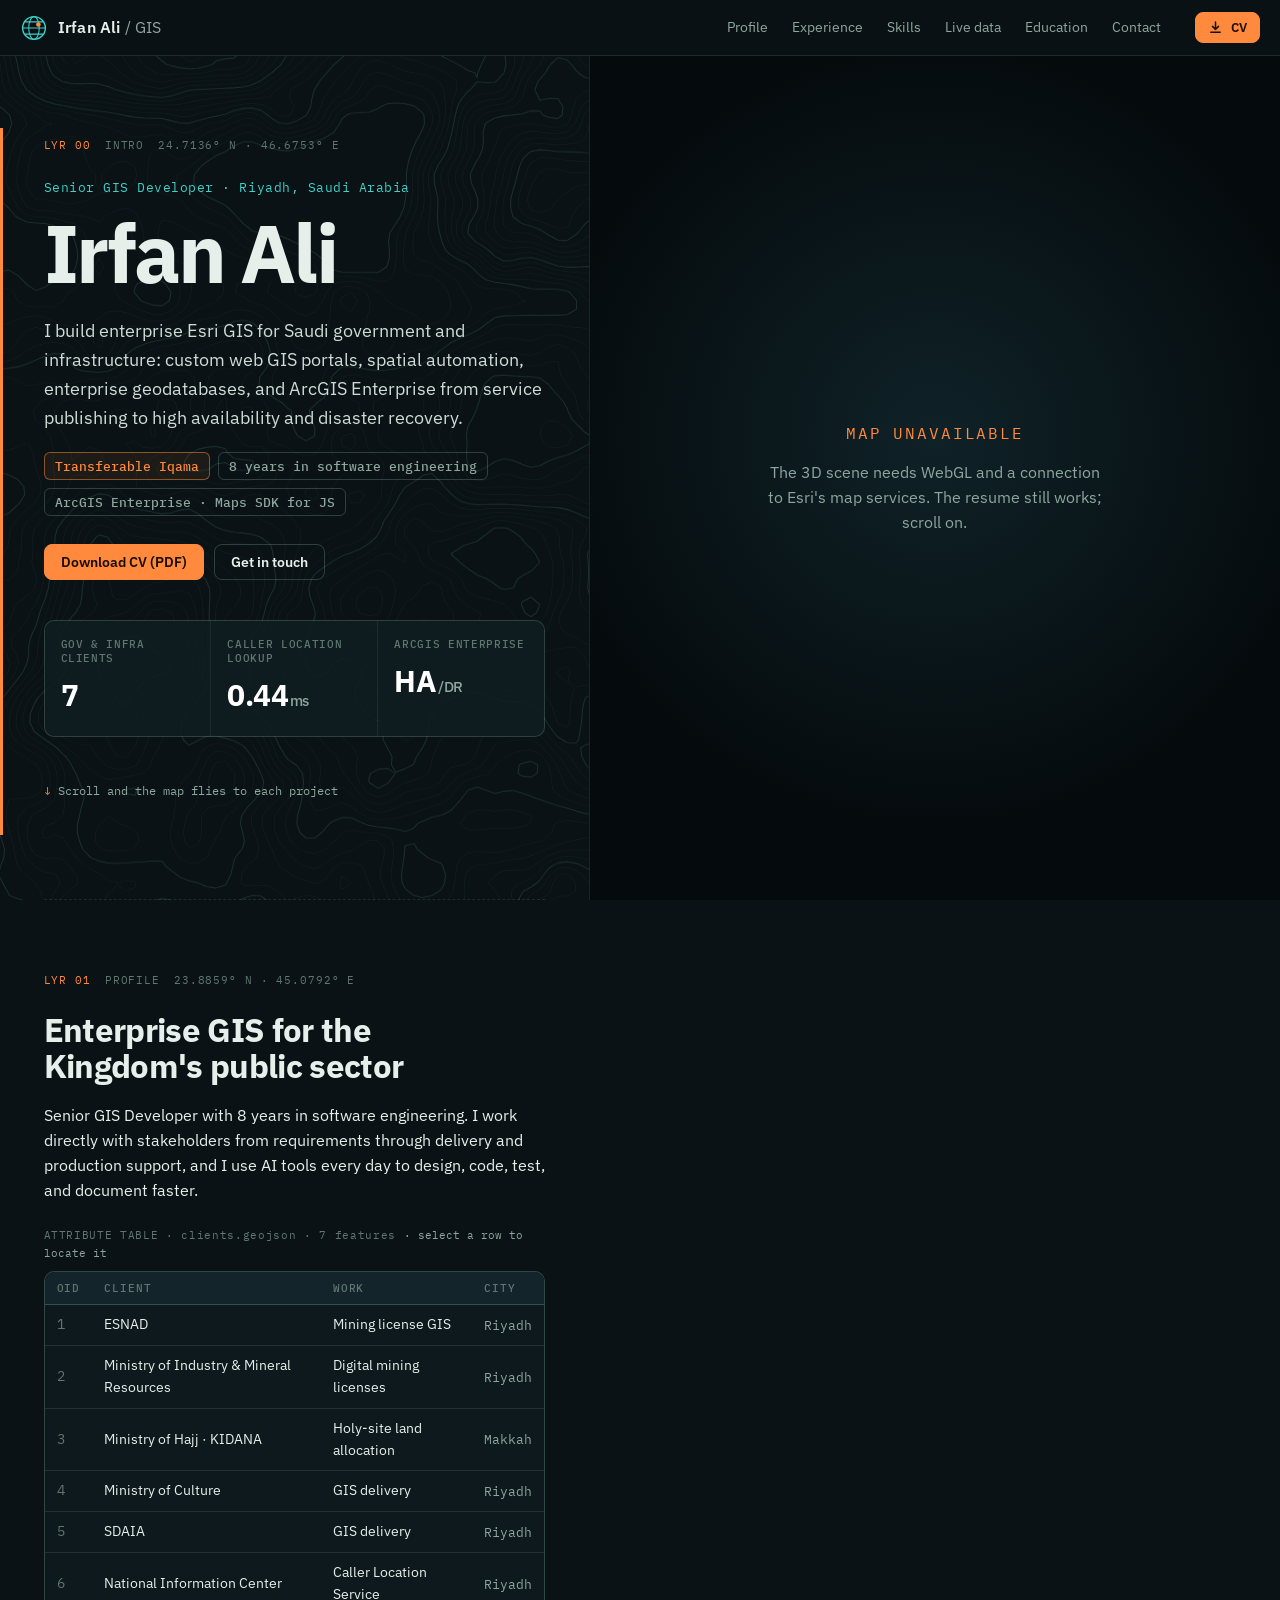
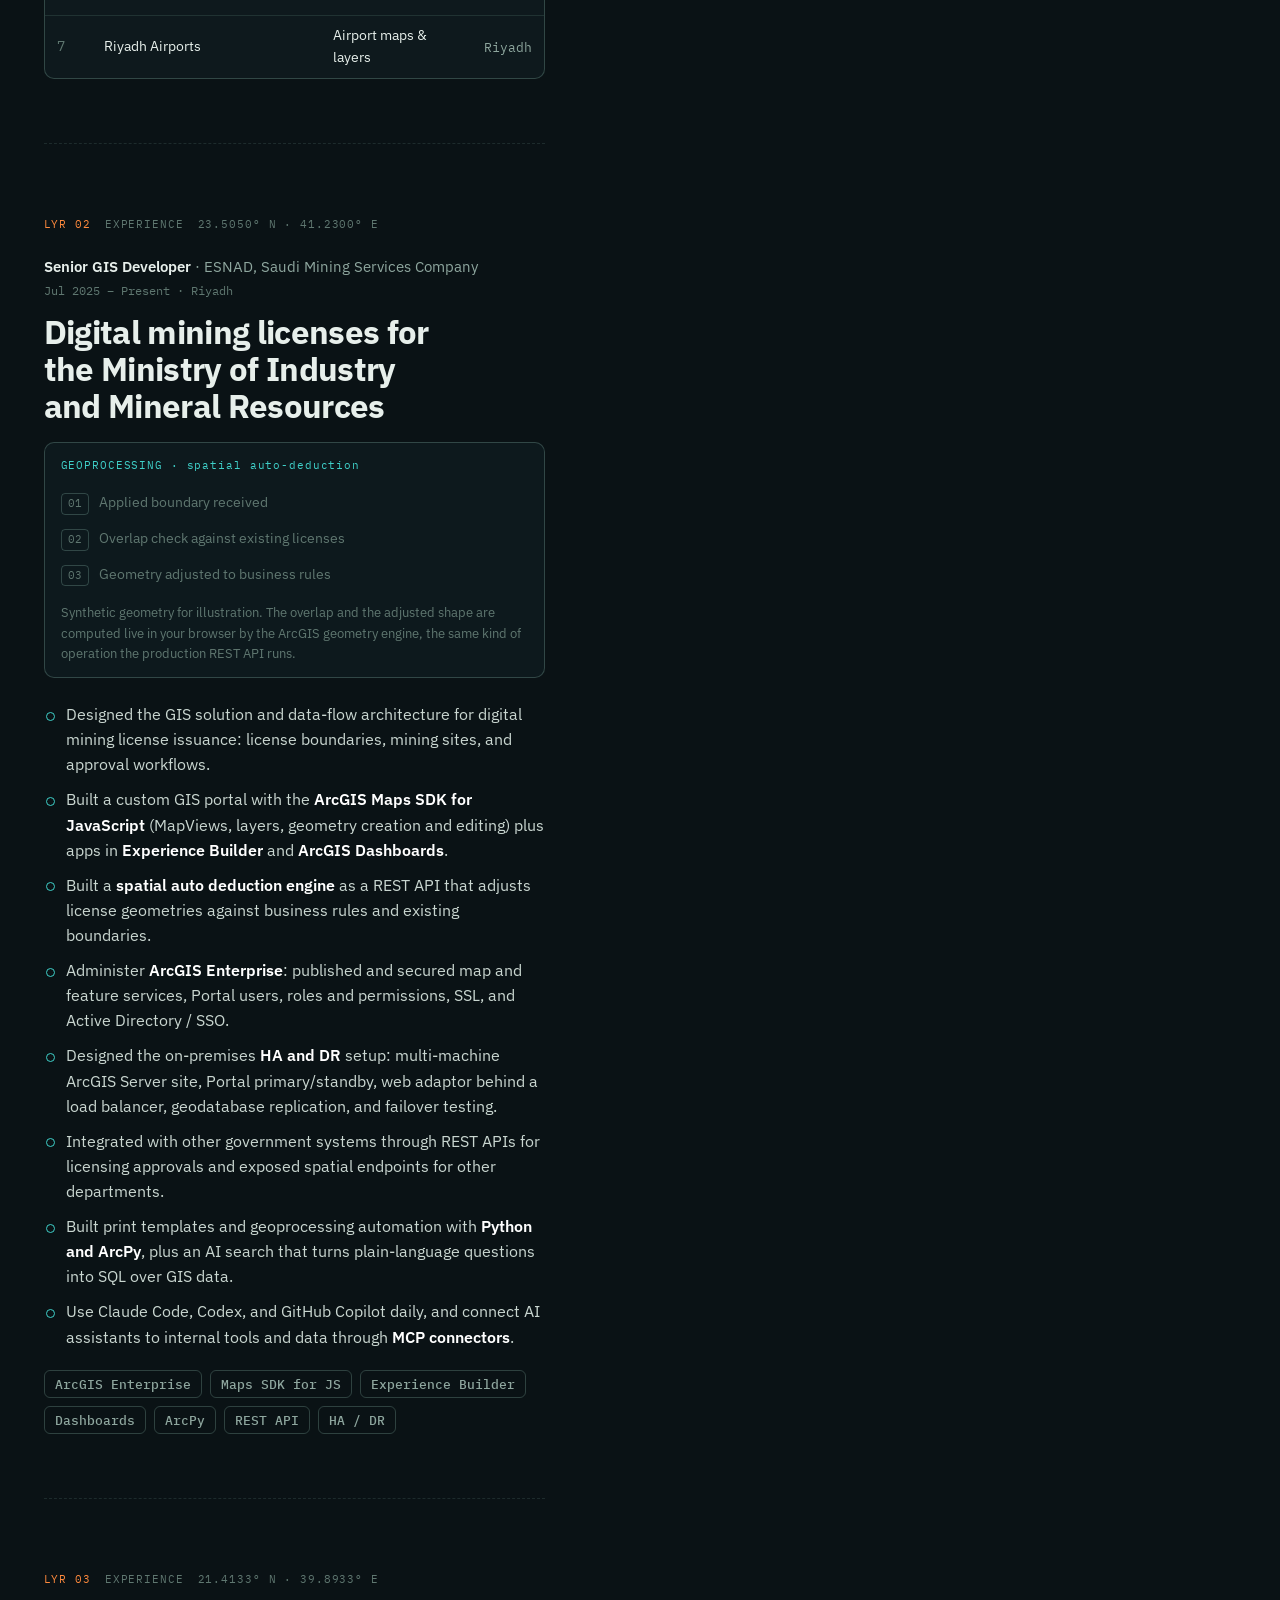
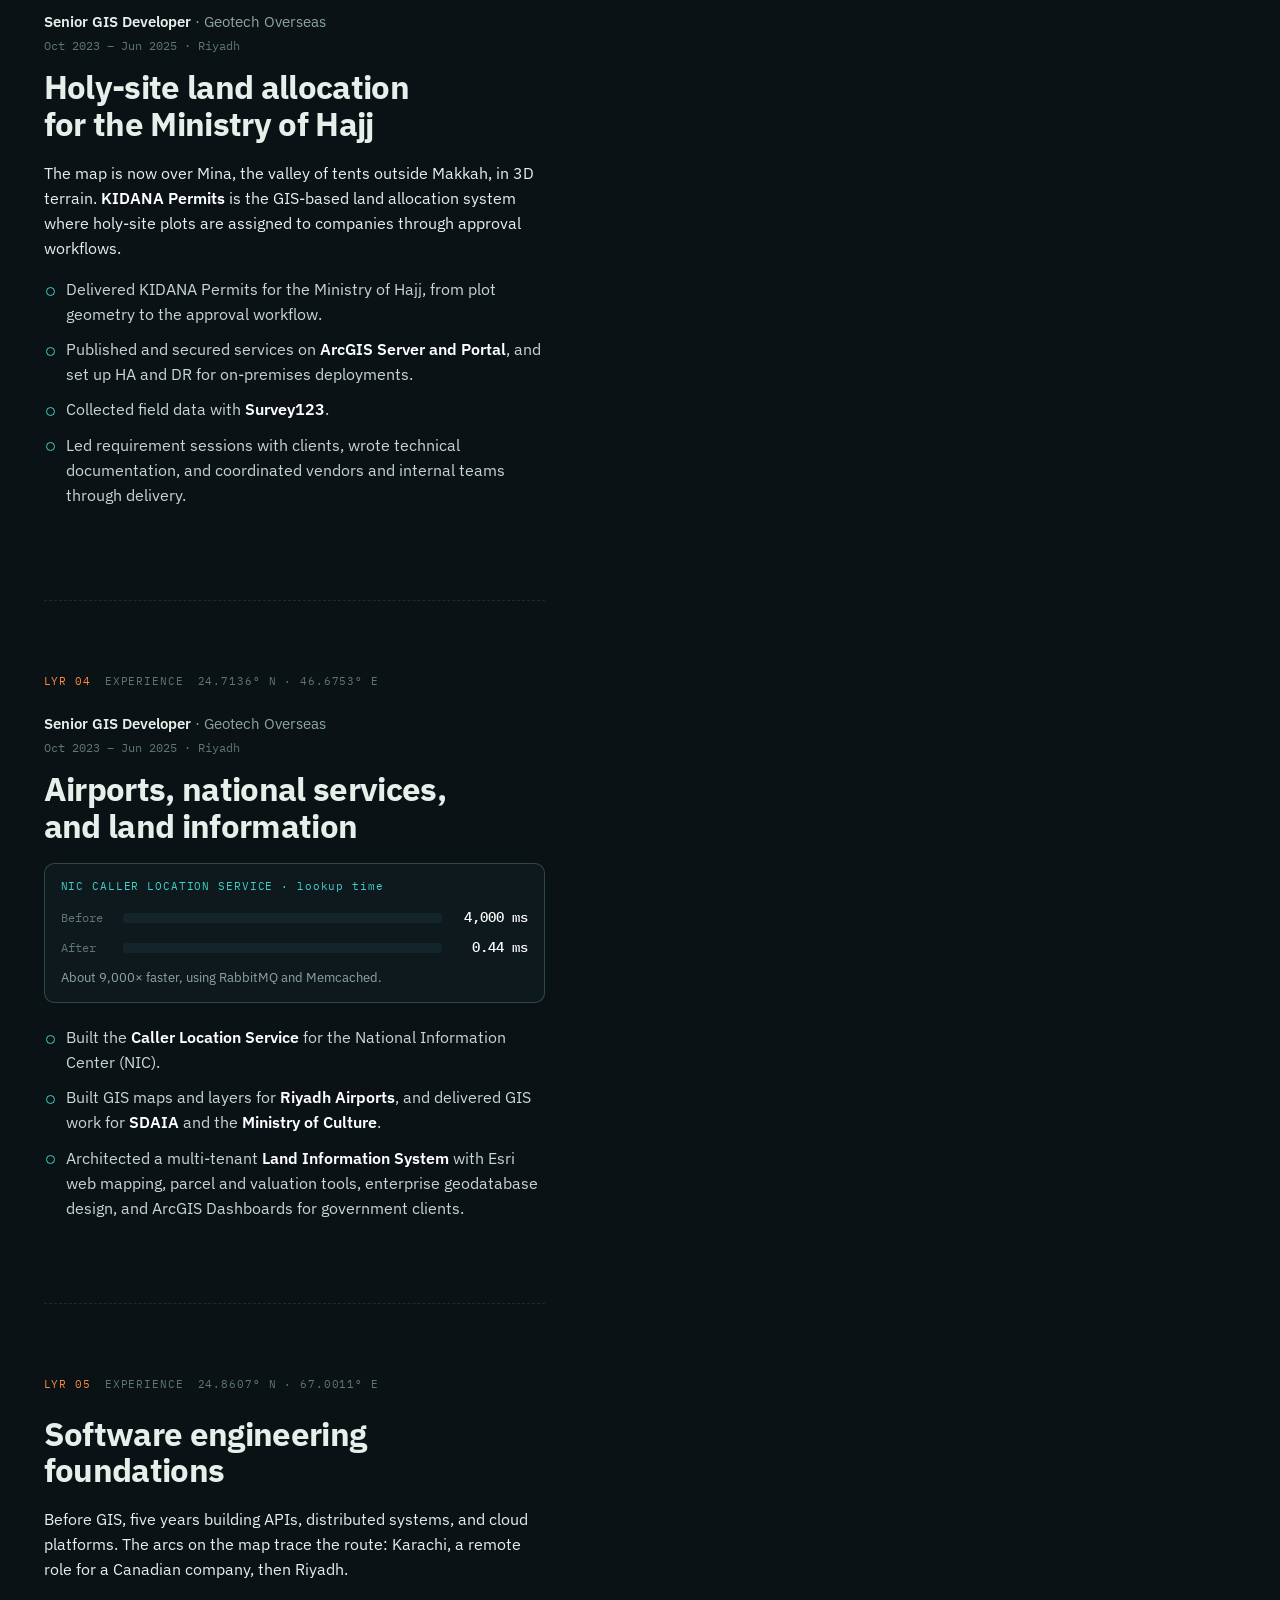
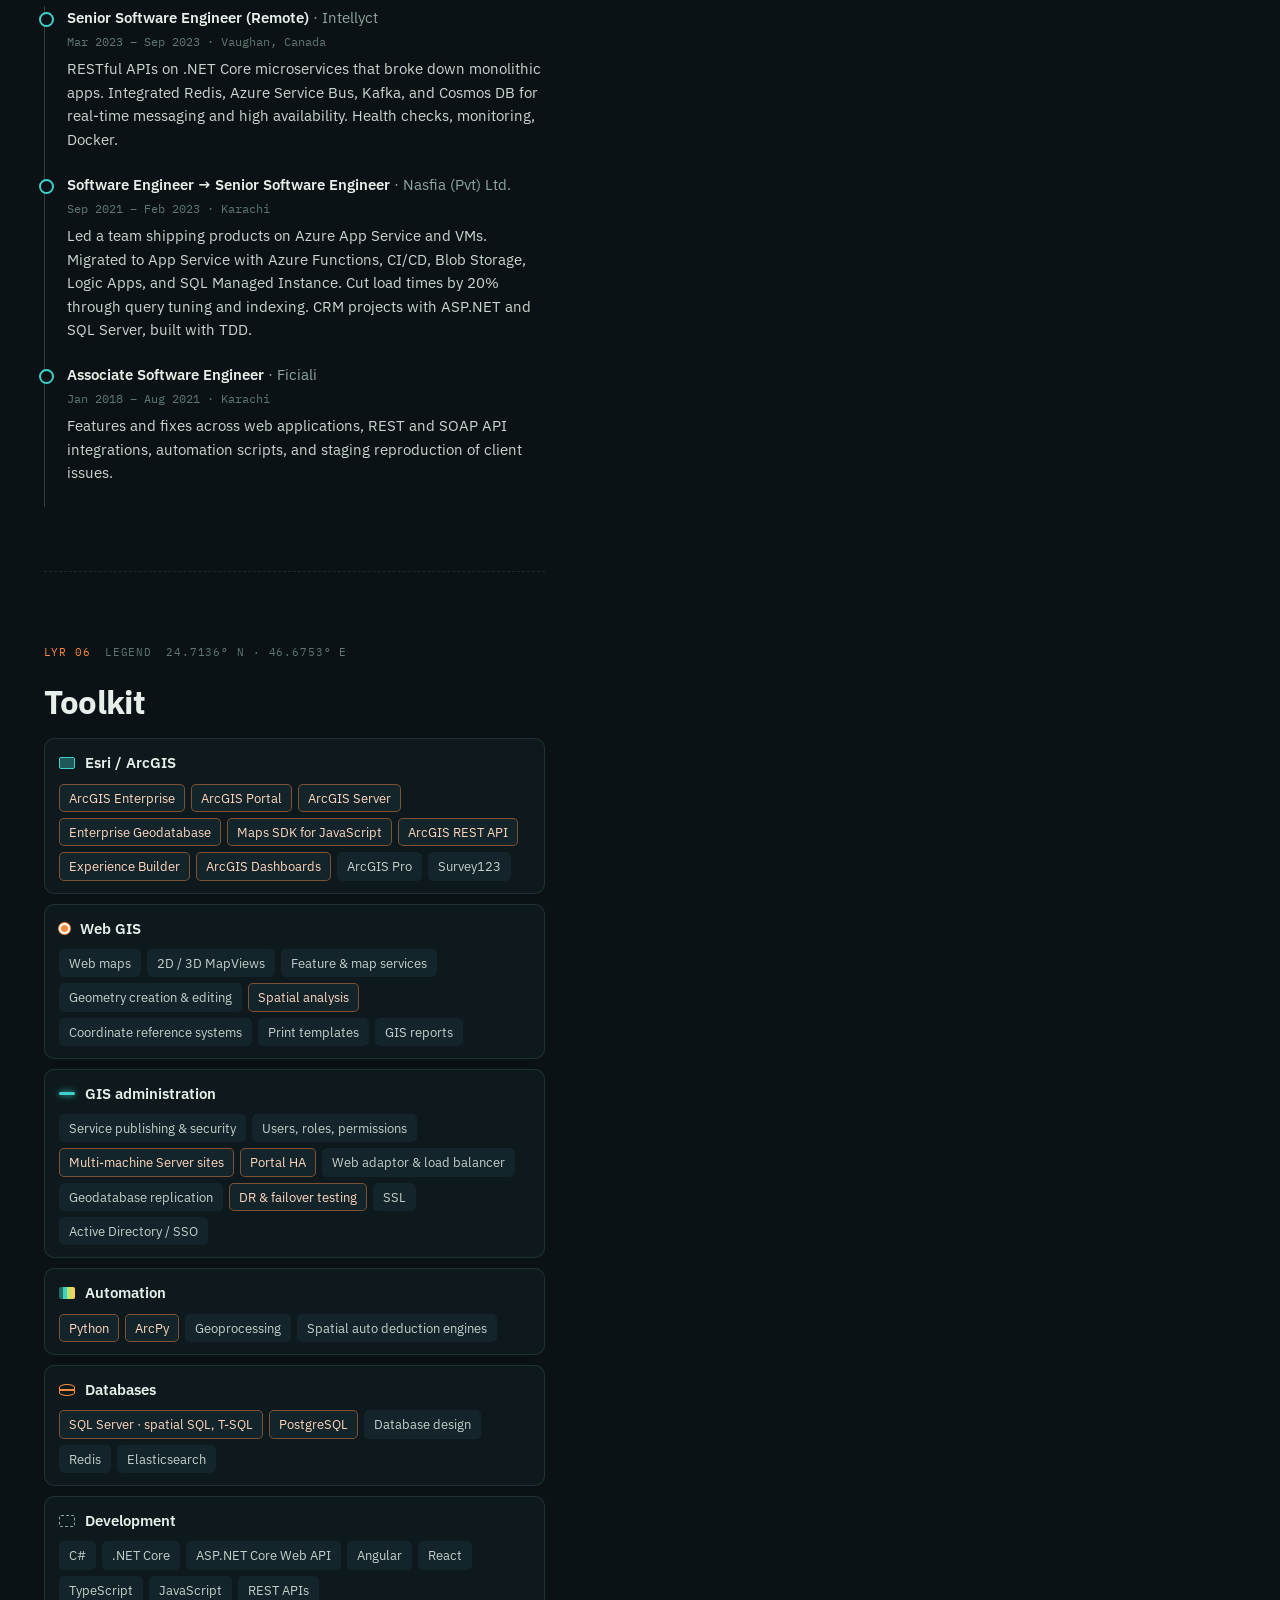
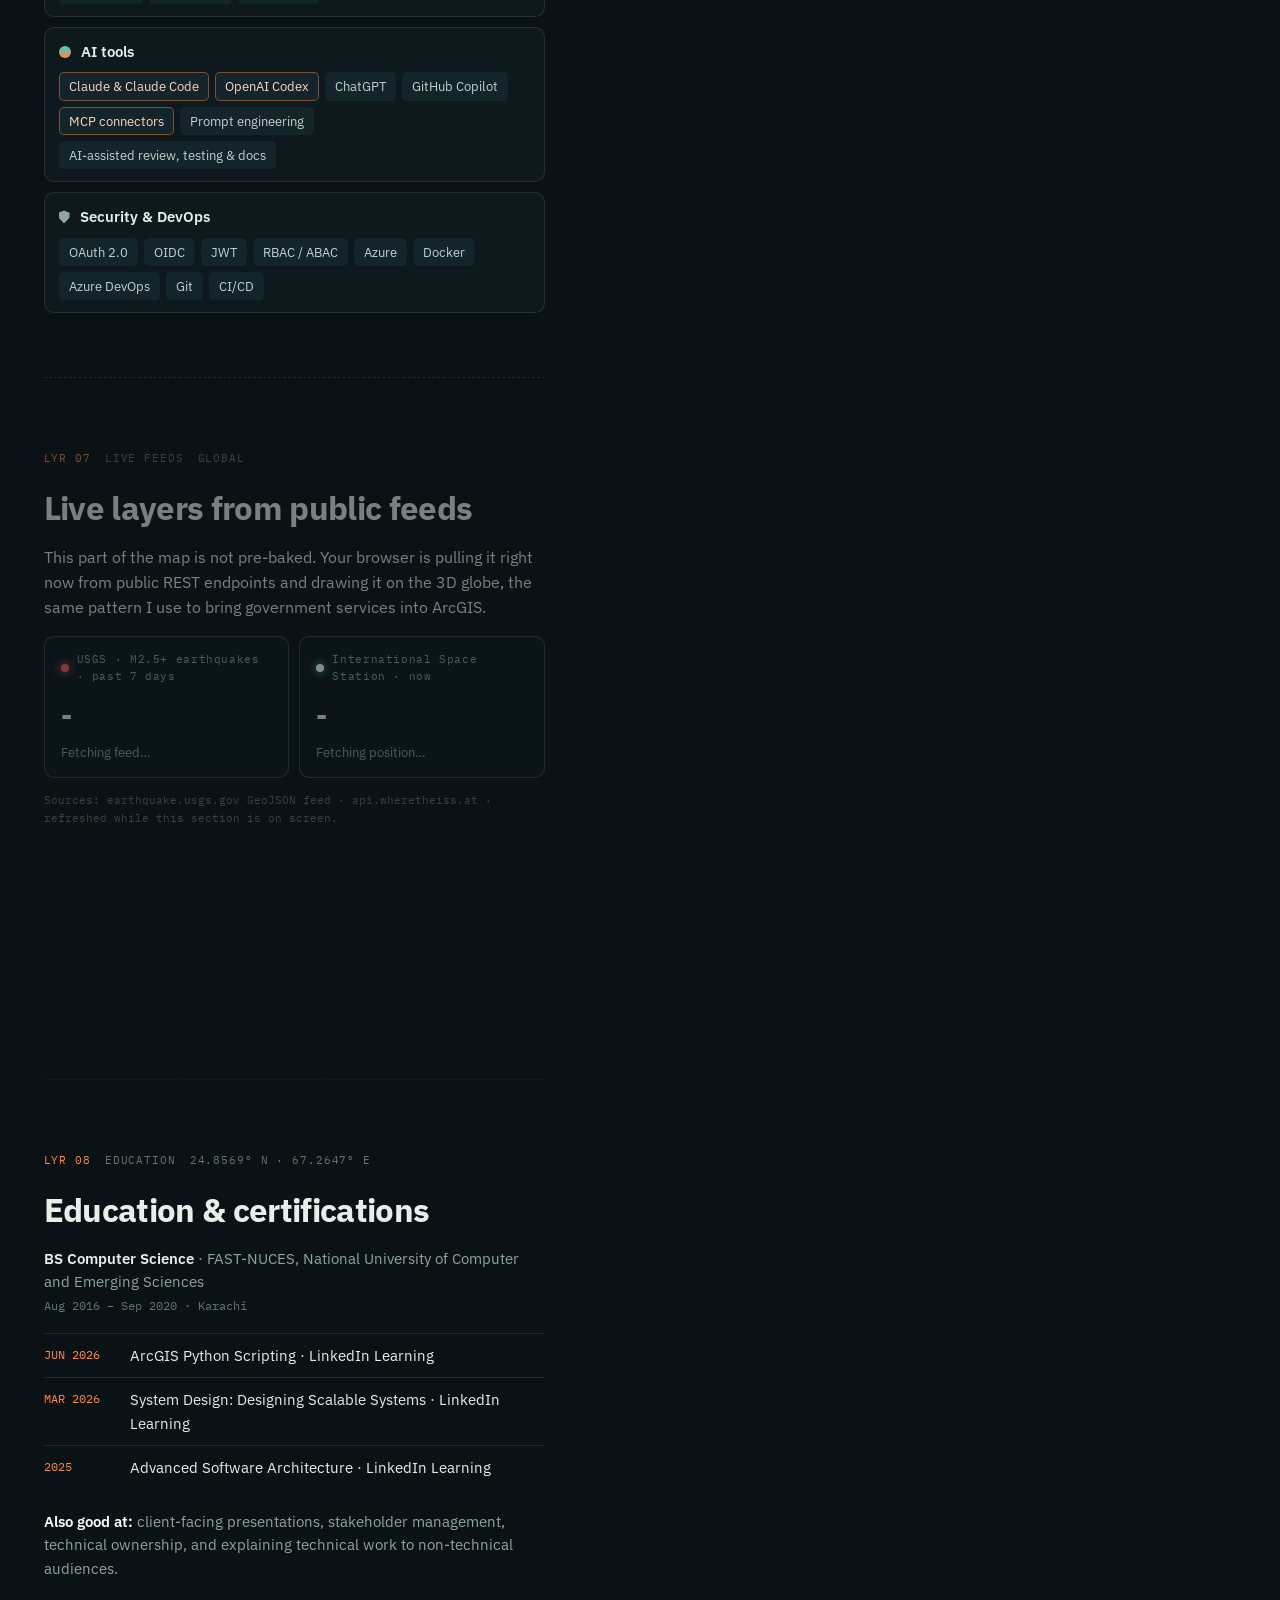
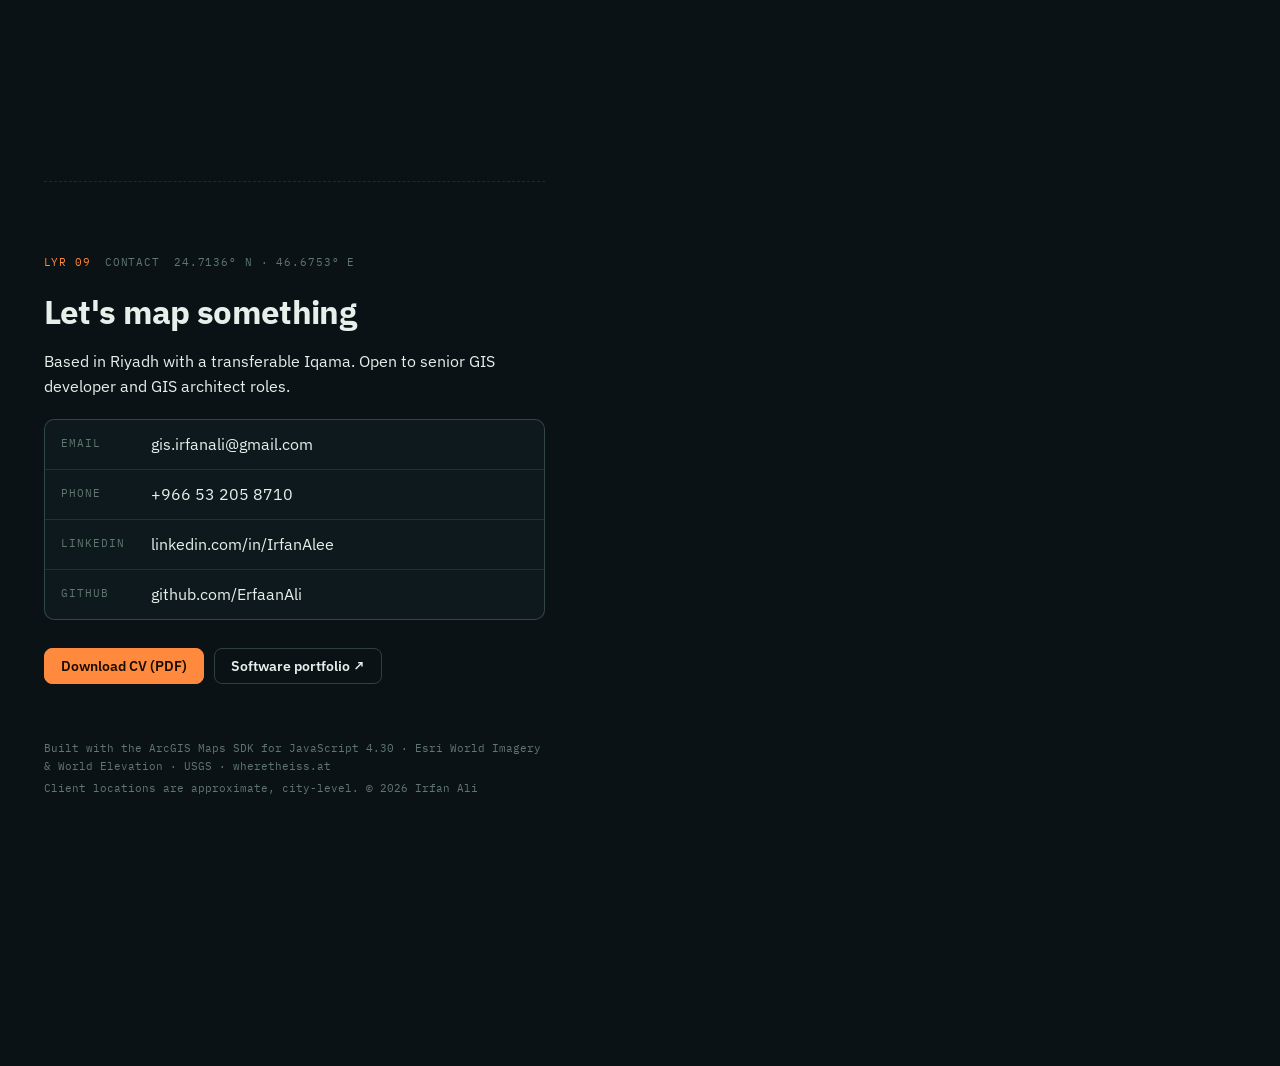
==== index.html @ 1e834445 "Add GIS developer resume site: 3D StoryMap built on ArcGIS Maps SDK for JS Scroll-driven SceneView t" ====
<!doctype html>
<html lang="en">
<head>
  <meta charset="utf-8">
  <meta name="viewport" content="width=device-width, initial-scale=1, viewport-fit=cover">
  <title>Irfan Ali · Senior GIS Developer</title>
  <meta name="description" content="Irfan Ali, Senior GIS Developer in Riyadh. Enterprise Esri GIS for Saudi government and infrastructure: ArcGIS Enterprise, web GIS portals, spatial automation, HA/DR.">
  <meta name="theme-color" content="#0a1215">
  <meta property="og:title" content="Irfan Ali · Senior GIS Developer">
  <meta property="og:description" content="Enterprise Esri GIS for Saudi government and infrastructure. An interactive 3D map resume.">
  <meta property="og:type" content="website">
  <link rel="icon" href="assets/favicon.svg" type="image/svg+xml">

  <link rel="preconnect" href="https://fonts.googleapis.com">
  <link rel="preconnect" href="https://fonts.gstatic.com" crossorigin>
  <link href="https://fonts.googleapis.com/css2?family=IBM+Plex+Mono:wght@400;500&family=IBM+Plex+Sans:wght@400;500;600;700&display=swap" rel="stylesheet">

  <link rel="stylesheet" href="https://js.arcgis.com/4.30/esri/themes/dark/main.css">
  <link rel="stylesheet" href="assets/css/style.css">
</head>
<body>
  <a class="skip" href="#profile">Skip to content</a>

  <header class="topbar">
    <a class="brand" href="#intro" aria-label="Irfan Ali, back to top">
      <svg viewBox="0 0 32 32" aria-hidden="true"><circle cx="16" cy="16" r="13" fill="none" stroke="currentColor" stroke-width="1.6"/><ellipse cx="16" cy="16" rx="6" ry="13" fill="none" stroke="currentColor" stroke-width="1.2"/><path d="M3 16h26M5.5 9h21M5.5 23h21" stroke="currentColor" stroke-width="1.2" fill="none"/><circle cx="21" cy="12" r="2.6" fill="var(--accent)"/></svg>
      <span>Irfan Ali <em>/ GIS</em></span>
    </a>
    <nav class="nav" aria-label="Sections">
      <a href="#profile" data-nav="profile">Profile</a>
      <a href="#esnad" data-nav="experience">Experience</a>
      <a href="#skills" data-nav="skills">Skills</a>
      <a href="#live" data-nav="live">Live data</a>
      <a href="#education" data-nav="education">Education</a>
      <a href="#contact" data-nav="contact">Contact</a>
    </nav>
    <a class="btn btn-sm" href="assets/docs/Irfan-Ali-Senior-GIS-Developer.pdf" download>
      <svg viewBox="0 0 16 16" aria-hidden="true"><path d="M8 2v8m0 0 3.2-3.2M8 10 4.8 6.8M3 13h10" fill="none" stroke="currentColor" stroke-width="1.6" stroke-linecap="round" stroke-linejoin="round"/></svg>
      CV
    </a>
  </header>

  <canvas class="contours" id="contours" aria-hidden="true"></canvas>

  <div class="layout">
    <!-- ============ MAP ============ -->
    <aside class="mapwrap" id="mapwrap" aria-label="Interactive 3D map">
      <div id="map" class="map"></div>

      <div class="map-loading" id="mapLoading">
        <div class="radar" aria-hidden="true"></div>
        <p>Loading 3D scene<span class="mono" id="loadingText"> · requesting tiles</span></p>
      </div>

      <div class="map-fallback" id="mapFallback" hidden>
        <p class="mono">MAP UNAVAILABLE</p>
        <p>The 3D scene needs WebGL and a connection to Esri's map services. The resume still works; scroll on.</p>
      </div>

      <div class="chip" id="locChip" aria-live="polite">
        <span class="pulse" aria-hidden="true"></span>
        <span class="chip-text"><strong id="locName">Arabian Peninsula</strong><span class="mono" id="locCoord">23.8859° N · 45.0792° E</span></span>
      </div>

      <details class="panel" id="layerPanel">
        <summary><svg viewBox="0 0 16 16" aria-hidden="true"><path d="M8 1.5 1.5 5 8 8.5 14.5 5zM1.5 8 8 11.5 14.5 8M1.5 11 8 14.5 14.5 11" fill="none" stroke="currentColor" stroke-width="1.3" stroke-linejoin="round"/></svg>Layers</summary>
        <div class="panel-body">
          <p class="panel-label mono">BASEMAP</p>
          <div class="seg" role="radiogroup" aria-label="Basemap">
            <button type="button" role="radio" aria-checked="true" data-basemap="imagery">Imagery</button>
            <button type="button" role="radio" aria-checked="false" data-basemap="topo">Topo</button>
            <button type="button" role="radio" aria-checked="false" data-basemap="dark">Dark</button>
          </div>
          <p class="panel-label mono">OPERATIONAL LAYERS</p>
          <label class="toggle"><input type="checkbox" data-layer="clients"><span class="sw sw-point"></span>Client sites</label>
          <label class="toggle"><input type="checkbox" data-layer="licenses"><span class="sw sw-poly"></span>License demo</label>
          <label class="toggle"><input type="checkbox" data-layer="career"><span class="sw sw-line"></span>Career path</label>
          <label class="toggle"><input type="checkbox" data-layer="quakes"><span class="sw sw-quake"></span>Earthquakes · USGS live</label>
          <label class="toggle"><input type="checkbox" data-layer="iss"><span class="sw sw-iss"></span>ISS · live position</label>
        </div>
      </details>

      <div class="hud mono" aria-hidden="true">
        <span><b>LAT</b> <i id="hudLat">-</i></span>
        <span><b>LON</b> <i id="hudLon">-</i></span>
        <span><b>ALT</b> <i id="hudAlt">-</i></span>
        <span class="hud-x"><b>HDG</b> <i id="hudHdg">-</i></span>
        <span class="hud-x"><b>TILT</b> <i id="hudTilt">-</i></span>
        <span class="hud-x"><b>SR</b> <i>WGS84</i></span>
      </div>
    </aside>

    <!-- ============ STORY ============ -->
    <main class="story" id="story">

      <section class="chapter chapter-intro" id="intro" data-chapter="intro">
        <div class="meta mono"><span class="lyr">LYR 00</span><span>INTRO</span><span>24.7136° N · 46.6753° E</span></div>
        <p class="eyebrow">Senior GIS Developer · Riyadh, Saudi Arabia</p>
        <h1>Irfan Ali</h1>
        <p class="lede">I build enterprise Esri GIS for Saudi government and infrastructure: custom web GIS portals, spatial automation, enterprise geodatabases, and ArcGIS Enterprise from service publishing to high availability and disaster recovery.</p>
        <ul class="tags">
          <li class="tag tag-accent">Transferable Iqama</li>
          <li class="tag">8 years in software engineering</li>
          <li class="tag">ArcGIS Enterprise · Maps SDK for JS</li>
        </ul>
        <div class="ctas">
          <a class="btn" href="assets/docs/Irfan-Ali-Senior-GIS-Developer.pdf" download>Download CV (PDF)</a>
          <a class="btn btn-ghost" href="#contact">Get in touch</a>
        </div>
        <dl class="stats">
          <div><dt>Gov &amp; infra clients</dt><dd>7</dd></div>
          <div><dt>Caller location lookup</dt><dd>0.44<small>ms</small></dd></div>
          <div><dt>ArcGIS Enterprise</dt><dd>HA<small>/DR</small></dd></div>
        </dl>
        <p class="scroll-hint mono"><span aria-hidden="true">↓</span> Scroll and the map flies to each project</p>
      </section>

      <section class="chapter" id="profile" data-chapter="profile" data-nav="profile">
        <div class="meta mono"><span class="lyr">LYR 01</span><span>PROFILE</span><span>23.8859° N · 45.0792° E</span></div>
        <h2>Enterprise GIS for the Kingdom's public sector</h2>
        <p>Senior GIS Developer with 8 years in software engineering. I work directly with stakeholders from requirements through delivery and production support, and I use AI tools every day to design, code, test, and document faster.</p>
        <p class="table-caption mono">ATTRIBUTE TABLE · clients.geojson · 7 features <span class="hint">· select a row to locate it</span></p>
        <div class="table-wrap">
          <table class="attr" id="clientTable">
            <thead><tr><th>OID</th><th>CLIENT</th><th>WORK</th><th>CITY</th></tr></thead>
            <tbody>
              <tr tabindex="0" data-oid="1"><td>1</td><td>ESNAD</td><td>Mining license GIS</td><td>Riyadh</td></tr>
              <tr tabindex="0" data-oid="2"><td>2</td><td>Ministry of Industry &amp; Mineral Resources</td><td>Digital mining licenses</td><td>Riyadh</td></tr>
              <tr tabindex="0" data-oid="3"><td>3</td><td>Ministry of Hajj · KIDANA</td><td>Holy-site land allocation</td><td>Makkah</td></tr>
              <tr tabindex="0" data-oid="4"><td>4</td><td>Ministry of Culture</td><td>GIS delivery</td><td>Riyadh</td></tr>
              <tr tabindex="0" data-oid="5"><td>5</td><td>SDAIA</td><td>GIS delivery</td><td>Riyadh</td></tr>
              <tr tabindex="0" data-oid="6"><td>6</td><td>National Information Center</td><td>Caller Location Service</td><td>Riyadh</td></tr>
              <tr tabindex="0" data-oid="7"><td>7</td><td>Riyadh Airports</td><td>Airport maps &amp; layers</td><td>Riyadh</td></tr>
            </tbody>
          </table>
        </div>
      </section>

      <section class="chapter" id="esnad" data-chapter="esnad" data-nav="experience">
        <div class="meta mono"><span class="lyr">LYR 02</span><span>EXPERIENCE</span><span>23.5050° N · 41.2300° E</span></div>
        <p class="role"><strong>Senior GIS Developer</strong> · ESNAD, Saudi Mining Services Company<span class="when mono">Jul 2025 – Present · Riyadh</span></p>
        <h2>Digital mining licenses for the Ministry of Industry and Mineral Resources</h2>

        <div class="demo" id="deductionDemo">
          <div class="demo-head">
            <p class="mono">GEOPROCESSING · spatial auto-deduction</p>
            <button type="button" class="btn btn-sm btn-ghost" id="replayDeduction">Run again</button>
          </div>
          <ol class="steps" id="deductionSteps">
            <li data-step="1"><span class="mono">01</span>Applied boundary received</li>
            <li data-step="2"><span class="mono">02</span>Overlap check against existing licenses<em id="overlapOut"></em></li>
            <li data-step="3"><span class="mono">03</span>Geometry adjusted to business rules<em id="resultOut"></em></li>
          </ol>
          <p class="demo-note">Synthetic geometry for illustration. The overlap and the adjusted shape are computed live in your browser by the ArcGIS geometry engine, the same kind of operation the production REST API runs.</p>
        </div>

        <ul class="bullets">
          <li>Designed the GIS solution and data-flow architecture for digital mining license issuance: license boundaries, mining sites, and approval workflows.</li>
          <li>Built a custom GIS portal with the <b>ArcGIS Maps SDK for JavaScript</b> (MapViews, layers, geometry creation and editing) plus apps in <b>Experience Builder</b> and <b>ArcGIS Dashboards</b>.</li>
          <li>Built a <b>spatial auto deduction engine</b> as a REST API that adjusts license geometries against business rules and existing boundaries.</li>
          <li>Administer <b>ArcGIS Enterprise</b>: published and secured map and feature services, Portal users, roles and permissions, SSL, and Active Directory / SSO.</li>
          <li>Designed the on-premises <b>HA and DR</b> setup: multi-machine ArcGIS Server site, Portal primary/standby, web adaptor behind a load balancer, geodatabase replication, and failover testing.</li>
          <li>Integrated with other government systems through REST APIs for licensing approvals and exposed spatial endpoints for other departments.</li>
          <li>Built print templates and geoprocessing automation with <b>Python and ArcPy</b>, plus an AI search that turns plain-language questions into SQL over GIS data.</li>
          <li>Use Claude Code, Codex, and GitHub Copilot daily, and connect AI assistants to internal tools and data through <b>MCP connectors</b>.</li>
        </ul>
        <ul class="tags"><li class="tag">ArcGIS Enterprise</li><li class="tag">Maps SDK for JS</li><li class="tag">Experience Builder</li><li class="tag">Dashboards</li><li class="tag">ArcPy</li><li class="tag">REST API</li><li class="tag">HA / DR</li></ul>
      </section>

      <section class="chapter" id="kidana" data-chapter="kidana" data-nav="experience">
        <div class="meta mono"><span class="lyr">LYR 03</span><span>EXPERIENCE</span><span>21.4133° N · 39.8933° E</span></div>
        <p class="role"><strong>Senior GIS Developer</strong> · Geotech Overseas<span class="when mono">Oct 2023 – Jun 2025 · Riyadh</span></p>
        <h2>Holy-site land allocation for the Ministry of Hajj</h2>
        <p>The map is now over Mina, the valley of tents outside Makkah, in 3D terrain. <b>KIDANA Permits</b> is the GIS-based land allocation system where holy-site plots are assigned to companies through approval workflows.</p>
        <ul class="bullets">
          <li>Delivered KIDANA Permits for the Ministry of Hajj, from plot geometry to the approval workflow.</li>
          <li>Published and secured services on <b>ArcGIS Server and Portal</b>, and set up HA and DR for on-premises deployments.</li>
          <li>Collected field data with <b>Survey123</b>.</li>
          <li>Led requirement sessions with clients, wrote technical documentation, and coordinated vendors and internal teams through delivery.</li>
        </ul>
      </section>

      <section class="chapter" id="riyadh" data-chapter="riyadh" data-nav="experience">
        <div class="meta mono"><span class="lyr">LYR 04</span><span>EXPERIENCE</span><span>24.7136° N · 46.6753° E</span></div>
        <p class="role"><strong>Senior GIS Developer</strong> · Geotech Overseas<span class="when mono">Oct 2023 – Jun 2025 · Riyadh</span></p>
        <h2>Airports, national services, and land information</h2>
        <div class="speed">
          <p class="mono speed-label">NIC CALLER LOCATION SERVICE · lookup time</p>
          <div class="speed-row"><span class="mono">Before</span><span class="bar bar-before"><i></i></span><b>4,000 ms</b></div>
          <div class="speed-row"><span class="mono">After</span><span class="bar bar-after"><i></i></span><b>0.44 ms</b></div>
          <p class="speed-note">About 9,000× faster, using RabbitMQ and Memcached.</p>
        </div>
        <ul class="bullets">
          <li>Built the <b>Caller Location Service</b> for the National Information Center (NIC).</li>
          <li>Built GIS maps and layers for <b>Riyadh Airports</b>, and delivered GIS work for <b>SDAIA</b> and the <b>Ministry of Culture</b>.</li>
          <li>Architected a multi-tenant <b>Land Information System</b> with Esri web mapping, parcel and valuation tools, enterprise geodatabase design, and ArcGIS Dashboards for government clients.</li>
        </ul>
      </section>

      <section class="chapter" id="career" data-chapter="career" data-nav="experience">
        <div class="meta mono"><span class="lyr">LYR 05</span><span>EXPERIENCE</span><span>24.8607° N · 67.0011° E</span></div>
        <h2>Software engineering foundations</h2>
        <p>Before GIS, five years building APIs, distributed systems, and cloud platforms. The arcs on the map trace the route: Karachi, a remote role for a Canadian company, then Riyadh.</p>
        <ol class="timeline">
          <li>
            <p class="role"><strong>Senior Software Engineer (Remote)</strong> · Intellyct<span class="when mono">Mar 2023 – Sep 2023 · Vaughan, Canada</span></p>
            <p>RESTful APIs on .NET Core microservices that broke down monolithic apps. Integrated Redis, Azure Service Bus, Kafka, and Cosmos DB for real-time messaging and high availability. Health checks, monitoring, Docker.</p>
          </li>
          <li>
            <p class="role"><strong>Software Engineer → Senior Software Engineer</strong> · Nasfia (Pvt) Ltd.<span class="when mono">Sep 2021 – Feb 2023 · Karachi</span></p>
            <p>Led a team shipping products on Azure App Service and VMs. Migrated to App Service with Azure Functions, CI/CD, Blob Storage, Logic Apps, and SQL Managed Instance. Cut load times by 20% through query tuning and indexing. CRM projects with ASP.NET and SQL Server, built with TDD.</p>
          </li>
          <li>
            <p class="role"><strong>Associate Software Engineer</strong> · Ficiali<span class="when mono">Jan 2018 – Aug 2021 · Karachi</span></p>
            <p>Features and fixes across web applications, REST and SOAP API integrations, automation scripts, and staging reproduction of client issues.</p>
          </li>
        </ol>
      </section>

      <section class="chapter" id="skills" data-chapter="skills" data-nav="skills">
        <div class="meta mono"><span class="lyr">LYR 06</span><span>LEGEND</span><span>24.7136° N · 46.6753° E</span></div>
        <h2>Toolkit</h2>
        <div class="legend">
          <div class="legend-item">
            <p class="legend-head"><span class="sw sw-poly"></span>Esri / ArcGIS</p>
            <ul class="chips"><li class="hot">ArcGIS Enterprise</li><li class="hot">ArcGIS Portal</li><li class="hot">ArcGIS Server</li><li class="hot">Enterprise Geodatabase</li><li class="hot">Maps SDK for JavaScript</li><li class="hot">ArcGIS REST API</li><li class="hot">Experience Builder</li><li class="hot">ArcGIS Dashboards</li><li>ArcGIS Pro</li><li>Survey123</li></ul>
          </div>
          <div class="legend-item">
            <p class="legend-head"><span class="sw sw-point"></span>Web GIS</p>
            <ul class="chips"><li>Web maps</li><li>2D / 3D MapViews</li><li>Feature &amp; map services</li><li>Geometry creation &amp; editing</li><li class="hot">Spatial analysis</li><li>Coordinate reference systems</li><li>Print templates</li><li>GIS reports</li></ul>
          </div>
          <div class="legend-item">
            <p class="legend-head"><span class="sw sw-line"></span>GIS administration</p>
            <ul class="chips"><li>Service publishing &amp; security</li><li>Users, roles, permissions</li><li class="hot">Multi-machine Server sites</li><li class="hot">Portal HA</li><li>Web adaptor &amp; load balancer</li><li>Geodatabase replication</li><li class="hot">DR &amp; failover testing</li><li>SSL</li><li>Active Directory / SSO</li></ul>
          </div>
          <div class="legend-item">
            <p class="legend-head"><span class="sw sw-raster"></span>Automation</p>
            <ul class="chips"><li class="hot">Python</li><li class="hot">ArcPy</li><li>Geoprocessing</li><li>Spatial auto deduction engines</li></ul>
          </div>
          <div class="legend-item">
            <p class="legend-head"><span class="sw sw-db"></span>Databases</p>
            <ul class="chips"><li class="hot">SQL Server · spatial SQL, T-SQL</li><li class="hot">PostgreSQL</li><li>Database design</li><li>Redis</li><li>Elasticsearch</li></ul>
          </div>
          <div class="legend-item">
            <p class="legend-head"><span class="sw sw-dev"></span>Development</p>
            <ul class="chips"><li>C#</li><li>.NET Core</li><li>ASP.NET Core Web API</li><li>Angular</li><li>React</li><li>TypeScript</li><li>JavaScript</li><li>REST APIs</li></ul>
          </div>
          <div class="legend-item">
            <p class="legend-head"><span class="sw sw-ai"></span>AI tools</p>
            <ul class="chips"><li class="hot">Claude &amp; Claude Code</li><li class="hot">OpenAI Codex</li><li>ChatGPT</li><li>GitHub Copilot</li><li class="hot">MCP connectors</li><li>Prompt engineering</li><li>AI-assisted review, testing &amp; docs</li></ul>
          </div>
          <div class="legend-item">
            <p class="legend-head"><span class="sw sw-sec"></span>Security &amp; DevOps</p>
            <ul class="chips"><li>OAuth 2.0</li><li>OIDC</li><li>JWT</li><li>RBAC / ABAC</li><li>Azure</li><li>Docker</li><li>Azure DevOps</li><li>Git</li><li>CI/CD</li></ul>
          </div>
        </div>
      </section>

      <section class="chapter" id="live" data-chapter="live" data-nav="live">
        <div class="meta mono"><span class="lyr">LYR 07</span><span>LIVE FEEDS</span><span>GLOBAL</span></div>
        <h2>Live layers from public feeds</h2>
        <p>This part of the map is not pre-baked. Your browser is pulling it right now from public REST endpoints and drawing it on the 3D globe, the same pattern I use to bring government services into ArcGIS.</p>
        <div class="live-grid">
          <div class="live-card">
            <p class="mono live-label"><span class="dot dot-quake"></span>USGS · M2.5+ earthquakes · past 7 days</p>
            <p class="live-big" id="quakeCount">-</p>
            <p class="live-sub" id="quakeMax">Fetching feed…</p>
          </div>
          <div class="live-card">
            <p class="mono live-label"><span class="dot dot-iss"></span>International Space Station · now</p>
            <p class="live-big" id="issPos">-</p>
            <p class="live-sub" id="issMeta">Fetching position…</p>
          </div>
        </div>
        <p class="small-note mono">Sources: earthquake.usgs.gov GeoJSON feed · api.wheretheiss.at · refreshed while this section is on screen.</p>
      </section>

      <section class="chapter" id="education" data-chapter="education" data-nav="education">
        <div class="meta mono"><span class="lyr">LYR 08</span><span>EDUCATION</span><span>24.8569° N · 67.2647° E</span></div>
        <h2>Education &amp; certifications</h2>
        <p class="role"><strong>BS Computer Science</strong> · FAST-NUCES, National University of Computer and Emerging Sciences<span class="when mono">Aug 2016 – Sep 2020 · Karachi</span></p>
        <ul class="certs">
          <li><span class="mono">JUN 2026</span>ArcGIS Python Scripting · LinkedIn Learning</li>
          <li><span class="mono">MAR 2026</span>System Design: Designing Scalable Systems · LinkedIn Learning</li>
          <li><span class="mono">2025</span>Advanced Software Architecture · LinkedIn Learning</li>
        </ul>
        <p class="soft"><b>Also good at:</b> client-facing presentations, stakeholder management, technical ownership, and explaining technical work to non-technical audiences.</p>
      </section>

      <section class="chapter chapter-contact" id="contact" data-chapter="contact" data-nav="contact">
        <div class="meta mono"><span class="lyr">LYR 09</span><span>CONTACT</span><span>24.7136° N · 46.6753° E</span></div>
        <h2>Let's map something</h2>
        <p>Based in Riyadh with a transferable Iqama. Open to senior GIS developer and GIS architect roles.</p>
        <ul class="contact">
          <li><span class="mono">EMAIL</span><a href="mailto:gis.irfanali@gmail.com">gis.irfanali@gmail.com</a></li>
          <li><span class="mono">PHONE</span><a href="tel:+966532058710">+966 53 205 8710</a></li>
          <li><span class="mono">LINKEDIN</span><a href="https://www.linkedin.com/in/IrfanAlee" target="_blank" rel="noopener">linkedin.com/in/IrfanAlee</a></li>
          <li><span class="mono">GITHUB</span><a href="https://github.com/ErfaanAli" target="_blank" rel="noopener">github.com/ErfaanAli</a></li>
        </ul>
        <div class="ctas">
          <a class="btn" href="assets/docs/Irfan-Ali-Senior-GIS-Developer.pdf" download>Download CV (PDF)</a>
          <a class="btn btn-ghost" href="https://erfaanali.github.io/Portfolio/" target="_blank" rel="noopener">Software portfolio ↗</a>
        </div>
        <footer class="foot mono">
          <p>Built with the ArcGIS Maps SDK for JavaScript 4.30 · Esri World Imagery &amp; World Elevation · USGS · wheretheiss.at</p>
          <p>Client locations are approximate, city-level. © <span id="year">2026</span> Irfan Ali</p>
        </footer>
      </section>
    </main>
  </div>

  <script src="assets/js/contours.js"></script>
  <script src="assets/js/story.js"></script>
  <script src="https://js.arcgis.com/4.30/" onerror="window.__mapFailed && window.__mapFailed()"></script>
  <script src="assets/js/map.js"></script>
</body>
</html>
---- assets/css/style.css ----
/* ==========================================================
   Irfan Ali · GIS resume
   Cartographic night palette, StoryMap-style split layout
   ========================================================== */
:root {
  --bg: #0a1215;
  --panel: #0f1b1f;
  --panel-2: #13242a;
  --line: rgba(150, 200, 185, 0.14);
  --line-2: rgba(150, 200, 185, 0.26);
  --ink: #e7efeb;
  --muted: #8ea69e;
  --dim: #5f7770;
  --accent: #ff8a3d;      /* survey orange */
  --feature: #3fd0c9;     /* feature cyan */
  --quake: #ff5d5d;
  --ok: #7bd88f;
  --sans: "IBM Plex Sans", system-ui, -apple-system, "Segoe UI", Roboto, sans-serif;
  --mono: "IBM Plex Mono", ui-monospace, "Cascadia Mono", Consolas, monospace;
  --top: 56px;
  --radius: 10px;
  color-scheme: dark;
}

* { box-sizing: border-box; }
html { scroll-behavior: smooth; scroll-padding-top: calc(var(--top) + 12px); }
@media (prefers-reduced-motion: reduce) { html { scroll-behavior: auto; } }

body {
  margin: 0;
  background: var(--bg);
  color: var(--ink);
  font: 400 15.5px/1.62 var(--sans);
  -webkit-font-smoothing: antialiased;
}
a { color: var(--feature); text-decoration: none; }
a:hover { text-decoration: underline; text-underline-offset: 3px; }
b, strong { font-weight: 600; color: #fff; }
.mono { font-family: var(--mono); }
img { max-width: 100%; }
[hidden] { display: none !important; }

.skip { position: absolute; left: -999px; top: 8px; z-index: 100; background: var(--accent); color: #000; padding: 8px 12px; border-radius: 6px; }
.skip:focus { left: 8px; }

:focus-visible { outline: 2px solid var(--accent); outline-offset: 2px; }

/* ---------- top bar ---------- */
.topbar {
  position: sticky; top: 0; z-index: 50;
  height: var(--top);
  display: flex; align-items: center; gap: 24px;
  padding: 0 20px;
  background: rgba(10, 18, 21, 0.92);
  backdrop-filter: blur(10px);
  border-bottom: 1px solid var(--line);
}
.brand { display: flex; align-items: center; gap: 10px; color: var(--ink); font-weight: 600; letter-spacing: .01em; white-space: nowrap; }
.brand:hover { text-decoration: none; }
.brand svg { width: 28px; height: 28px; color: var(--feature); }
.brand em { font-style: normal; color: var(--muted); font-weight: 400; }
.nav { display: flex; gap: 4px; margin-left: auto; }
.nav a {
  color: var(--muted); font-size: 13.5px; padding: 6px 10px; border-radius: 6px;
  transition: color .2s, background .2s;
}
.nav a:hover { color: var(--ink); background: var(--panel-2); text-decoration: none; }
.nav a.active { color: var(--ink); background: var(--panel-2); box-shadow: inset 0 -2px 0 var(--accent); }

/* ---------- buttons ---------- */
.btn {
  display: inline-flex; align-items: center; gap: 8px;
  padding: 10px 16px; border-radius: 8px;
  background: var(--accent); color: #1b0c00;
  font: 600 14px/1 var(--sans);
  border: 1px solid var(--accent);
  cursor: pointer;
  transition: transform .15s, background .2s, color .2s;
}
.btn:hover { text-decoration: none; transform: translateY(-1px); background: #ff9d5c; }
.btn svg { width: 15px; height: 15px; }
.btn-ghost { background: transparent; color: var(--ink); border-color: var(--line-2); }
.btn-ghost:hover { background: var(--panel-2); color: var(--ink); }
.btn-sm { padding: 7px 12px; font-size: 13px; }

/* ---------- contour canvas ---------- */
.contours {
  position: fixed; left: 0; top: var(--top);
  width: 100vw; height: calc(100vh - var(--top));
  z-index: 0; pointer-events: none;
}

/* ---------- layout ---------- */
.layout {
  position: relative; z-index: 1;
  display: grid;
  grid-template-columns: minmax(400px, 46%) 1fr;
}
.story { grid-column: 1; grid-row: 1; padding: 0 clamp(20px, 3.4vw, 52px) 40px; min-width: 0; }
.mapwrap {
  grid-column: 2; grid-row: 1; align-self: start;
  position: sticky; top: var(--top);
  height: calc(100vh - var(--top));
  height: calc(100dvh - var(--top));
  background: #050a0c;
  border-left: 1px solid var(--line);
  overflow: hidden;
}
.map { position: absolute; inset: 0; }
.map .esri-view-surface--inset-outline:focus::after { outline: none; }

/* ---------- map overlays ---------- */
.map-loading, .map-fallback {
  position: absolute; inset: 0; z-index: 5;
  display: grid; place-content: center; justify-items: center; gap: 14px;
  text-align: center; padding: 24px;
  background: radial-gradient(circle at 50% 45%, #0f2228 0%, #050a0c 70%);
  color: var(--muted); transition: opacity .6s;
}
.map-loading.done { opacity: 0; pointer-events: none; }
.map-fallback p { max-width: 34ch; margin: 0; }
.map-fallback .mono { color: var(--accent); letter-spacing: .12em; }
.radar {
  width: 120px; height: 120px; border-radius: 50%;
  border: 1px solid var(--line-2);
  background:
    radial-gradient(circle, transparent 32%, var(--line) 33%, transparent 34%, transparent 65%, var(--line) 66%, transparent 67%),
    conic-gradient(from 0deg, rgba(63, 208, 201, .45), transparent 28%);
  animation: spin 2.4s linear infinite;
}
@keyframes spin { to { transform: rotate(360deg); } }

.chip {
  position: absolute; z-index: 3; top: 14px; left: 14px;
  display: flex; align-items: center; gap: 10px;
  padding: 8px 14px 8px 12px; border-radius: 999px;
  background: rgba(10, 18, 21, .82); backdrop-filter: blur(8px);
  border: 1px solid var(--line-2);
  max-width: calc(100% - 300px);
}
.chip-text { display: flex; flex-direction: column; line-height: 1.25; min-width: 0; }
.chip-text strong { font-size: 13.5px; white-space: nowrap; overflow: hidden; text-overflow: ellipsis; }
.chip-text .mono { font-size: 11px; color: var(--muted); }
.pulse { width: 10px; height: 10px; border-radius: 50%; background: var(--accent); flex: none; position: relative; }
.pulse::after { content: ""; position: absolute; inset: -5px; border-radius: 50%; border: 2px solid var(--accent); animation: ping 1.8s ease-out infinite; }
@keyframes ping { from { transform: scale(.5); opacity: 1; } to { transform: scale(1.6); opacity: 0; } }

.panel {
  position: absolute; z-index: 3; top: 14px; right: 14px;
  background: rgba(10, 18, 21, .88); backdrop-filter: blur(8px);
  border: 1px solid var(--line-2); border-radius: var(--radius);
  font-size: 13px; min-width: 120px;
}
.panel summary {
  list-style: none; cursor: pointer; user-select: none;
  display: flex; align-items: center; gap: 8px; padding: 8px 12px; font-weight: 600;
}
.panel summary::-webkit-details-marker { display: none; }
.panel summary svg { width: 16px; height: 16px; color: var(--feature); }
.panel[open] summary { border-bottom: 1px solid var(--line); }
.panel-body { padding: 4px 12px 12px; width: 236px; }
.panel-label { font-size: 10.5px; letter-spacing: .1em; color: var(--dim); margin: 10px 0 6px; }
.seg { display: grid; grid-template-columns: repeat(3, 1fr); border: 1px solid var(--line-2); border-radius: 7px; overflow: hidden; }
.seg button {
  background: transparent; color: var(--muted); border: 0; padding: 6px 0;
  font: 500 12.5px var(--sans); cursor: pointer;
}
.seg button + button { border-left: 1px solid var(--line-2); }
.seg button[aria-checked="true"] { background: var(--feature); color: #04201e; }
.toggle { display: flex; align-items: center; gap: 9px; padding: 4px 0; cursor: pointer; color: var(--ink); }
.toggle input { accent-color: var(--accent); margin: 0; width: 15px; height: 15px; }

.hud {
  position: absolute; z-index: 3; left: 14px; bottom: 30px;
  display: flex; flex-wrap: wrap; gap: 4px 14px;
  padding: 7px 12px; border-radius: 8px;
  background: rgba(10, 18, 21, .82); border: 1px solid var(--line);
  font-size: 11.5px; color: var(--ink);
  max-width: calc(100% - 90px);
}
.hud b { color: var(--dim); font-weight: 500; margin-right: 2px; }
.hud i { font-style: normal; }

/* esri UI tweaks */
.esri-ui-corner .esri-component { box-shadow: none; }
.esri-view .esri-ui-bottom-right { bottom: 22px; }
.esri-attribution { background: rgba(5, 10, 12, .8) !important; color: var(--dim) !important; }

/* ---------- legend swatches (shared) ---------- */
.sw { display: inline-block; width: 16px; height: 12px; flex: none; }
.sw-point { width: 11px; height: 11px; border-radius: 50%; background: var(--accent); box-shadow: 0 0 0 2px #fff inset, 0 0 0 1px var(--accent); }
.sw-poly { background: rgba(63, 208, 201, .35); border: 1.5px solid var(--feature); border-radius: 2px; }
.sw-line { height: 3px; border-radius: 2px; background: var(--feature); box-shadow: 0 0 6px var(--feature); }
.sw-quake { width: 11px; height: 11px; border-radius: 50%; background: rgba(255, 93, 93, .8); border: 1px solid #ffc8b4; }
.sw-iss { width: 10px; height: 10px; transform: rotate(45deg); background: #fff; border: 1.5px solid var(--feature); }
.sw-raster { background: repeating-linear-gradient(90deg, #2a6b5f 0 4px, #3fd0c9 4px 8px, #b9e86b 8px 12px, #ffcf5c 12px 16px); border-radius: 2px; }
.sw-db { background: linear-gradient(var(--accent), var(--accent)) center / 100% 2px no-repeat, transparent; border: 1.5px solid var(--accent); border-radius: 50% / 30%; }
.sw-dev { background: transparent; border: 1.5px dashed var(--muted); border-radius: 2px; }
.sw-ai { width: 12px; height: 12px; background: conic-gradient(var(--feature), var(--accent), var(--feature)); border-radius: 50%; }
.sw-sec { width: 11px; height: 13px; background: var(--muted); clip-path: polygon(50% 0, 100% 18%, 100% 55%, 50% 100%, 0 55%, 0 18%); }

/* ---------- chapters ---------- */
.chapter {
  position: relative;
  padding: 72px 0 64px;
  min-height: 78vh;
  border-bottom: 1px dashed var(--line);
  transition: opacity .45s ease;
}
.js .chapter:not(.active) { opacity: .5; }
.chapter::before {
  content: ""; position: absolute; left: calc(-1 * clamp(20px, 3.4vw, 52px)); top: 72px; bottom: 64px;
  width: 3px; background: var(--accent); transform: scaleY(0); transform-origin: top;
  transition: transform .5s ease;
}
.chapter.active::before { transform: scaleY(1); }

.meta { display: flex; flex-wrap: wrap; gap: 6px 14px; font-size: 11px; letter-spacing: .08em; color: var(--dim); margin-bottom: 22px; }
.meta .lyr { color: var(--accent); }

h1, h2 { font-weight: 700; letter-spacing: -0.02em; line-height: 1.1; margin: 0 0 18px; text-wrap: balance; }
h1 { font-size: clamp(48px, 6.4vw, 88px); letter-spacing: -0.035em; }
h2 { font-size: clamp(26px, 2.6vw, 36px); }
p { margin: 0 0 16px; }
.eyebrow { font-family: var(--mono); font-size: 13px; color: var(--feature); letter-spacing: .04em; margin-bottom: 10px; }
.lede { font-size: clamp(17px, 1.4vw, 19.5px); color: #cfdcd6; max-width: 56ch; }

.chapter-intro { min-height: calc(100vh - var(--top)); padding-top: clamp(48px, 9vh, 110px); }
.tags { list-style: none; padding: 0; margin: 20px 0 0; display: flex; flex-wrap: wrap; gap: 8px; }
.tag { font: 500 12.5px var(--mono); padding: 5px 10px; border-radius: 6px; border: 1px solid var(--line-2); color: var(--muted); }
.tag-accent { color: var(--accent); border-color: rgba(255, 138, 61, .5); background: rgba(255, 138, 61, .08); }
.ctas { display: flex; flex-wrap: wrap; gap: 10px; margin-top: 28px; }

.stats { display: grid; grid-template-columns: repeat(3, 1fr); gap: 1px; margin: 40px 0 0; background: var(--line); border: 1px solid var(--line); border-radius: var(--radius); overflow: hidden; }
.stats div { background: rgba(15, 27, 31, .9); padding: 16px; }
.stats dt { font: 500 11px var(--mono); color: var(--dim); text-transform: uppercase; letter-spacing: .06em; }
.stats dd { margin: 6px 0 0; font-size: 30px; font-weight: 700; letter-spacing: -0.02em; color: #fff; }
.stats small { font-size: 15px; color: var(--muted); margin-left: 2px; font-weight: 500; }
.scroll-hint { margin-top: 44px; font-size: 12px; color: var(--muted); }
.scroll-hint span { display: inline-block; color: var(--accent); animation: bob 1.6s ease-in-out infinite; }
@keyframes bob { 50% { transform: translateY(4px); } }

.role { color: var(--muted); font-size: 14.5px; margin-bottom: 14px; }
.role strong { color: var(--ink); }
.when { display: block; font-size: 12px; color: var(--dim); margin-top: 2px; }

.bullets { margin: 0 0 18px; padding: 0; list-style: none; }
.bullets li { position: relative; padding-left: 22px; margin-bottom: 10px; color: #c9d6d0; }
.bullets li::before {
  content: ""; position: absolute; left: 2px; top: .62em; width: 7px; height: 7px;
  border: 1.5px solid var(--feature); border-radius: 50%;
}

/* attribute table */
.table-caption { font-size: 11px; color: var(--dim); letter-spacing: .06em; margin: 24px 0 8px; }
.table-caption .hint { color: var(--muted); letter-spacing: 0; }
.table-wrap { overflow-x: auto; border: 1px solid var(--line-2); border-radius: var(--radius); background: rgba(15, 27, 31, .9); }
.attr { width: 100%; border-collapse: collapse; font-size: 13.5px; }
.attr th { font: 500 11px var(--mono); letter-spacing: .08em; color: var(--dim); text-align: left; padding: 9px 12px; background: var(--panel-2); border-bottom: 1px solid var(--line-2); white-space: nowrap; }
.attr td { padding: 9px 12px; border-bottom: 1px solid var(--line); }
.attr td:first-child { font-family: var(--mono); color: var(--dim); width: 1%; }
.attr td:last-child { font-family: var(--mono); font-size: 12.5px; color: var(--muted); white-space: nowrap; }
.attr tbody tr { cursor: pointer; transition: background .15s; }
.attr tbody tr:last-child td { border-bottom: 0; }
.attr tbody tr:hover, .attr tbody tr:focus-visible { background: rgba(63, 208, 201, .08); outline: none; }
.attr tbody tr.selected { background: rgba(255, 138, 61, .14); }
.attr tbody tr.selected td:first-child { color: var(--accent); }

/* deduction demo */
.demo { border: 1px solid var(--line-2); border-radius: var(--radius); background: rgba(15, 27, 31, .92); padding: 14px 16px; margin: 6px 0 24px; }
.demo-head { display: flex; align-items: center; justify-content: space-between; gap: 10px; margin-bottom: 10px; }
.demo-head p { margin: 0; font-size: 11px; letter-spacing: .08em; color: var(--feature); }
.steps { list-style: none; padding: 0; margin: 0 0 10px; }
.steps li { display: flex; flex-wrap: wrap; align-items: baseline; gap: 4px 10px; padding: 6px 0; color: var(--dim); transition: color .3s; font-size: 14px; }
.steps li span { font-size: 11px; padding: 1px 6px; border-radius: 4px; border: 1px solid var(--line-2); }
.steps li em { font-style: normal; font-family: var(--mono); font-size: 12px; color: var(--accent); flex-basis: 100%; padding-left: 36px; }
.steps li em:empty { display: none; }
.steps li.on { color: var(--ink); }
.steps li.on span { border-color: var(--accent); color: var(--accent); }
.steps li.done span { background: var(--feature); border-color: var(--feature); color: #04201e; }
.demo-note { font-size: 12.5px; color: var(--dim); margin: 0; }

/* speed bars */
.speed { border: 1px solid var(--line-2); border-radius: var(--radius); background: rgba(15, 27, 31, .92); padding: 14px 16px; margin: 0 0 22px; }
.speed-label { font-size: 11px; letter-spacing: .08em; color: var(--feature); margin-bottom: 12px; }
.speed-row { display: grid; grid-template-columns: 52px 1fr 76px; align-items: center; gap: 10px; margin-bottom: 8px; font-size: 13.5px; }
.speed-row .mono { font-size: 11.5px; color: var(--dim); }
.speed-row b { text-align: right; font-family: var(--mono); font-weight: 500; }
.bar { height: 10px; border-radius: 3px; background: var(--panel-2); overflow: hidden; }
.bar i { display: block; height: 100%; border-radius: 3px; transform-origin: left; transform: scaleX(0); transition: transform 1.4s cubic-bezier(.2, .8, .2, 1); }
.bar-before i { width: 100%; background: var(--quake); }
.bar-after i { width: 2px; background: var(--ok); box-shadow: 0 0 8px var(--ok); }
.chapter.active .bar i, html:not(.js) .bar i { transform: scaleX(1); }
.speed-note { font-size: 13px; color: var(--muted); margin: 6px 0 0; }

/* timeline */
.timeline { list-style: none; padding: 0; margin: 24px 0 0; border-left: 1px solid var(--line-2); }
.timeline li { position: relative; padding: 0 0 22px 22px; }
.timeline li::before { content: ""; position: absolute; left: -6px; top: 6px; width: 11px; height: 11px; border-radius: 50%; background: var(--bg); border: 2px solid var(--feature); }
.timeline li p:last-child { color: #c9d6d0; font-size: 14.5px; margin: 0; }
.timeline .role { margin-bottom: 6px; }

/* legend (skills) */
.legend { display: grid; gap: 10px; }
.legend-item { border: 1px solid var(--line); border-radius: var(--radius); background: rgba(15, 27, 31, .9); padding: 12px 14px; }
.legend-head { display: flex; align-items: center; gap: 10px; font-weight: 600; margin: 0 0 9px; font-size: 14.5px; }
.chips { list-style: none; margin: 0; padding: 0; display: flex; flex-wrap: wrap; gap: 6px; }
.chips li { font-size: 12.5px; padding: 3px 9px; border-radius: 5px; background: var(--panel-2); color: #c3d1cb; border: 1px solid transparent; }
.chips li.hot { border-color: rgba(255, 138, 61, .45); color: #ffd7bd; }

/* live */
.live-grid { display: grid; grid-template-columns: 1fr 1fr; gap: 10px; margin: 8px 0 14px; }
.live-card { border: 1px solid var(--line-2); border-radius: var(--radius); background: rgba(15, 27, 31, .92); padding: 14px 16px; min-width: 0; }
.live-label { display: flex; align-items: center; gap: 8px; font-size: 10.5px; letter-spacing: .06em; color: var(--muted); margin-bottom: 8px; }
.live-big { font-size: 28px; font-weight: 700; letter-spacing: -0.02em; margin: 0 0 4px; font-variant-numeric: tabular-nums; }
.live-sub { font-size: 13px; color: var(--muted); margin: 0; }
.dot { width: 8px; height: 8px; border-radius: 50%; flex: none; }
.dot-quake { background: var(--quake); box-shadow: 0 0 8px var(--quake); }
.dot-iss { background: #fff; box-shadow: 0 0 8px var(--feature); animation: blink 1.2s steps(2) infinite; }
@keyframes blink { 50% { opacity: .3; } }
.small-note { font-size: 11px; color: var(--dim); }

/* education */
.certs { list-style: none; padding: 0; margin: 18px 0 20px; }
.certs li { display: flex; gap: 14px; padding: 10px 0; border-top: 1px solid var(--line); font-size: 14.5px; }
.certs li span { font-size: 11.5px; color: var(--accent); min-width: 72px; padding-top: 2px; }
.soft { color: var(--muted); font-size: 14.5px; }

/* contact */
.chapter-contact { border-bottom: 0; min-height: calc(100vh - var(--top)); }
.contact { list-style: none; padding: 0; margin: 20px 0 0; border: 1px solid var(--line-2); border-radius: var(--radius); background: rgba(15, 27, 31, .92); }
.contact li { display: flex; flex-wrap: wrap; gap: 4px 16px; padding: 12px 16px; border-bottom: 1px solid var(--line); }
.contact li:last-child { border-bottom: 0; }
.contact .mono { font-size: 11px; letter-spacing: .1em; color: var(--dim); min-width: 74px; padding-top: 3px; }
.contact a { color: var(--ink); overflow-wrap: anywhere; }
.contact a:hover { color: var(--feature); }
.foot { margin-top: 56px; font-size: 11px; color: var(--dim); }
.foot p { margin: 0 0 4px; }

/* ---------- responsive ---------- */
@media (max-width: 1100px) {
  .nav a { padding: 6px 7px; font-size: 13px; }
}
@media (max-width: 900px) {
  :root { --top: 52px; }
  .nav { display: none; }
  .topbar { justify-content: space-between; padding: 0 16px; }
  .layout { display: flex; flex-direction: column; }
  .mapwrap {
    position: sticky; top: var(--top); z-index: 10;
    align-self: stretch; flex: none;
    height: 44vh; height: 44svh;
    border-left: 0; border-bottom: 1px solid var(--line-2);
  }
  .story { padding: 0 18px 32px; }
  .chapter { min-height: 0; padding: 40px 0 44px; }
  .chapter-intro, .chapter-contact { min-height: 0; }
  .chapter::before { left: -18px; top: 40px; bottom: 44px; }
  .chip { top: 10px; left: 10px; padding: 6px 12px 6px 10px; max-width: calc(100% - 120px); }
  .panel { top: 10px; right: 10px; }
  .hud { left: 10px; bottom: 24px; font-size: 10.5px; gap: 2px 10px; padding: 5px 9px; }
  .hud .hud-x { display: none; }
  .stats dd { font-size: 24px; }
  .contours { opacity: .7; }
}
@media (max-width: 520px) {
  .stats { grid-template-columns: 1fr 1fr; }
  .stats div:last-child { grid-column: span 2; }
  .live-grid { grid-template-columns: 1fr; }
  .brand span { font-size: 14px; }
  .attr th:nth-child(3), .attr td:nth-child(3) { display: none; }
}
@media (prefers-reduced-motion: reduce) {
  *, *::before, *::after { animation: none !important; transition: none !important; }
}
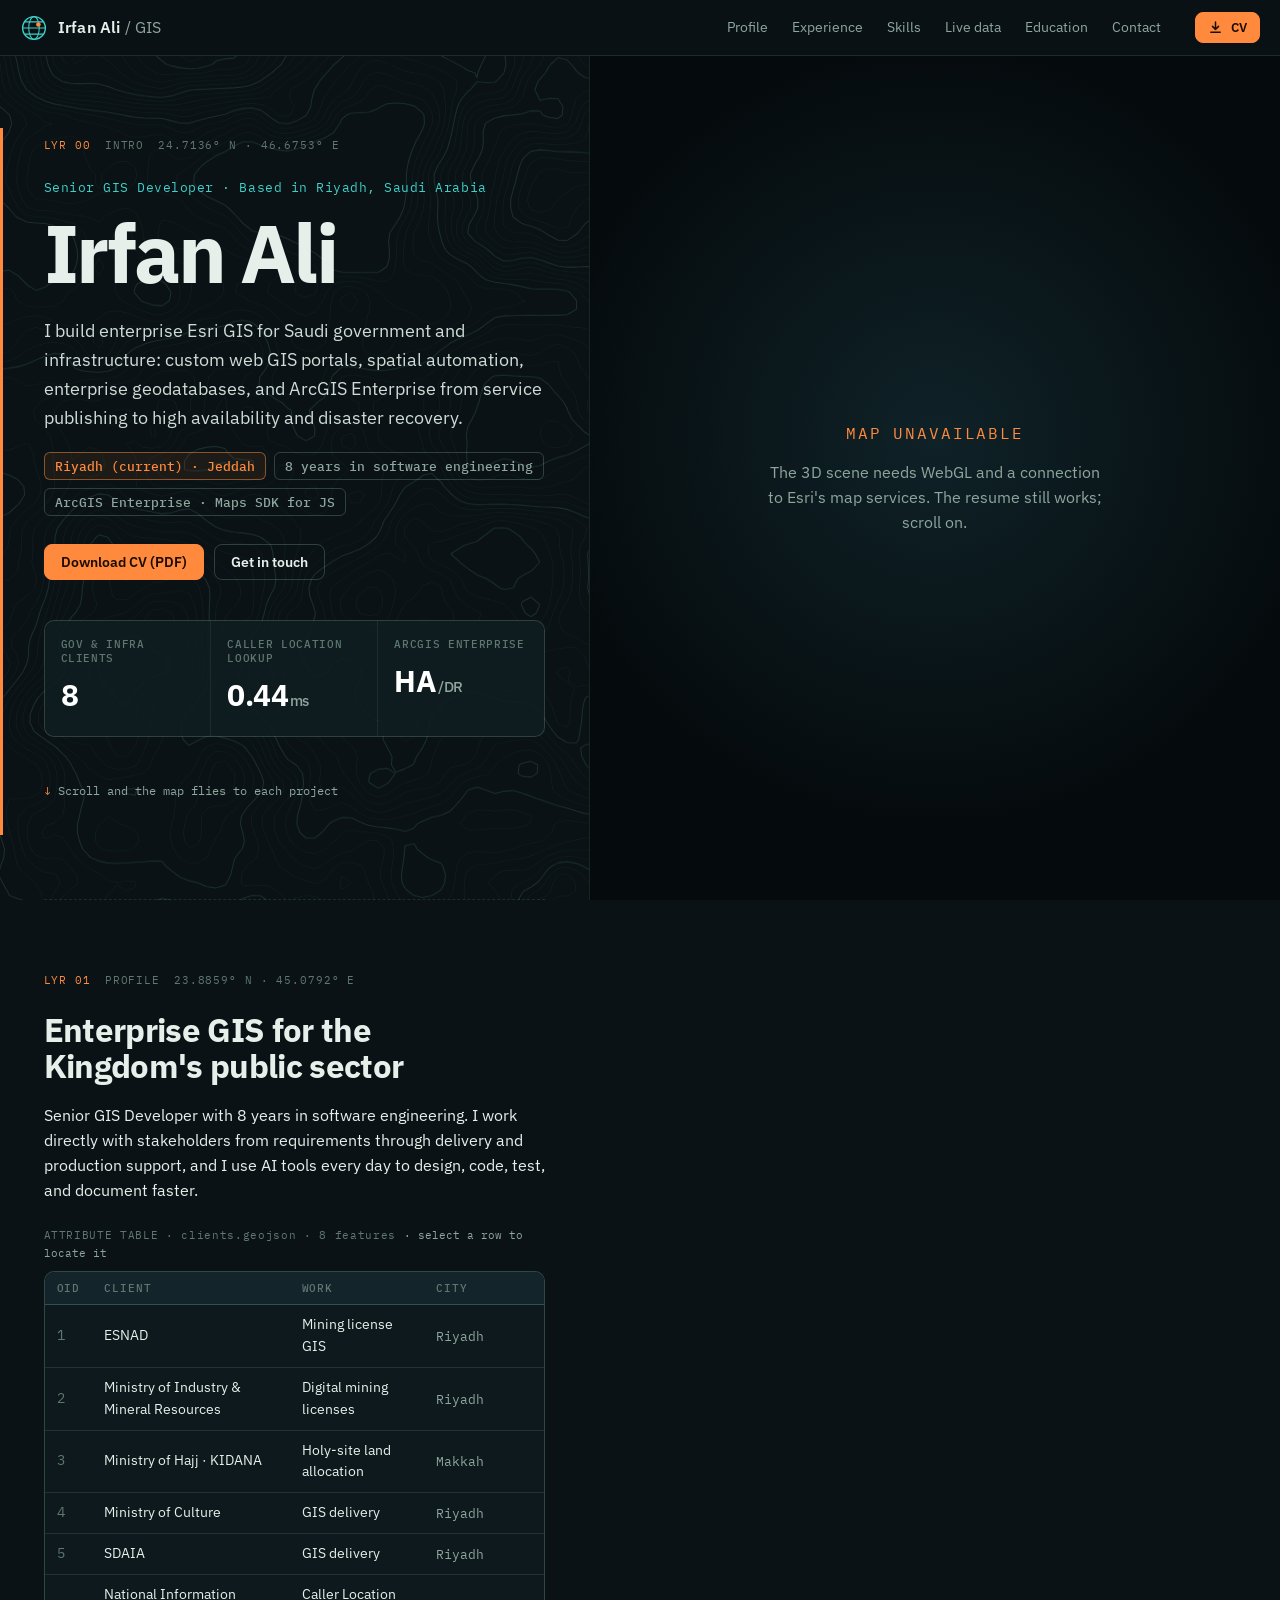
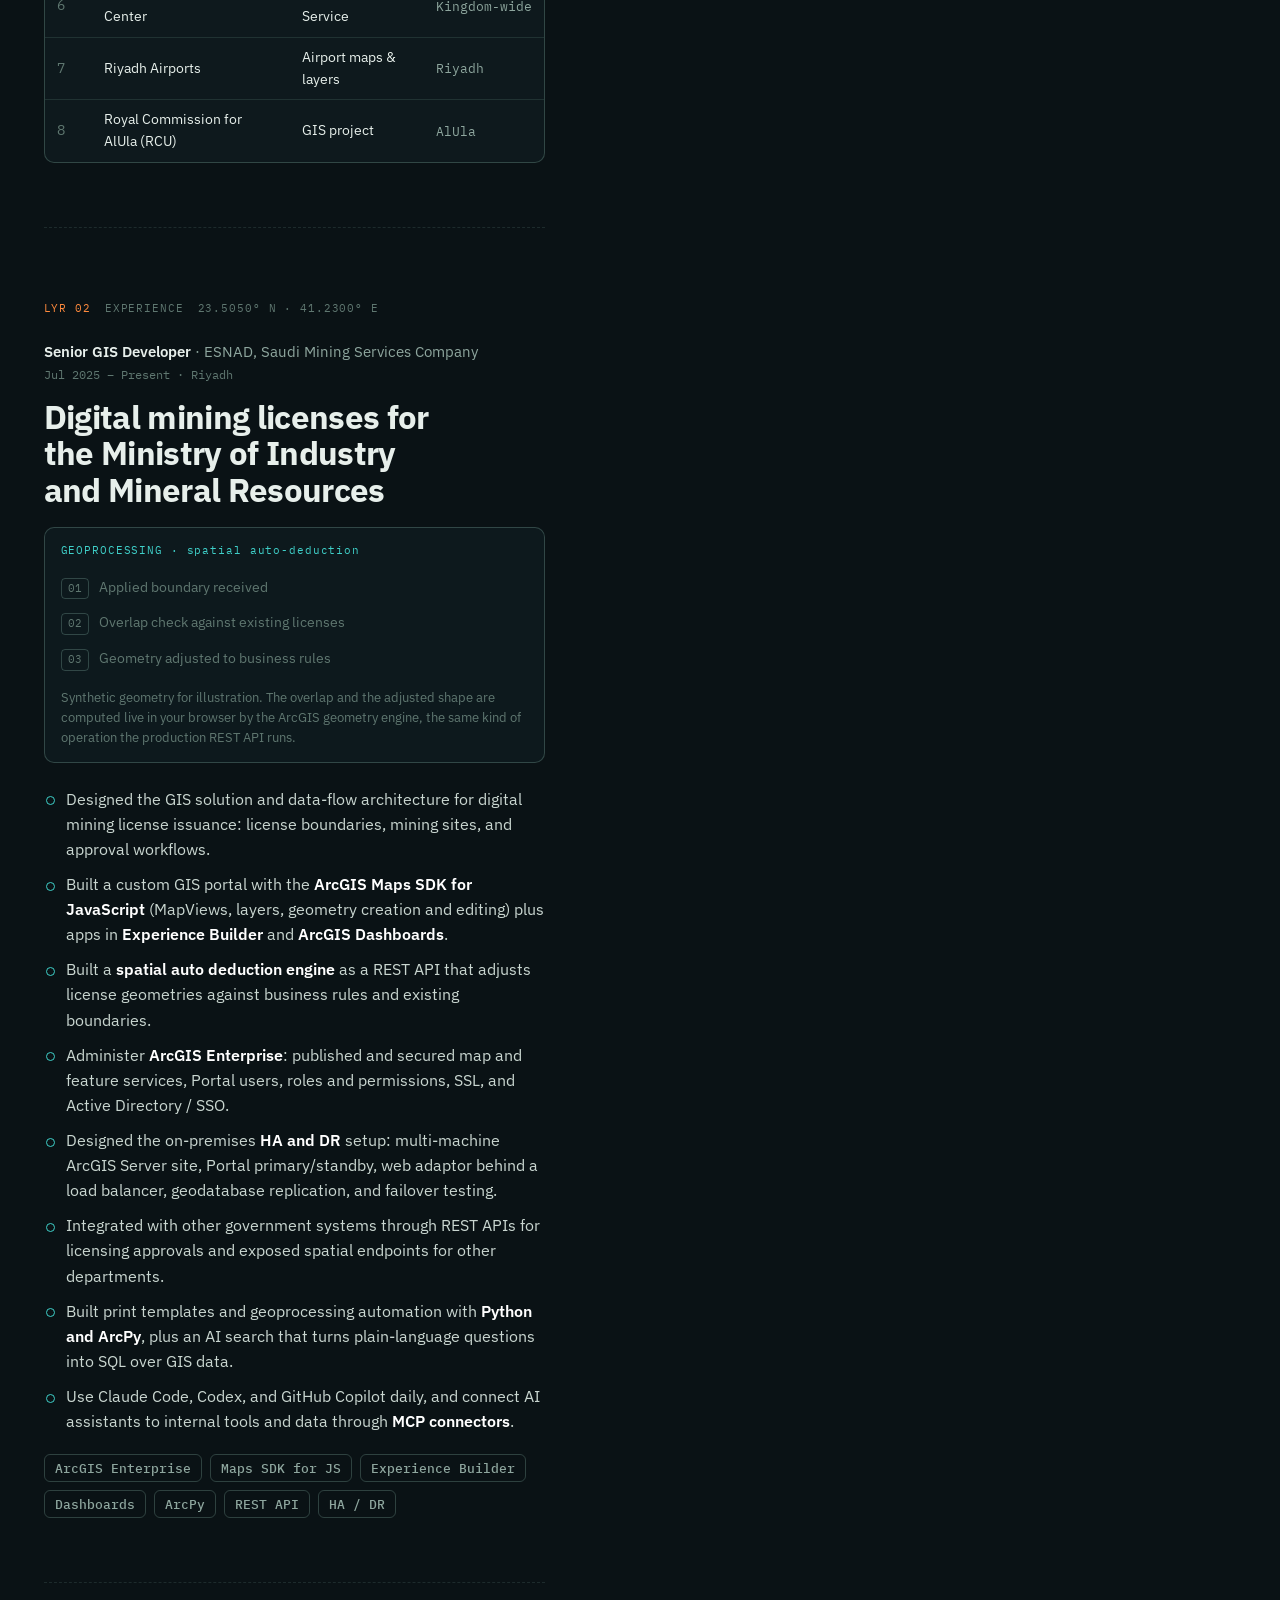
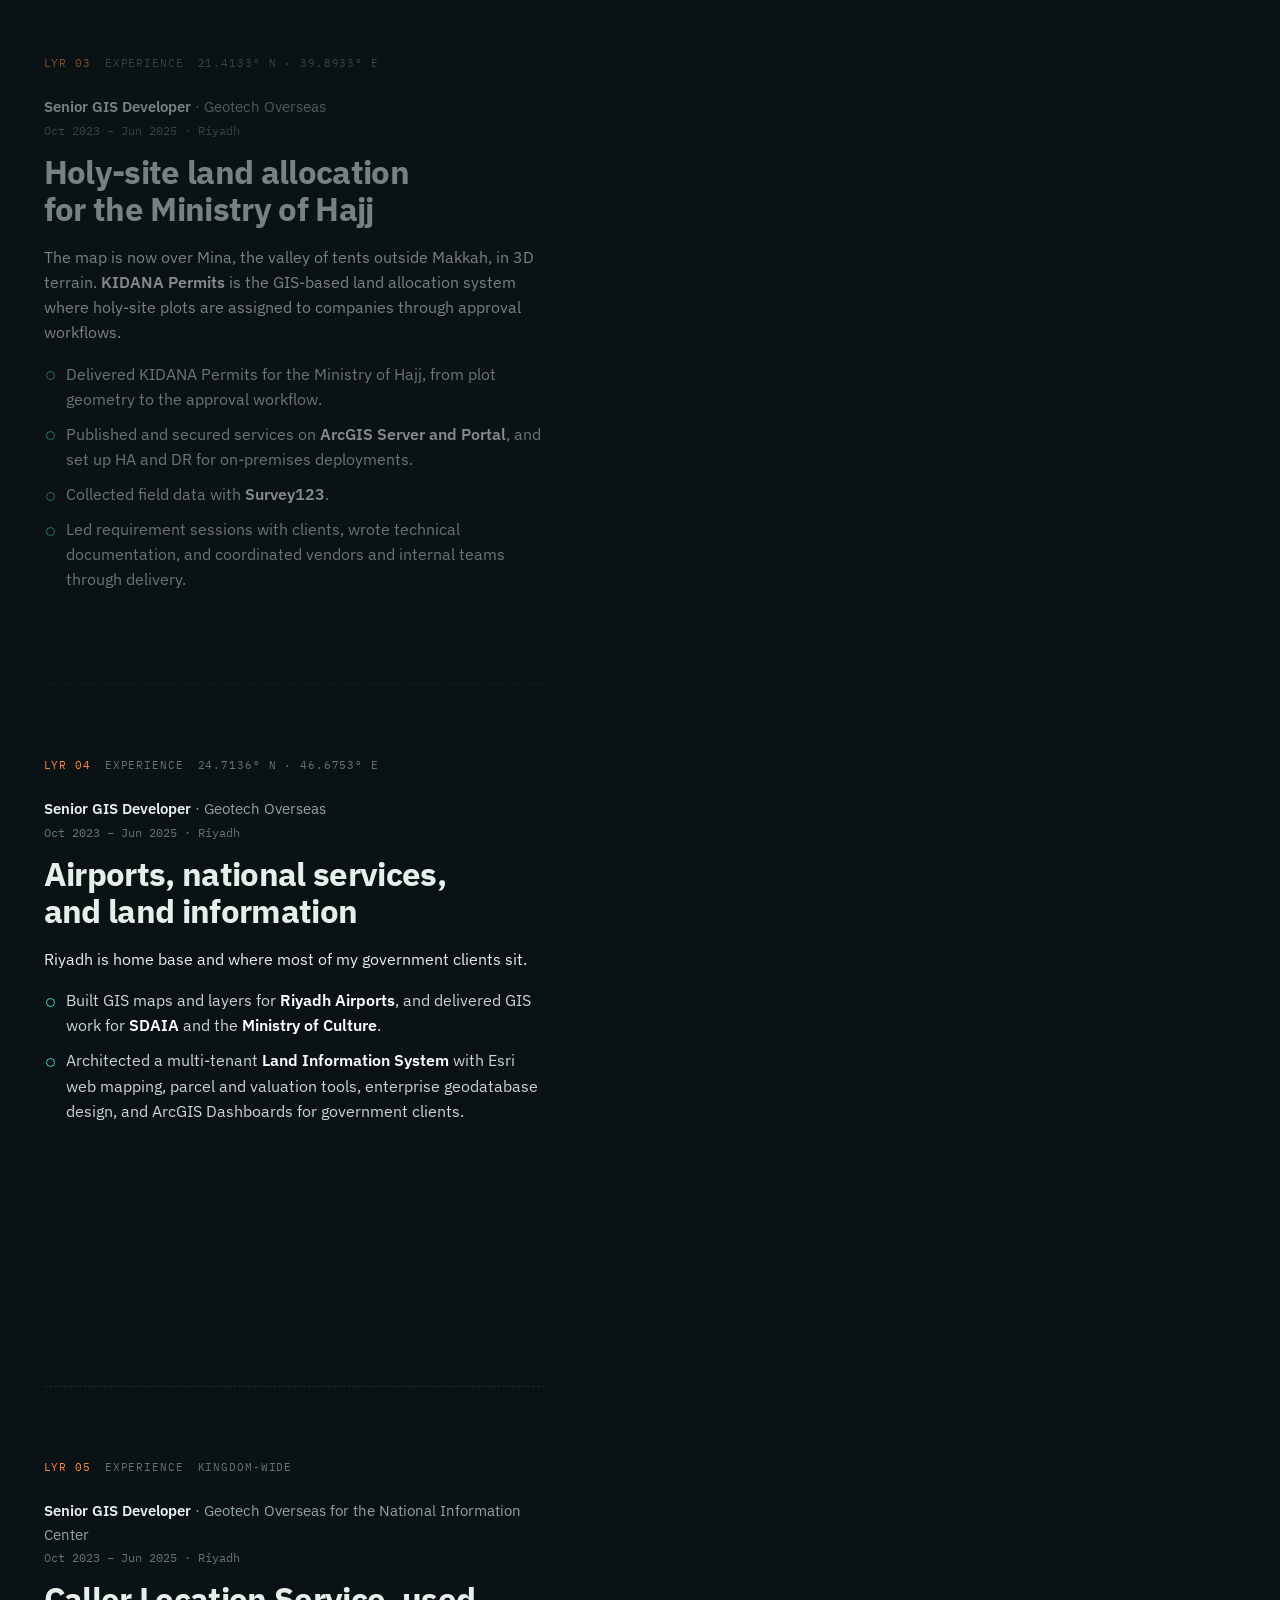
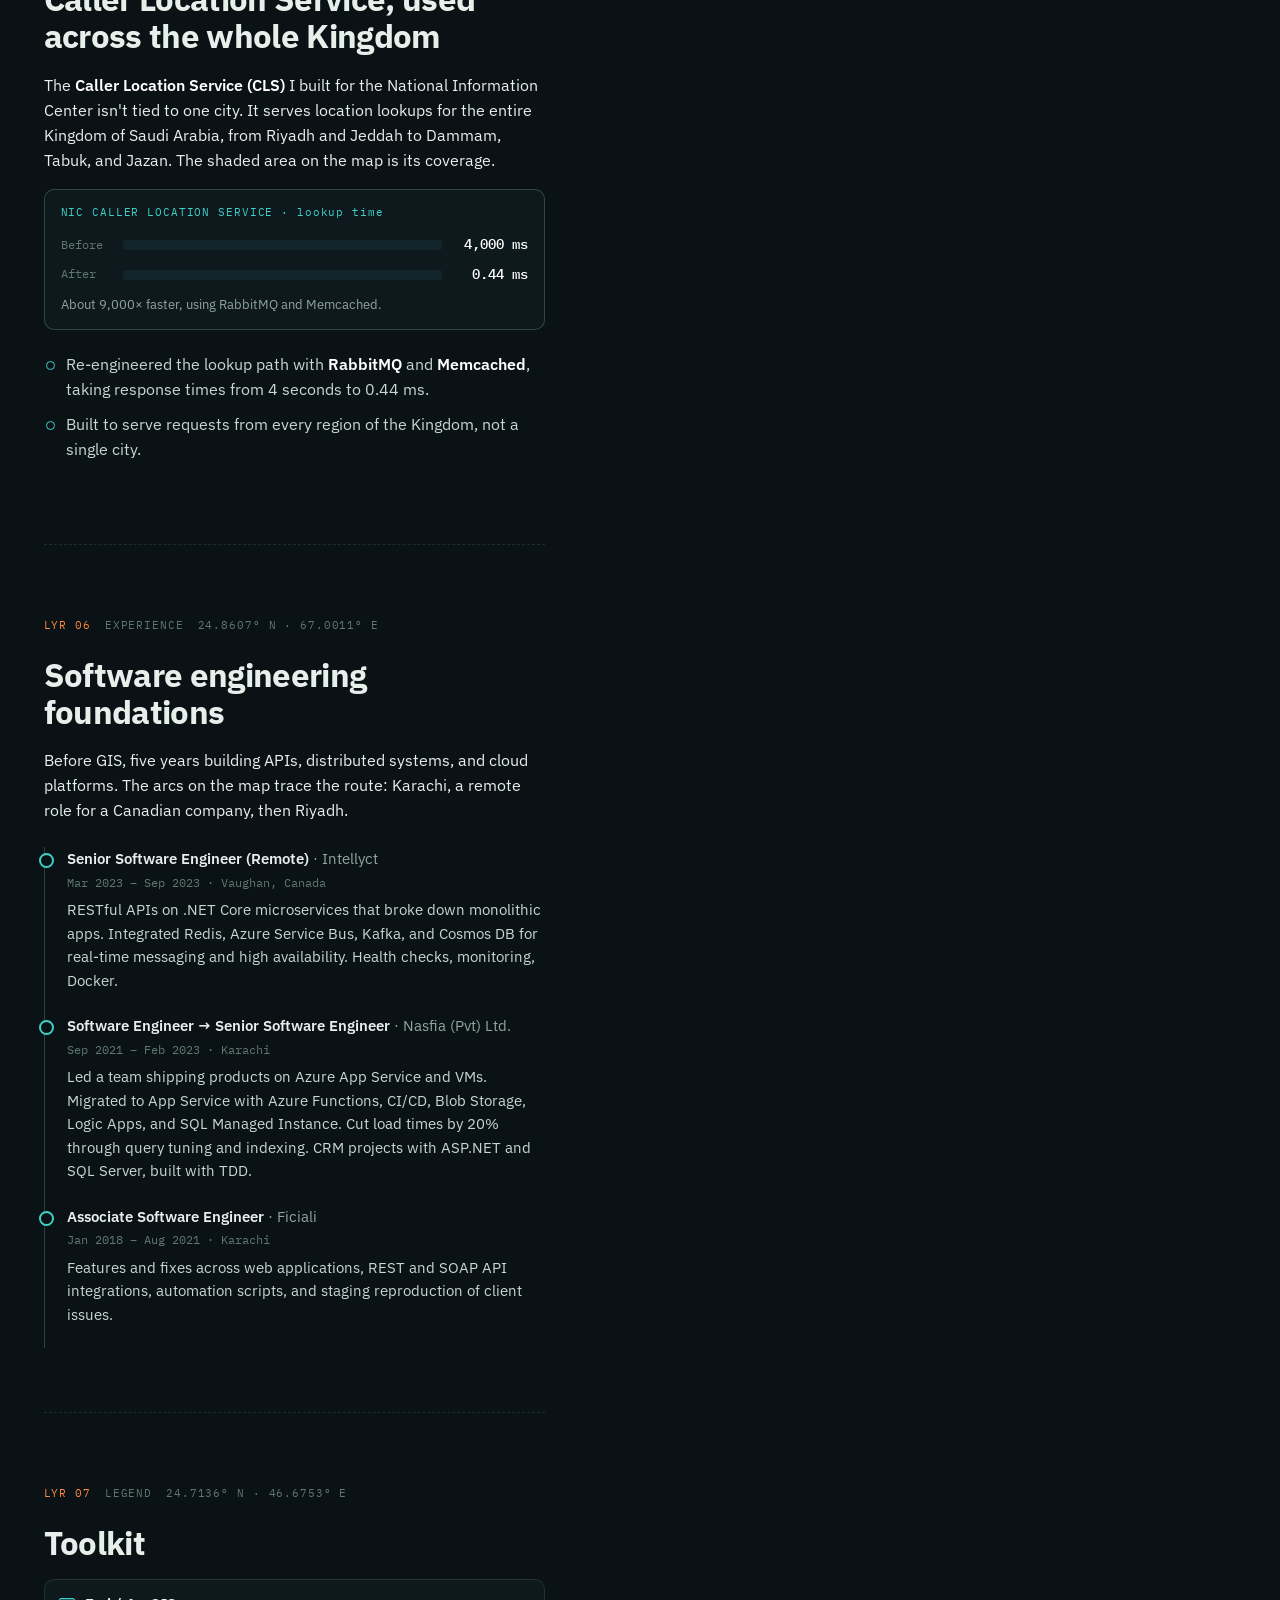
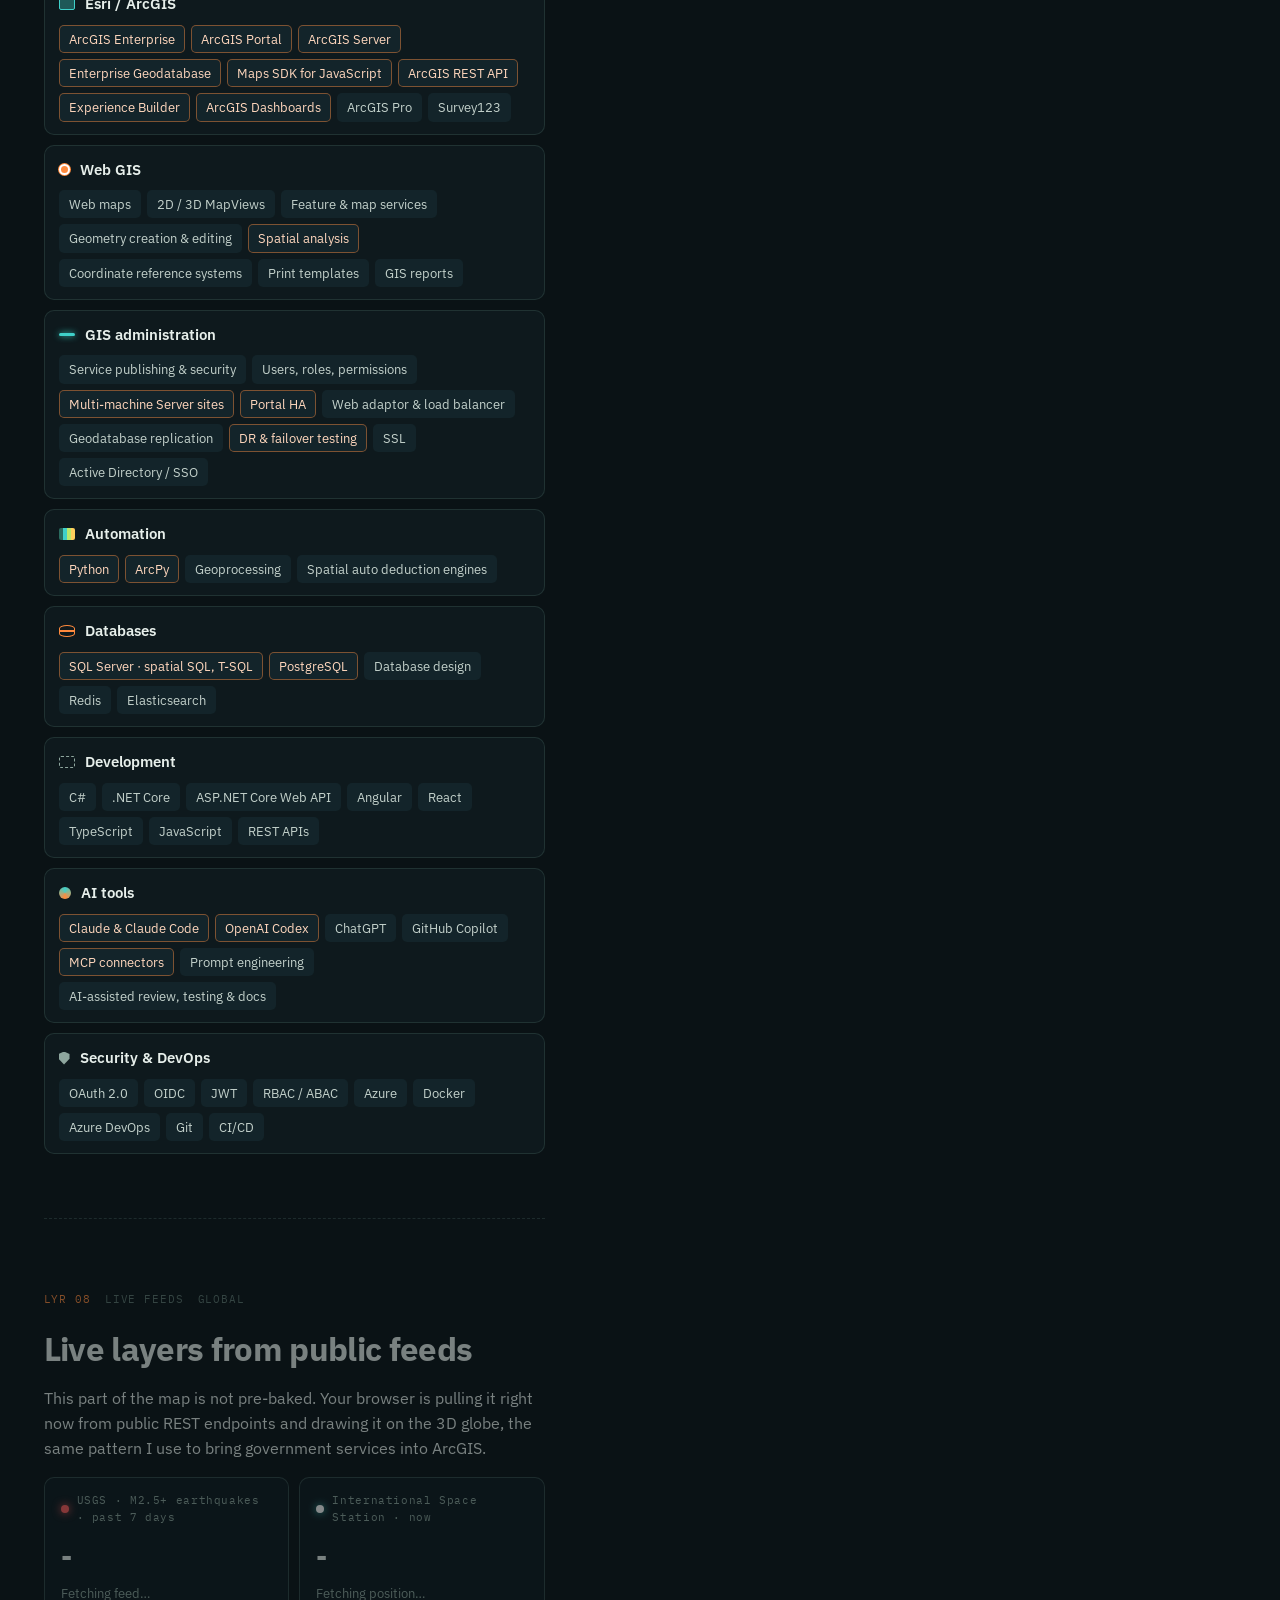
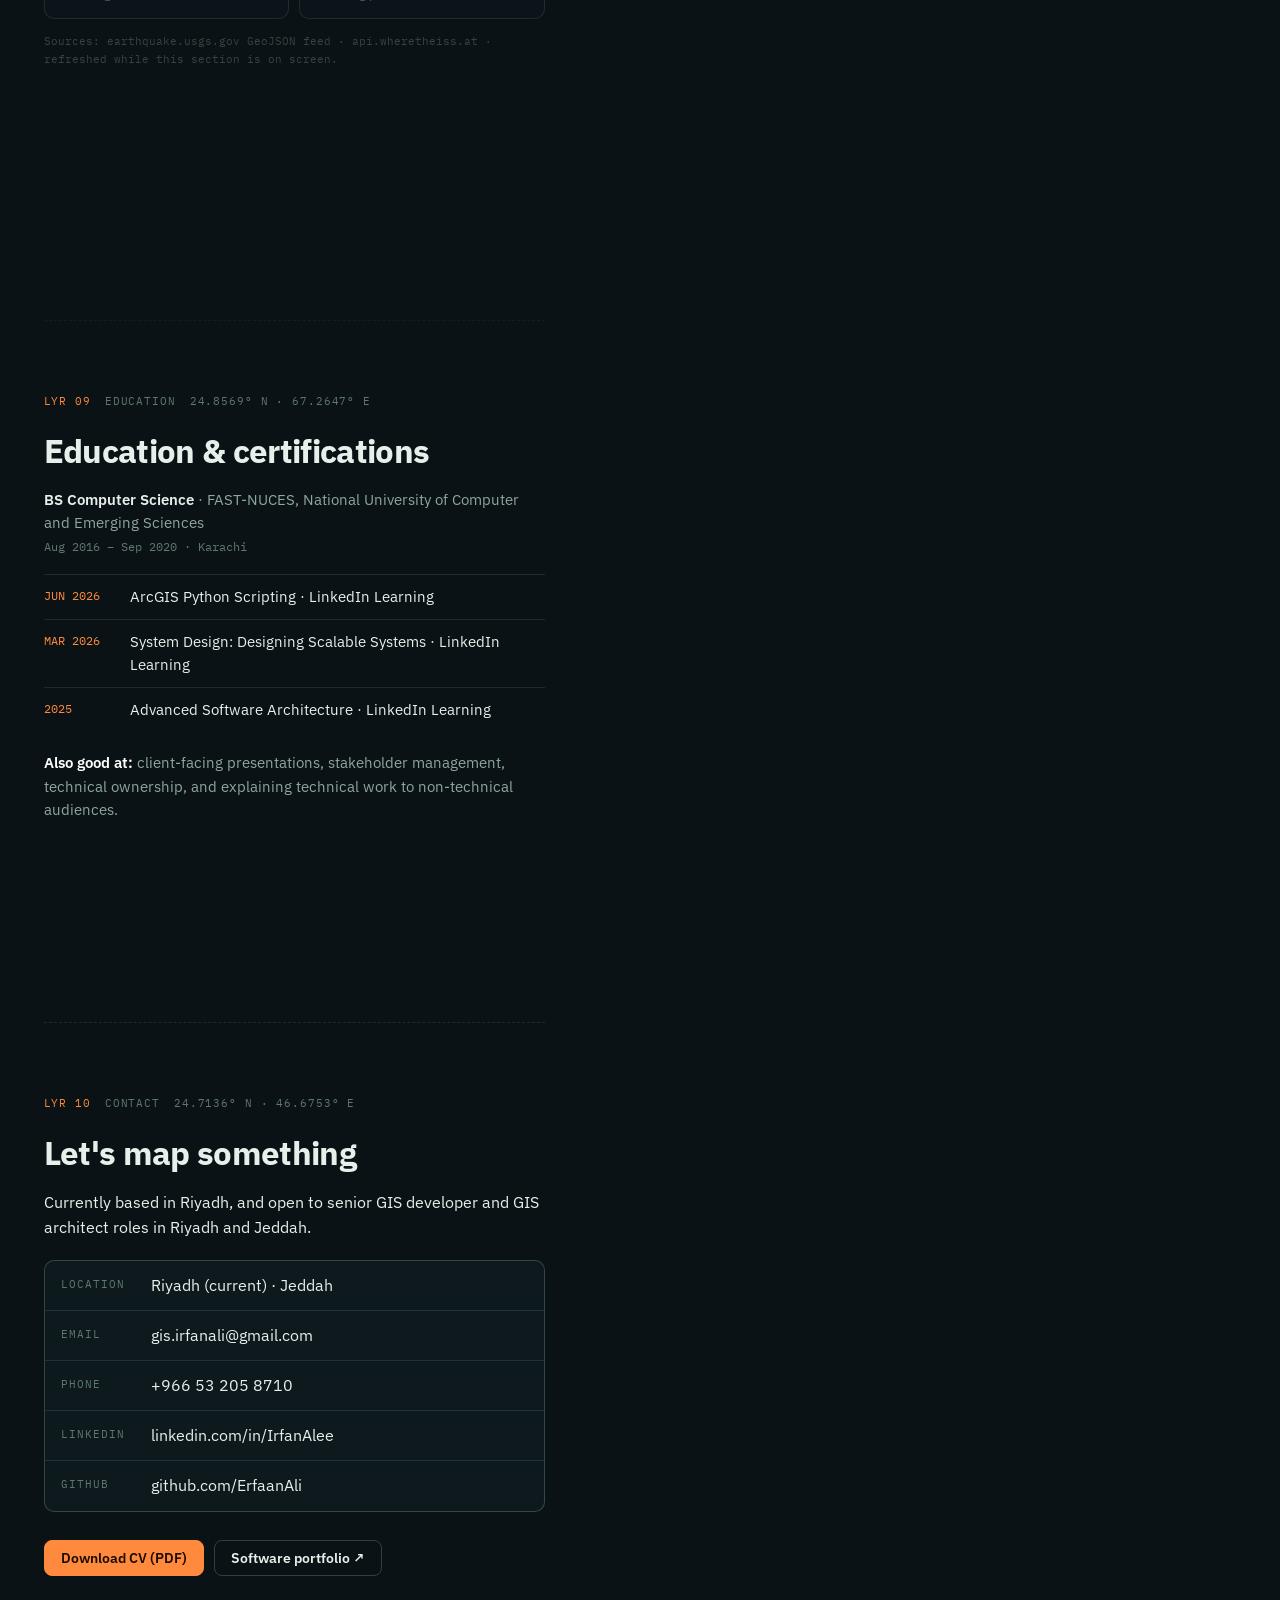
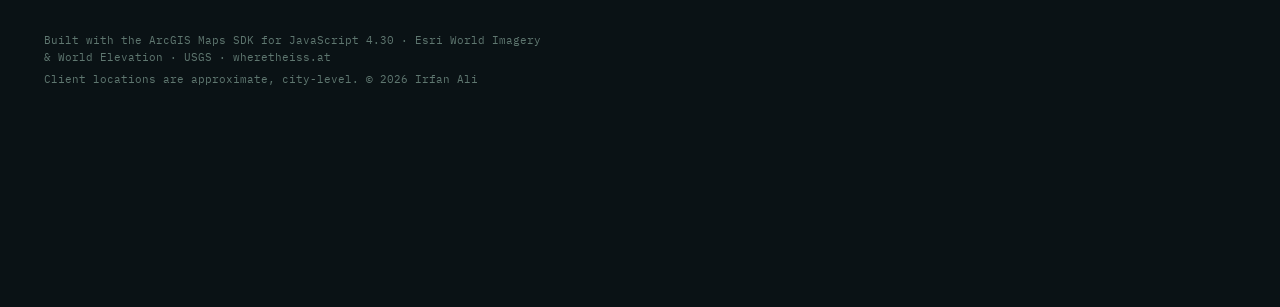
==== commit 365b9593: "Add Kingdom-wide CLS coverage chapter, RCU AlUla client, and Jeddah location Remove the Transferable" ====
--- a/index.html
+++ b/index.html
@@ -74,6 +74,7 @@
           <p class="panel-label mono">OPERATIONAL LAYERS</p>
           <label class="toggle"><input type="checkbox" data-layer="clients"><span class="sw sw-point"></span>Client sites</label>
           <label class="toggle"><input type="checkbox" data-layer="licenses"><span class="sw sw-poly"></span>License demo</label>
+          <label class="toggle"><input type="checkbox" data-layer="coverage"><span class="sw sw-cov"></span>CLS coverage · KSA</label>
           <label class="toggle"><input type="checkbox" data-layer="career"><span class="sw sw-line"></span>Career path</label>
           <label class="toggle"><input type="checkbox" data-layer="quakes"><span class="sw sw-quake"></span>Earthquakes · USGS live</label>
           <label class="toggle"><input type="checkbox" data-layer="iss"><span class="sw sw-iss"></span>ISS · live position</label>
@@ -95,11 +96,11 @@
 
       <section class="chapter chapter-intro" id="intro" data-chapter="intro">
         <div class="meta mono"><span class="lyr">LYR 00</span><span>INTRO</span><span>24.7136° N · 46.6753° E</span></div>
-        <p class="eyebrow">Senior GIS Developer · Riyadh, Saudi Arabia</p>
+        <p class="eyebrow">Senior GIS Developer · Based in Riyadh, Saudi Arabia</p>
         <h1>Irfan Ali</h1>
         <p class="lede">I build enterprise Esri GIS for Saudi government and infrastructure: custom web GIS portals, spatial automation, enterprise geodatabases, and ArcGIS Enterprise from service publishing to high availability and disaster recovery.</p>
         <ul class="tags">
-          <li class="tag tag-accent">Transferable Iqama</li>
+          <li class="tag tag-accent">Riyadh (current) · Jeddah</li>
           <li class="tag">8 years in software engineering</li>
           <li class="tag">ArcGIS Enterprise · Maps SDK for JS</li>
         </ul>
@@ -108,7 +109,7 @@
           <a class="btn btn-ghost" href="#contact">Get in touch</a>
         </div>
         <dl class="stats">
-          <div><dt>Gov &amp; infra clients</dt><dd>7</dd></div>
+          <div><dt>Gov &amp; infra clients</dt><dd>8</dd></div>
           <div><dt>Caller location lookup</dt><dd>0.44<small>ms</small></dd></div>
           <div><dt>ArcGIS Enterprise</dt><dd>HA<small>/DR</small></dd></div>
         </dl>
@@ -119,7 +120,7 @@
         <div class="meta mono"><span class="lyr">LYR 01</span><span>PROFILE</span><span>23.8859° N · 45.0792° E</span></div>
         <h2>Enterprise GIS for the Kingdom's public sector</h2>
         <p>Senior GIS Developer with 8 years in software engineering. I work directly with stakeholders from requirements through delivery and production support, and I use AI tools every day to design, code, test, and document faster.</p>
-        <p class="table-caption mono">ATTRIBUTE TABLE · clients.geojson · 7 features <span class="hint">· select a row to locate it</span></p>
+        <p class="table-caption mono">ATTRIBUTE TABLE · clients.geojson · 8 features <span class="hint">· select a row to locate it</span></p>
         <div class="table-wrap">
           <table class="attr" id="clientTable">
             <thead><tr><th>OID</th><th>CLIENT</th><th>WORK</th><th>CITY</th></tr></thead>
@@ -129,8 +130,9 @@
               <tr tabindex="0" data-oid="3"><td>3</td><td>Ministry of Hajj · KIDANA</td><td>Holy-site land allocation</td><td>Makkah</td></tr>
               <tr tabindex="0" data-oid="4"><td>4</td><td>Ministry of Culture</td><td>GIS delivery</td><td>Riyadh</td></tr>
               <tr tabindex="0" data-oid="5"><td>5</td><td>SDAIA</td><td>GIS delivery</td><td>Riyadh</td></tr>
-              <tr tabindex="0" data-oid="6"><td>6</td><td>National Information Center</td><td>Caller Location Service</td><td>Riyadh</td></tr>
+              <tr tabindex="0" data-oid="6"><td>6</td><td>National Information Center</td><td>Caller Location Service</td><td>Kingdom-wide</td></tr>
               <tr tabindex="0" data-oid="7"><td>7</td><td>Riyadh Airports</td><td>Airport maps &amp; layers</td><td>Riyadh</td></tr>
+              <tr tabindex="0" data-oid="8"><td>8</td><td>Royal Commission for AlUla (RCU)</td><td>GIS project</td><td>AlUla</td></tr>
             </tbody>
           </table>
         </div>
@@ -184,6 +186,18 @@
         <div class="meta mono"><span class="lyr">LYR 04</span><span>EXPERIENCE</span><span>24.7136° N · 46.6753° E</span></div>
         <p class="role"><strong>Senior GIS Developer</strong> · Geotech Overseas<span class="when mono">Oct 2023 – Jun 2025 · Riyadh</span></p>
         <h2>Airports, national services, and land information</h2>
+        <p>Riyadh is home base and where most of my government clients sit.</p>
+        <ul class="bullets">
+          <li>Built GIS maps and layers for <b>Riyadh Airports</b>, and delivered GIS work for <b>SDAIA</b> and the <b>Ministry of Culture</b>.</li>
+          <li>Architected a multi-tenant <b>Land Information System</b> with Esri web mapping, parcel and valuation tools, enterprise geodatabase design, and ArcGIS Dashboards for government clients.</li>
+        </ul>
+      </section>
+
+      <section class="chapter" id="cls" data-chapter="cls" data-nav="experience">
+        <div class="meta mono"><span class="lyr">LYR 05</span><span>EXPERIENCE</span><span>KINGDOM-WIDE</span></div>
+        <p class="role"><strong>Senior GIS Developer</strong> · Geotech Overseas for the National Information Center<span class="when mono">Oct 2023 – Jun 2025 · Riyadh</span></p>
+        <h2>Caller Location Service, used across the whole Kingdom</h2>
+        <p>The <b>Caller Location Service (CLS)</b> I built for the National Information Center isn't tied to one city. It serves location lookups for the entire Kingdom of Saudi Arabia, from Riyadh and Jeddah to Dammam, Tabuk, and Jazan. The shaded area on the map is its coverage.</p>
         <div class="speed">
           <p class="mono speed-label">NIC CALLER LOCATION SERVICE · lookup time</p>
           <div class="speed-row"><span class="mono">Before</span><span class="bar bar-before"><i></i></span><b>4,000 ms</b></div>
@@ -191,14 +205,13 @@
           <p class="speed-note">About 9,000× faster, using RabbitMQ and Memcached.</p>
         </div>
         <ul class="bullets">
-          <li>Built the <b>Caller Location Service</b> for the National Information Center (NIC).</li>
-          <li>Built GIS maps and layers for <b>Riyadh Airports</b>, and delivered GIS work for <b>SDAIA</b> and the <b>Ministry of Culture</b>.</li>
-          <li>Architected a multi-tenant <b>Land Information System</b> with Esri web mapping, parcel and valuation tools, enterprise geodatabase design, and ArcGIS Dashboards for government clients.</li>
+          <li>Re-engineered the lookup path with <b>RabbitMQ</b> and <b>Memcached</b>, taking response times from 4 seconds to 0.44 ms.</li>
+          <li>Built to serve requests from every region of the Kingdom, not a single city.</li>
         </ul>
       </section>
 
       <section class="chapter" id="career" data-chapter="career" data-nav="experience">
-        <div class="meta mono"><span class="lyr">LYR 05</span><span>EXPERIENCE</span><span>24.8607° N · 67.0011° E</span></div>
+        <div class="meta mono"><span class="lyr">LYR 06</span><span>EXPERIENCE</span><span>24.8607° N · 67.0011° E</span></div>
         <h2>Software engineering foundations</h2>
         <p>Before GIS, five years building APIs, distributed systems, and cloud platforms. The arcs on the map trace the route: Karachi, a remote role for a Canadian company, then Riyadh.</p>
         <ol class="timeline">
@@ -218,7 +231,7 @@
       </section>
 
       <section class="chapter" id="skills" data-chapter="skills" data-nav="skills">
-        <div class="meta mono"><span class="lyr">LYR 06</span><span>LEGEND</span><span>24.7136° N · 46.6753° E</span></div>
+        <div class="meta mono"><span class="lyr">LYR 07</span><span>LEGEND</span><span>24.7136° N · 46.6753° E</span></div>
         <h2>Toolkit</h2>
         <div class="legend">
           <div class="legend-item">
@@ -257,7 +270,7 @@
       </section>
 
       <section class="chapter" id="live" data-chapter="live" data-nav="live">
-        <div class="meta mono"><span class="lyr">LYR 07</span><span>LIVE FEEDS</span><span>GLOBAL</span></div>
+        <div class="meta mono"><span class="lyr">LYR 08</span><span>LIVE FEEDS</span><span>GLOBAL</span></div>
         <h2>Live layers from public feeds</h2>
         <p>This part of the map is not pre-baked. Your browser is pulling it right now from public REST endpoints and drawing it on the 3D globe, the same pattern I use to bring government services into ArcGIS.</p>
         <div class="live-grid">
@@ -276,7 +289,7 @@
       </section>
 
       <section class="chapter" id="education" data-chapter="education" data-nav="education">
-        <div class="meta mono"><span class="lyr">LYR 08</span><span>EDUCATION</span><span>24.8569° N · 67.2647° E</span></div>
+        <div class="meta mono"><span class="lyr">LYR 09</span><span>EDUCATION</span><span>24.8569° N · 67.2647° E</span></div>
         <h2>Education &amp; certifications</h2>
         <p class="role"><strong>BS Computer Science</strong> · FAST-NUCES, National University of Computer and Emerging Sciences<span class="when mono">Aug 2016 – Sep 2020 · Karachi</span></p>
         <ul class="certs">
@@ -288,10 +301,11 @@
       </section>
 
       <section class="chapter chapter-contact" id="contact" data-chapter="contact" data-nav="contact">
-        <div class="meta mono"><span class="lyr">LYR 09</span><span>CONTACT</span><span>24.7136° N · 46.6753° E</span></div>
+        <div class="meta mono"><span class="lyr">LYR 10</span><span>CONTACT</span><span>24.7136° N · 46.6753° E</span></div>
         <h2>Let's map something</h2>
-        <p>Based in Riyadh with a transferable Iqama. Open to senior GIS developer and GIS architect roles.</p>
+        <p>Currently based in Riyadh, and open to senior GIS developer and GIS architect roles in Riyadh and Jeddah.</p>
         <ul class="contact">
+          <li><span class="mono">LOCATION</span><span>Riyadh (current) · Jeddah</span></li>
           <li><span class="mono">EMAIL</span><a href="mailto:gis.irfanali@gmail.com">gis.irfanali@gmail.com</a></li>
           <li><span class="mono">PHONE</span><a href="tel:+966532058710">+966 53 205 8710</a></li>
           <li><span class="mono">LINKEDIN</span><a href="https://www.linkedin.com/in/IrfanAlee" target="_blank" rel="noopener">linkedin.com/in/IrfanAlee</a></li>
--- a/assets/css/style.css
+++ b/assets/css/style.css
@@ -190,6 +190,7 @@
 .sw { display: inline-block; width: 16px; height: 12px; flex: none; }
 .sw-point { width: 11px; height: 11px; border-radius: 50%; background: var(--accent); box-shadow: 0 0 0 2px #fff inset, 0 0 0 1px var(--accent); }
 .sw-poly { background: rgba(63, 208, 201, .35); border: 1.5px solid var(--feature); border-radius: 2px; }
+.sw-cov { background: rgba(63, 208, 201, .28); border: 2px solid var(--feature); border-radius: 3px 6px 2px 5px; }
 .sw-line { height: 3px; border-radius: 2px; background: var(--feature); box-shadow: 0 0 6px var(--feature); }
 .sw-quake { width: 11px; height: 11px; border-radius: 50%; background: rgba(255, 93, 93, .8); border: 1px solid #ffc8b4; }
 .sw-iss { width: 10px; height: 10px; transform: rotate(45deg); background: #fff; border: 1.5px solid var(--feature); }
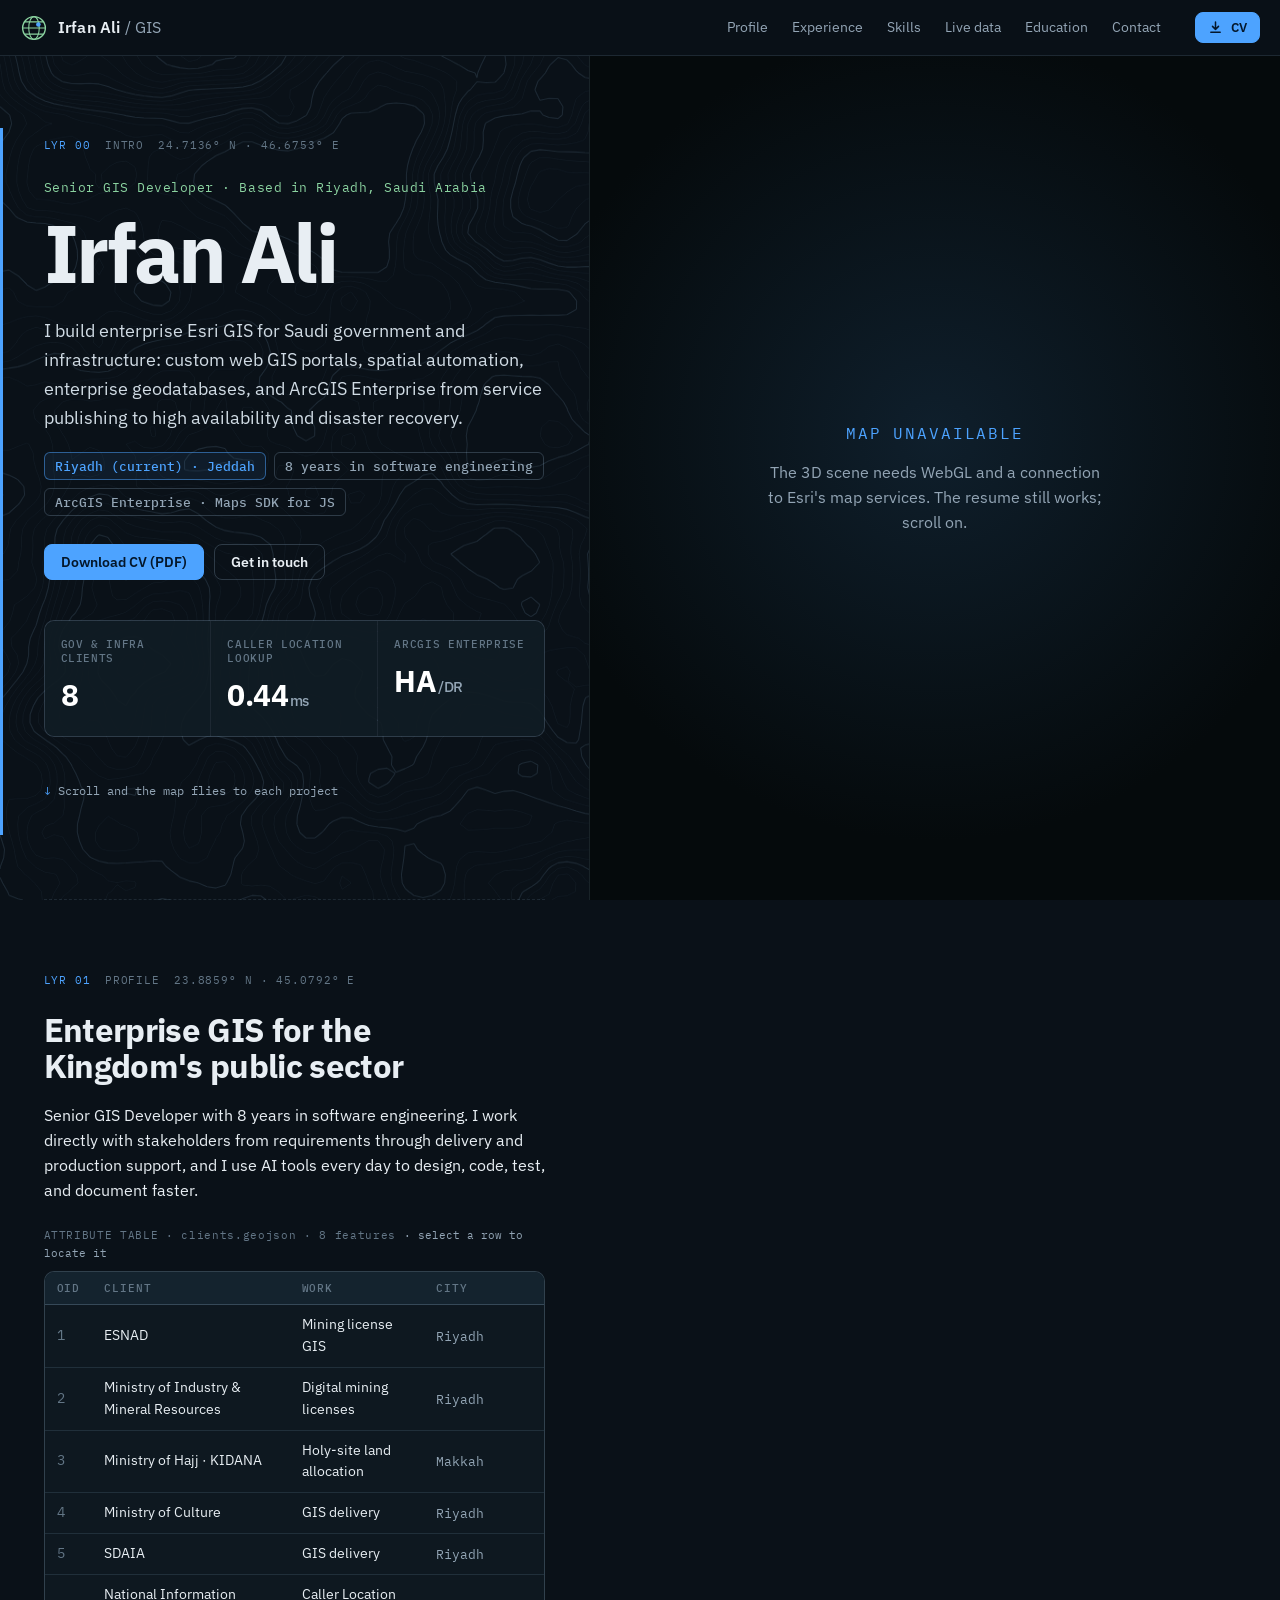
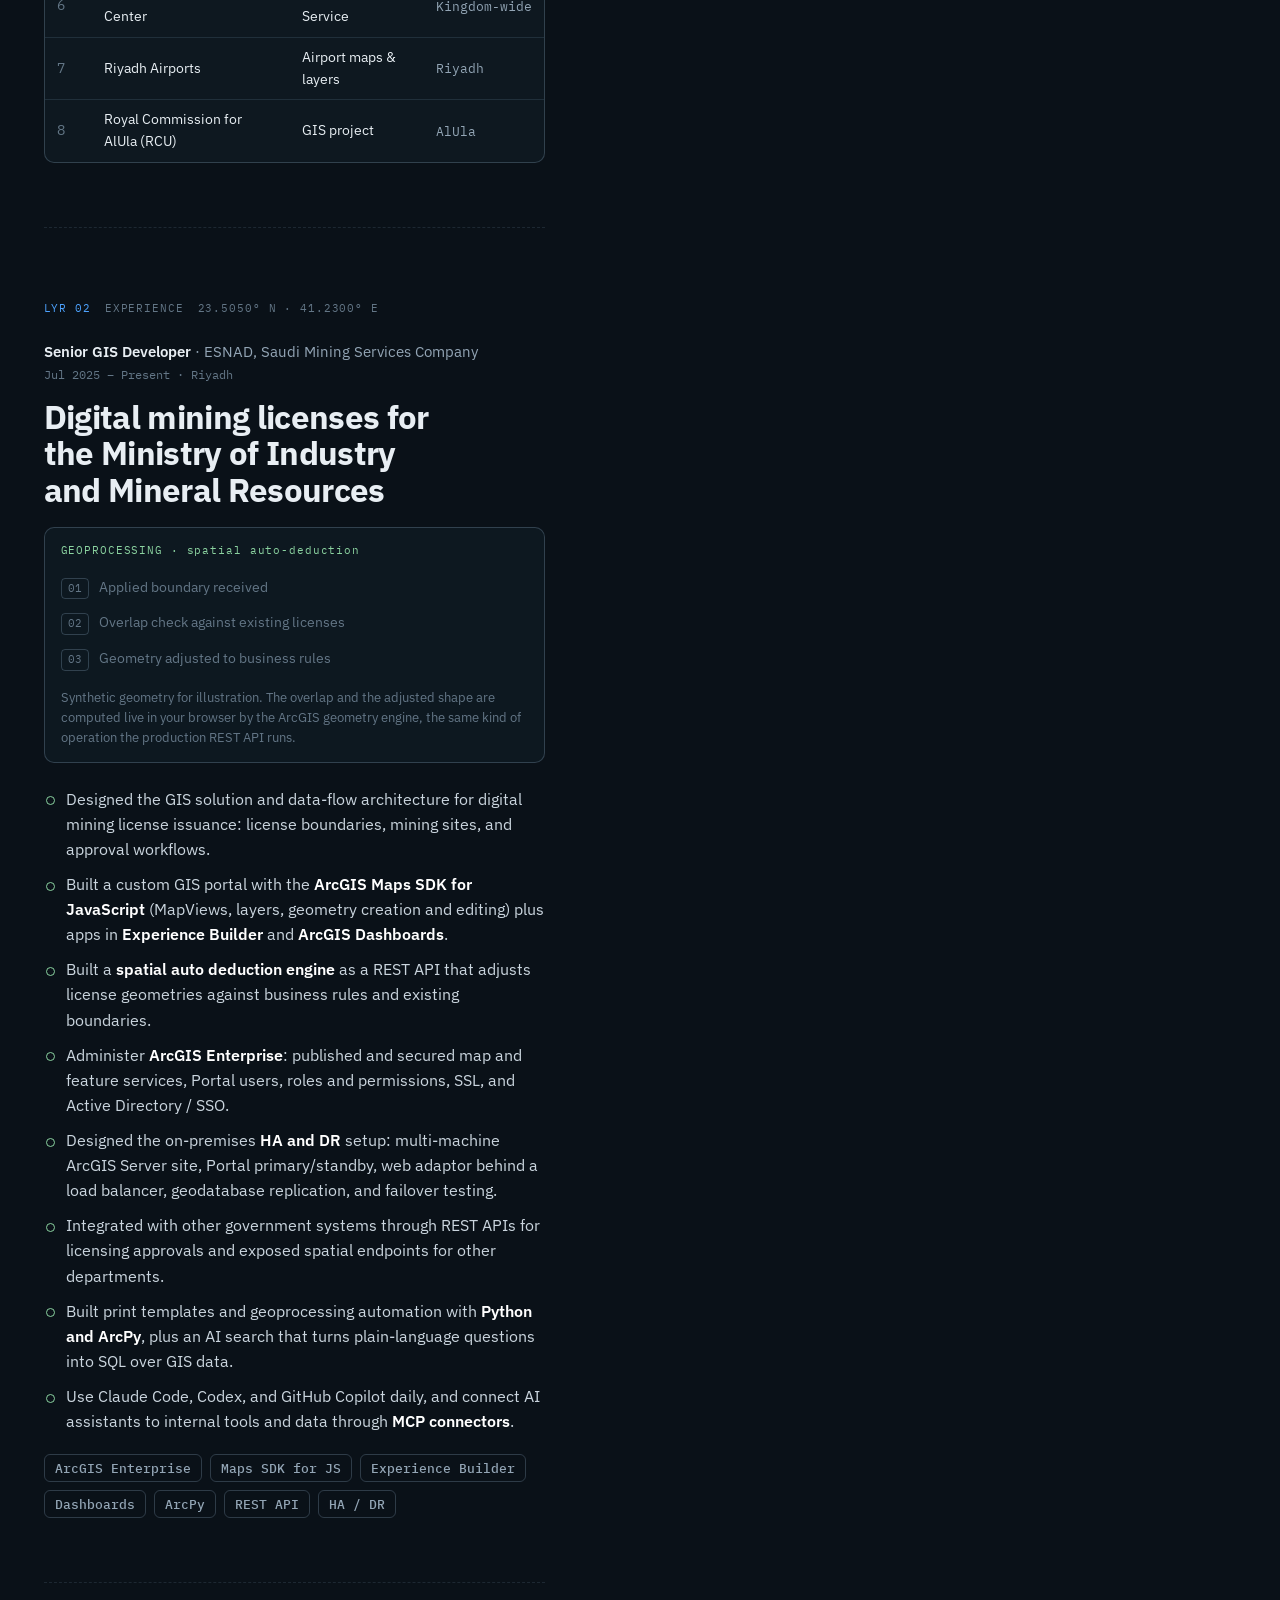
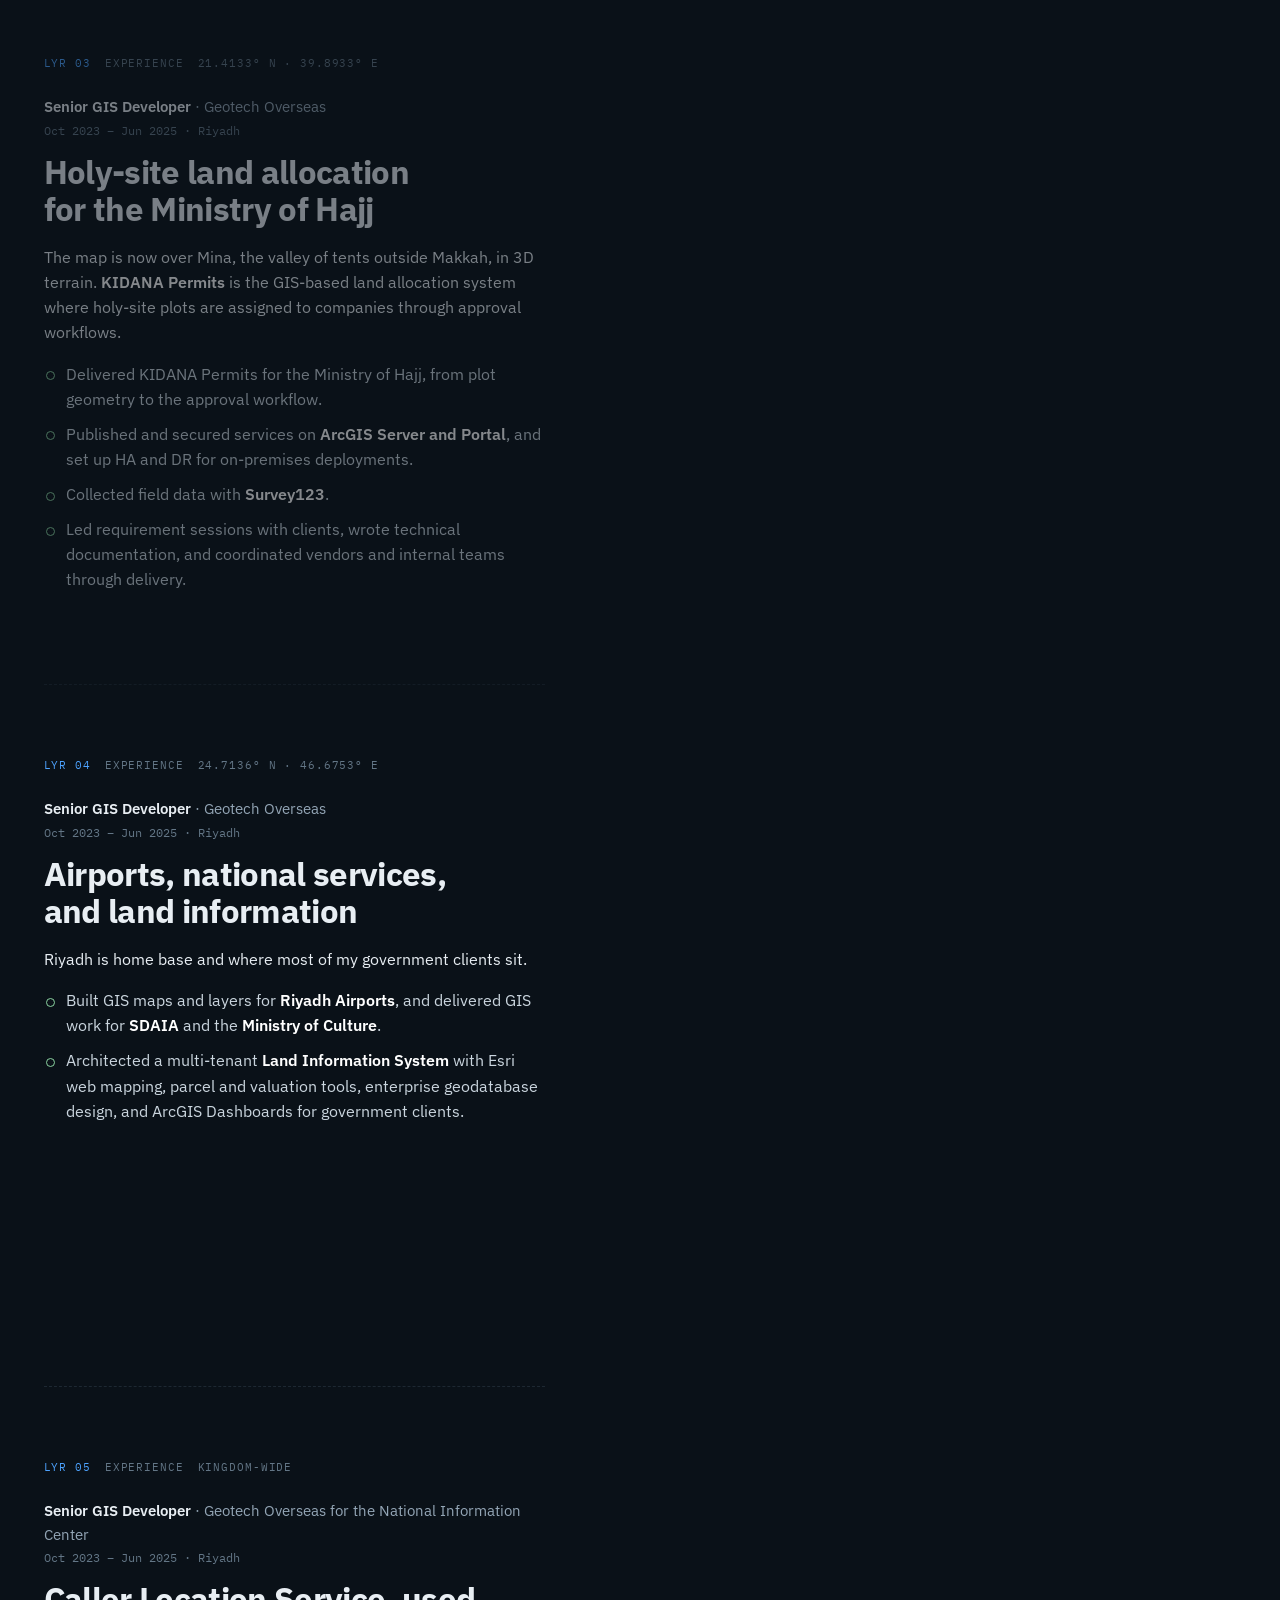
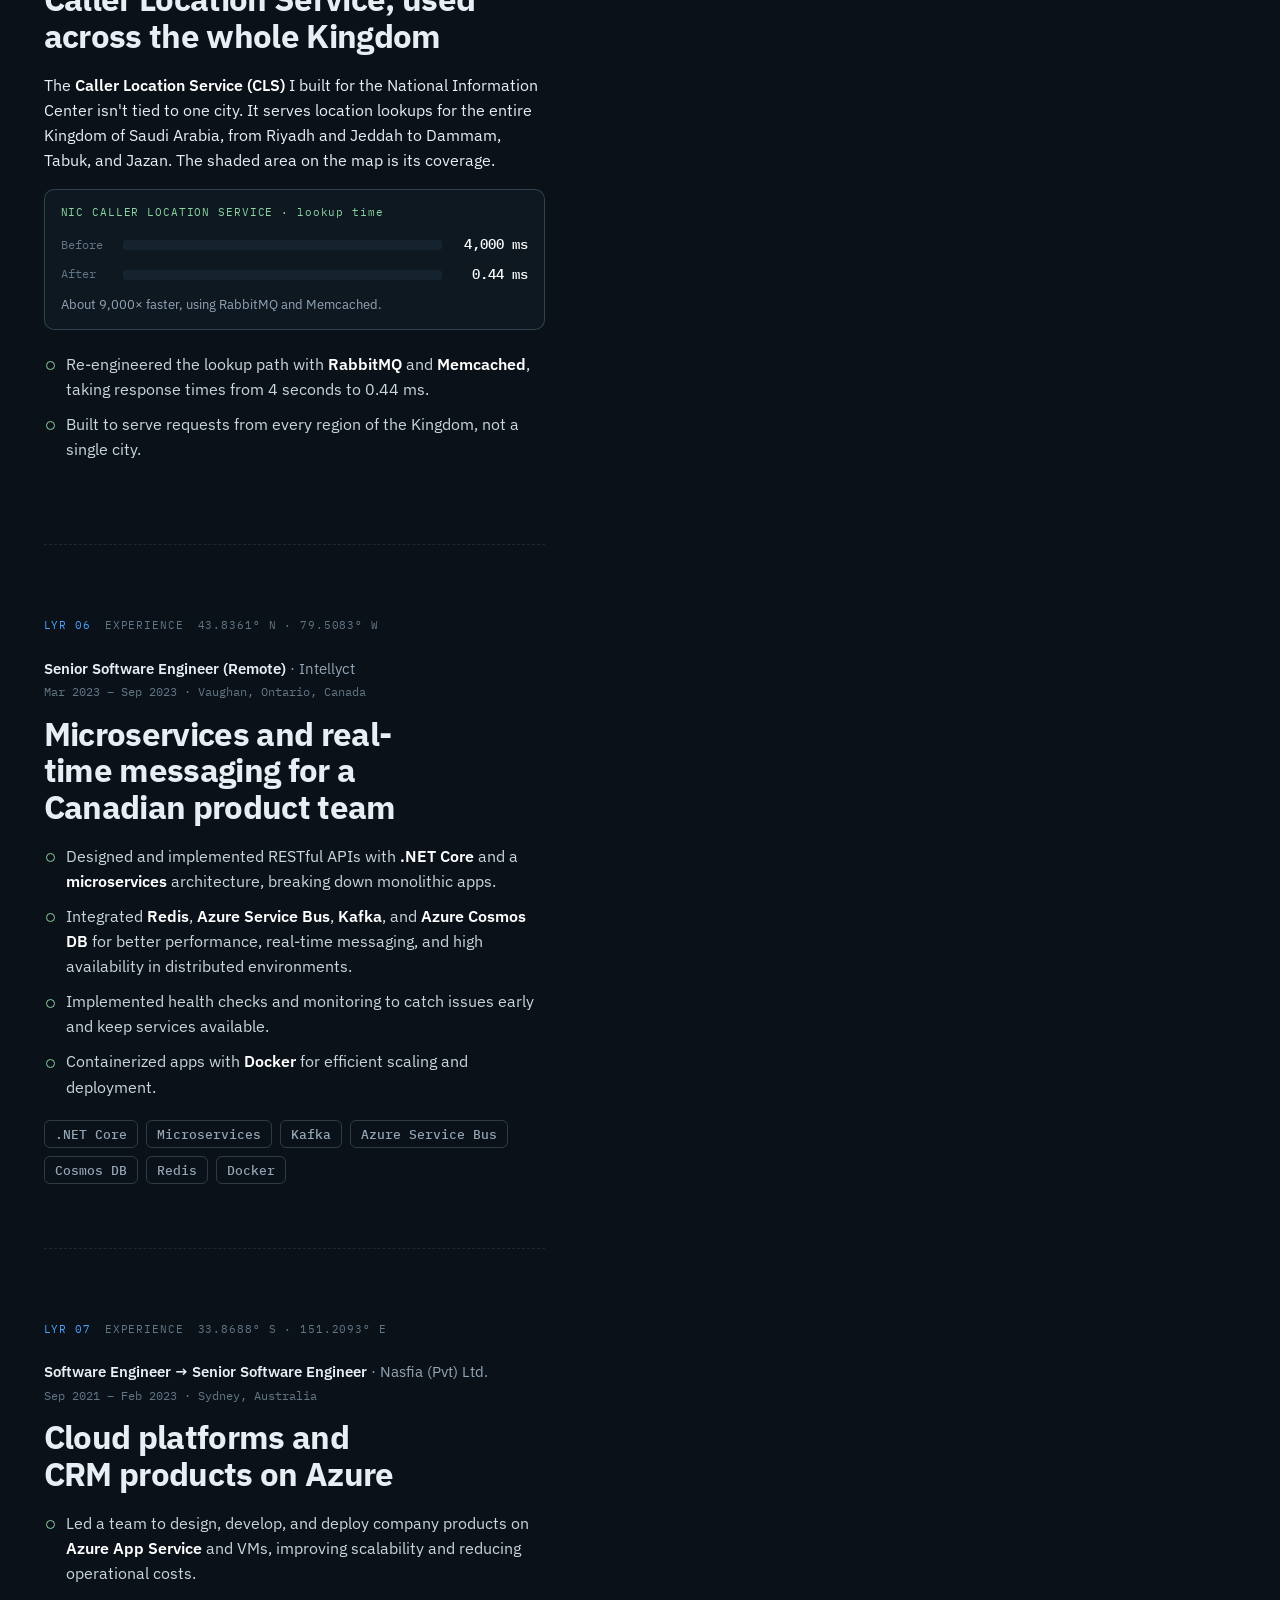
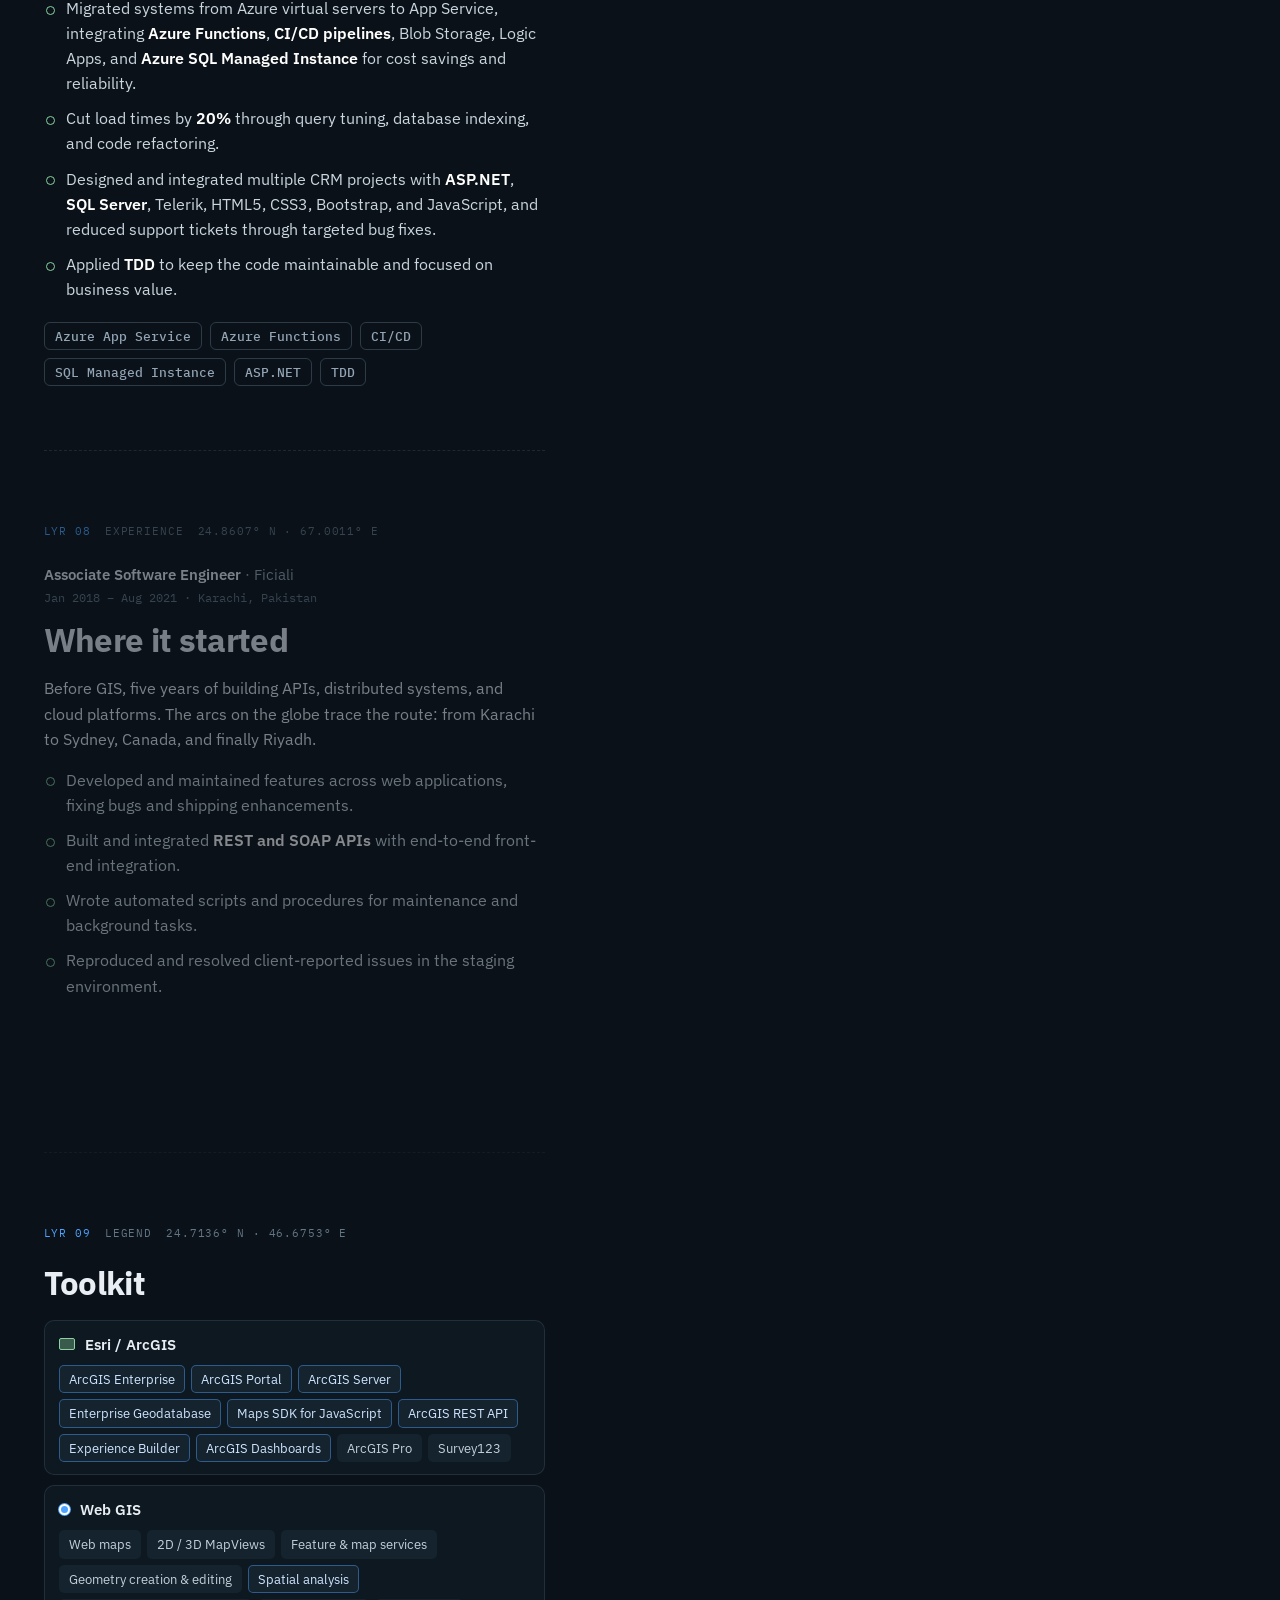
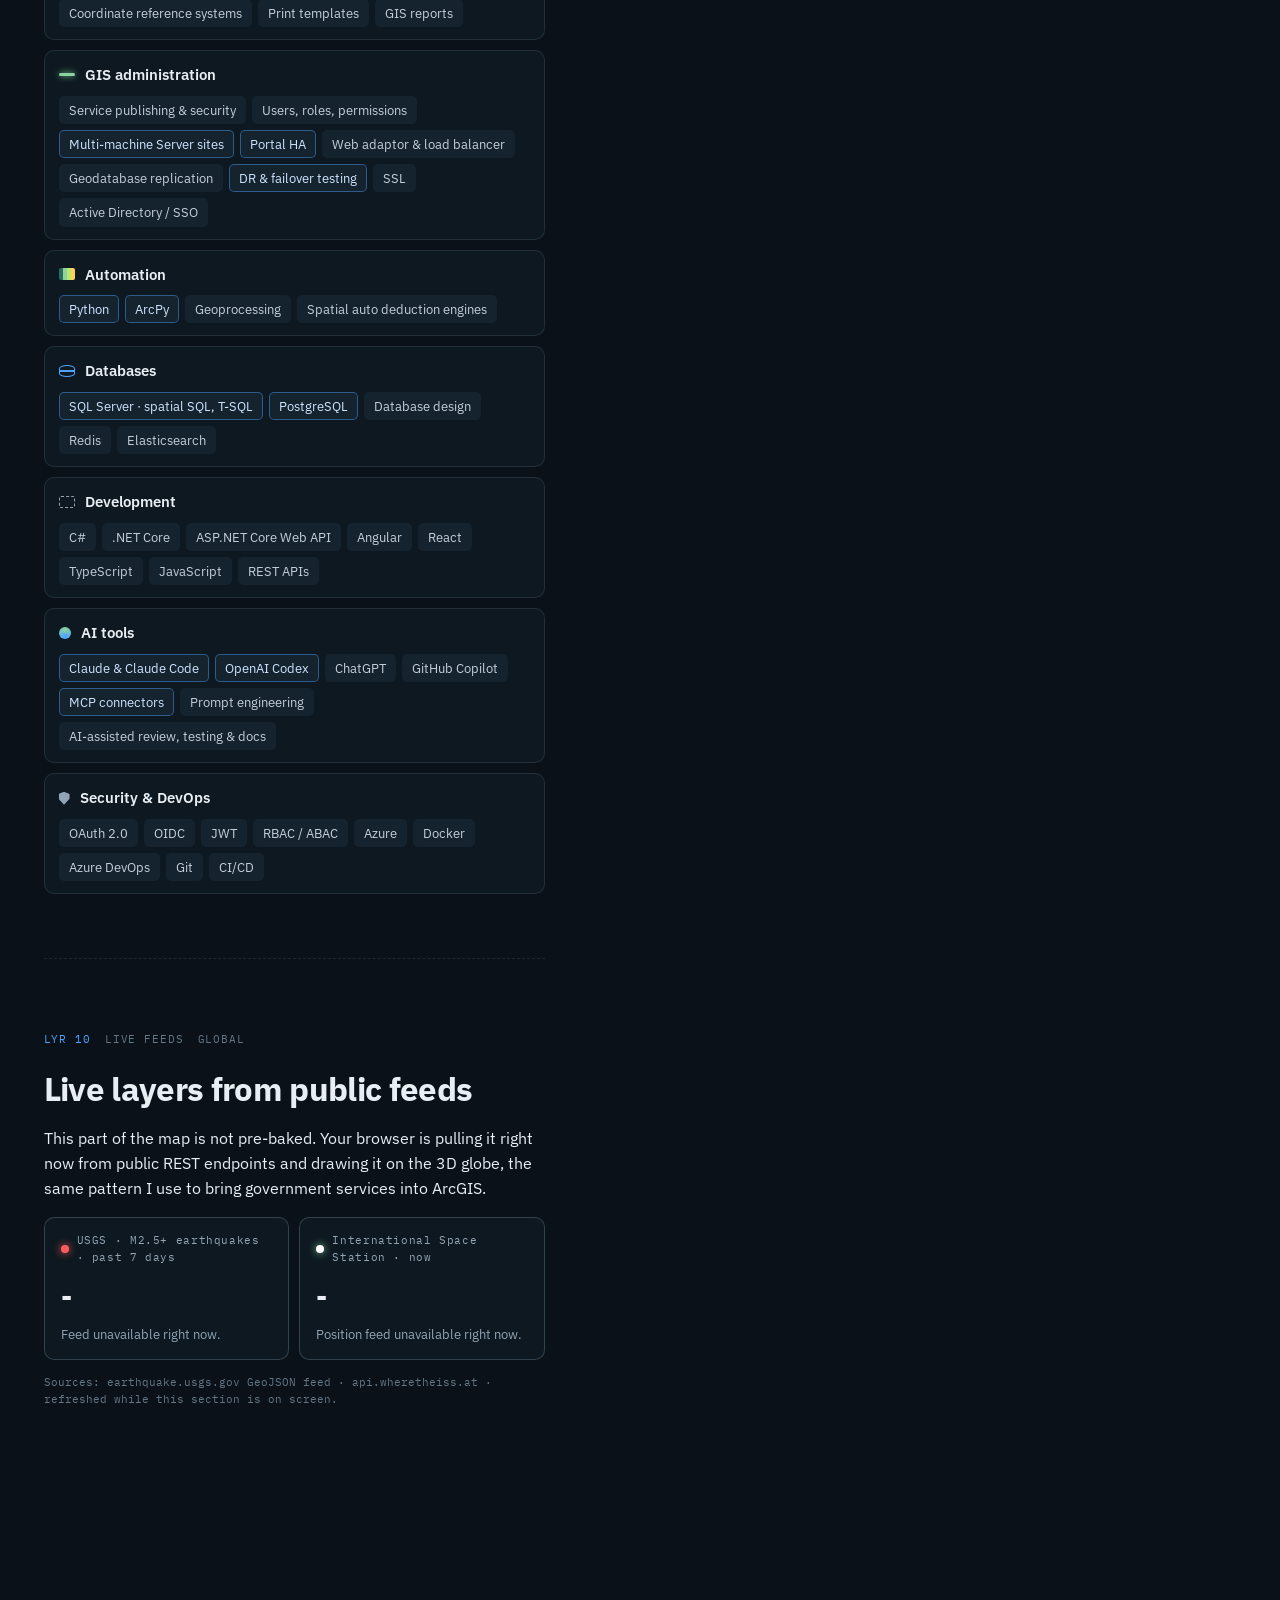
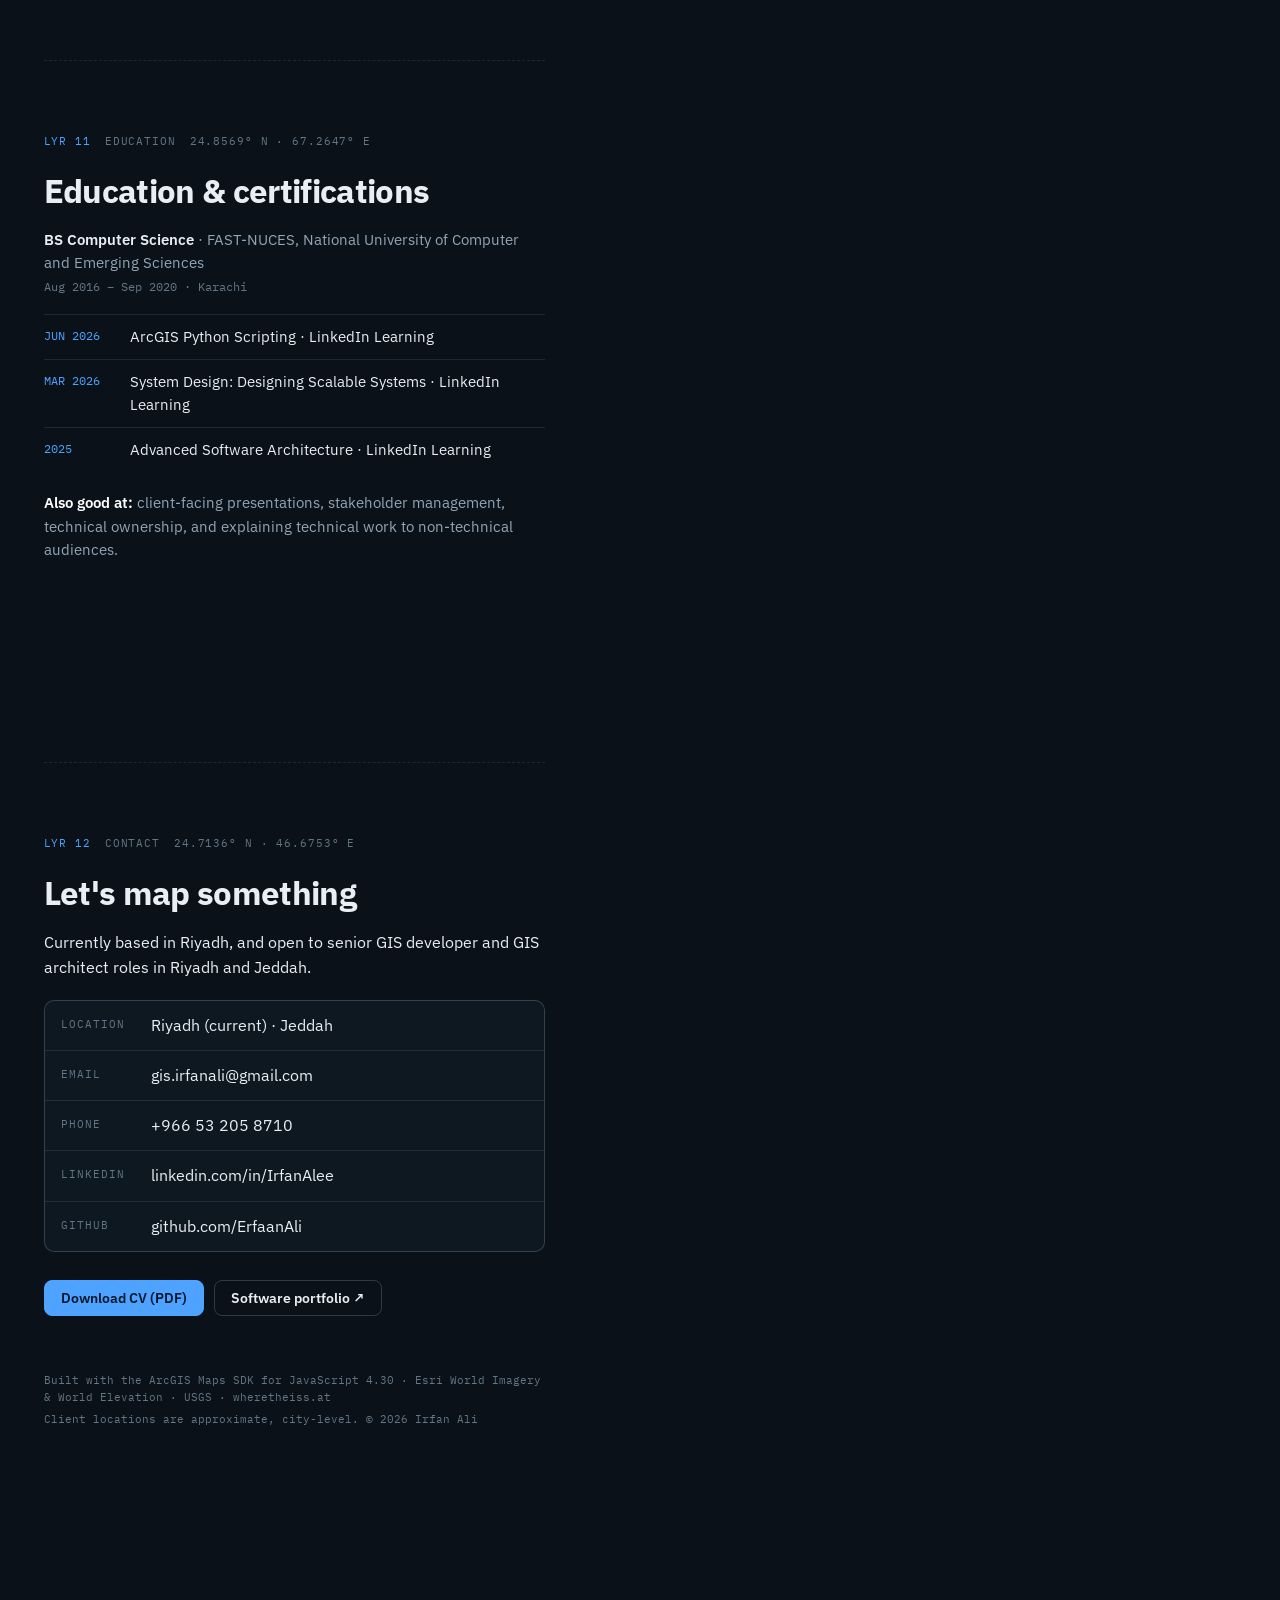
==== commit 36a9df2f: "Add Intellyct (Canada) and Nasfia (Sydney) chapters; switch to blue/sage palette Each role now has i" ====
--- a/index.html
+++ b/index.html
@@ -5,7 +5,7 @@
   <meta name="viewport" content="width=device-width, initial-scale=1, viewport-fit=cover">
   <title>Irfan Ali · Senior GIS Developer</title>
   <meta name="description" content="Irfan Ali, Senior GIS Developer in Riyadh. Enterprise Esri GIS for Saudi government and infrastructure: ArcGIS Enterprise, web GIS portals, spatial automation, HA/DR.">
-  <meta name="theme-color" content="#0a1215">
+  <meta name="theme-color" content="#0a1118">
   <meta property="og:title" content="Irfan Ali · Senior GIS Developer">
   <meta property="og:description" content="Enterprise Esri GIS for Saudi government and infrastructure. An interactive 3D map resume.">
   <meta property="og:type" content="website">
@@ -210,28 +210,48 @@
         </ul>
       </section>
 
+      <section class="chapter" id="intellyct" data-chapter="intellyct" data-nav="experience">
+        <div class="meta mono"><span class="lyr">LYR 06</span><span>EXPERIENCE</span><span>43.8361° N · 79.5083° W</span></div>
+        <p class="role"><strong>Senior Software Engineer (Remote)</strong> · Intellyct<span class="when mono">Mar 2023 – Sep 2023 · Vaughan, Ontario, Canada</span></p>
+        <h2>Microservices and real-time messaging for a Canadian product team</h2>
+        <ul class="bullets">
+          <li>Designed and implemented RESTful APIs with <b>.NET Core</b> and a <b>microservices</b> architecture, breaking down monolithic apps.</li>
+          <li>Integrated <b>Redis</b>, <b>Azure Service Bus</b>, <b>Kafka</b>, and <b>Azure Cosmos DB</b> for better performance, real-time messaging, and high availability in distributed environments.</li>
+          <li>Implemented health checks and monitoring to catch issues early and keep services available.</li>
+          <li>Containerized apps with <b>Docker</b> for efficient scaling and deployment.</li>
+        </ul>
+        <ul class="tags"><li class="tag">.NET Core</li><li class="tag">Microservices</li><li class="tag">Kafka</li><li class="tag">Azure Service Bus</li><li class="tag">Cosmos DB</li><li class="tag">Redis</li><li class="tag">Docker</li></ul>
+      </section>
+
+      <section class="chapter" id="nasfia" data-chapter="nasfia" data-nav="experience">
+        <div class="meta mono"><span class="lyr">LYR 07</span><span>EXPERIENCE</span><span>33.8688° S · 151.2093° E</span></div>
+        <p class="role"><strong>Software Engineer → Senior Software Engineer</strong> · Nasfia (Pvt) Ltd.<span class="when mono">Sep 2021 – Feb 2023 · Sydney, Australia</span></p>
+        <h2>Cloud platforms and CRM products on Azure</h2>
+        <ul class="bullets">
+          <li>Led a team to design, develop, and deploy company products on <b>Azure App Service</b> and VMs, improving scalability and reducing operational costs.</li>
+          <li>Migrated systems from Azure virtual servers to App Service, integrating <b>Azure Functions</b>, <b>CI/CD pipelines</b>, Blob Storage, Logic Apps, and <b>Azure SQL Managed Instance</b> for cost savings and reliability.</li>
+          <li>Cut load times by <b>20%</b> through query tuning, database indexing, and code refactoring.</li>
+          <li>Designed and integrated multiple CRM projects with <b>ASP.NET</b>, <b>SQL Server</b>, Telerik, HTML5, CSS3, Bootstrap, and JavaScript, and reduced support tickets through targeted bug fixes.</li>
+          <li>Applied <b>TDD</b> to keep the code maintainable and focused on business value.</li>
+        </ul>
+        <ul class="tags"><li class="tag">Azure App Service</li><li class="tag">Azure Functions</li><li class="tag">CI/CD</li><li class="tag">SQL Managed Instance</li><li class="tag">ASP.NET</li><li class="tag">TDD</li></ul>
+      </section>
+
       <section class="chapter" id="career" data-chapter="career" data-nav="experience">
-        <div class="meta mono"><span class="lyr">LYR 06</span><span>EXPERIENCE</span><span>24.8607° N · 67.0011° E</span></div>
-        <h2>Software engineering foundations</h2>
-        <p>Before GIS, five years building APIs, distributed systems, and cloud platforms. The arcs on the map trace the route: Karachi, a remote role for a Canadian company, then Riyadh.</p>
-        <ol class="timeline">
-          <li>
-            <p class="role"><strong>Senior Software Engineer (Remote)</strong> · Intellyct<span class="when mono">Mar 2023 – Sep 2023 · Vaughan, Canada</span></p>
-            <p>RESTful APIs on .NET Core microservices that broke down monolithic apps. Integrated Redis, Azure Service Bus, Kafka, and Cosmos DB for real-time messaging and high availability. Health checks, monitoring, Docker.</p>
-          </li>
-          <li>
-            <p class="role"><strong>Software Engineer → Senior Software Engineer</strong> · Nasfia (Pvt) Ltd.<span class="when mono">Sep 2021 – Feb 2023 · Karachi</span></p>
-            <p>Led a team shipping products on Azure App Service and VMs. Migrated to App Service with Azure Functions, CI/CD, Blob Storage, Logic Apps, and SQL Managed Instance. Cut load times by 20% through query tuning and indexing. CRM projects with ASP.NET and SQL Server, built with TDD.</p>
-          </li>
-          <li>
-            <p class="role"><strong>Associate Software Engineer</strong> · Ficiali<span class="when mono">Jan 2018 – Aug 2021 · Karachi</span></p>
-            <p>Features and fixes across web applications, REST and SOAP API integrations, automation scripts, and staging reproduction of client issues.</p>
-          </li>
-        </ol>
+        <div class="meta mono"><span class="lyr">LYR 08</span><span>EXPERIENCE</span><span>24.8607° N · 67.0011° E</span></div>
+        <p class="role"><strong>Associate Software Engineer</strong> · Ficiali<span class="when mono">Jan 2018 – Aug 2021 · Karachi, Pakistan</span></p>
+        <h2>Where it started</h2>
+        <p>Before GIS, five years of building APIs, distributed systems, and cloud platforms. The arcs on the globe trace the route: from Karachi to Sydney, Canada, and finally Riyadh.</p>
+        <ul class="bullets">
+          <li>Developed and maintained features across web applications, fixing bugs and shipping enhancements.</li>
+          <li>Built and integrated <b>REST and SOAP APIs</b> with end-to-end front-end integration.</li>
+          <li>Wrote automated scripts and procedures for maintenance and background tasks.</li>
+          <li>Reproduced and resolved client-reported issues in the staging environment.</li>
+        </ul>
       </section>
 
       <section class="chapter" id="skills" data-chapter="skills" data-nav="skills">
-        <div class="meta mono"><span class="lyr">LYR 07</span><span>LEGEND</span><span>24.7136° N · 46.6753° E</span></div>
+        <div class="meta mono"><span class="lyr">LYR 09</span><span>LEGEND</span><span>24.7136° N · 46.6753° E</span></div>
         <h2>Toolkit</h2>
         <div class="legend">
           <div class="legend-item">
@@ -270,7 +290,7 @@
       </section>
 
       <section class="chapter" id="live" data-chapter="live" data-nav="live">
-        <div class="meta mono"><span class="lyr">LYR 08</span><span>LIVE FEEDS</span><span>GLOBAL</span></div>
+        <div class="meta mono"><span class="lyr">LYR 10</span><span>LIVE FEEDS</span><span>GLOBAL</span></div>
         <h2>Live layers from public feeds</h2>
         <p>This part of the map is not pre-baked. Your browser is pulling it right now from public REST endpoints and drawing it on the 3D globe, the same pattern I use to bring government services into ArcGIS.</p>
         <div class="live-grid">
@@ -289,7 +309,7 @@
       </section>
 
       <section class="chapter" id="education" data-chapter="education" data-nav="education">
-        <div class="meta mono"><span class="lyr">LYR 09</span><span>EDUCATION</span><span>24.8569° N · 67.2647° E</span></div>
+        <div class="meta mono"><span class="lyr">LYR 11</span><span>EDUCATION</span><span>24.8569° N · 67.2647° E</span></div>
         <h2>Education &amp; certifications</h2>
         <p class="role"><strong>BS Computer Science</strong> · FAST-NUCES, National University of Computer and Emerging Sciences<span class="when mono">Aug 2016 – Sep 2020 · Karachi</span></p>
         <ul class="certs">
@@ -301,7 +321,7 @@
       </section>
 
       <section class="chapter chapter-contact" id="contact" data-chapter="contact" data-nav="contact">
-        <div class="meta mono"><span class="lyr">LYR 10</span><span>CONTACT</span><span>24.7136° N · 46.6753° E</span></div>
+        <div class="meta mono"><span class="lyr">LYR 12</span><span>CONTACT</span><span>24.7136° N · 46.6753° E</span></div>
         <h2>Let's map something</h2>
         <p>Currently based in Riyadh, and open to senior GIS developer and GIS architect roles in Riyadh and Jeddah.</p>
         <ul class="contact">
--- a/assets/css/style.css
+++ b/assets/css/style.css
@@ -1,18 +1,18 @@
 /* ==========================================================
    Irfan Ali · GIS resume
-   Cartographic night palette, StoryMap-style split layout
+   Cartographic night palette (blue + sage), StoryMap-style split layout
    ========================================================== */
 :root {
-  --bg: #0a1215;
-  --panel: #0f1b1f;
-  --panel-2: #13242a;
-  --line: rgba(150, 200, 185, 0.14);
-  --line-2: rgba(150, 200, 185, 0.26);
-  --ink: #e7efeb;
-  --muted: #8ea69e;
-  --dim: #5f7770;
-  --accent: #ff8a3d;      /* survey orange */
-  --feature: #3fd0c9;     /* feature cyan */
+  --bg: #0a1118;
+  --panel: #0f1a22;
+  --panel-2: #14232e;
+  --line: rgba(150, 180, 210, 0.14);
+  --line-2: rgba(150, 180, 210, 0.26);
+  --ink: #e8eef3;
+  --muted: #93a5b5;
+  --dim: #637686;
+  --accent: #4da3ff;      /* cartographic blue */
+  --feature: #8bd3a0;     /* sage feature green */
   --quake: #ff5d5d;
   --ok: #7bd88f;
   --sans: "IBM Plex Sans", system-ui, -apple-system, "Segoe UI", Roboto, sans-serif;
@@ -51,7 +51,7 @@
   height: var(--top);
   display: flex; align-items: center; gap: 24px;
   padding: 0 20px;
-  background: rgba(10, 18, 21, 0.92);
+  background: rgba(10, 17, 24, 0.92);
   backdrop-filter: blur(10px);
   border-bottom: 1px solid var(--line);
 }
@@ -71,13 +71,13 @@
 .btn {
   display: inline-flex; align-items: center; gap: 8px;
   padding: 10px 16px; border-radius: 8px;
-  background: var(--accent); color: #1b0c00;
+  background: var(--accent); color: #04172b;
   font: 600 14px/1 var(--sans);
   border: 1px solid var(--accent);
   cursor: pointer;
   transition: transform .15s, background .2s, color .2s;
 }
-.btn:hover { text-decoration: none; transform: translateY(-1px); background: #ff9d5c; }
+.btn:hover { text-decoration: none; transform: translateY(-1px); background: #74b8ff; }
 .btn svg { width: 15px; height: 15px; }
 .btn-ghost { background: transparent; color: var(--ink); border-color: var(--line-2); }
 .btn-ghost:hover { background: var(--panel-2); color: var(--ink); }
@@ -114,7 +114,7 @@
   position: absolute; inset: 0; z-index: 5;
   display: grid; place-content: center; justify-items: center; gap: 14px;
   text-align: center; padding: 24px;
-  background: radial-gradient(circle at 50% 45%, #0f2228 0%, #050a0c 70%);
+  background: radial-gradient(circle at 50% 45%, #0f1f2c 0%, #050a0c 70%);
   color: var(--muted); transition: opacity .6s;
 }
 .map-loading.done { opacity: 0; pointer-events: none; }
@@ -125,7 +125,7 @@
   border: 1px solid var(--line-2);
   background:
     radial-gradient(circle, transparent 32%, var(--line) 33%, transparent 34%, transparent 65%, var(--line) 66%, transparent 67%),
-    conic-gradient(from 0deg, rgba(63, 208, 201, .45), transparent 28%);
+    conic-gradient(from 0deg, rgba(139, 211, 160, .45), transparent 28%);
   animation: spin 2.4s linear infinite;
 }
 @keyframes spin { to { transform: rotate(360deg); } }
@@ -134,7 +134,7 @@
   position: absolute; z-index: 3; top: 14px; left: 14px;
   display: flex; align-items: center; gap: 10px;
   padding: 8px 14px 8px 12px; border-radius: 999px;
-  background: rgba(10, 18, 21, .82); backdrop-filter: blur(8px);
+  background: rgba(10, 17, 24, .82); backdrop-filter: blur(8px);
   border: 1px solid var(--line-2);
   max-width: calc(100% - 300px);
 }
@@ -147,7 +147,7 @@
 
 .panel {
   position: absolute; z-index: 3; top: 14px; right: 14px;
-  background: rgba(10, 18, 21, .88); backdrop-filter: blur(8px);
+  background: rgba(10, 17, 24, .88); backdrop-filter: blur(8px);
   border: 1px solid var(--line-2); border-radius: var(--radius);
   font-size: 13px; min-width: 120px;
 }
@@ -166,7 +166,7 @@
   font: 500 12.5px var(--sans); cursor: pointer;
 }
 .seg button + button { border-left: 1px solid var(--line-2); }
-.seg button[aria-checked="true"] { background: var(--feature); color: #04201e; }
+.seg button[aria-checked="true"] { background: var(--feature); color: #0c2416; }
 .toggle { display: flex; align-items: center; gap: 9px; padding: 4px 0; cursor: pointer; color: var(--ink); }
 .toggle input { accent-color: var(--accent); margin: 0; width: 15px; height: 15px; }
 
@@ -174,7 +174,7 @@
   position: absolute; z-index: 3; left: 14px; bottom: 30px;
   display: flex; flex-wrap: wrap; gap: 4px 14px;
   padding: 7px 12px; border-radius: 8px;
-  background: rgba(10, 18, 21, .82); border: 1px solid var(--line);
+  background: rgba(10, 17, 24, .82); border: 1px solid var(--line);
   font-size: 11.5px; color: var(--ink);
   max-width: calc(100% - 90px);
 }
@@ -189,12 +189,12 @@
 /* ---------- legend swatches (shared) ---------- */
 .sw { display: inline-block; width: 16px; height: 12px; flex: none; }
 .sw-point { width: 11px; height: 11px; border-radius: 50%; background: var(--accent); box-shadow: 0 0 0 2px #fff inset, 0 0 0 1px var(--accent); }
-.sw-poly { background: rgba(63, 208, 201, .35); border: 1.5px solid var(--feature); border-radius: 2px; }
-.sw-cov { background: rgba(63, 208, 201, .28); border: 2px solid var(--feature); border-radius: 3px 6px 2px 5px; }
+.sw-poly { background: rgba(139, 211, 160, .35); border: 1.5px solid var(--feature); border-radius: 2px; }
+.sw-cov { background: rgba(139, 211, 160, .28); border: 2px solid var(--feature); border-radius: 3px 6px 2px 5px; }
 .sw-line { height: 3px; border-radius: 2px; background: var(--feature); box-shadow: 0 0 6px var(--feature); }
 .sw-quake { width: 11px; height: 11px; border-radius: 50%; background: rgba(255, 93, 93, .8); border: 1px solid #ffc8b4; }
 .sw-iss { width: 10px; height: 10px; transform: rotate(45deg); background: #fff; border: 1.5px solid var(--feature); }
-.sw-raster { background: repeating-linear-gradient(90deg, #2a6b5f 0 4px, #3fd0c9 4px 8px, #b9e86b 8px 12px, #ffcf5c 12px 16px); border-radius: 2px; }
+.sw-raster { background: repeating-linear-gradient(90deg, #2a6b5f 0 4px, #8bd3a0 4px 8px, #b9e86b 8px 12px, #ffcf5c 12px 16px); border-radius: 2px; }
 .sw-db { background: linear-gradient(var(--accent), var(--accent)) center / 100% 2px no-repeat, transparent; border: 1.5px solid var(--accent); border-radius: 50% / 30%; }
 .sw-dev { background: transparent; border: 1.5px dashed var(--muted); border-radius: 2px; }
 .sw-ai { width: 12px; height: 12px; background: conic-gradient(var(--feature), var(--accent), var(--feature)); border-radius: 50%; }
@@ -224,16 +224,16 @@
 h2 { font-size: clamp(26px, 2.6vw, 36px); }
 p { margin: 0 0 16px; }
 .eyebrow { font-family: var(--mono); font-size: 13px; color: var(--feature); letter-spacing: .04em; margin-bottom: 10px; }
-.lede { font-size: clamp(17px, 1.4vw, 19.5px); color: #cfdcd6; max-width: 56ch; }
+.lede { font-size: clamp(17px, 1.4vw, 19.5px); color: #d0dbe4; max-width: 56ch; }
 
 .chapter-intro { min-height: calc(100vh - var(--top)); padding-top: clamp(48px, 9vh, 110px); }
 .tags { list-style: none; padding: 0; margin: 20px 0 0; display: flex; flex-wrap: wrap; gap: 8px; }
 .tag { font: 500 12.5px var(--mono); padding: 5px 10px; border-radius: 6px; border: 1px solid var(--line-2); color: var(--muted); }
-.tag-accent { color: var(--accent); border-color: rgba(255, 138, 61, .5); background: rgba(255, 138, 61, .08); }
+.tag-accent { color: var(--accent); border-color: rgba(77, 163, 255, .5); background: rgba(77, 163, 255, .08); }
 .ctas { display: flex; flex-wrap: wrap; gap: 10px; margin-top: 28px; }
 
 .stats { display: grid; grid-template-columns: repeat(3, 1fr); gap: 1px; margin: 40px 0 0; background: var(--line); border: 1px solid var(--line); border-radius: var(--radius); overflow: hidden; }
-.stats div { background: rgba(15, 27, 31, .9); padding: 16px; }
+.stats div { background: rgba(15, 26, 34, .9); padding: 16px; }
 .stats dt { font: 500 11px var(--mono); color: var(--dim); text-transform: uppercase; letter-spacing: .06em; }
 .stats dd { margin: 6px 0 0; font-size: 30px; font-weight: 700; letter-spacing: -0.02em; color: #fff; }
 .stats small { font-size: 15px; color: var(--muted); margin-left: 2px; font-weight: 500; }
@@ -246,7 +246,7 @@
 .when { display: block; font-size: 12px; color: var(--dim); margin-top: 2px; }
 
 .bullets { margin: 0 0 18px; padding: 0; list-style: none; }
-.bullets li { position: relative; padding-left: 22px; margin-bottom: 10px; color: #c9d6d0; }
+.bullets li { position: relative; padding-left: 22px; margin-bottom: 10px; color: #cad5de; }
 .bullets li::before {
   content: ""; position: absolute; left: 2px; top: .62em; width: 7px; height: 7px;
   border: 1.5px solid var(--feature); border-radius: 50%;
@@ -255,7 +255,7 @@
 /* attribute table */
 .table-caption { font-size: 11px; color: var(--dim); letter-spacing: .06em; margin: 24px 0 8px; }
 .table-caption .hint { color: var(--muted); letter-spacing: 0; }
-.table-wrap { overflow-x: auto; border: 1px solid var(--line-2); border-radius: var(--radius); background: rgba(15, 27, 31, .9); }
+.table-wrap { overflow-x: auto; border: 1px solid var(--line-2); border-radius: var(--radius); background: rgba(15, 26, 34, .9); }
 .attr { width: 100%; border-collapse: collapse; font-size: 13.5px; }
 .attr th { font: 500 11px var(--mono); letter-spacing: .08em; color: var(--dim); text-align: left; padding: 9px 12px; background: var(--panel-2); border-bottom: 1px solid var(--line-2); white-space: nowrap; }
 .attr td { padding: 9px 12px; border-bottom: 1px solid var(--line); }
@@ -263,12 +263,12 @@
 .attr td:last-child { font-family: var(--mono); font-size: 12.5px; color: var(--muted); white-space: nowrap; }
 .attr tbody tr { cursor: pointer; transition: background .15s; }
 .attr tbody tr:last-child td { border-bottom: 0; }
-.attr tbody tr:hover, .attr tbody tr:focus-visible { background: rgba(63, 208, 201, .08); outline: none; }
-.attr tbody tr.selected { background: rgba(255, 138, 61, .14); }
+.attr tbody tr:hover, .attr tbody tr:focus-visible { background: rgba(139, 211, 160, .08); outline: none; }
+.attr tbody tr.selected { background: rgba(77, 163, 255, .14); }
 .attr tbody tr.selected td:first-child { color: var(--accent); }
 
 /* deduction demo */
-.demo { border: 1px solid var(--line-2); border-radius: var(--radius); background: rgba(15, 27, 31, .92); padding: 14px 16px; margin: 6px 0 24px; }
+.demo { border: 1px solid var(--line-2); border-radius: var(--radius); background: rgba(15, 26, 34, .92); padding: 14px 16px; margin: 6px 0 24px; }
 .demo-head { display: flex; align-items: center; justify-content: space-between; gap: 10px; margin-bottom: 10px; }
 .demo-head p { margin: 0; font-size: 11px; letter-spacing: .08em; color: var(--feature); }
 .steps { list-style: none; padding: 0; margin: 0 0 10px; }
@@ -278,11 +278,11 @@
 .steps li em:empty { display: none; }
 .steps li.on { color: var(--ink); }
 .steps li.on span { border-color: var(--accent); color: var(--accent); }
-.steps li.done span { background: var(--feature); border-color: var(--feature); color: #04201e; }
+.steps li.done span { background: var(--feature); border-color: var(--feature); color: #0c2416; }
 .demo-note { font-size: 12.5px; color: var(--dim); margin: 0; }
 
 /* speed bars */
-.speed { border: 1px solid var(--line-2); border-radius: var(--radius); background: rgba(15, 27, 31, .92); padding: 14px 16px; margin: 0 0 22px; }
+.speed { border: 1px solid var(--line-2); border-radius: var(--radius); background: rgba(15, 26, 34, .92); padding: 14px 16px; margin: 0 0 22px; }
 .speed-label { font-size: 11px; letter-spacing: .08em; color: var(--feature); margin-bottom: 12px; }
 .speed-row { display: grid; grid-template-columns: 52px 1fr 76px; align-items: center; gap: 10px; margin-bottom: 8px; font-size: 13.5px; }
 .speed-row .mono { font-size: 11.5px; color: var(--dim); }
@@ -298,20 +298,20 @@
 .timeline { list-style: none; padding: 0; margin: 24px 0 0; border-left: 1px solid var(--line-2); }
 .timeline li { position: relative; padding: 0 0 22px 22px; }
 .timeline li::before { content: ""; position: absolute; left: -6px; top: 6px; width: 11px; height: 11px; border-radius: 50%; background: var(--bg); border: 2px solid var(--feature); }
-.timeline li p:last-child { color: #c9d6d0; font-size: 14.5px; margin: 0; }
+.timeline li p:last-child { color: #cad5de; font-size: 14.5px; margin: 0; }
 .timeline .role { margin-bottom: 6px; }
 
 /* legend (skills) */
 .legend { display: grid; gap: 10px; }
-.legend-item { border: 1px solid var(--line); border-radius: var(--radius); background: rgba(15, 27, 31, .9); padding: 12px 14px; }
+.legend-item { border: 1px solid var(--line); border-radius: var(--radius); background: rgba(15, 26, 34, .9); padding: 12px 14px; }
 .legend-head { display: flex; align-items: center; gap: 10px; font-weight: 600; margin: 0 0 9px; font-size: 14.5px; }
 .chips { list-style: none; margin: 0; padding: 0; display: flex; flex-wrap: wrap; gap: 6px; }
-.chips li { font-size: 12.5px; padding: 3px 9px; border-radius: 5px; background: var(--panel-2); color: #c3d1cb; border: 1px solid transparent; }
-.chips li.hot { border-color: rgba(255, 138, 61, .45); color: #ffd7bd; }
+.chips li { font-size: 12.5px; padding: 3px 9px; border-radius: 5px; background: var(--panel-2); color: #c4d0da; border: 1px solid transparent; }
+.chips li.hot { border-color: rgba(77, 163, 255, .45); color: #cfe5ff; }
 
 /* live */
 .live-grid { display: grid; grid-template-columns: 1fr 1fr; gap: 10px; margin: 8px 0 14px; }
-.live-card { border: 1px solid var(--line-2); border-radius: var(--radius); background: rgba(15, 27, 31, .92); padding: 14px 16px; min-width: 0; }
+.live-card { border: 1px solid var(--line-2); border-radius: var(--radius); background: rgba(15, 26, 34, .92); padding: 14px 16px; min-width: 0; }
 .live-label { display: flex; align-items: center; gap: 8px; font-size: 10.5px; letter-spacing: .06em; color: var(--muted); margin-bottom: 8px; }
 .live-big { font-size: 28px; font-weight: 700; letter-spacing: -0.02em; margin: 0 0 4px; font-variant-numeric: tabular-nums; }
 .live-sub { font-size: 13px; color: var(--muted); margin: 0; }
@@ -329,7 +329,7 @@
 
 /* contact */
 .chapter-contact { border-bottom: 0; min-height: calc(100vh - var(--top)); }
-.contact { list-style: none; padding: 0; margin: 20px 0 0; border: 1px solid var(--line-2); border-radius: var(--radius); background: rgba(15, 27, 31, .92); }
+.contact { list-style: none; padding: 0; margin: 20px 0 0; border: 1px solid var(--line-2); border-radius: var(--radius); background: rgba(15, 26, 34, .92); }
 .contact li { display: flex; flex-wrap: wrap; gap: 4px 16px; padding: 12px 16px; border-bottom: 1px solid var(--line); }
 .contact li:last-child { border-bottom: 0; }
 .contact .mono { font-size: 11px; letter-spacing: .1em; color: var(--dim); min-width: 74px; padding-top: 3px; }
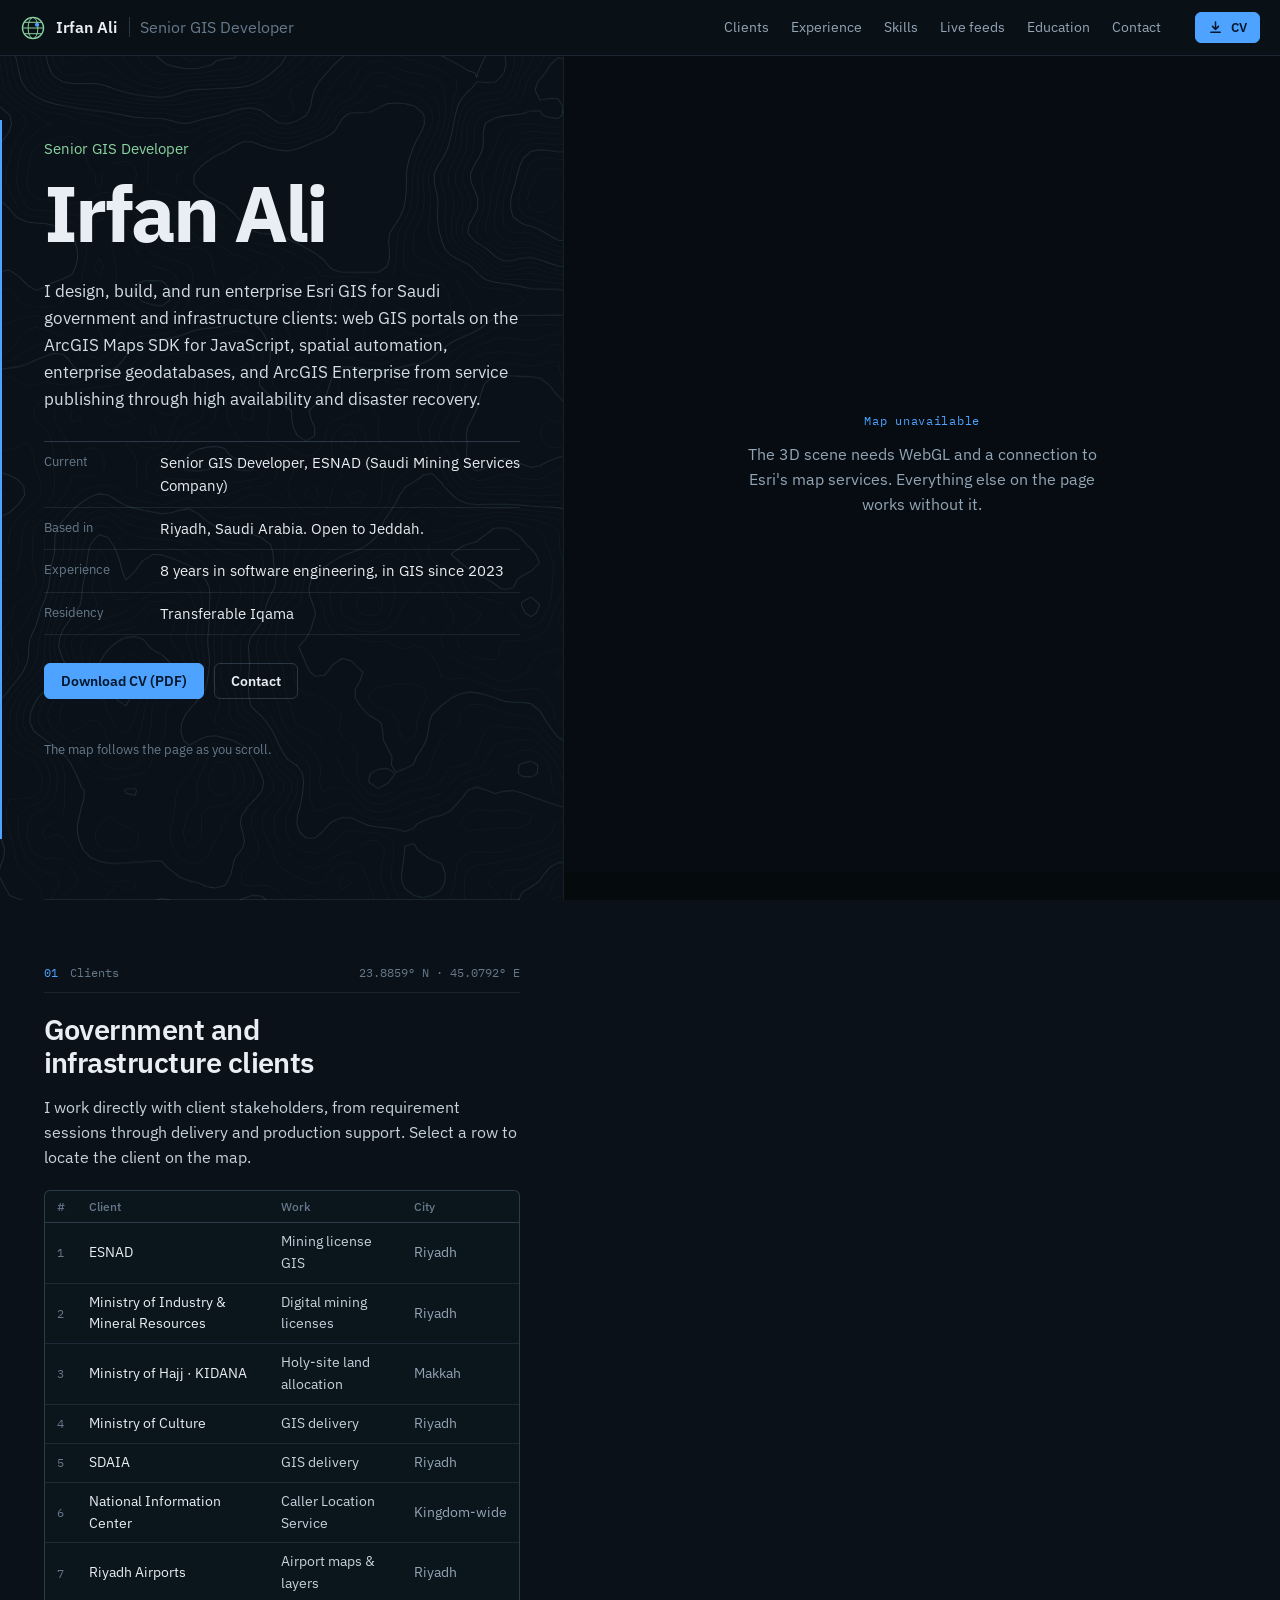
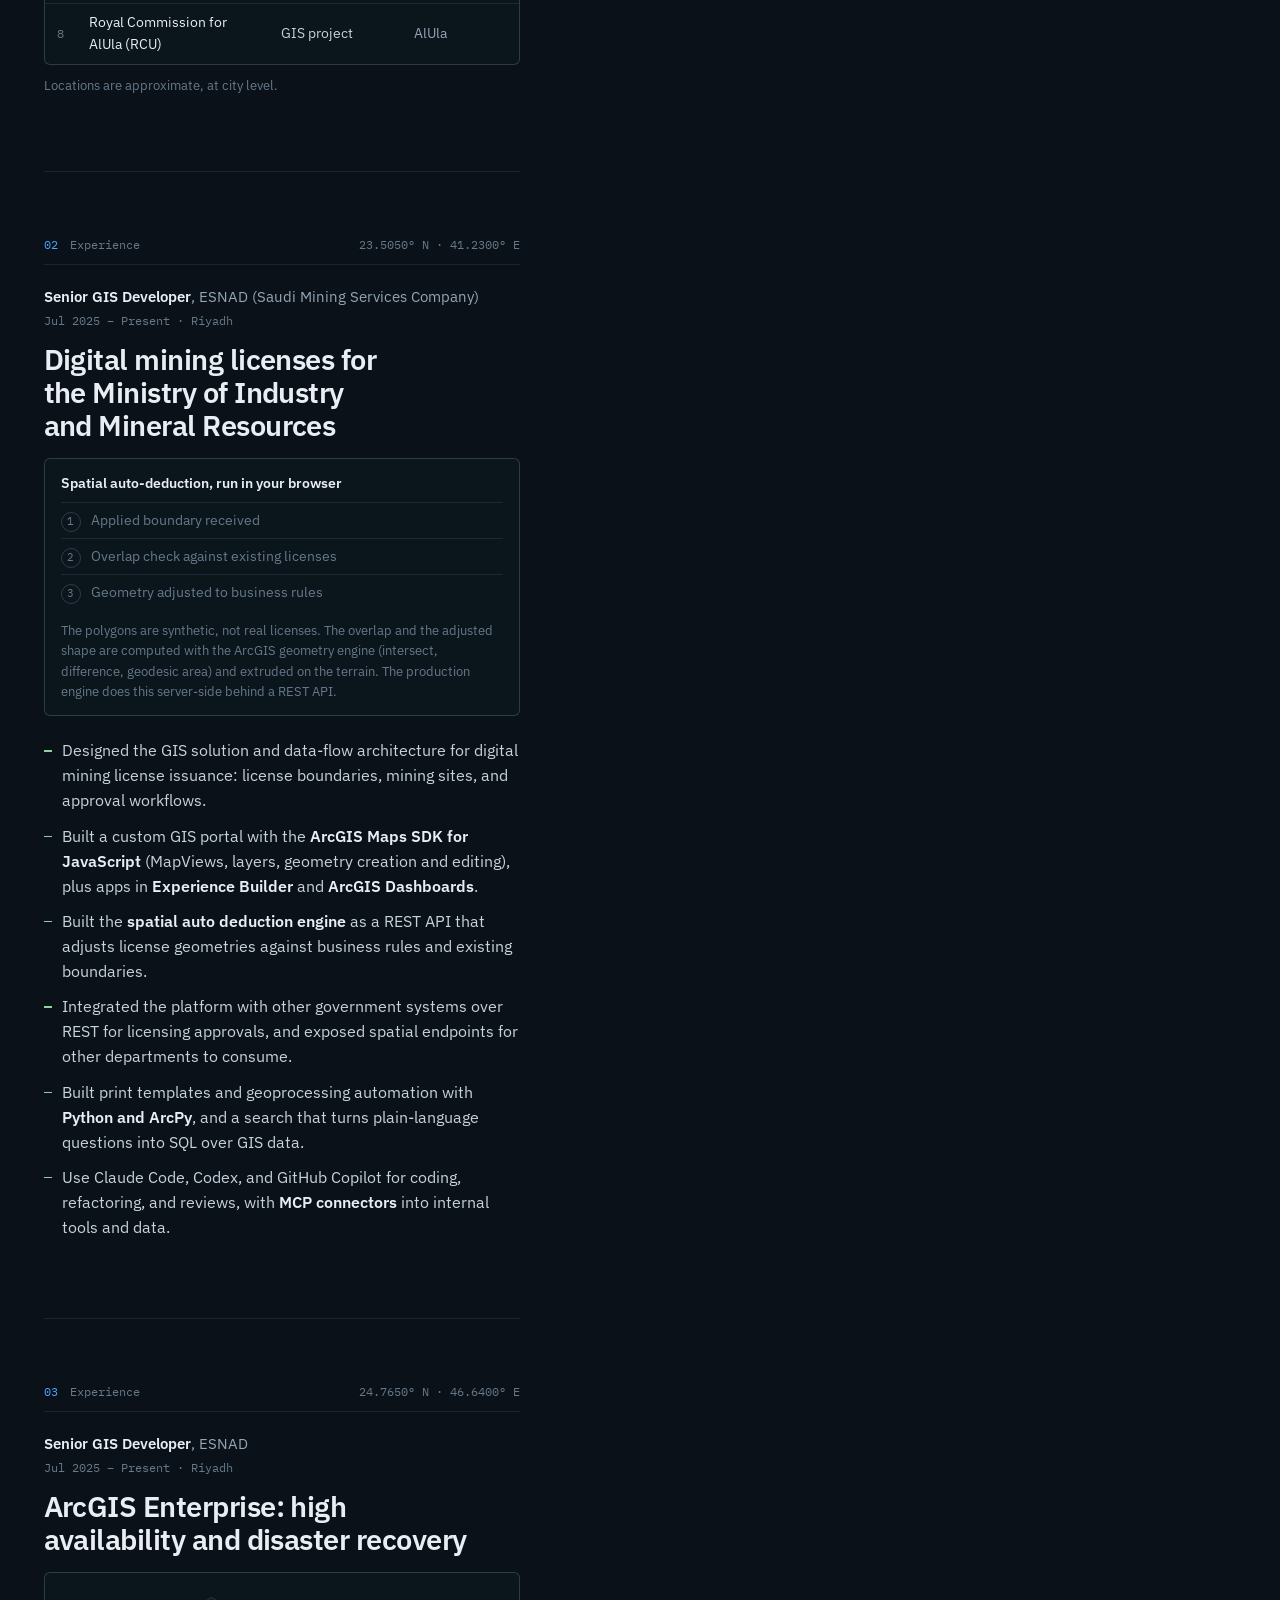
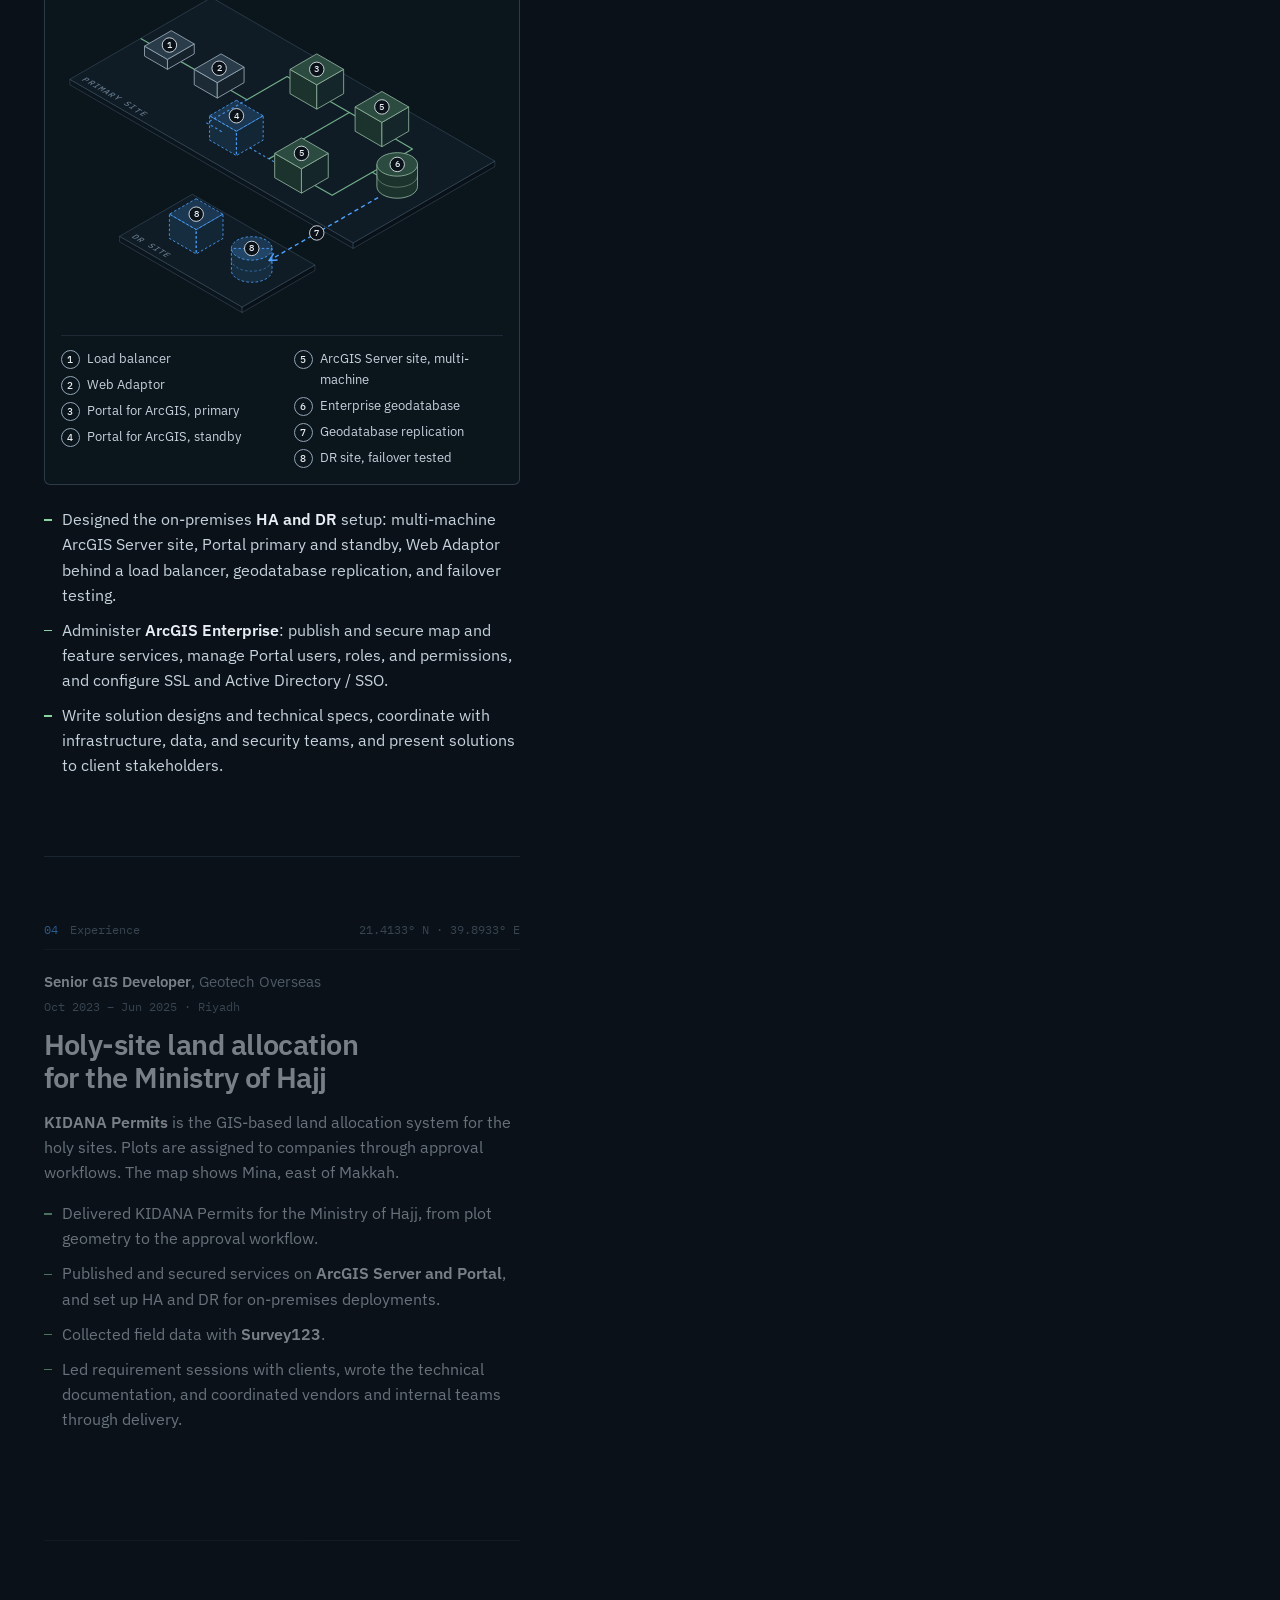
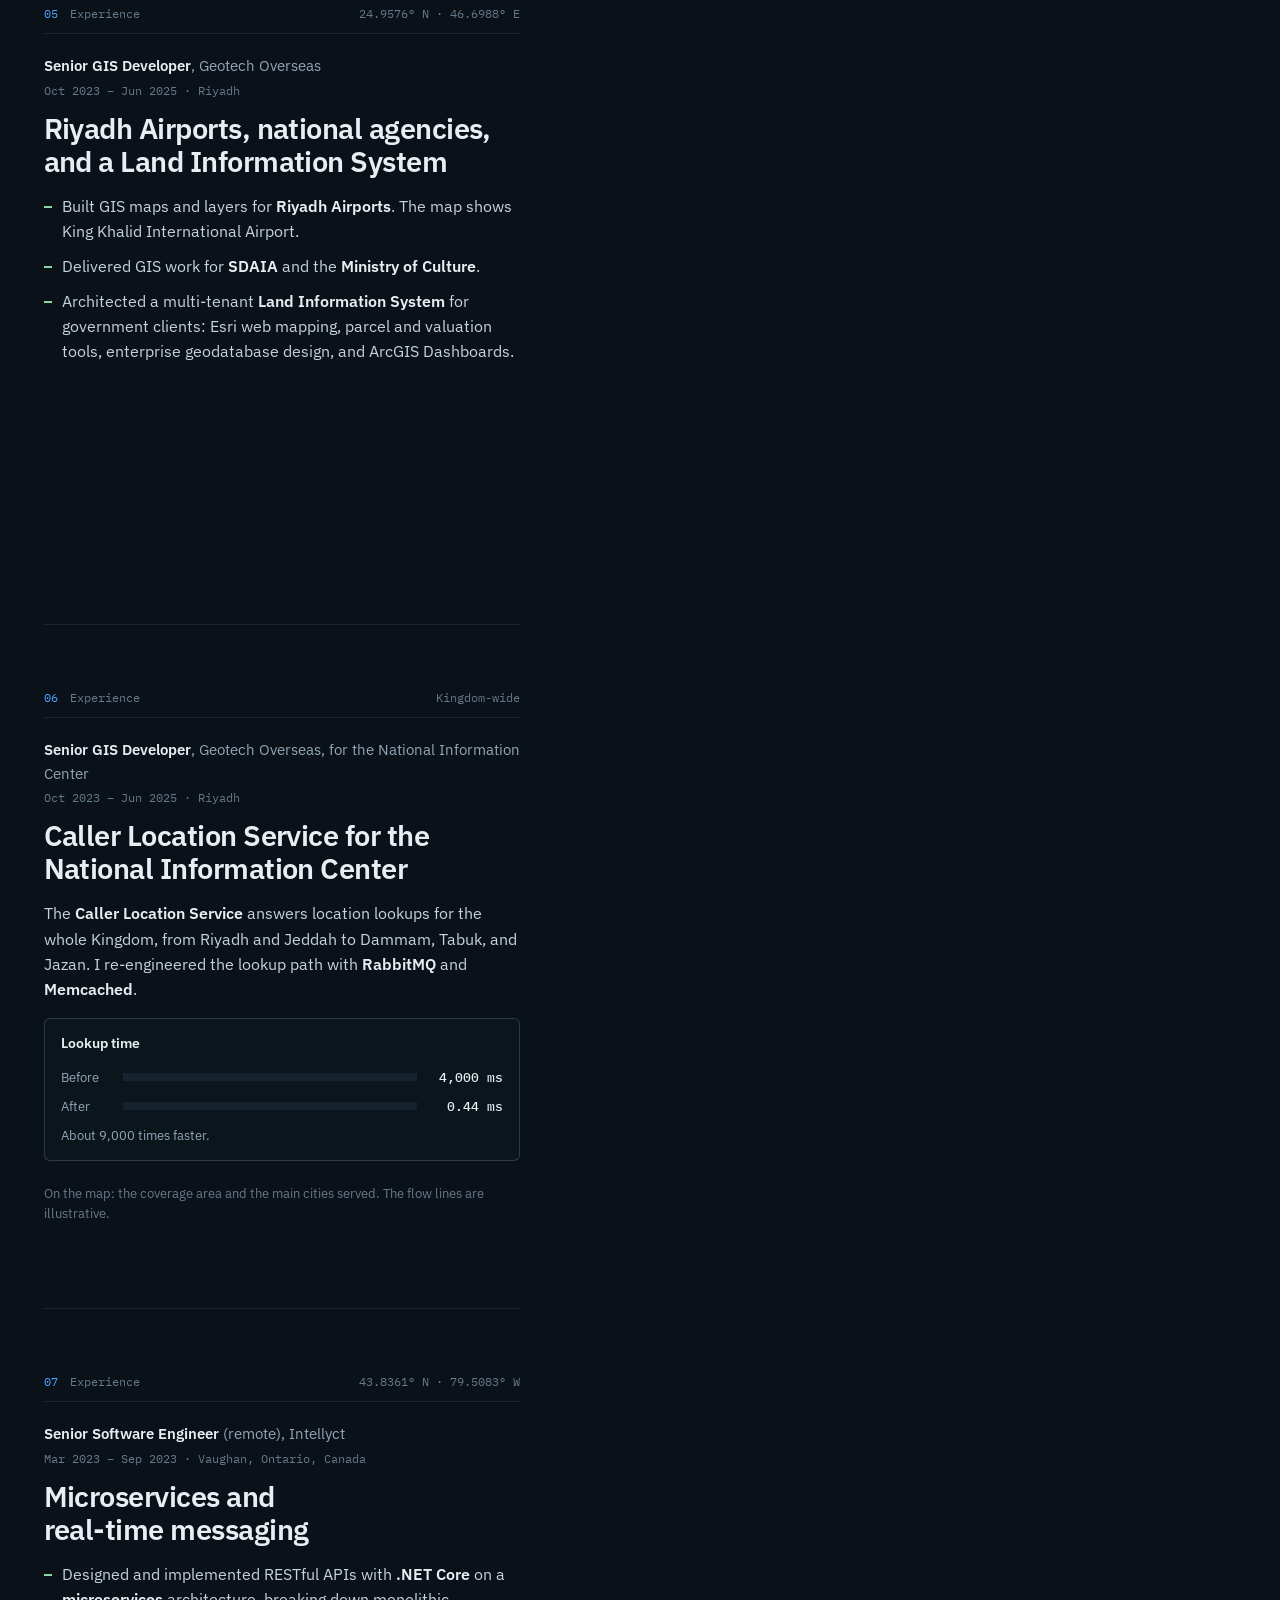
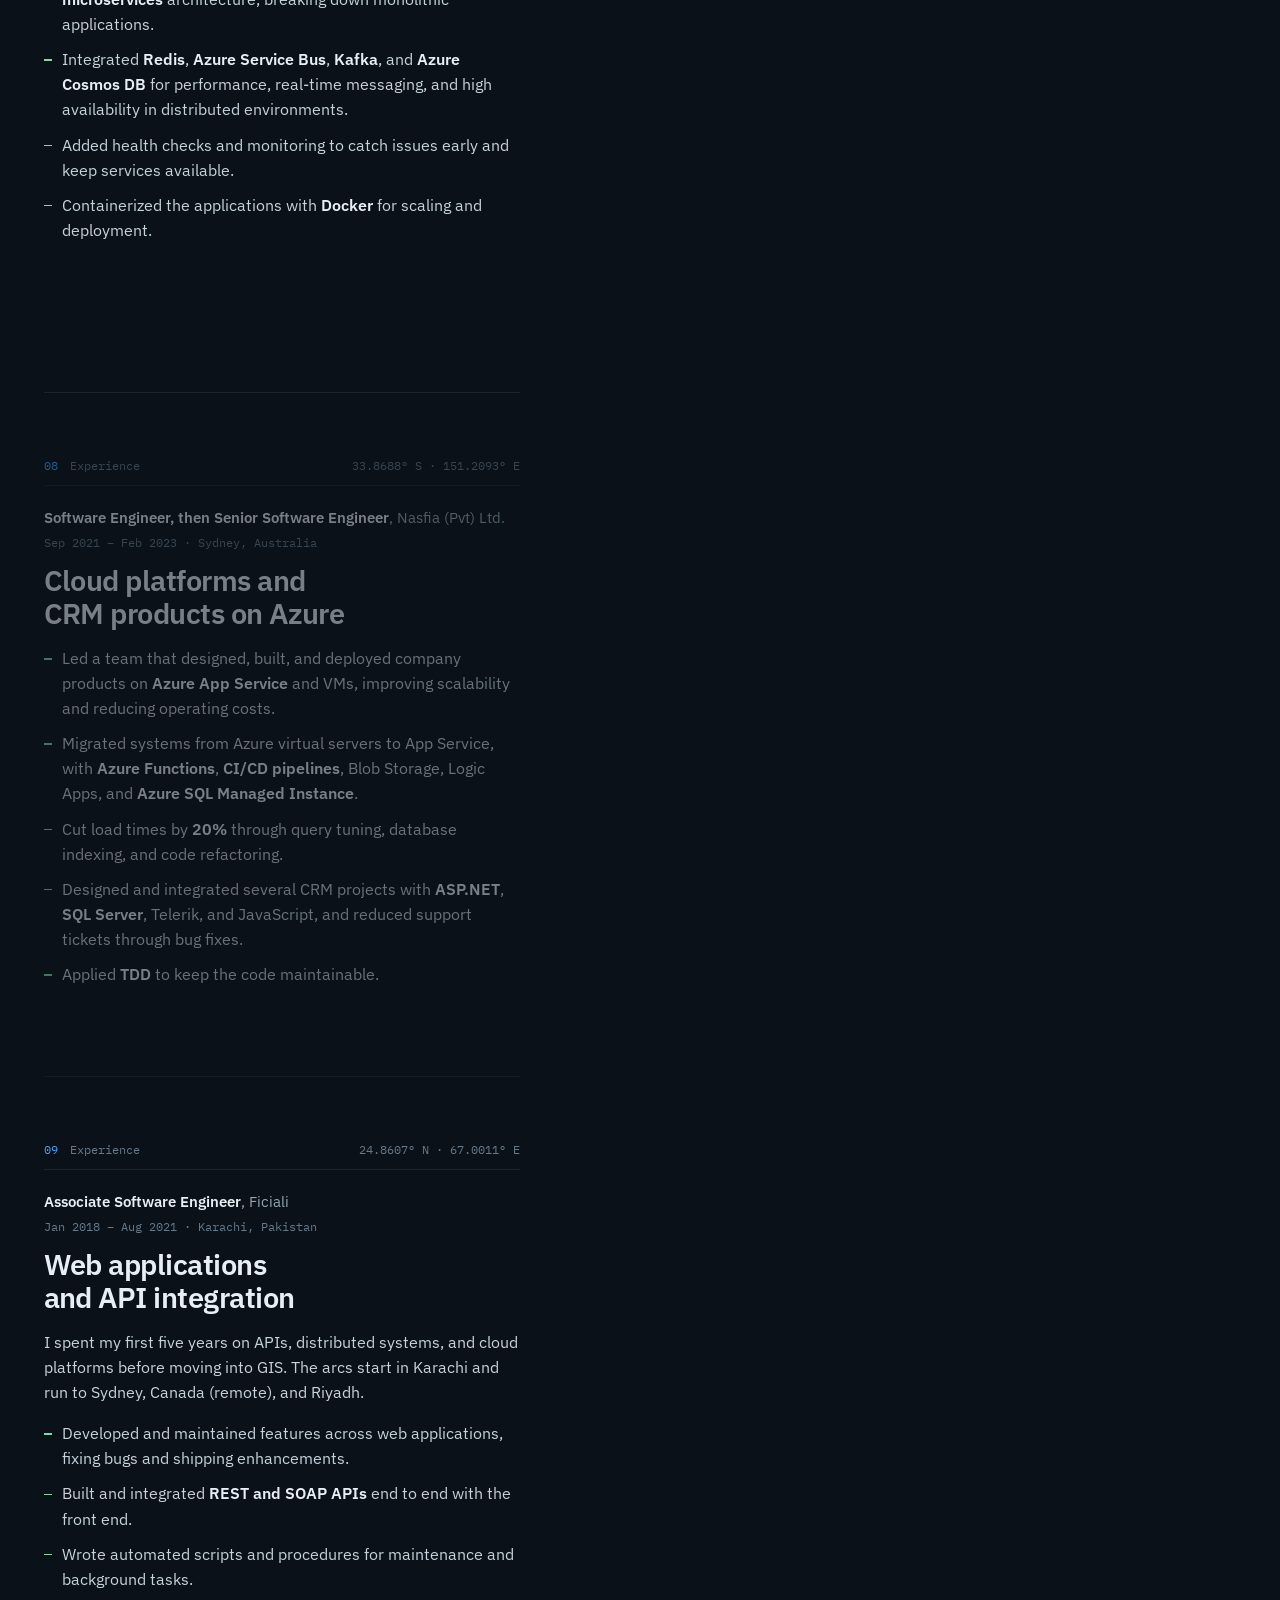
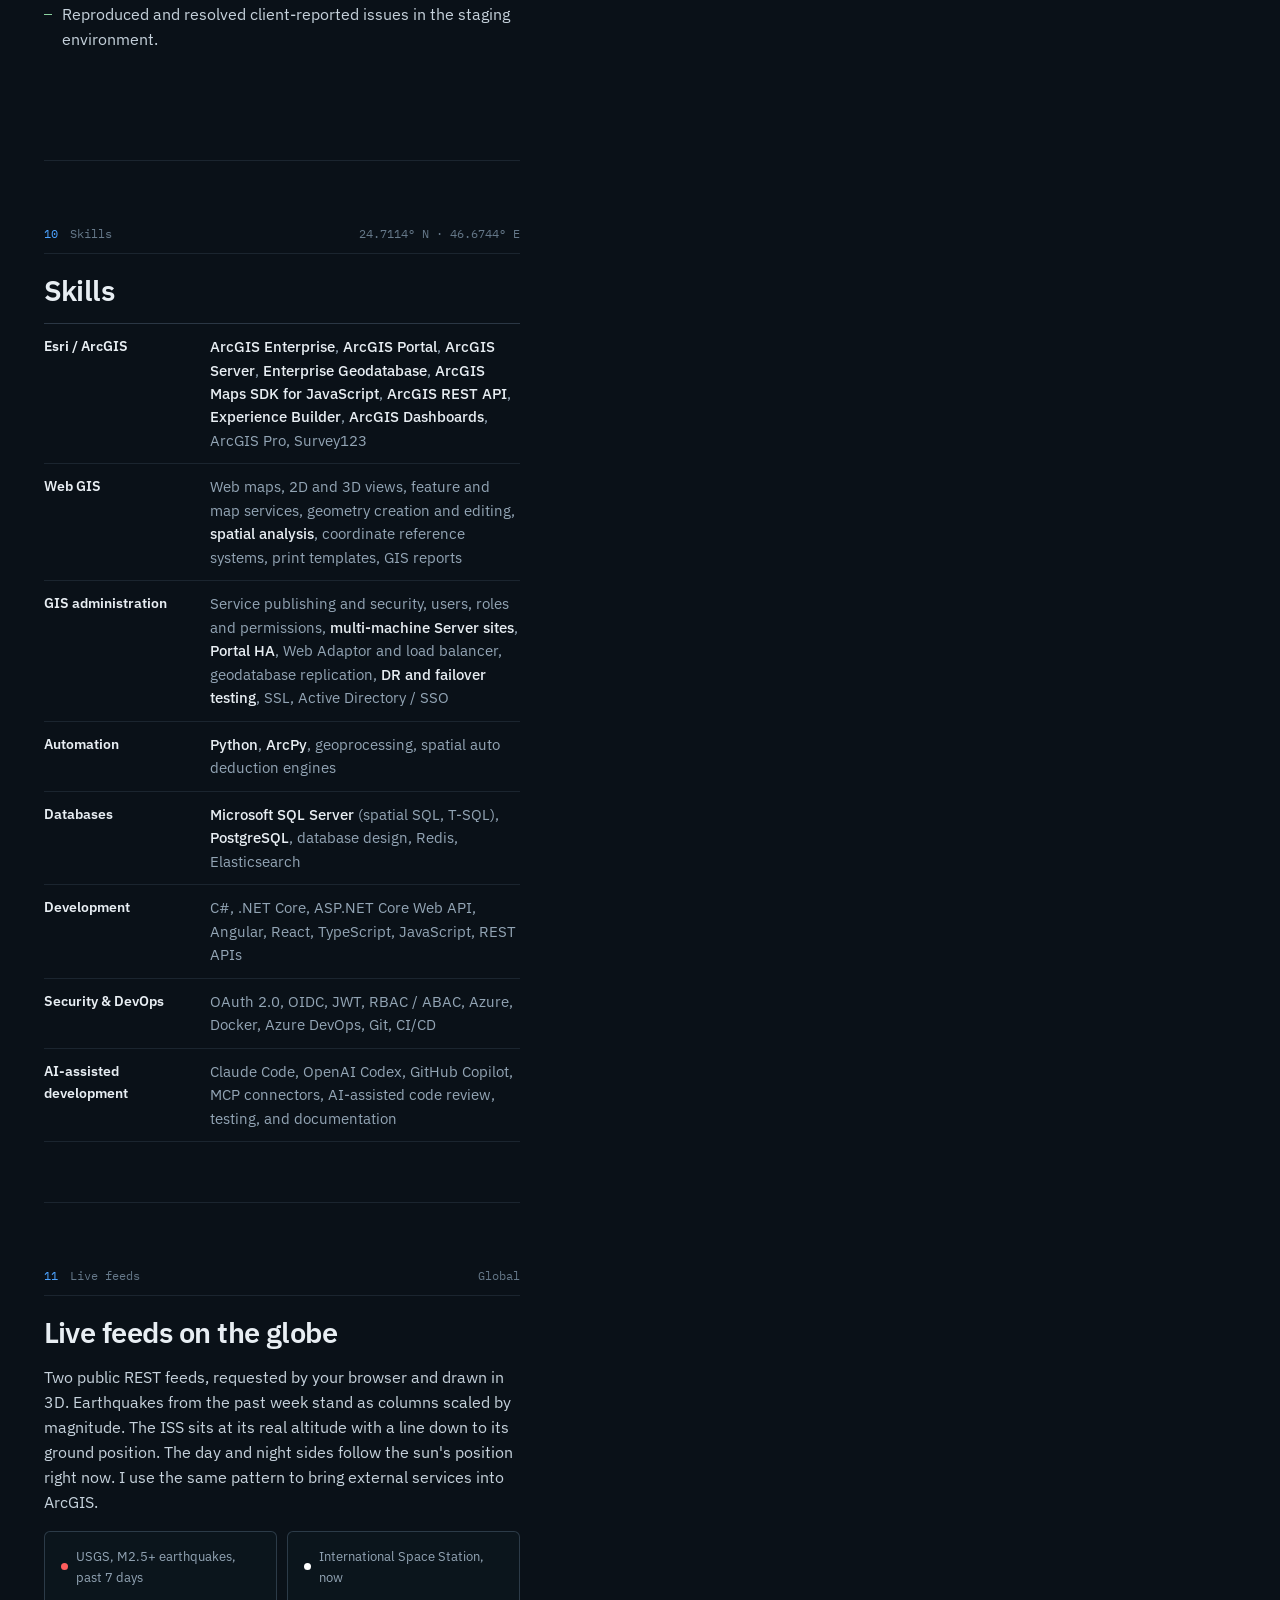
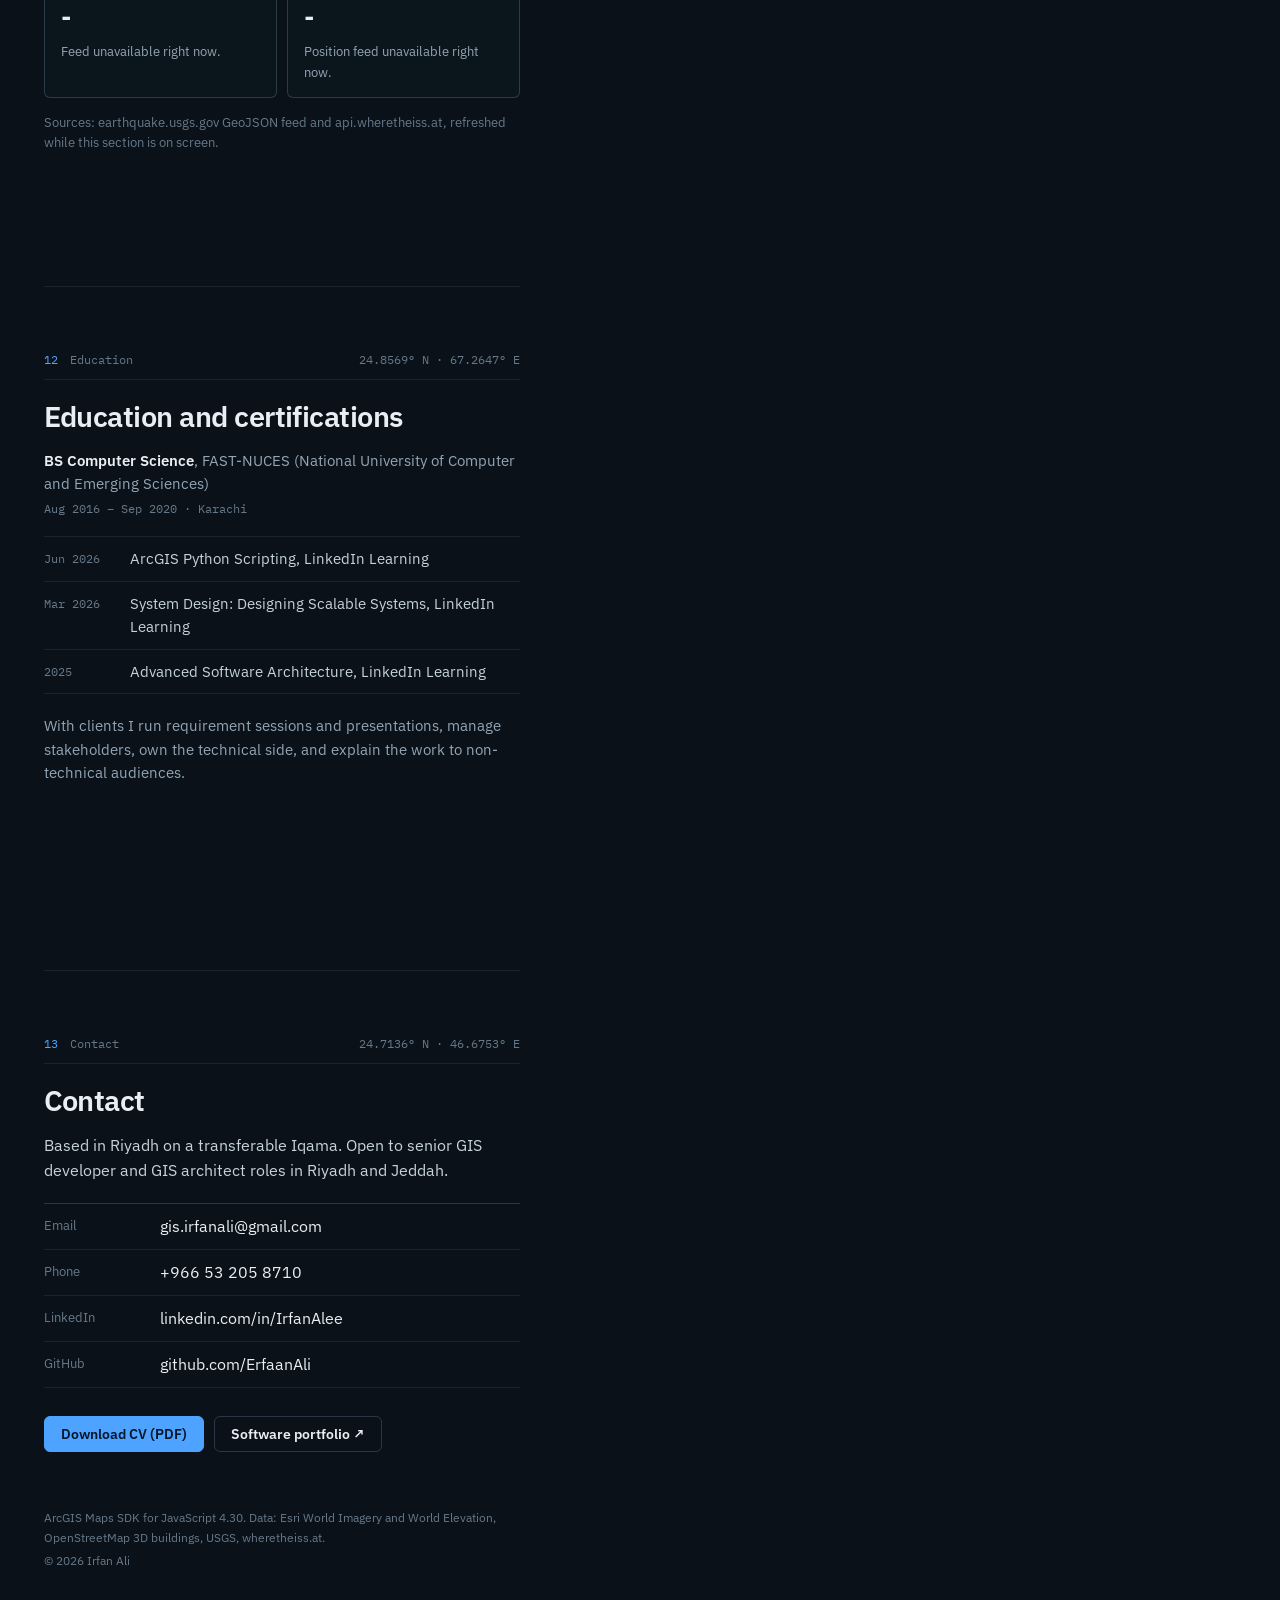
==== commit 7628ff21: "Rewrite copy and rebuild the 3D scene - Plain first-person copy; facts table and skills table replac" ====
--- a/index.html
+++ b/index.html
@@ -7,7 +7,7 @@
   <meta name="description" content="Irfan Ali, Senior GIS Developer in Riyadh. Enterprise Esri GIS for Saudi government and infrastructure: ArcGIS Enterprise, web GIS portals, spatial automation, HA/DR.">
   <meta name="theme-color" content="#0a1118">
   <meta property="og:title" content="Irfan Ali · Senior GIS Developer">
-  <meta property="og:description" content="Enterprise Esri GIS for Saudi government and infrastructure. An interactive 3D map resume.">
+  <meta property="og:description" content="Enterprise Esri GIS for Saudi government and infrastructure. Resume on a 3D map.">
   <meta property="og:type" content="website">
   <link rel="icon" href="assets/favicon.svg" type="image/svg+xml">
 
@@ -24,13 +24,13 @@
   <header class="topbar">
     <a class="brand" href="#intro" aria-label="Irfan Ali, back to top">
       <svg viewBox="0 0 32 32" aria-hidden="true"><circle cx="16" cy="16" r="13" fill="none" stroke="currentColor" stroke-width="1.6"/><ellipse cx="16" cy="16" rx="6" ry="13" fill="none" stroke="currentColor" stroke-width="1.2"/><path d="M3 16h26M5.5 9h21M5.5 23h21" stroke="currentColor" stroke-width="1.2" fill="none"/><circle cx="21" cy="12" r="2.6" fill="var(--accent)"/></svg>
-      <span>Irfan Ali <em>/ GIS</em></span>
+      <span>Irfan Ali <em>Senior GIS Developer</em></span>
     </a>
     <nav class="nav" aria-label="Sections">
-      <a href="#profile" data-nav="profile">Profile</a>
+      <a href="#profile" data-nav="profile">Clients</a>
       <a href="#esnad" data-nav="experience">Experience</a>
       <a href="#skills" data-nav="skills">Skills</a>
-      <a href="#live" data-nav="live">Live data</a>
+      <a href="#live" data-nav="live">Live feeds</a>
       <a href="#education" data-nav="education">Education</a>
       <a href="#contact" data-nav="contact">Contact</a>
     </nav>
@@ -48,46 +48,51 @@
       <div id="map" class="map"></div>
 
       <div class="map-loading" id="mapLoading">
-        <div class="radar" aria-hidden="true"></div>
-        <p>Loading 3D scene<span class="mono" id="loadingText"> · requesting tiles</span></p>
+        <div class="loadbar" aria-hidden="true"><i></i></div>
+        <p class="mono">Loading scene</p>
       </div>
 
       <div class="map-fallback" id="mapFallback" hidden>
-        <p class="mono">MAP UNAVAILABLE</p>
-        <p>The 3D scene needs WebGL and a connection to Esri's map services. The resume still works; scroll on.</p>
+        <p class="mono">Map unavailable</p>
+        <p>The 3D scene needs WebGL and a connection to Esri's map services. Everything else on the page works without it.</p>
       </div>
 
-      <div class="chip" id="locChip" aria-live="polite">
-        <span class="pulse" aria-hidden="true"></span>
-        <span class="chip-text"><strong id="locName">Arabian Peninsula</strong><span class="mono" id="locCoord">23.8859° N · 45.0792° E</span></span>
+      <div class="titleblock" id="locChip" aria-live="polite">
+        <span class="tb-no mono" id="locNo">00</span>
+        <span class="tb-text"><strong id="locName">Arabian Peninsula</strong><span class="mono" id="locCoord">23.8859° N · 45.0792° E</span></span>
       </div>
 
       <details class="panel" id="layerPanel">
         <summary><svg viewBox="0 0 16 16" aria-hidden="true"><path d="M8 1.5 1.5 5 8 8.5 14.5 5zM1.5 8 8 11.5 14.5 8M1.5 11 8 14.5 14.5 11" fill="none" stroke="currentColor" stroke-width="1.3" stroke-linejoin="round"/></svg>Layers</summary>
         <div class="panel-body">
-          <p class="panel-label mono">BASEMAP</p>
+          <p class="panel-label">Basemap</p>
           <div class="seg" role="radiogroup" aria-label="Basemap">
             <button type="button" role="radio" aria-checked="true" data-basemap="imagery">Imagery</button>
             <button type="button" role="radio" aria-checked="false" data-basemap="topo">Topo</button>
             <button type="button" role="radio" aria-checked="false" data-basemap="dark">Dark</button>
           </div>
-          <p class="panel-label mono">OPERATIONAL LAYERS</p>
+          <p class="panel-label">Layers</p>
           <label class="toggle"><input type="checkbox" data-layer="clients"><span class="sw sw-point"></span>Client sites</label>
-          <label class="toggle"><input type="checkbox" data-layer="licenses"><span class="sw sw-poly"></span>License demo</label>
-          <label class="toggle"><input type="checkbox" data-layer="coverage"><span class="sw sw-cov"></span>CLS coverage · KSA</label>
+          <label class="toggle"><input type="checkbox" data-layer="licenses"><span class="sw sw-poly"></span>License volumes (demo)</label>
+          <label class="toggle"><input type="checkbox" data-layer="coverage"><span class="sw sw-cov"></span>CLS coverage</label>
           <label class="toggle"><input type="checkbox" data-layer="career"><span class="sw sw-line"></span>Career path</label>
-          <label class="toggle"><input type="checkbox" data-layer="quakes"><span class="sw sw-quake"></span>Earthquakes · USGS live</label>
-          <label class="toggle"><input type="checkbox" data-layer="iss"><span class="sw sw-iss"></span>ISS · live position</label>
+          <label class="toggle"><input type="checkbox" data-layer="buildings"><span class="sw sw-bldg"></span>3D buildings (OSM)</label>
+          <label class="toggle"><input type="checkbox" data-layer="quakes"><span class="sw sw-quake"></span>Earthquakes (USGS)</label>
+          <label class="toggle"><input type="checkbox" data-layer="iss"><span class="sw sw-iss"></span>ISS position</label>
+          <label class="toggle"><input type="checkbox" data-layer="graticule"><span class="sw sw-grat"></span>Graticule 15°</label>
+          <p class="panel-label">Sun <span id="sunLabel">fixed light</span></p>
+          <input class="sun" id="sunSlider" type="range" min="5" max="19" step="0.25" value="12" aria-label="Time of day for sun position and shadows">
         </div>
       </details>
 
-      <div class="hud mono" aria-hidden="true">
-        <span><b>LAT</b> <i id="hudLat">-</i></span>
-        <span><b>LON</b> <i id="hudLon">-</i></span>
-        <span><b>ALT</b> <i id="hudAlt">-</i></span>
-        <span class="hud-x"><b>HDG</b> <i id="hudHdg">-</i></span>
-        <span class="hud-x"><b>TILT</b> <i id="hudTilt">-</i></span>
-        <span class="hud-x"><b>SR</b> <i>WGS84</i></span>
+      <div class="statusbar mono" aria-hidden="true">
+        <span><i id="hudLat">-</i> <i id="hudLon">-</i></span>
+        <span><b>Elev</b> <i id="hudElev">-</i></span>
+        <span><b>Scale</b> <i id="hudScale">-</i></span>
+        <span class="sb-x"><b>Hdg</b> <i id="hudHdg">-</i></span>
+        <span class="sb-x"><b>Tilt</b> <i id="hudTilt">-</i></span>
+        <span class="sb-x"><b>Eye</b> <i id="hudAlt">-</i></span>
+        <span class="sb-x sb-end">WGS 84</span>
       </div>
     </aside>
 
@@ -95,35 +100,29 @@
     <main class="story" id="story">
 
       <section class="chapter chapter-intro" id="intro" data-chapter="intro">
-        <div class="meta mono"><span class="lyr">LYR 00</span><span>INTRO</span><span>24.7136° N · 46.6753° E</span></div>
-        <p class="eyebrow">Senior GIS Developer · Based in Riyadh, Saudi Arabia</p>
+        <p class="eyebrow">Senior GIS Developer</p>
         <h1>Irfan Ali</h1>
-        <p class="lede">I build enterprise Esri GIS for Saudi government and infrastructure: custom web GIS portals, spatial automation, enterprise geodatabases, and ArcGIS Enterprise from service publishing to high availability and disaster recovery.</p>
-        <ul class="tags">
-          <li class="tag tag-accent">Riyadh (current) · Jeddah</li>
-          <li class="tag">8 years in software engineering</li>
-          <li class="tag">ArcGIS Enterprise · Maps SDK for JS</li>
-        </ul>
+        <p class="lede">I design, build, and run enterprise Esri GIS for Saudi government and infrastructure clients: web GIS portals on the ArcGIS Maps SDK for JavaScript, spatial automation, enterprise geodatabases, and ArcGIS Enterprise from service publishing through high availability and disaster recovery.</p>
+        <dl class="facts">
+          <div><dt>Current</dt><dd>Senior GIS Developer, ESNAD (Saudi Mining Services Company)</dd></div>
+          <div><dt>Based in</dt><dd>Riyadh, Saudi Arabia. Open to Jeddah.</dd></div>
+          <div><dt>Experience</dt><dd>8 years in software engineering, in GIS since 2023</dd></div>
+          <div><dt>Residency</dt><dd>Transferable Iqama</dd></div>
+        </dl>
         <div class="ctas">
           <a class="btn" href="assets/docs/Irfan-Ali-Senior-GIS-Developer.pdf" download>Download CV (PDF)</a>
-          <a class="btn btn-ghost" href="#contact">Get in touch</a>
-        </div>
-        <dl class="stats">
-          <div><dt>Gov &amp; infra clients</dt><dd>8</dd></div>
-          <div><dt>Caller location lookup</dt><dd>0.44<small>ms</small></dd></div>
-          <div><dt>ArcGIS Enterprise</dt><dd>HA<small>/DR</small></dd></div>
-        </dl>
-        <p class="scroll-hint mono"><span aria-hidden="true">↓</span> Scroll and the map flies to each project</p>
+          <a class="btn btn-ghost" href="#contact">Contact</a>
+        </div>
+        <p class="scroll-hint">The map follows the page as you scroll.</p>
       </section>
 
       <section class="chapter" id="profile" data-chapter="profile" data-nav="profile">
-        <div class="meta mono"><span class="lyr">LYR 01</span><span>PROFILE</span><span>23.8859° N · 45.0792° E</span></div>
-        <h2>Enterprise GIS for the Kingdom's public sector</h2>
-        <p>Senior GIS Developer with 8 years in software engineering. I work directly with stakeholders from requirements through delivery and production support, and I use AI tools every day to design, code, test, and document faster.</p>
-        <p class="table-caption mono">ATTRIBUTE TABLE · clients.geojson · 8 features <span class="hint">· select a row to locate it</span></p>
+        <div class="meta mono"><span class="no">01</span><span>Clients</span><span class="coord">23.8859° N · 45.0792° E</span></div>
+        <h2>Government and infrastructure clients</h2>
+        <p>I work directly with client stakeholders, from requirement sessions through delivery and production support. Select a row to locate the client on the map.</p>
         <div class="table-wrap">
           <table class="attr" id="clientTable">
-            <thead><tr><th>OID</th><th>CLIENT</th><th>WORK</th><th>CITY</th></tr></thead>
+            <thead><tr><th>#</th><th>Client</th><th>Work</th><th>City</th></tr></thead>
             <tbody>
               <tr tabindex="0" data-oid="1"><td>1</td><td>ESNAD</td><td>Mining license GIS</td><td>Riyadh</td></tr>
               <tr tabindex="0" data-oid="2"><td>2</td><td>Ministry of Industry &amp; Mineral Resources</td><td>Digital mining licenses</td><td>Riyadh</td></tr>
@@ -136,208 +135,236 @@
             </tbody>
           </table>
         </div>
+        <p class="small-note">Locations are approximate, at city level.</p>
       </section>
 
       <section class="chapter" id="esnad" data-chapter="esnad" data-nav="experience">
-        <div class="meta mono"><span class="lyr">LYR 02</span><span>EXPERIENCE</span><span>23.5050° N · 41.2300° E</span></div>
-        <p class="role"><strong>Senior GIS Developer</strong> · ESNAD, Saudi Mining Services Company<span class="when mono">Jul 2025 – Present · Riyadh</span></p>
+        <div class="meta mono"><span class="no">02</span><span>Experience</span><span class="coord">23.5050° N · 41.2300° E</span></div>
+        <p class="role"><strong>Senior GIS Developer</strong>, ESNAD (Saudi Mining Services Company)<span class="when mono">Jul 2025 – Present · Riyadh</span></p>
         <h2>Digital mining licenses for the Ministry of Industry and Mineral Resources</h2>
 
         <div class="demo" id="deductionDemo">
           <div class="demo-head">
-            <p class="mono">GEOPROCESSING · spatial auto-deduction</p>
+            <p>Spatial auto-deduction, run in your browser</p>
             <button type="button" class="btn btn-sm btn-ghost" id="replayDeduction">Run again</button>
           </div>
           <ol class="steps" id="deductionSteps">
-            <li data-step="1"><span class="mono">01</span>Applied boundary received</li>
-            <li data-step="2"><span class="mono">02</span>Overlap check against existing licenses<em id="overlapOut"></em></li>
-            <li data-step="3"><span class="mono">03</span>Geometry adjusted to business rules<em id="resultOut"></em></li>
+            <li data-step="1"><span class="mono">1</span>Applied boundary received</li>
+            <li data-step="2"><span class="mono">2</span>Overlap check against existing licenses<em id="overlapOut"></em></li>
+            <li data-step="3"><span class="mono">3</span>Geometry adjusted to business rules<em id="resultOut"></em></li>
           </ol>
-          <p class="demo-note">Synthetic geometry for illustration. The overlap and the adjusted shape are computed live in your browser by the ArcGIS geometry engine, the same kind of operation the production REST API runs.</p>
+          <p class="demo-note">The polygons are synthetic, not real licenses. The overlap and the adjusted shape are computed with the ArcGIS geometry engine (intersect, difference, geodesic area) and extruded on the terrain. The production engine does this server-side behind a REST API.</p>
         </div>
 
         <ul class="bullets">
           <li>Designed the GIS solution and data-flow architecture for digital mining license issuance: license boundaries, mining sites, and approval workflows.</li>
-          <li>Built a custom GIS portal with the <b>ArcGIS Maps SDK for JavaScript</b> (MapViews, layers, geometry creation and editing) plus apps in <b>Experience Builder</b> and <b>ArcGIS Dashboards</b>.</li>
-          <li>Built a <b>spatial auto deduction engine</b> as a REST API that adjusts license geometries against business rules and existing boundaries.</li>
-          <li>Administer <b>ArcGIS Enterprise</b>: published and secured map and feature services, Portal users, roles and permissions, SSL, and Active Directory / SSO.</li>
-          <li>Designed the on-premises <b>HA and DR</b> setup: multi-machine ArcGIS Server site, Portal primary/standby, web adaptor behind a load balancer, geodatabase replication, and failover testing.</li>
-          <li>Integrated with other government systems through REST APIs for licensing approvals and exposed spatial endpoints for other departments.</li>
-          <li>Built print templates and geoprocessing automation with <b>Python and ArcPy</b>, plus an AI search that turns plain-language questions into SQL over GIS data.</li>
-          <li>Use Claude Code, Codex, and GitHub Copilot daily, and connect AI assistants to internal tools and data through <b>MCP connectors</b>.</li>
-        </ul>
-        <ul class="tags"><li class="tag">ArcGIS Enterprise</li><li class="tag">Maps SDK for JS</li><li class="tag">Experience Builder</li><li class="tag">Dashboards</li><li class="tag">ArcPy</li><li class="tag">REST API</li><li class="tag">HA / DR</li></ul>
+          <li>Built a custom GIS portal with the <b>ArcGIS Maps SDK for JavaScript</b> (MapViews, layers, geometry creation and editing), plus apps in <b>Experience Builder</b> and <b>ArcGIS Dashboards</b>.</li>
+          <li>Built the <b>spatial auto deduction engine</b> as a REST API that adjusts license geometries against business rules and existing boundaries.</li>
+          <li>Integrated the platform with other government systems over REST for licensing approvals, and exposed spatial endpoints for other departments to consume.</li>
+          <li>Built print templates and geoprocessing automation with <b>Python and ArcPy</b>, and a search that turns plain-language questions into SQL over GIS data.</li>
+          <li>Use Claude Code, Codex, and GitHub Copilot for coding, refactoring, and reviews, with <b>MCP connectors</b> into internal tools and data.</li>
+        </ul>
+      </section>
+
+      <section class="chapter" id="enterprise" data-chapter="enterprise" data-nav="experience">
+        <div class="meta mono"><span class="no">03</span><span>Experience</span><span class="coord">24.7650° N · 46.6400° E</span></div>
+        <p class="role"><strong>Senior GIS Developer</strong>, ESNAD<span class="when mono">Jul 2025 – Present · Riyadh</span></p>
+        <h2>ArcGIS Enterprise: high availability and disaster recovery</h2>
+        <figure class="topo-fig">
+          <svg class="topo" viewBox="-177 -10 520 391" role="img" aria-labelledby="topoTitle">
+          <title id="topoTitle">Isometric diagram of the ArcGIS Enterprise high availability and disaster recovery topology</title>
+          <defs><marker id="arr" viewBox="0 0 10 10" refX="8" refY="5" markerWidth="7" markerHeight="7" orient="auto"><path d="M1 1 9 5 1 9" fill="none" stroke="context-stroke" stroke-width="1.6"/></marker></defs>
+          <g class="plate"><polygon class="f-l" points="-166.6,96.2 166.6,288.6 166.6,295.1 -166.6,102.7"/><polygon class="f-r" points="333.2,192.4 166.6,288.6 166.6,295.1 333.2,198.9"/><polygon class="f-t" points="0.0,0.0 333.2,192.4 166.6,288.6 -166.6,96.2"/></g>
+          <g class="plate"><polygon class="f-l" points="-108.1,280.8 36.0,364.0 36.0,370.5 -108.1,287.3"/><polygon class="f-r" points="121.6,314.6 36.0,364.0 36.0,370.5 121.6,321.1"/><polygon class="f-t" points="-22.5,231.4 121.6,314.6 36.0,364.0 -108.1,280.8"/></g>
+          <text class="plate-label" transform="matrix(0.866,0.5,-0.866,0.5,-153.1,97.5)">PRIMARY SITE</text>
+          <text class="plate-label" transform="matrix(0.866,0.5,-0.866,0.5,-94.6,282.1)">DR SITE</text>
+          <polyline class="link" points="-83.3,48.1 -63.0,59.8"/>
+          <polyline class="link" points="-36.0,75.4 -4.5,93.6"/>
+          <polyline class="link" points="22.5,109.2 41.7,120.3 88.9,93.0 108.1,104.0"/>
+          <polyline class="link link-standby" points="41.7,120.3 -5.6,147.5 13.5,158.6"/>
+          <polyline class="link" points="139.6,122.2 184.6,148.2"/>
+          <polyline class="link link-standby" points="45.0,176.8 90.1,202.8"/>
+          <polyline class="link" points="162.1,135.2 67.5,189.8"/>
+          <polyline class="link" points="216.2,166.4 236.4,178.1 189.1,205.4 200.4,211.9"/>
+          <polyline class="link" points="121.6,221.0 141.9,232.7 189.1,205.4"/>
+          <g class="node"><polygon class="f-l" points="92.3,84.5 123.8,102.7 123.8,131.3 92.3,113.1"/><polygon class="f-r" points="155.4,84.5 123.8,102.7 123.8,131.3 155.4,113.1"/><polygon class="f-t" points="123.8,66.3 155.4,84.5 123.8,102.7 92.3,84.5"/></g>
+          <g class="node"><polygon class="f-l" points="168.9,128.7 200.4,146.9 200.4,175.5 168.9,157.3"/><polygon class="f-r" points="231.9,128.7 200.4,146.9 200.4,175.5 231.9,157.3"/><polygon class="f-t" points="200.4,110.5 231.9,128.7 200.4,146.9 168.9,128.7"/></g>
+          <g class="node node-edge"><polygon class="f-l" points="-78.8,57.2 -51.8,72.8 -51.8,84.5 -78.8,68.9"/><polygon class="f-r" points="-20.3,54.6 -51.8,72.8 -51.8,84.5 -20.3,66.3"/><polygon class="f-t" points="-47.3,39.0 -20.3,54.6 -51.8,72.8 -78.8,57.2"/></g>
+          <g class="node node-edge"><polygon class="f-l" points="-20.3,84.5 6.8,100.1 6.8,118.3 -20.3,102.7"/><polygon class="f-r" points="38.3,81.9 6.8,100.1 6.8,118.3 38.3,100.1"/><polygon class="f-t" points="11.3,66.3 38.3,81.9 6.8,100.1 -20.3,84.5"/></g>
+          <g class="node node-db"><path class="f-l" d="M194.5,196.3 V222.3 A23.9,13.8 0 0 0 242.3,222.3 V196.3 Z"/><path class="band" d="M194.5,209.3 A23.9,13.8 0 0 0 242.3,209.3"/><ellipse class="f-t" cx="218.4" cy="196.3" rx="23.9" ry="13.8"/></g>
+          <g class="node node-standby"><polygon class="f-l" points="-2.3,139.1 29.3,157.3 29.3,185.9 -2.3,167.7"/><polygon class="f-r" points="60.8,139.1 29.3,157.3 29.3,185.9 60.8,167.7"/><polygon class="f-t" points="29.3,120.9 60.8,139.1 29.3,157.3 -2.3,139.1"/></g>
+          <g class="node"><polygon class="f-l" points="74.3,183.3 105.8,201.5 105.8,230.1 74.3,211.9"/><polygon class="f-r" points="137.3,183.3 105.8,201.5 105.8,230.1 137.3,211.9"/><polygon class="f-t" points="105.8,165.1 137.3,183.3 105.8,201.5 74.3,183.3"/></g>
+          <line class="repl" x1="195.9" y1="235.3" x2="68.7" y2="308.8" marker-end="url(#arr)"/>
+          <g class="node node-standby"><polygon class="f-l" points="-49.5,254.8 -18.0,273.0 -18.0,301.6 -49.5,283.4"/><polygon class="f-r" points="13.5,254.8 -18.0,273.0 -18.0,301.6 13.5,283.4"/><polygon class="f-t" points="-18.0,236.6 13.5,254.8 -18.0,273.0 -49.5,254.8"/></g>
+          <g class="node node-db node-standby"><path class="f-l" d="M23.4,295.1 V321.1 A23.9,13.8 0 0 0 71.2,321.1 V295.1 Z"/><path class="band" d="M23.4,308.1 A23.9,13.8 0 0 0 71.2,308.1"/><ellipse class="f-t" cx="47.3" cy="295.1" rx="23.9" ry="13.8"/></g>
+          <g class="badge"><circle cx="-49.5" cy="55.9" r="8.5"/><text x="-49.5" y="59.3">1</text></g>
+          <g class="badge"><circle cx="9.0" cy="83.2" r="8.5"/><text x="9.0" y="86.6">2</text></g>
+          <g class="badge"><circle cx="123.8" cy="84.5" r="8.5"/><text x="123.8" y="87.9">3</text></g>
+          <g class="badge"><circle cx="29.3" cy="139.1" r="8.5"/><text x="29.3" y="142.5">4</text></g>
+          <g class="badge"><circle cx="200.4" cy="128.7" r="8.5"/><text x="200.4" y="132.1">5</text></g>
+          <g class="badge"><circle cx="105.8" cy="183.3" r="8.5"/><text x="105.8" y="186.7">5</text></g>
+          <g class="badge"><circle cx="218.4" cy="196.3" r="8.5"/><text x="218.4" y="199.7">6</text></g>
+          <g class="badge"><circle cx="123.8" cy="276.9" r="8.5"/><text x="123.8" y="280.3">7</text></g>
+          <g class="badge"><circle cx="-18.0" cy="254.8" r="8.5"/><text x="-18.0" y="258.2">8</text></g>
+          <g class="badge"><circle cx="47.3" cy="295.1" r="8.5"/><text x="47.3" y="298.5">8</text></g>
+          </svg>
+          <ol class="topo-key">
+            <li>Load balancer</li>
+            <li>Web Adaptor</li>
+            <li>Portal for ArcGIS, primary</li>
+            <li>Portal for ArcGIS, standby</li>
+            <li>ArcGIS Server site, multi-machine</li>
+            <li>Enterprise geodatabase</li>
+            <li>Geodatabase replication</li>
+            <li>DR site, failover tested</li>
+          </ol>
+        </figure>
+        <ul class="bullets">
+          <li>Designed the on-premises <b>HA and DR</b> setup: multi-machine ArcGIS Server site, Portal primary and standby, Web Adaptor behind a load balancer, geodatabase replication, and failover testing.</li>
+          <li>Administer <b>ArcGIS Enterprise</b>: publish and secure map and feature services, manage Portal users, roles, and permissions, and configure SSL and Active Directory / SSO.</li>
+          <li>Write solution designs and technical specs, coordinate with infrastructure, data, and security teams, and present solutions to client stakeholders.</li>
+        </ul>
       </section>
 
       <section class="chapter" id="kidana" data-chapter="kidana" data-nav="experience">
-        <div class="meta mono"><span class="lyr">LYR 03</span><span>EXPERIENCE</span><span>21.4133° N · 39.8933° E</span></div>
-        <p class="role"><strong>Senior GIS Developer</strong> · Geotech Overseas<span class="when mono">Oct 2023 – Jun 2025 · Riyadh</span></p>
+        <div class="meta mono"><span class="no">04</span><span>Experience</span><span class="coord">21.4133° N · 39.8933° E</span></div>
+        <p class="role"><strong>Senior GIS Developer</strong>, Geotech Overseas<span class="when mono">Oct 2023 – Jun 2025 · Riyadh</span></p>
         <h2>Holy-site land allocation for the Ministry of Hajj</h2>
-        <p>The map is now over Mina, the valley of tents outside Makkah, in 3D terrain. <b>KIDANA Permits</b> is the GIS-based land allocation system where holy-site plots are assigned to companies through approval workflows.</p>
+        <p><b>KIDANA Permits</b> is the GIS-based land allocation system for the holy sites. Plots are assigned to companies through approval workflows. The map shows Mina, east of Makkah.</p>
         <ul class="bullets">
           <li>Delivered KIDANA Permits for the Ministry of Hajj, from plot geometry to the approval workflow.</li>
           <li>Published and secured services on <b>ArcGIS Server and Portal</b>, and set up HA and DR for on-premises deployments.</li>
           <li>Collected field data with <b>Survey123</b>.</li>
-          <li>Led requirement sessions with clients, wrote technical documentation, and coordinated vendors and internal teams through delivery.</li>
+          <li>Led requirement sessions with clients, wrote the technical documentation, and coordinated vendors and internal teams through delivery.</li>
         </ul>
       </section>
 
       <section class="chapter" id="riyadh" data-chapter="riyadh" data-nav="experience">
-        <div class="meta mono"><span class="lyr">LYR 04</span><span>EXPERIENCE</span><span>24.7136° N · 46.6753° E</span></div>
-        <p class="role"><strong>Senior GIS Developer</strong> · Geotech Overseas<span class="when mono">Oct 2023 – Jun 2025 · Riyadh</span></p>
-        <h2>Airports, national services, and land information</h2>
-        <p>Riyadh is home base and where most of my government clients sit.</p>
-        <ul class="bullets">
-          <li>Built GIS maps and layers for <b>Riyadh Airports</b>, and delivered GIS work for <b>SDAIA</b> and the <b>Ministry of Culture</b>.</li>
-          <li>Architected a multi-tenant <b>Land Information System</b> with Esri web mapping, parcel and valuation tools, enterprise geodatabase design, and ArcGIS Dashboards for government clients.</li>
+        <div class="meta mono"><span class="no">05</span><span>Experience</span><span class="coord">24.9576° N · 46.6988° E</span></div>
+        <p class="role"><strong>Senior GIS Developer</strong>, Geotech Overseas<span class="when mono">Oct 2023 – Jun 2025 · Riyadh</span></p>
+        <h2>Riyadh Airports, national agencies, and a Land Information System</h2>
+        <ul class="bullets">
+          <li>Built GIS maps and layers for <b>Riyadh Airports</b>. The map shows King Khalid International Airport.</li>
+          <li>Delivered GIS work for <b>SDAIA</b> and the <b>Ministry of Culture</b>.</li>
+          <li>Architected a multi-tenant <b>Land Information System</b> for government clients: Esri web mapping, parcel and valuation tools, enterprise geodatabase design, and ArcGIS Dashboards.</li>
         </ul>
       </section>
 
       <section class="chapter" id="cls" data-chapter="cls" data-nav="experience">
-        <div class="meta mono"><span class="lyr">LYR 05</span><span>EXPERIENCE</span><span>KINGDOM-WIDE</span></div>
-        <p class="role"><strong>Senior GIS Developer</strong> · Geotech Overseas for the National Information Center<span class="when mono">Oct 2023 – Jun 2025 · Riyadh</span></p>
-        <h2>Caller Location Service, used across the whole Kingdom</h2>
-        <p>The <b>Caller Location Service (CLS)</b> I built for the National Information Center isn't tied to one city. It serves location lookups for the entire Kingdom of Saudi Arabia, from Riyadh and Jeddah to Dammam, Tabuk, and Jazan. The shaded area on the map is its coverage.</p>
+        <div class="meta mono"><span class="no">06</span><span>Experience</span><span class="coord">Kingdom-wide</span></div>
+        <p class="role"><strong>Senior GIS Developer</strong>, Geotech Overseas, for the National Information Center<span class="when mono">Oct 2023 – Jun 2025 · Riyadh</span></p>
+        <h2>Caller Location Service for the National Information Center</h2>
+        <p>The <b>Caller Location Service</b> answers location lookups for the whole Kingdom, from Riyadh and Jeddah to Dammam, Tabuk, and Jazan. I re-engineered the lookup path with <b>RabbitMQ</b> and <b>Memcached</b>.</p>
         <div class="speed">
-          <p class="mono speed-label">NIC CALLER LOCATION SERVICE · lookup time</p>
-          <div class="speed-row"><span class="mono">Before</span><span class="bar bar-before"><i></i></span><b>4,000 ms</b></div>
-          <div class="speed-row"><span class="mono">After</span><span class="bar bar-after"><i></i></span><b>0.44 ms</b></div>
-          <p class="speed-note">About 9,000× faster, using RabbitMQ and Memcached.</p>
-        </div>
-        <ul class="bullets">
-          <li>Re-engineered the lookup path with <b>RabbitMQ</b> and <b>Memcached</b>, taking response times from 4 seconds to 0.44 ms.</li>
-          <li>Built to serve requests from every region of the Kingdom, not a single city.</li>
-        </ul>
+          <p class="speed-label">Lookup time</p>
+          <div class="speed-row"><span>Before</span><span class="bar bar-before"><i></i></span><b class="mono">4,000 ms</b></div>
+          <div class="speed-row"><span>After</span><span class="bar bar-after"><i></i></span><b class="mono">0.44 ms</b></div>
+          <p class="speed-note">About 9,000 times faster.</p>
+        </div>
+        <p class="small-note">On the map: the coverage area and the main cities served. The flow lines are illustrative.</p>
       </section>
 
       <section class="chapter" id="intellyct" data-chapter="intellyct" data-nav="experience">
-        <div class="meta mono"><span class="lyr">LYR 06</span><span>EXPERIENCE</span><span>43.8361° N · 79.5083° W</span></div>
-        <p class="role"><strong>Senior Software Engineer (Remote)</strong> · Intellyct<span class="when mono">Mar 2023 – Sep 2023 · Vaughan, Ontario, Canada</span></p>
-        <h2>Microservices and real-time messaging for a Canadian product team</h2>
-        <ul class="bullets">
-          <li>Designed and implemented RESTful APIs with <b>.NET Core</b> and a <b>microservices</b> architecture, breaking down monolithic apps.</li>
-          <li>Integrated <b>Redis</b>, <b>Azure Service Bus</b>, <b>Kafka</b>, and <b>Azure Cosmos DB</b> for better performance, real-time messaging, and high availability in distributed environments.</li>
-          <li>Implemented health checks and monitoring to catch issues early and keep services available.</li>
-          <li>Containerized apps with <b>Docker</b> for efficient scaling and deployment.</li>
-        </ul>
-        <ul class="tags"><li class="tag">.NET Core</li><li class="tag">Microservices</li><li class="tag">Kafka</li><li class="tag">Azure Service Bus</li><li class="tag">Cosmos DB</li><li class="tag">Redis</li><li class="tag">Docker</li></ul>
+        <div class="meta mono"><span class="no">07</span><span>Experience</span><span class="coord">43.8361° N · 79.5083° W</span></div>
+        <p class="role"><strong>Senior Software Engineer</strong> (remote), Intellyct<span class="when mono">Mar 2023 – Sep 2023 · Vaughan, Ontario, Canada</span></p>
+        <h2>Microservices and real-time messaging</h2>
+        <ul class="bullets">
+          <li>Designed and implemented RESTful APIs with <b>.NET Core</b> on a <b>microservices</b> architecture, breaking down monolithic applications.</li>
+          <li>Integrated <b>Redis</b>, <b>Azure Service Bus</b>, <b>Kafka</b>, and <b>Azure Cosmos DB</b> for performance, real-time messaging, and high availability in distributed environments.</li>
+          <li>Added health checks and monitoring to catch issues early and keep services available.</li>
+          <li>Containerized the applications with <b>Docker</b> for scaling and deployment.</li>
+        </ul>
       </section>
 
       <section class="chapter" id="nasfia" data-chapter="nasfia" data-nav="experience">
-        <div class="meta mono"><span class="lyr">LYR 07</span><span>EXPERIENCE</span><span>33.8688° S · 151.2093° E</span></div>
-        <p class="role"><strong>Software Engineer → Senior Software Engineer</strong> · Nasfia (Pvt) Ltd.<span class="when mono">Sep 2021 – Feb 2023 · Sydney, Australia</span></p>
+        <div class="meta mono"><span class="no">08</span><span>Experience</span><span class="coord">33.8688° S · 151.2093° E</span></div>
+        <p class="role"><strong>Software Engineer, then Senior Software Engineer</strong>, Nasfia (Pvt) Ltd.<span class="when mono">Sep 2021 – Feb 2023 · Sydney, Australia</span></p>
         <h2>Cloud platforms and CRM products on Azure</h2>
         <ul class="bullets">
-          <li>Led a team to design, develop, and deploy company products on <b>Azure App Service</b> and VMs, improving scalability and reducing operational costs.</li>
-          <li>Migrated systems from Azure virtual servers to App Service, integrating <b>Azure Functions</b>, <b>CI/CD pipelines</b>, Blob Storage, Logic Apps, and <b>Azure SQL Managed Instance</b> for cost savings and reliability.</li>
+          <li>Led a team that designed, built, and deployed company products on <b>Azure App Service</b> and VMs, improving scalability and reducing operating costs.</li>
+          <li>Migrated systems from Azure virtual servers to App Service, with <b>Azure Functions</b>, <b>CI/CD pipelines</b>, Blob Storage, Logic Apps, and <b>Azure SQL Managed Instance</b>.</li>
           <li>Cut load times by <b>20%</b> through query tuning, database indexing, and code refactoring.</li>
-          <li>Designed and integrated multiple CRM projects with <b>ASP.NET</b>, <b>SQL Server</b>, Telerik, HTML5, CSS3, Bootstrap, and JavaScript, and reduced support tickets through targeted bug fixes.</li>
-          <li>Applied <b>TDD</b> to keep the code maintainable and focused on business value.</li>
-        </ul>
-        <ul class="tags"><li class="tag">Azure App Service</li><li class="tag">Azure Functions</li><li class="tag">CI/CD</li><li class="tag">SQL Managed Instance</li><li class="tag">ASP.NET</li><li class="tag">TDD</li></ul>
+          <li>Designed and integrated several CRM projects with <b>ASP.NET</b>, <b>SQL Server</b>, Telerik, and JavaScript, and reduced support tickets through bug fixes.</li>
+          <li>Applied <b>TDD</b> to keep the code maintainable.</li>
+        </ul>
       </section>
 
       <section class="chapter" id="career" data-chapter="career" data-nav="experience">
-        <div class="meta mono"><span class="lyr">LYR 08</span><span>EXPERIENCE</span><span>24.8607° N · 67.0011° E</span></div>
-        <p class="role"><strong>Associate Software Engineer</strong> · Ficiali<span class="when mono">Jan 2018 – Aug 2021 · Karachi, Pakistan</span></p>
-        <h2>Where it started</h2>
-        <p>Before GIS, five years of building APIs, distributed systems, and cloud platforms. The arcs on the globe trace the route: from Karachi to Sydney, Canada, and finally Riyadh.</p>
+        <div class="meta mono"><span class="no">09</span><span>Experience</span><span class="coord">24.8607° N · 67.0011° E</span></div>
+        <p class="role"><strong>Associate Software Engineer</strong>, Ficiali<span class="when mono">Jan 2018 – Aug 2021 · Karachi, Pakistan</span></p>
+        <h2>Web applications and API integration</h2>
+        <p>I spent my first five years on APIs, distributed systems, and cloud platforms before moving into GIS. The arcs start in Karachi and run to Sydney, Canada (remote), and Riyadh.</p>
         <ul class="bullets">
           <li>Developed and maintained features across web applications, fixing bugs and shipping enhancements.</li>
-          <li>Built and integrated <b>REST and SOAP APIs</b> with end-to-end front-end integration.</li>
+          <li>Built and integrated <b>REST and SOAP APIs</b> end to end with the front end.</li>
           <li>Wrote automated scripts and procedures for maintenance and background tasks.</li>
           <li>Reproduced and resolved client-reported issues in the staging environment.</li>
         </ul>
       </section>
 
       <section class="chapter" id="skills" data-chapter="skills" data-nav="skills">
-        <div class="meta mono"><span class="lyr">LYR 09</span><span>LEGEND</span><span>24.7136° N · 46.6753° E</span></div>
-        <h2>Toolkit</h2>
-        <div class="legend">
-          <div class="legend-item">
-            <p class="legend-head"><span class="sw sw-poly"></span>Esri / ArcGIS</p>
-            <ul class="chips"><li class="hot">ArcGIS Enterprise</li><li class="hot">ArcGIS Portal</li><li class="hot">ArcGIS Server</li><li class="hot">Enterprise Geodatabase</li><li class="hot">Maps SDK for JavaScript</li><li class="hot">ArcGIS REST API</li><li class="hot">Experience Builder</li><li class="hot">ArcGIS Dashboards</li><li>ArcGIS Pro</li><li>Survey123</li></ul>
-          </div>
-          <div class="legend-item">
-            <p class="legend-head"><span class="sw sw-point"></span>Web GIS</p>
-            <ul class="chips"><li>Web maps</li><li>2D / 3D MapViews</li><li>Feature &amp; map services</li><li>Geometry creation &amp; editing</li><li class="hot">Spatial analysis</li><li>Coordinate reference systems</li><li>Print templates</li><li>GIS reports</li></ul>
-          </div>
-          <div class="legend-item">
-            <p class="legend-head"><span class="sw sw-line"></span>GIS administration</p>
-            <ul class="chips"><li>Service publishing &amp; security</li><li>Users, roles, permissions</li><li class="hot">Multi-machine Server sites</li><li class="hot">Portal HA</li><li>Web adaptor &amp; load balancer</li><li>Geodatabase replication</li><li class="hot">DR &amp; failover testing</li><li>SSL</li><li>Active Directory / SSO</li></ul>
-          </div>
-          <div class="legend-item">
-            <p class="legend-head"><span class="sw sw-raster"></span>Automation</p>
-            <ul class="chips"><li class="hot">Python</li><li class="hot">ArcPy</li><li>Geoprocessing</li><li>Spatial auto deduction engines</li></ul>
-          </div>
-          <div class="legend-item">
-            <p class="legend-head"><span class="sw sw-db"></span>Databases</p>
-            <ul class="chips"><li class="hot">SQL Server · spatial SQL, T-SQL</li><li class="hot">PostgreSQL</li><li>Database design</li><li>Redis</li><li>Elasticsearch</li></ul>
-          </div>
-          <div class="legend-item">
-            <p class="legend-head"><span class="sw sw-dev"></span>Development</p>
-            <ul class="chips"><li>C#</li><li>.NET Core</li><li>ASP.NET Core Web API</li><li>Angular</li><li>React</li><li>TypeScript</li><li>JavaScript</li><li>REST APIs</li></ul>
-          </div>
-          <div class="legend-item">
-            <p class="legend-head"><span class="sw sw-ai"></span>AI tools</p>
-            <ul class="chips"><li class="hot">Claude &amp; Claude Code</li><li class="hot">OpenAI Codex</li><li>ChatGPT</li><li>GitHub Copilot</li><li class="hot">MCP connectors</li><li>Prompt engineering</li><li>AI-assisted review, testing &amp; docs</li></ul>
-          </div>
-          <div class="legend-item">
-            <p class="legend-head"><span class="sw sw-sec"></span>Security &amp; DevOps</p>
-            <ul class="chips"><li>OAuth 2.0</li><li>OIDC</li><li>JWT</li><li>RBAC / ABAC</li><li>Azure</li><li>Docker</li><li>Azure DevOps</li><li>Git</li><li>CI/CD</li></ul>
-          </div>
-        </div>
+        <div class="meta mono"><span class="no">10</span><span>Skills</span><span class="coord">24.7114° N · 46.6744° E</span></div>
+        <h2>Skills</h2>
+        <dl class="skills">
+          <div><dt>Esri / ArcGIS</dt><dd><b>ArcGIS Enterprise</b>, <b>ArcGIS Portal</b>, <b>ArcGIS Server</b>, <b>Enterprise Geodatabase</b>, <b>ArcGIS Maps SDK for JavaScript</b>, <b>ArcGIS REST API</b>, <b>Experience Builder</b>, <b>ArcGIS Dashboards</b>, ArcGIS Pro, Survey123</dd></div>
+          <div><dt>Web GIS</dt><dd>Web maps, 2D and 3D views, feature and map services, geometry creation and editing, <b>spatial analysis</b>, coordinate reference systems, print templates, GIS reports</dd></div>
+          <div><dt>GIS administration</dt><dd>Service publishing and security, users, roles and permissions, <b>multi-machine Server sites</b>, <b>Portal HA</b>, Web Adaptor and load balancer, geodatabase replication, <b>DR and failover testing</b>, SSL, Active Directory / SSO</dd></div>
+          <div><dt>Automation</dt><dd><b>Python</b>, <b>ArcPy</b>, geoprocessing, spatial auto deduction engines</dd></div>
+          <div><dt>Databases</dt><dd><b>Microsoft SQL Server</b> (spatial SQL, T-SQL), <b>PostgreSQL</b>, database design, Redis, Elasticsearch</dd></div>
+          <div><dt>Development</dt><dd>C#, .NET Core, ASP.NET Core Web API, Angular, React, TypeScript, JavaScript, REST APIs</dd></div>
+          <div><dt>Security &amp; DevOps</dt><dd>OAuth 2.0, OIDC, JWT, RBAC / ABAC, Azure, Docker, Azure DevOps, Git, CI/CD</dd></div>
+          <div><dt>AI-assisted development</dt><dd>Claude Code, OpenAI Codex, GitHub Copilot, MCP connectors, AI-assisted code review, testing, and documentation</dd></div>
+        </dl>
       </section>
 
       <section class="chapter" id="live" data-chapter="live" data-nav="live">
-        <div class="meta mono"><span class="lyr">LYR 10</span><span>LIVE FEEDS</span><span>GLOBAL</span></div>
-        <h2>Live layers from public feeds</h2>
-        <p>This part of the map is not pre-baked. Your browser is pulling it right now from public REST endpoints and drawing it on the 3D globe, the same pattern I use to bring government services into ArcGIS.</p>
+        <div class="meta mono"><span class="no">11</span><span>Live feeds</span><span class="coord">Global</span></div>
+        <h2>Live feeds on the globe</h2>
+        <p>Two public REST feeds, requested by your browser and drawn in 3D. Earthquakes from the past week stand as columns scaled by magnitude. The ISS sits at its real altitude with a line down to its ground position. The day and night sides follow the sun's position right now. I use the same pattern to bring external services into ArcGIS.</p>
         <div class="live-grid">
           <div class="live-card">
-            <p class="mono live-label"><span class="dot dot-quake"></span>USGS · M2.5+ earthquakes · past 7 days</p>
+            <p class="live-label"><span class="dot dot-quake"></span>USGS, M2.5+ earthquakes, past 7 days</p>
             <p class="live-big" id="quakeCount">-</p>
             <p class="live-sub" id="quakeMax">Fetching feed…</p>
           </div>
           <div class="live-card">
-            <p class="mono live-label"><span class="dot dot-iss"></span>International Space Station · now</p>
+            <p class="live-label"><span class="dot dot-iss"></span>International Space Station, now</p>
             <p class="live-big" id="issPos">-</p>
             <p class="live-sub" id="issMeta">Fetching position…</p>
           </div>
         </div>
-        <p class="small-note mono">Sources: earthquake.usgs.gov GeoJSON feed · api.wheretheiss.at · refreshed while this section is on screen.</p>
+        <p class="small-note">Sources: earthquake.usgs.gov GeoJSON feed and api.wheretheiss.at, refreshed while this section is on screen.</p>
       </section>
 
       <section class="chapter" id="education" data-chapter="education" data-nav="education">
-        <div class="meta mono"><span class="lyr">LYR 11</span><span>EDUCATION</span><span>24.8569° N · 67.2647° E</span></div>
-        <h2>Education &amp; certifications</h2>
-        <p class="role"><strong>BS Computer Science</strong> · FAST-NUCES, National University of Computer and Emerging Sciences<span class="when mono">Aug 2016 – Sep 2020 · Karachi</span></p>
+        <div class="meta mono"><span class="no">12</span><span>Education</span><span class="coord">24.8569° N · 67.2647° E</span></div>
+        <h2>Education and certifications</h2>
+        <p class="role"><strong>BS Computer Science</strong>, FAST-NUCES (National University of Computer and Emerging Sciences)<span class="when mono">Aug 2016 – Sep 2020 · Karachi</span></p>
         <ul class="certs">
-          <li><span class="mono">JUN 2026</span>ArcGIS Python Scripting · LinkedIn Learning</li>
-          <li><span class="mono">MAR 2026</span>System Design: Designing Scalable Systems · LinkedIn Learning</li>
-          <li><span class="mono">2025</span>Advanced Software Architecture · LinkedIn Learning</li>
-        </ul>
-        <p class="soft"><b>Also good at:</b> client-facing presentations, stakeholder management, technical ownership, and explaining technical work to non-technical audiences.</p>
+          <li><span class="mono">Jun 2026</span>ArcGIS Python Scripting, LinkedIn Learning</li>
+          <li><span class="mono">Mar 2026</span>System Design: Designing Scalable Systems, LinkedIn Learning</li>
+          <li><span class="mono">2025</span>Advanced Software Architecture, LinkedIn Learning</li>
+        </ul>
+        <p class="soft">With clients I run requirement sessions and presentations, manage stakeholders, own the technical side, and explain the work to non-technical audiences.</p>
       </section>
 
       <section class="chapter chapter-contact" id="contact" data-chapter="contact" data-nav="contact">
-        <div class="meta mono"><span class="lyr">LYR 12</span><span>CONTACT</span><span>24.7136° N · 46.6753° E</span></div>
-        <h2>Let's map something</h2>
-        <p>Currently based in Riyadh, and open to senior GIS developer and GIS architect roles in Riyadh and Jeddah.</p>
+        <div class="meta mono"><span class="no">13</span><span>Contact</span><span class="coord">24.7136° N · 46.6753° E</span></div>
+        <h2>Contact</h2>
+        <p>Based in Riyadh on a transferable Iqama. Open to senior GIS developer and GIS architect roles in Riyadh and Jeddah.</p>
         <ul class="contact">
-          <li><span class="mono">LOCATION</span><span>Riyadh (current) · Jeddah</span></li>
-          <li><span class="mono">EMAIL</span><a href="mailto:gis.irfanali@gmail.com">gis.irfanali@gmail.com</a></li>
-          <li><span class="mono">PHONE</span><a href="tel:+966532058710">+966 53 205 8710</a></li>
-          <li><span class="mono">LINKEDIN</span><a href="https://www.linkedin.com/in/IrfanAlee" target="_blank" rel="noopener">linkedin.com/in/IrfanAlee</a></li>
-          <li><span class="mono">GITHUB</span><a href="https://github.com/ErfaanAli" target="_blank" rel="noopener">github.com/ErfaanAli</a></li>
+          <li><span>Email</span><a href="mailto:gis.irfanali@gmail.com">gis.irfanali@gmail.com</a></li>
+          <li><span>Phone</span><a href="tel:+966532058710">+966 53 205 8710</a></li>
+          <li><span>LinkedIn</span><a href="https://www.linkedin.com/in/IrfanAlee" target="_blank" rel="noopener">linkedin.com/in/IrfanAlee</a></li>
+          <li><span>GitHub</span><a href="https://github.com/ErfaanAli" target="_blank" rel="noopener">github.com/ErfaanAli</a></li>
         </ul>
         <div class="ctas">
           <a class="btn" href="assets/docs/Irfan-Ali-Senior-GIS-Developer.pdf" download>Download CV (PDF)</a>
           <a class="btn btn-ghost" href="https://erfaanali.github.io/Portfolio/" target="_blank" rel="noopener">Software portfolio ↗</a>
         </div>
-        <footer class="foot mono">
-          <p>Built with the ArcGIS Maps SDK for JavaScript 4.30 · Esri World Imagery &amp; World Elevation · USGS · wheretheiss.at</p>
-          <p>Client locations are approximate, city-level. © <span id="year">2026</span> Irfan Ali</p>
+        <footer class="foot">
+          <p>ArcGIS Maps SDK for JavaScript 4.30. Data: Esri World Imagery and World Elevation, OpenStreetMap 3D buildings, USGS, wheretheiss.at.</p>
+          <p>© <span id="year">2026</span> Irfan Ali</p>
         </footer>
       </section>
     </main>
--- a/assets/css/style.css
+++ b/assets/css/style.css
@@ -1,24 +1,23 @@
-/* ==========================================================
-   Irfan Ali · GIS resume
-   Cartographic night palette (blue + sage), StoryMap-style split layout
-   ========================================================== */
+/* Irfan Ali · GIS resume. Split layout: story on the left, 3D scene on the right. */
 :root {
   --bg: #0a1118;
   --panel: #0f1a22;
   --panel-2: #14232e;
-  --line: rgba(150, 180, 210, 0.14);
-  --line-2: rgba(150, 180, 210, 0.26);
+  --line: rgba(150, 180, 210, 0.13);
+  --line-2: rgba(150, 180, 210, 0.24);
   --ink: #e8eef3;
+  --text: #c6d2dc;
   --muted: #93a5b5;
-  --dim: #637686;
-  --accent: #4da3ff;      /* cartographic blue */
-  --feature: #8bd3a0;     /* sage feature green */
+  --dim: #66798a;
+  --accent: #4da3ff;
+  --feature: #8bd3a0;
   --quake: #ff5d5d;
-  --ok: #7bd88f;
   --sans: "IBM Plex Sans", system-ui, -apple-system, "Segoe UI", Roboto, sans-serif;
   --mono: "IBM Plex Mono", ui-monospace, "Cascadia Mono", Consolas, monospace;
   --top: 56px;
-  --radius: 10px;
+  --status: 28px;
+  --radius: 6px;
+  --gutter: clamp(20px, 3.4vw, 52px);
   color-scheme: dark;
 }
 
@@ -29,20 +28,18 @@
 body {
   margin: 0;
   background: var(--bg);
-  color: var(--ink);
+  color: var(--text);
   font: 400 15.5px/1.62 var(--sans);
   -webkit-font-smoothing: antialiased;
 }
 a { color: var(--feature); text-decoration: none; }
 a:hover { text-decoration: underline; text-underline-offset: 3px; }
-b, strong { font-weight: 600; color: #fff; }
+b, strong { font-weight: 600; color: var(--ink); }
 .mono { font-family: var(--mono); }
-img { max-width: 100%; }
 [hidden] { display: none !important; }
 
-.skip { position: absolute; left: -999px; top: 8px; z-index: 100; background: var(--accent); color: #000; padding: 8px 12px; border-radius: 6px; }
+.skip { position: absolute; left: -999px; top: 8px; z-index: 100; background: var(--accent); color: #000; padding: 8px 12px; border-radius: var(--radius); }
 .skip:focus { left: 8px; }
-
 :focus-visible { outline: 2px solid var(--accent); outline-offset: 2px; }
 
 /* ---------- top bar ---------- */
@@ -51,36 +48,33 @@
   height: var(--top);
   display: flex; align-items: center; gap: 24px;
   padding: 0 20px;
-  background: rgba(10, 17, 24, 0.92);
+  background: rgba(10, 17, 24, 0.94);
   backdrop-filter: blur(10px);
   border-bottom: 1px solid var(--line);
 }
-.brand { display: flex; align-items: center; gap: 10px; color: var(--ink); font-weight: 600; letter-spacing: .01em; white-space: nowrap; }
+.brand { display: flex; align-items: center; gap: 10px; color: var(--ink); font-weight: 600; white-space: nowrap; }
 .brand:hover { text-decoration: none; }
-.brand svg { width: 28px; height: 28px; color: var(--feature); }
-.brand em { font-style: normal; color: var(--muted); font-weight: 400; }
-.nav { display: flex; gap: 4px; margin-left: auto; }
-.nav a {
-  color: var(--muted); font-size: 13.5px; padding: 6px 10px; border-radius: 6px;
-  transition: color .2s, background .2s;
-}
-.nav a:hover { color: var(--ink); background: var(--panel-2); text-decoration: none; }
-.nav a.active { color: var(--ink); background: var(--panel-2); box-shadow: inset 0 -2px 0 var(--accent); }
+.brand svg { width: 26px; height: 26px; color: var(--feature); flex: none; }
+.brand em { font-style: normal; color: var(--dim); font-weight: 400; margin-left: 8px; padding-left: 10px; border-left: 1px solid var(--line-2); }
+.nav { display: flex; gap: 2px; margin-left: auto; }
+.nav a { color: var(--muted); font-size: 13.5px; padding: 6px 10px; border-radius: var(--radius); transition: color .2s; }
+.nav a:hover { color: var(--ink); text-decoration: none; }
+.nav a.active { color: var(--ink); box-shadow: inset 0 -2px 0 var(--accent); border-radius: 0; }
 
 /* ---------- buttons ---------- */
 .btn {
   display: inline-flex; align-items: center; gap: 8px;
-  padding: 10px 16px; border-radius: 8px;
+  padding: 10px 16px; border-radius: var(--radius);
   background: var(--accent); color: #04172b;
   font: 600 14px/1 var(--sans);
   border: 1px solid var(--accent);
   cursor: pointer;
-  transition: transform .15s, background .2s, color .2s;
-}
-.btn:hover { text-decoration: none; transform: translateY(-1px); background: #74b8ff; }
+  transition: background .2s, border-color .2s;
+}
+.btn:hover { text-decoration: none; background: #74b8ff; border-color: #74b8ff; }
 .btn svg { width: 15px; height: 15px; }
 .btn-ghost { background: transparent; color: var(--ink); border-color: var(--line-2); }
-.btn-ghost:hover { background: var(--panel-2); color: var(--ink); }
+.btn-ghost:hover { background: var(--panel-2); border-color: var(--muted); }
 .btn-sm { padding: 7px 12px; font-size: 13px; }
 
 /* ---------- contour canvas ---------- */
@@ -94,9 +88,9 @@
 .layout {
   position: relative; z-index: 1;
   display: grid;
-  grid-template-columns: minmax(400px, 46%) 1fr;
-}
-.story { grid-column: 1; grid-row: 1; padding: 0 clamp(20px, 3.4vw, 52px) 40px; min-width: 0; }
+  grid-template-columns: minmax(400px, 44%) 1fr;
+}
+.story { grid-column: 1; grid-row: 1; padding: 0 var(--gutter) 40px; min-width: 0; }
 .mapwrap {
   grid-column: 2; grid-row: 1; align-self: start;
   position: sticky; top: var(--top);
@@ -106,50 +100,42 @@
   border-left: 1px solid var(--line);
   overflow: hidden;
 }
-.map { position: absolute; inset: 0; }
+.map { position: absolute; inset: 0 0 var(--status) 0; }
 .map .esri-view-surface--inset-outline:focus::after { outline: none; }
 
 /* ---------- map overlays ---------- */
 .map-loading, .map-fallback {
-  position: absolute; inset: 0; z-index: 5;
-  display: grid; place-content: center; justify-items: center; gap: 14px;
+  position: absolute; inset: 0 0 var(--status) 0; z-index: 5;
+  display: grid; place-content: center; justify-items: center; gap: 12px;
   text-align: center; padding: 24px;
-  background: radial-gradient(circle at 50% 45%, #0f1f2c 0%, #050a0c 70%);
+  background: #060c11;
   color: var(--muted); transition: opacity .6s;
 }
 .map-loading.done { opacity: 0; pointer-events: none; }
-.map-fallback p { max-width: 34ch; margin: 0; }
-.map-fallback .mono { color: var(--accent); letter-spacing: .12em; }
-.radar {
-  width: 120px; height: 120px; border-radius: 50%;
-  border: 1px solid var(--line-2);
-  background:
-    radial-gradient(circle, transparent 32%, var(--line) 33%, transparent 34%, transparent 65%, var(--line) 66%, transparent 67%),
-    conic-gradient(from 0deg, rgba(139, 211, 160, .45), transparent 28%);
-  animation: spin 2.4s linear infinite;
-}
-@keyframes spin { to { transform: rotate(360deg); } }
-
-.chip {
+.map-loading p { margin: 0; font-size: 11.5px; letter-spacing: .06em; color: var(--dim); }
+.map-fallback p { max-width: 36ch; margin: 0; }
+.map-fallback .mono { color: var(--accent); font-size: 12px; letter-spacing: .06em; }
+.loadbar { width: 160px; height: 2px; background: var(--line-2); overflow: hidden; }
+.loadbar i { display: block; width: 40%; height: 100%; background: var(--feature); animation: slide 1.3s ease-in-out infinite; }
+@keyframes slide { from { transform: translateX(-100%); } to { transform: translateX(250%); } }
+
+.titleblock {
   position: absolute; z-index: 3; top: 14px; left: 14px;
-  display: flex; align-items: center; gap: 10px;
-  padding: 8px 14px 8px 12px; border-radius: 999px;
-  background: rgba(10, 17, 24, .82); backdrop-filter: blur(8px);
-  border: 1px solid var(--line-2);
-  max-width: calc(100% - 300px);
-}
-.chip-text { display: flex; flex-direction: column; line-height: 1.25; min-width: 0; }
-.chip-text strong { font-size: 13.5px; white-space: nowrap; overflow: hidden; text-overflow: ellipsis; }
-.chip-text .mono { font-size: 11px; color: var(--muted); }
-.pulse { width: 10px; height: 10px; border-radius: 50%; background: var(--accent); flex: none; position: relative; }
-.pulse::after { content: ""; position: absolute; inset: -5px; border-radius: 50%; border: 2px solid var(--accent); animation: ping 1.8s ease-out infinite; }
-@keyframes ping { from { transform: scale(.5); opacity: 1; } to { transform: scale(1.6); opacity: 0; } }
+  display: flex; align-items: stretch;
+  background: rgba(8, 14, 20, .86); backdrop-filter: blur(8px);
+  border: 1px solid var(--line-2); border-radius: var(--radius);
+  max-width: calc(100% - 300px); overflow: hidden;
+}
+.tb-no { display: grid; place-items: center; padding: 0 11px; font-size: 13px; color: var(--accent); border-right: 1px solid var(--line-2); }
+.tb-text { display: flex; flex-direction: column; line-height: 1.3; min-width: 0; padding: 7px 14px 7px 11px; }
+.tb-text strong { font-size: 13.5px; white-space: nowrap; overflow: hidden; text-overflow: ellipsis; }
+.tb-text .mono { font-size: 11px; color: var(--muted); white-space: nowrap; }
 
 .panel {
   position: absolute; z-index: 3; top: 14px; right: 14px;
-  background: rgba(10, 17, 24, .88); backdrop-filter: blur(8px);
+  background: rgba(8, 14, 20, .9); backdrop-filter: blur(8px);
   border: 1px solid var(--line-2); border-radius: var(--radius);
-  font-size: 13px; min-width: 120px;
+  font-size: 13px; color: var(--ink);
 }
 .panel summary {
   list-style: none; cursor: pointer; user-select: none;
@@ -158,192 +144,200 @@
 .panel summary::-webkit-details-marker { display: none; }
 .panel summary svg { width: 16px; height: 16px; color: var(--feature); }
 .panel[open] summary { border-bottom: 1px solid var(--line); }
-.panel-body { padding: 4px 12px 12px; width: 236px; }
-.panel-label { font-size: 10.5px; letter-spacing: .1em; color: var(--dim); margin: 10px 0 6px; }
-.seg { display: grid; grid-template-columns: repeat(3, 1fr); border: 1px solid var(--line-2); border-radius: 7px; overflow: hidden; }
-.seg button {
-  background: transparent; color: var(--muted); border: 0; padding: 6px 0;
-  font: 500 12.5px var(--sans); cursor: pointer;
-}
+.panel-body { padding: 2px 12px 12px; width: 232px; }
+.panel-label { display: flex; justify-content: space-between; font-size: 11.5px; color: var(--dim); margin: 11px 0 6px; }
+.panel-label span { font-family: var(--mono); font-size: 11px; color: var(--muted); }
+.seg { display: grid; grid-template-columns: repeat(3, 1fr); border: 1px solid var(--line-2); border-radius: 5px; overflow: hidden; }
+.seg button { background: transparent; color: var(--muted); border: 0; padding: 6px 0; font: 500 12.5px var(--sans); cursor: pointer; }
 .seg button + button { border-left: 1px solid var(--line-2); }
-.seg button[aria-checked="true"] { background: var(--feature); color: #0c2416; }
-.toggle { display: flex; align-items: center; gap: 9px; padding: 4px 0; cursor: pointer; color: var(--ink); }
-.toggle input { accent-color: var(--accent); margin: 0; width: 15px; height: 15px; }
-
-.hud {
-  position: absolute; z-index: 3; left: 14px; bottom: 30px;
-  display: flex; flex-wrap: wrap; gap: 4px 14px;
-  padding: 7px 12px; border-radius: 8px;
-  background: rgba(10, 17, 24, .82); border: 1px solid var(--line);
-  font-size: 11.5px; color: var(--ink);
-  max-width: calc(100% - 90px);
-}
-.hud b { color: var(--dim); font-weight: 500; margin-right: 2px; }
-.hud i { font-style: normal; }
-
-/* esri UI tweaks */
+.seg button[aria-checked="true"] { background: var(--panel-2); color: var(--ink); box-shadow: inset 0 -2px 0 var(--feature); }
+.toggle { display: flex; align-items: center; gap: 9px; padding: 3.5px 0; cursor: pointer; }
+.toggle input { accent-color: var(--accent); margin: 0; width: 14px; height: 14px; }
+.sun { width: 100%; margin: 2px 0 0; accent-color: #f2c66d; }
+
+.statusbar {
+  position: absolute; z-index: 3; left: 0; right: 0; bottom: 0; height: var(--status);
+  display: flex; align-items: center; gap: 0;
+  padding: 0 4px; overflow: hidden; white-space: nowrap;
+  background: #070d12; border-top: 1px solid var(--line-2);
+  font-size: 11px; color: var(--text);
+}
+.statusbar span { padding: 0 11px; border-right: 1px solid var(--line); }
+.statusbar b { color: var(--dim); font-weight: 400; }
+.statusbar i { font-style: normal; }
+.statusbar .sb-end { margin-left: auto; border-right: 0; border-left: 1px solid var(--line); color: var(--dim); }
+
+/* esri UI */
 .esri-ui-corner .esri-component { box-shadow: none; }
-.esri-view .esri-ui-bottom-right { bottom: 22px; }
-.esri-attribution { background: rgba(5, 10, 12, .8) !important; color: var(--dim) !important; }
-
-/* ---------- legend swatches (shared) ---------- */
-.sw { display: inline-block; width: 16px; height: 12px; flex: none; }
-.sw-point { width: 11px; height: 11px; border-radius: 50%; background: var(--accent); box-shadow: 0 0 0 2px #fff inset, 0 0 0 1px var(--accent); }
-.sw-poly { background: rgba(139, 211, 160, .35); border: 1.5px solid var(--feature); border-radius: 2px; }
-.sw-cov { background: rgba(139, 211, 160, .28); border: 2px solid var(--feature); border-radius: 3px 6px 2px 5px; }
-.sw-line { height: 3px; border-radius: 2px; background: var(--feature); box-shadow: 0 0 6px var(--feature); }
-.sw-quake { width: 11px; height: 11px; border-radius: 50%; background: rgba(255, 93, 93, .8); border: 1px solid #ffc8b4; }
-.sw-iss { width: 10px; height: 10px; transform: rotate(45deg); background: #fff; border: 1.5px solid var(--feature); }
-.sw-raster { background: repeating-linear-gradient(90deg, #2a6b5f 0 4px, #8bd3a0 4px 8px, #b9e86b 8px 12px, #ffcf5c 12px 16px); border-radius: 2px; }
-.sw-db { background: linear-gradient(var(--accent), var(--accent)) center / 100% 2px no-repeat, transparent; border: 1.5px solid var(--accent); border-radius: 50% / 30%; }
-.sw-dev { background: transparent; border: 1.5px dashed var(--muted); border-radius: 2px; }
-.sw-ai { width: 12px; height: 12px; background: conic-gradient(var(--feature), var(--accent), var(--feature)); border-radius: 50%; }
-.sw-sec { width: 11px; height: 13px; background: var(--muted); clip-path: polygon(50% 0, 100% 18%, 100% 55%, 50% 100%, 0 55%, 0 18%); }
+.esri-attribution { background: rgba(5, 10, 12, .7) !important; color: var(--dim) !important; }
+
+/* ---------- legend swatches ---------- */
+.sw { display: inline-block; width: 15px; height: 11px; flex: none; }
+.sw-point { width: 10px; height: 10px; border-radius: 50%; background: var(--accent); border: 1.5px solid #fff; }
+.sw-poly { background: rgba(77, 163, 255, .4); border: 1.5px solid #9cc8ff; }
+.sw-cov { background: rgba(139, 211, 160, .25); border: 1.5px solid var(--feature); }
+.sw-line { height: 2px; background: var(--feature); }
+.sw-bldg { background: #dfe6ec; border: 1px solid #5b6b79; height: 12px; width: 9px; margin: 0 3px; }
+.sw-quake { width: 5px; height: 13px; margin: 0 5px; background: linear-gradient(#ff5d5d, #ffd166); }
+.sw-iss { width: 9px; height: 9px; margin: 0 3px; transform: rotate(45deg); background: #fff; border: 1.5px solid var(--feature); }
+.sw-grat { height: 11px; background:
+  linear-gradient(var(--muted), var(--muted)) 50% 0 / 1px 100% no-repeat,
+  linear-gradient(var(--muted), var(--muted)) 0 50% / 100% 1px no-repeat; }
 
 /* ---------- chapters ---------- */
 .chapter {
   position: relative;
-  padding: 72px 0 64px;
-  min-height: 78vh;
-  border-bottom: 1px dashed var(--line);
+  padding: 64px 0 60px;
+  min-height: 76vh;
+  border-bottom: 1px solid var(--line);
   transition: opacity .45s ease;
 }
 .js .chapter:not(.active) { opacity: .5; }
 .chapter::before {
-  content: ""; position: absolute; left: calc(-1 * clamp(20px, 3.4vw, 52px)); top: 72px; bottom: 64px;
-  width: 3px; background: var(--accent); transform: scaleY(0); transform-origin: top;
+  content: ""; position: absolute; left: calc(-1 * var(--gutter)); top: 64px; bottom: 60px;
+  width: 2px; background: var(--accent); transform: scaleY(0); transform-origin: top;
   transition: transform .5s ease;
 }
 .chapter.active::before { transform: scaleY(1); }
 
-.meta { display: flex; flex-wrap: wrap; gap: 6px 14px; font-size: 11px; letter-spacing: .08em; color: var(--dim); margin-bottom: 22px; }
-.meta .lyr { color: var(--accent); }
-
-h1, h2 { font-weight: 700; letter-spacing: -0.02em; line-height: 1.1; margin: 0 0 18px; text-wrap: balance; }
-h1 { font-size: clamp(48px, 6.4vw, 88px); letter-spacing: -0.035em; }
-h2 { font-size: clamp(26px, 2.6vw, 36px); }
+.meta { display: flex; flex-wrap: wrap; gap: 4px 12px; font-size: 11.5px; color: var(--dim); margin-bottom: 20px; padding-bottom: 9px; border-bottom: 1px solid var(--line); }
+.meta .no { color: var(--accent); }
+.meta .coord { margin-left: auto; }
+
+h1, h2 { color: var(--ink); font-weight: 600; line-height: 1.12; margin: 0 0 16px; text-wrap: balance; }
+h1 { font-size: clamp(48px, 6.2vw, 84px); font-weight: 700; letter-spacing: -0.035em; margin-bottom: 20px; }
+h2 { font-size: clamp(24px, 2.3vw, 31px); letter-spacing: -0.018em; }
 p { margin: 0 0 16px; }
-.eyebrow { font-family: var(--mono); font-size: 13px; color: var(--feature); letter-spacing: .04em; margin-bottom: 10px; }
-.lede { font-size: clamp(17px, 1.4vw, 19.5px); color: #d0dbe4; max-width: 56ch; }
-
-.chapter-intro { min-height: calc(100vh - var(--top)); padding-top: clamp(48px, 9vh, 110px); }
-.tags { list-style: none; padding: 0; margin: 20px 0 0; display: flex; flex-wrap: wrap; gap: 8px; }
-.tag { font: 500 12.5px var(--mono); padding: 5px 10px; border-radius: 6px; border: 1px solid var(--line-2); color: var(--muted); }
-.tag-accent { color: var(--accent); border-color: rgba(77, 163, 255, .5); background: rgba(77, 163, 255, .08); }
+.eyebrow { font-size: 15px; color: var(--feature); margin-bottom: 8px; }
+.lede { font-size: clamp(16.5px, 1.3vw, 18.5px); color: #d3dde6; max-width: 58ch; }
+
+.chapter-intro { min-height: calc(100vh - var(--top)); padding-top: clamp(48px, 9vh, 104px); }
 .ctas { display: flex; flex-wrap: wrap; gap: 10px; margin-top: 28px; }
 
-.stats { display: grid; grid-template-columns: repeat(3, 1fr); gap: 1px; margin: 40px 0 0; background: var(--line); border: 1px solid var(--line); border-radius: var(--radius); overflow: hidden; }
-.stats div { background: rgba(15, 26, 34, .9); padding: 16px; }
-.stats dt { font: 500 11px var(--mono); color: var(--dim); text-transform: uppercase; letter-spacing: .06em; }
-.stats dd { margin: 6px 0 0; font-size: 30px; font-weight: 700; letter-spacing: -0.02em; color: #fff; }
-.stats small { font-size: 15px; color: var(--muted); margin-left: 2px; font-weight: 500; }
-.scroll-hint { margin-top: 44px; font-size: 12px; color: var(--muted); }
-.scroll-hint span { display: inline-block; color: var(--accent); animation: bob 1.6s ease-in-out infinite; }
-@keyframes bob { 50% { transform: translateY(4px); } }
-
-.role { color: var(--muted); font-size: 14.5px; margin-bottom: 14px; }
+.facts { margin: 28px 0 0; border-top: 1px solid var(--line-2); }
+.facts div { display: grid; grid-template-columns: 104px 1fr; gap: 12px; padding: 9px 0; border-bottom: 1px solid var(--line); }
+.facts dt { font-size: 13px; color: var(--dim); }
+.facts dd { margin: 0; color: var(--ink); font-size: 14.5px; }
+.scroll-hint { margin-top: 40px; font-size: 13px; color: var(--dim); }
+
+.role { color: var(--muted); font-size: 14.5px; margin-bottom: 12px; }
 .role strong { color: var(--ink); }
-.when { display: block; font-size: 12px; color: var(--dim); margin-top: 2px; }
+.when { display: block; font-size: 12px; color: var(--dim); margin-top: 3px; }
 
 .bullets { margin: 0 0 18px; padding: 0; list-style: none; }
-.bullets li { position: relative; padding-left: 22px; margin-bottom: 10px; color: #cad5de; }
-.bullets li::before {
-  content: ""; position: absolute; left: 2px; top: .62em; width: 7px; height: 7px;
-  border: 1.5px solid var(--feature); border-radius: 50%;
-}
-
-/* attribute table */
-.table-caption { font-size: 11px; color: var(--dim); letter-spacing: .06em; margin: 24px 0 8px; }
-.table-caption .hint { color: var(--muted); letter-spacing: 0; }
-.table-wrap { overflow-x: auto; border: 1px solid var(--line-2); border-radius: var(--radius); background: rgba(15, 26, 34, .9); }
+.bullets li { position: relative; padding-left: 18px; margin-bottom: 10px; }
+.bullets li::before { content: ""; position: absolute; left: 0; top: .78em; width: 8px; height: 1.5px; background: var(--feature); }
+
+.small-note { font-size: 12.5px; color: var(--dim); }
+
+/* client table */
+.table-wrap { overflow-x: auto; border: 1px solid var(--line-2); border-radius: var(--radius); background: rgba(13, 22, 30, .92); margin: 20px 0 10px; }
 .attr { width: 100%; border-collapse: collapse; font-size: 13.5px; }
-.attr th { font: 500 11px var(--mono); letter-spacing: .08em; color: var(--dim); text-align: left; padding: 9px 12px; background: var(--panel-2); border-bottom: 1px solid var(--line-2); white-space: nowrap; }
-.attr td { padding: 9px 12px; border-bottom: 1px solid var(--line); }
-.attr td:first-child { font-family: var(--mono); color: var(--dim); width: 1%; }
-.attr td:last-child { font-family: var(--mono); font-size: 12.5px; color: var(--muted); white-space: nowrap; }
+.attr th { font: 500 12px var(--sans); color: var(--dim); text-align: left; padding: 8px 12px; border-bottom: 1px solid var(--line-2); white-space: nowrap; }
+.attr td { padding: 8px 12px; border-bottom: 1px solid var(--line); color: var(--text); }
+.attr td:first-child { font-family: var(--mono); font-size: 12px; color: var(--dim); width: 1%; }
+.attr td:nth-child(2) { color: var(--ink); }
+.attr td:last-child { color: var(--muted); white-space: nowrap; }
 .attr tbody tr { cursor: pointer; transition: background .15s; }
 .attr tbody tr:last-child td { border-bottom: 0; }
-.attr tbody tr:hover, .attr tbody tr:focus-visible { background: rgba(139, 211, 160, .08); outline: none; }
-.attr tbody tr.selected { background: rgba(77, 163, 255, .14); }
+.attr tbody tr:hover, .attr tbody tr:focus-visible { background: rgba(150, 180, 210, .07); outline: none; }
+.attr tbody tr.selected { background: rgba(77, 163, 255, .14); box-shadow: inset 2px 0 0 var(--accent); }
 .attr tbody tr.selected td:first-child { color: var(--accent); }
 
 /* deduction demo */
-.demo { border: 1px solid var(--line-2); border-radius: var(--radius); background: rgba(15, 26, 34, .92); padding: 14px 16px; margin: 6px 0 24px; }
-.demo-head { display: flex; align-items: center; justify-content: space-between; gap: 10px; margin-bottom: 10px; }
-.demo-head p { margin: 0; font-size: 11px; letter-spacing: .08em; color: var(--feature); }
+.demo, .speed, .topo-fig { border: 1px solid var(--line-2); border-radius: var(--radius); background: rgba(13, 22, 30, .92); padding: 14px 16px; margin: 4px 0 22px; }
+.demo-head { display: flex; align-items: center; justify-content: space-between; gap: 10px; margin-bottom: 8px; }
+.demo-head p { margin: 0; font-size: 13.5px; font-weight: 600; color: var(--ink); }
 .steps { list-style: none; padding: 0; margin: 0 0 10px; }
-.steps li { display: flex; flex-wrap: wrap; align-items: baseline; gap: 4px 10px; padding: 6px 0; color: var(--dim); transition: color .3s; font-size: 14px; }
-.steps li span { font-size: 11px; padding: 1px 6px; border-radius: 4px; border: 1px solid var(--line-2); }
-.steps li em { font-style: normal; font-family: var(--mono); font-size: 12px; color: var(--accent); flex-basis: 100%; padding-left: 36px; }
+.steps li { display: flex; flex-wrap: wrap; align-items: baseline; gap: 4px 10px; padding: 6px 0; color: var(--dim); transition: color .3s; font-size: 14px; border-top: 1px solid var(--line); }
+.steps li span { font-size: 11px; width: 20px; height: 20px; display: inline-grid; place-items: center; border-radius: 50%; border: 1px solid var(--line-2); }
+.steps li em { font-style: normal; font-family: var(--mono); font-size: 12px; color: var(--accent); flex-basis: 100%; padding-left: 30px; }
 .steps li em:empty { display: none; }
 .steps li.on { color: var(--ink); }
-.steps li.on span { border-color: var(--accent); color: var(--accent); }
 .steps li.done span { background: var(--feature); border-color: var(--feature); color: #0c2416; }
 .demo-note { font-size: 12.5px; color: var(--dim); margin: 0; }
 
+/* HA/DR topology */
+.topo-fig { padding: 16px; }
+.topo { display: block; width: 100%; height: auto; max-height: 380px; }
+.topo .plate .f-t { fill: #0f1c26; stroke: var(--line-2); }
+.topo .plate .f-l { fill: #0b151d; stroke: var(--line-2); }
+.topo .plate .f-r { fill: #091118; stroke: var(--line-2); }
+.topo .plate-label { font: 500 10px var(--mono); letter-spacing: .12em; fill: var(--dim); }
+.topo .link { fill: none; stroke: var(--feature); stroke-width: 1.4; stroke-linejoin: round; opacity: .8; }
+.topo .link-standby { stroke: var(--accent); stroke-dasharray: 3 3; }
+.topo .node polygon, .topo .node path, .topo .node ellipse { stroke: #8fb39c; stroke-width: 1; stroke-linejoin: round; }
+.topo .node .f-t { fill: #2b4a40; }
+.topo .node .f-l { fill: #1c332d; }
+.topo .node .f-r { fill: #14262a; }
+.topo .node .band { fill: none; opacity: .6; }
+.topo .node-edge polygon { stroke: #9aaab8; }
+.topo .node-edge .f-t { fill: #2a3b4a; }
+.topo .node-edge .f-l { fill: #1c2a36; }
+.topo .node-edge .f-r { fill: #15212b; }
+.topo .node-standby polygon, .topo .node-standby path, .topo .node-standby ellipse { stroke: var(--accent); stroke-dasharray: 3 2.5; }
+.topo .node-standby .f-t { fill: rgba(77, 163, 255, .2); }
+.topo .node-standby .f-l { fill: rgba(77, 163, 255, .12); }
+.topo .node-standby .f-r { fill: rgba(77, 163, 255, .07); }
+.topo .repl { stroke: var(--accent); stroke-width: 1.6; stroke-dasharray: 5 4; animation: dash 1.2s linear infinite; }
+@keyframes dash { to { stroke-dashoffset: -18; } }
+.topo .badge circle { fill: #0a1118; stroke: var(--ink); stroke-width: 1; }
+.topo .badge text { font: 500 10px var(--mono); fill: var(--ink); text-anchor: middle; }
+.topo-key { margin: 14px 0 0; padding: 12px 0 0 0; border-top: 1px solid var(--line); list-style: none; counter-reset: k; columns: 2; column-gap: 24px; font-size: 13px; }
+.topo-key li { counter-increment: k; position: relative; padding-left: 26px; margin-bottom: 5px; break-inside: avoid; }
+.topo-key li::before { content: counter(k); position: absolute; left: 0; top: 2px; width: 17px; height: 17px; display: grid; place-items: center; border: 1px solid var(--muted); border-radius: 50%; font: 500 10px var(--mono); color: var(--ink); }
+
 /* speed bars */
-.speed { border: 1px solid var(--line-2); border-radius: var(--radius); background: rgba(15, 26, 34, .92); padding: 14px 16px; margin: 0 0 22px; }
-.speed-label { font-size: 11px; letter-spacing: .08em; color: var(--feature); margin-bottom: 12px; }
-.speed-row { display: grid; grid-template-columns: 52px 1fr 76px; align-items: center; gap: 10px; margin-bottom: 8px; font-size: 13.5px; }
-.speed-row .mono { font-size: 11.5px; color: var(--dim); }
-.speed-row b { text-align: right; font-family: var(--mono); font-weight: 500; }
-.bar { height: 10px; border-radius: 3px; background: var(--panel-2); overflow: hidden; }
-.bar i { display: block; height: 100%; border-radius: 3px; transform-origin: left; transform: scaleX(0); transition: transform 1.4s cubic-bezier(.2, .8, .2, 1); }
+.speed-label { font-size: 13.5px; font-weight: 600; color: var(--ink); margin-bottom: 12px; }
+.speed-row { display: grid; grid-template-columns: 52px 1fr 76px; align-items: center; gap: 10px; margin-bottom: 8px; font-size: 13px; color: var(--muted); }
+.speed-row b { text-align: right; font-weight: 500; font-size: 12.5px; }
+.bar { height: 8px; background: var(--panel-2); overflow: hidden; }
+.bar i { display: block; height: 100%; transform-origin: left; transform: scaleX(0); transition: transform 1.4s cubic-bezier(.2, .8, .2, 1); }
 .bar-before i { width: 100%; background: var(--quake); }
-.bar-after i { width: 2px; background: var(--ok); box-shadow: 0 0 8px var(--ok); }
+.bar-after i { width: 2px; background: var(--feature); }
 .chapter.active .bar i, html:not(.js) .bar i { transform: scaleX(1); }
 .speed-note { font-size: 13px; color: var(--muted); margin: 6px 0 0; }
 
-/* timeline */
-.timeline { list-style: none; padding: 0; margin: 24px 0 0; border-left: 1px solid var(--line-2); }
-.timeline li { position: relative; padding: 0 0 22px 22px; }
-.timeline li::before { content: ""; position: absolute; left: -6px; top: 6px; width: 11px; height: 11px; border-radius: 50%; background: var(--bg); border: 2px solid var(--feature); }
-.timeline li p:last-child { color: #cad5de; font-size: 14.5px; margin: 0; }
-.timeline .role { margin-bottom: 6px; }
-
-/* legend (skills) */
-.legend { display: grid; gap: 10px; }
-.legend-item { border: 1px solid var(--line); border-radius: var(--radius); background: rgba(15, 26, 34, .9); padding: 12px 14px; }
-.legend-head { display: flex; align-items: center; gap: 10px; font-weight: 600; margin: 0 0 9px; font-size: 14.5px; }
-.chips { list-style: none; margin: 0; padding: 0; display: flex; flex-wrap: wrap; gap: 6px; }
-.chips li { font-size: 12.5px; padding: 3px 9px; border-radius: 5px; background: var(--panel-2); color: #c4d0da; border: 1px solid transparent; }
-.chips li.hot { border-color: rgba(77, 163, 255, .45); color: #cfe5ff; }
+/* skills */
+.skills { margin: 0; border-top: 1px solid var(--line-2); }
+.skills div { display: grid; grid-template-columns: 150px 1fr; gap: 16px; padding: 11px 0; border-bottom: 1px solid var(--line); }
+.skills dt { color: var(--ink); font-weight: 600; font-size: 14px; }
+.skills dd { margin: 0; font-size: 14.5px; color: var(--muted); }
+.skills dd b { font-weight: 500; }
 
 /* live */
 .live-grid { display: grid; grid-template-columns: 1fr 1fr; gap: 10px; margin: 8px 0 14px; }
-.live-card { border: 1px solid var(--line-2); border-radius: var(--radius); background: rgba(15, 26, 34, .92); padding: 14px 16px; min-width: 0; }
-.live-label { display: flex; align-items: center; gap: 8px; font-size: 10.5px; letter-spacing: .06em; color: var(--muted); margin-bottom: 8px; }
-.live-big { font-size: 28px; font-weight: 700; letter-spacing: -0.02em; margin: 0 0 4px; font-variant-numeric: tabular-nums; }
+.live-card { border: 1px solid var(--line-2); border-radius: var(--radius); background: rgba(13, 22, 30, .92); padding: 14px 16px; min-width: 0; }
+.live-label { display: flex; align-items: center; gap: 8px; font-size: 12.5px; color: var(--muted); margin-bottom: 8px; }
+.live-big { font-size: 26px; font-weight: 600; letter-spacing: -0.02em; margin: 0 0 4px; color: var(--ink); font-variant-numeric: tabular-nums; }
 .live-sub { font-size: 13px; color: var(--muted); margin: 0; }
-.dot { width: 8px; height: 8px; border-radius: 50%; flex: none; }
-.dot-quake { background: var(--quake); box-shadow: 0 0 8px var(--quake); }
-.dot-iss { background: #fff; box-shadow: 0 0 8px var(--feature); animation: blink 1.2s steps(2) infinite; }
-@keyframes blink { 50% { opacity: .3; } }
-.small-note { font-size: 11px; color: var(--dim); }
+.dot { width: 7px; height: 7px; border-radius: 50%; flex: none; }
+.dot-quake { background: var(--quake); }
+.dot-iss { background: #fff; }
 
 /* education */
-.certs { list-style: none; padding: 0; margin: 18px 0 20px; }
+.certs { list-style: none; padding: 0; margin: 18px 0 20px; border-bottom: 1px solid var(--line); }
 .certs li { display: flex; gap: 14px; padding: 10px 0; border-top: 1px solid var(--line); font-size: 14.5px; }
-.certs li span { font-size: 11.5px; color: var(--accent); min-width: 72px; padding-top: 2px; }
+.certs li span { font-size: 12px; color: var(--dim); min-width: 72px; padding-top: 2px; }
 .soft { color: var(--muted); font-size: 14.5px; }
 
 /* contact */
 .chapter-contact { border-bottom: 0; min-height: calc(100vh - var(--top)); }
-.contact { list-style: none; padding: 0; margin: 20px 0 0; border: 1px solid var(--line-2); border-radius: var(--radius); background: rgba(15, 26, 34, .92); }
-.contact li { display: flex; flex-wrap: wrap; gap: 4px 16px; padding: 12px 16px; border-bottom: 1px solid var(--line); }
-.contact li:last-child { border-bottom: 0; }
-.contact .mono { font-size: 11px; letter-spacing: .1em; color: var(--dim); min-width: 74px; padding-top: 3px; }
+.contact { list-style: none; padding: 0; margin: 20px 0 0; border-top: 1px solid var(--line-2); }
+.contact li { display: grid; grid-template-columns: 104px 1fr; gap: 12px; padding: 10px 0; border-bottom: 1px solid var(--line); }
+.contact span { font-size: 13px; color: var(--dim); padding-top: 1px; }
 .contact a { color: var(--ink); overflow-wrap: anywhere; }
 .contact a:hover { color: var(--feature); }
-.foot { margin-top: 56px; font-size: 11px; color: var(--dim); }
+.foot { margin-top: 56px; font-size: 12px; color: var(--dim); }
 .foot p { margin: 0 0 4px; }
 
 /* ---------- responsive ---------- */
-@media (max-width: 1100px) {
+@media (max-width: 1180px) {
+  .brand em { display: none; }
   .nav a { padding: 6px 7px; font-size: 13px; }
 }
 @media (max-width: 900px) {
-  :root { --top: 52px; }
+  :root { --top: 52px; --status: 24px; --gutter: 18px; }
   .nav { display: none; }
   .topbar { justify-content: space-between; padding: 0 16px; }
   .layout { display: flex; flex-direction: column; }
@@ -353,23 +347,24 @@
     height: 44vh; height: 44svh;
     border-left: 0; border-bottom: 1px solid var(--line-2);
   }
-  .story { padding: 0 18px 32px; }
-  .chapter { min-height: 0; padding: 40px 0 44px; }
+  .story { padding-bottom: 32px; }
+  .chapter { min-height: 0; padding: 36px 0 40px; }
   .chapter-intro, .chapter-contact { min-height: 0; }
-  .chapter::before { left: -18px; top: 40px; bottom: 44px; }
-  .chip { top: 10px; left: 10px; padding: 6px 12px 6px 10px; max-width: calc(100% - 120px); }
+  .chapter::before { top: 36px; bottom: 40px; }
+  .titleblock { top: 10px; left: 10px; max-width: calc(100% - 120px); }
   .panel { top: 10px; right: 10px; }
-  .hud { left: 10px; bottom: 24px; font-size: 10.5px; gap: 2px 10px; padding: 5px 9px; }
-  .hud .hud-x { display: none; }
-  .stats dd { font-size: 24px; }
+  .panel-body { max-height: 30svh; overflow-y: auto; }
+  .statusbar { font-size: 10px; }
+  .statusbar span { padding: 0 7px; }
+  .statusbar .sb-x { display: none; }
   .contours { opacity: .7; }
 }
 @media (max-width: 520px) {
-  .stats { grid-template-columns: 1fr 1fr; }
-  .stats div:last-child { grid-column: span 2; }
   .live-grid { grid-template-columns: 1fr; }
-  .brand span { font-size: 14px; }
   .attr th:nth-child(3), .attr td:nth-child(3) { display: none; }
+  .skills div { grid-template-columns: 1fr; gap: 3px; }
+  .facts div, .contact li { grid-template-columns: 84px 1fr; }
+  .topo-key { columns: 1; }
 }
 @media (prefers-reduced-motion: reduce) {
   *, *::before, *::after { animation: none !important; transition: none !important; }
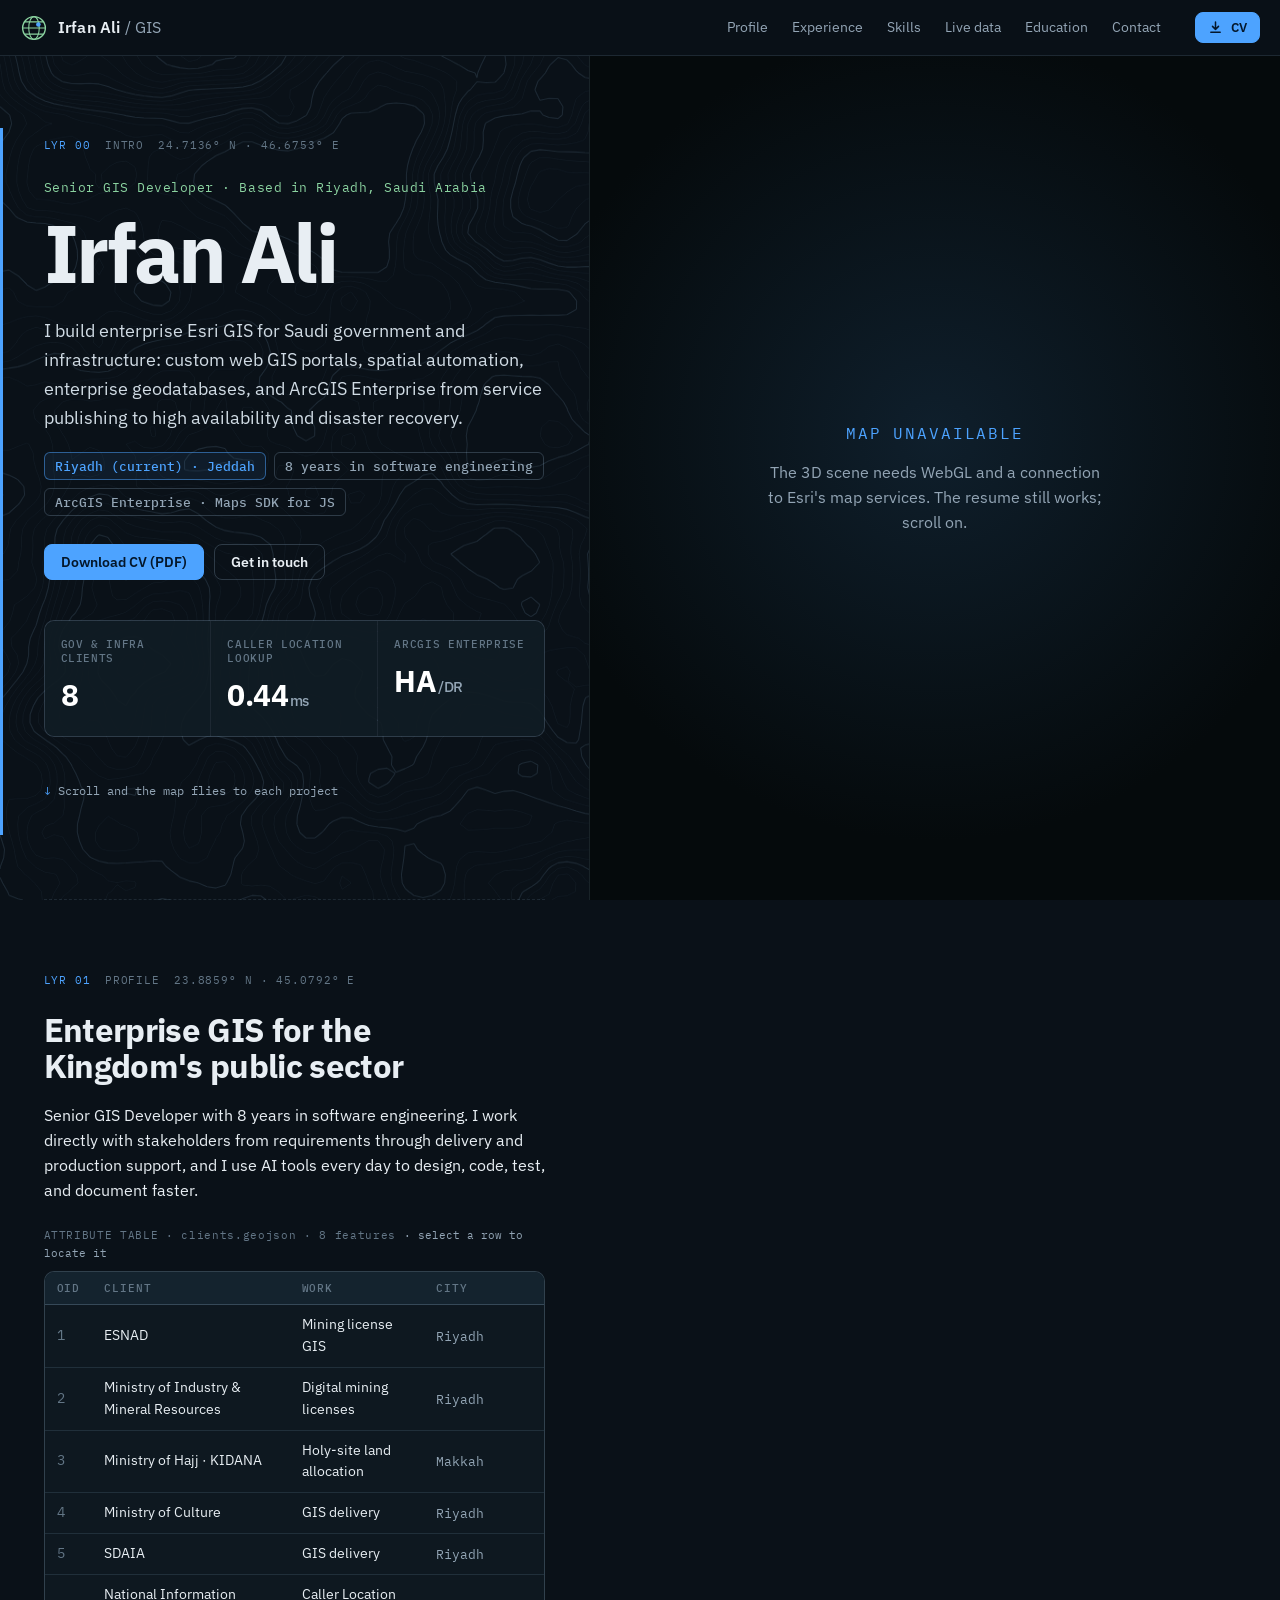
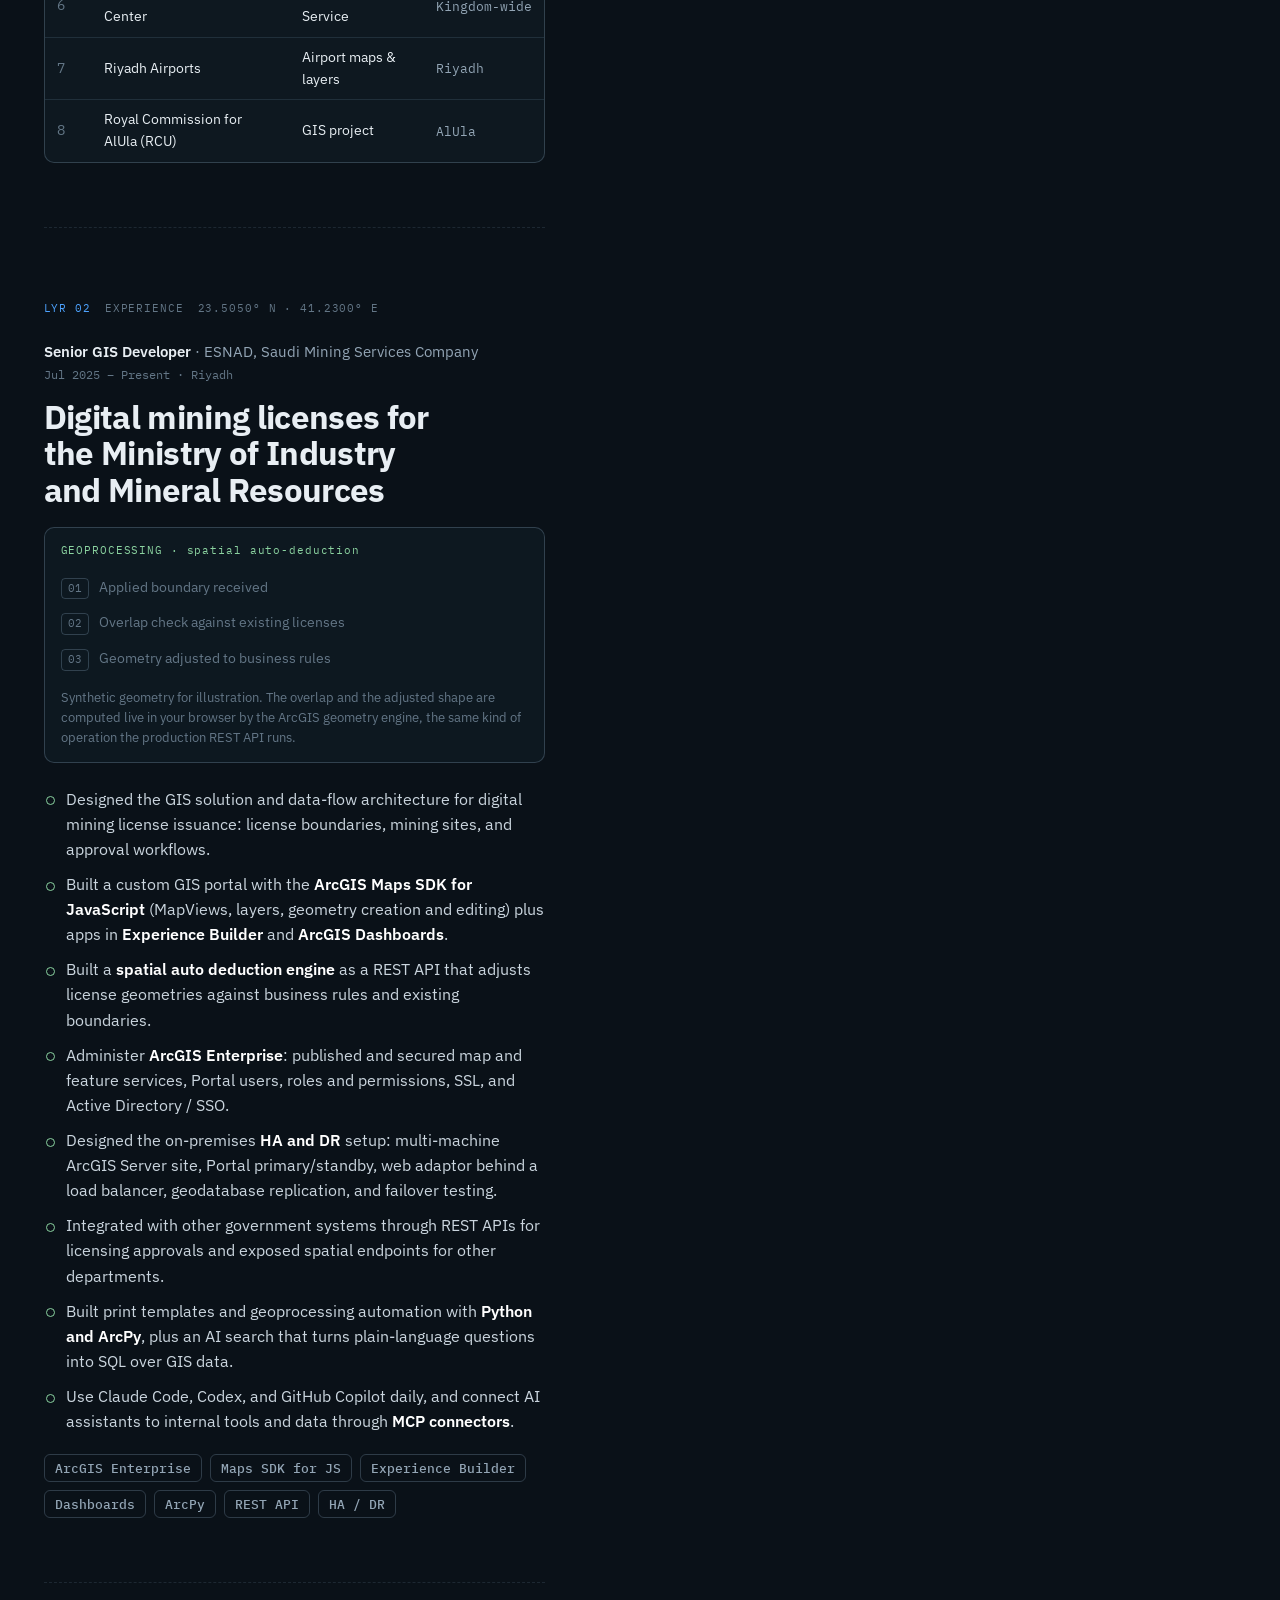
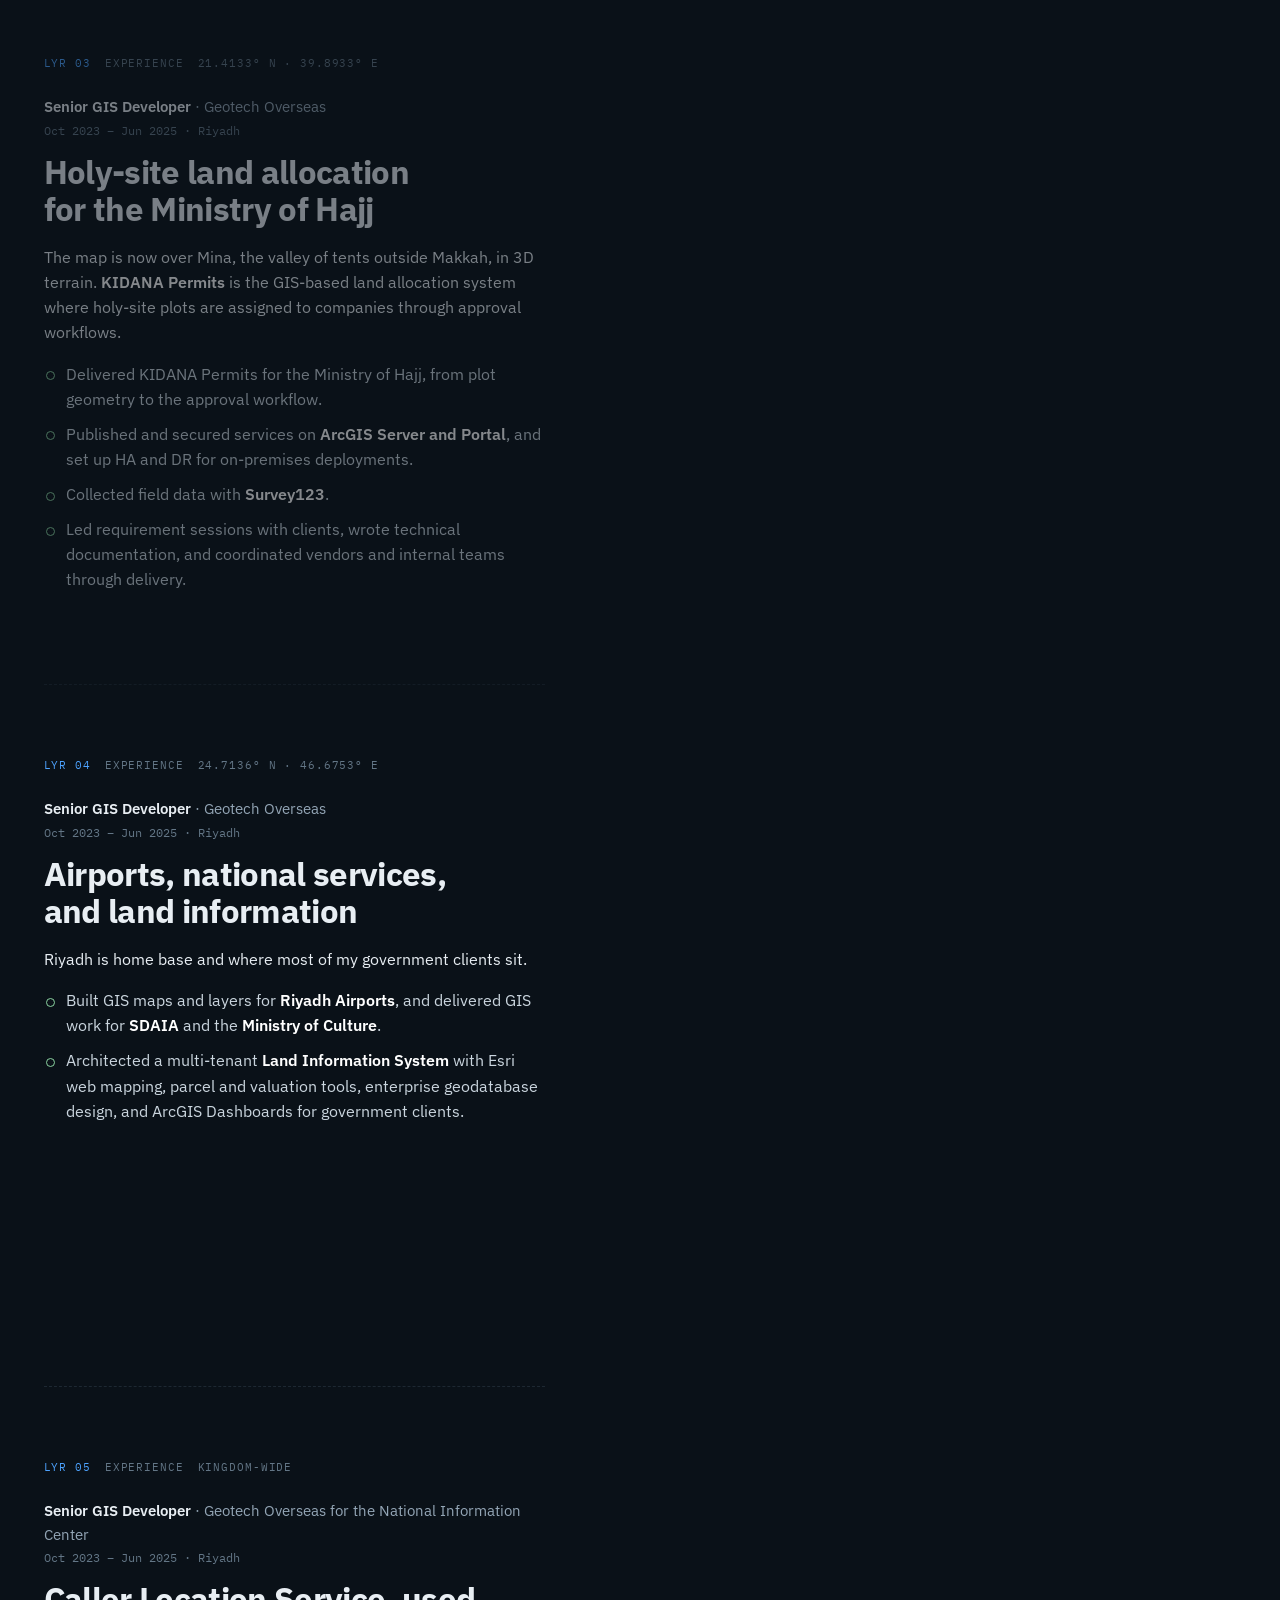
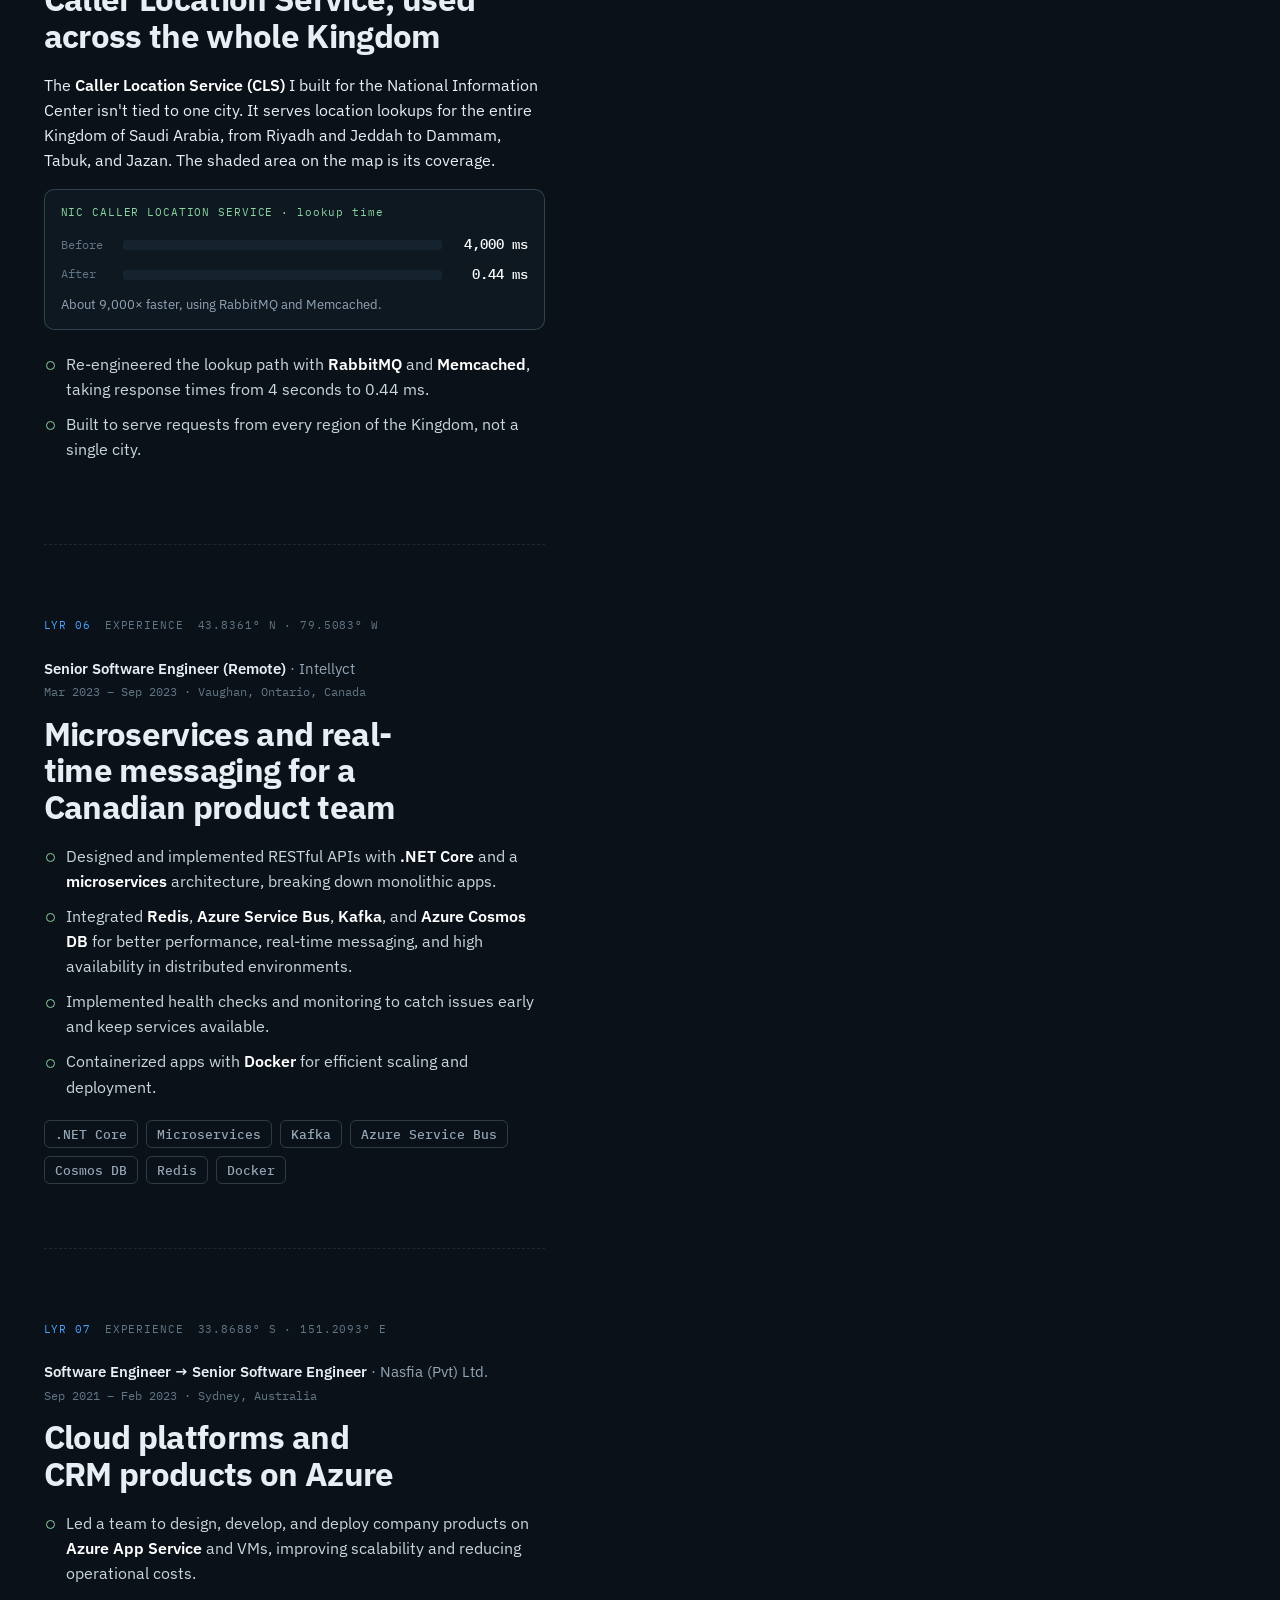
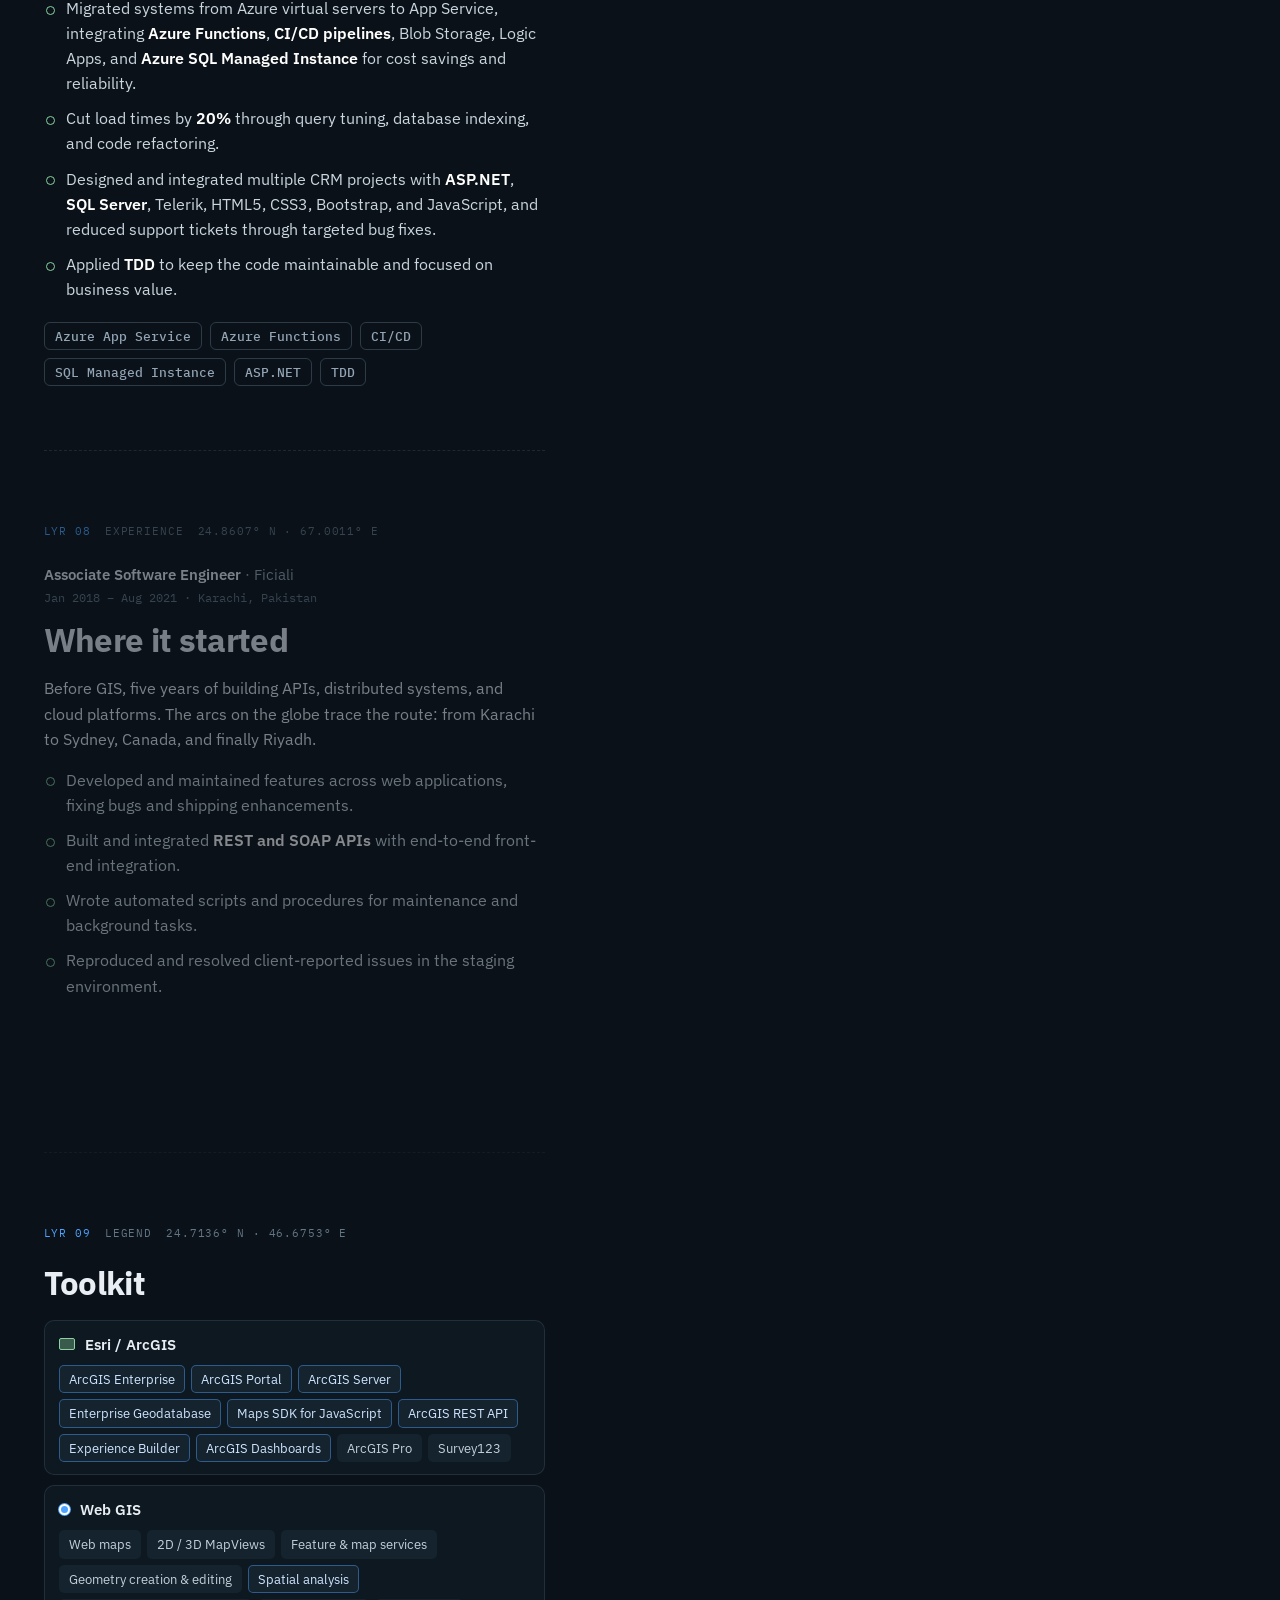
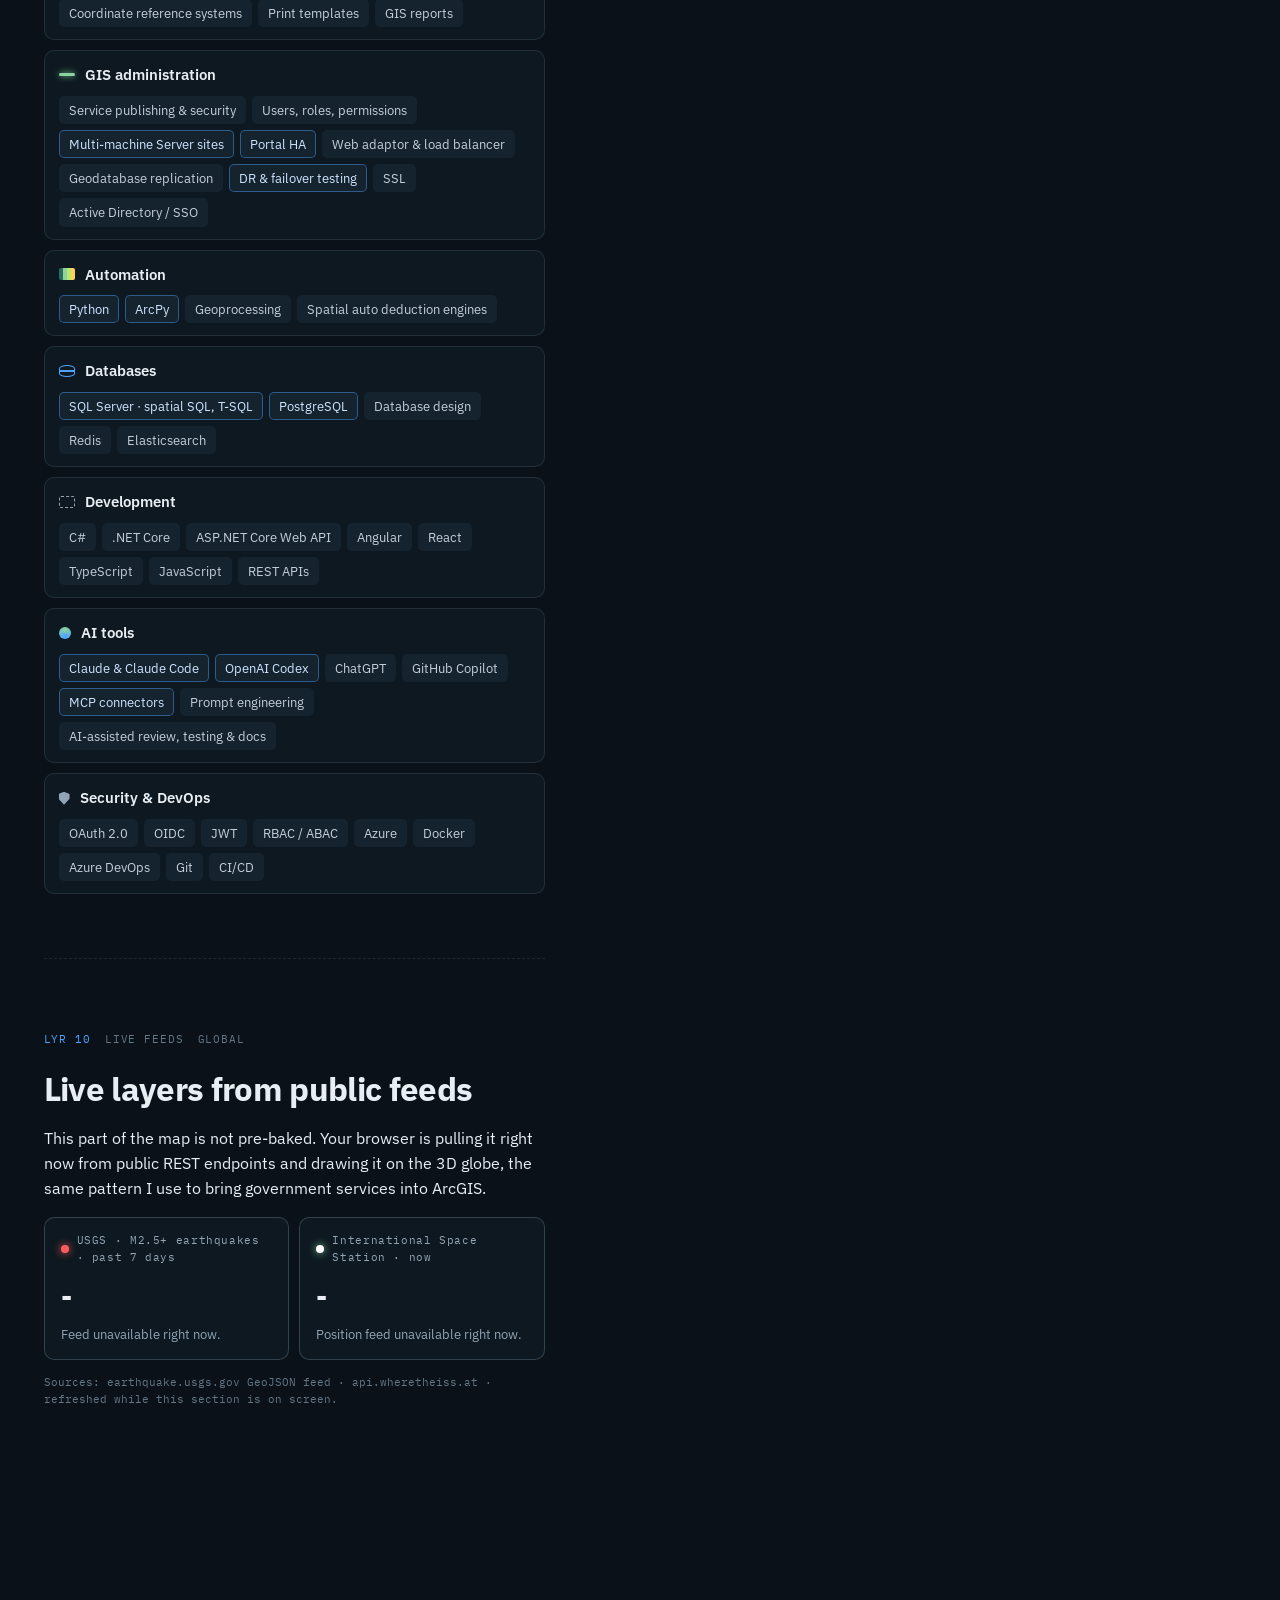
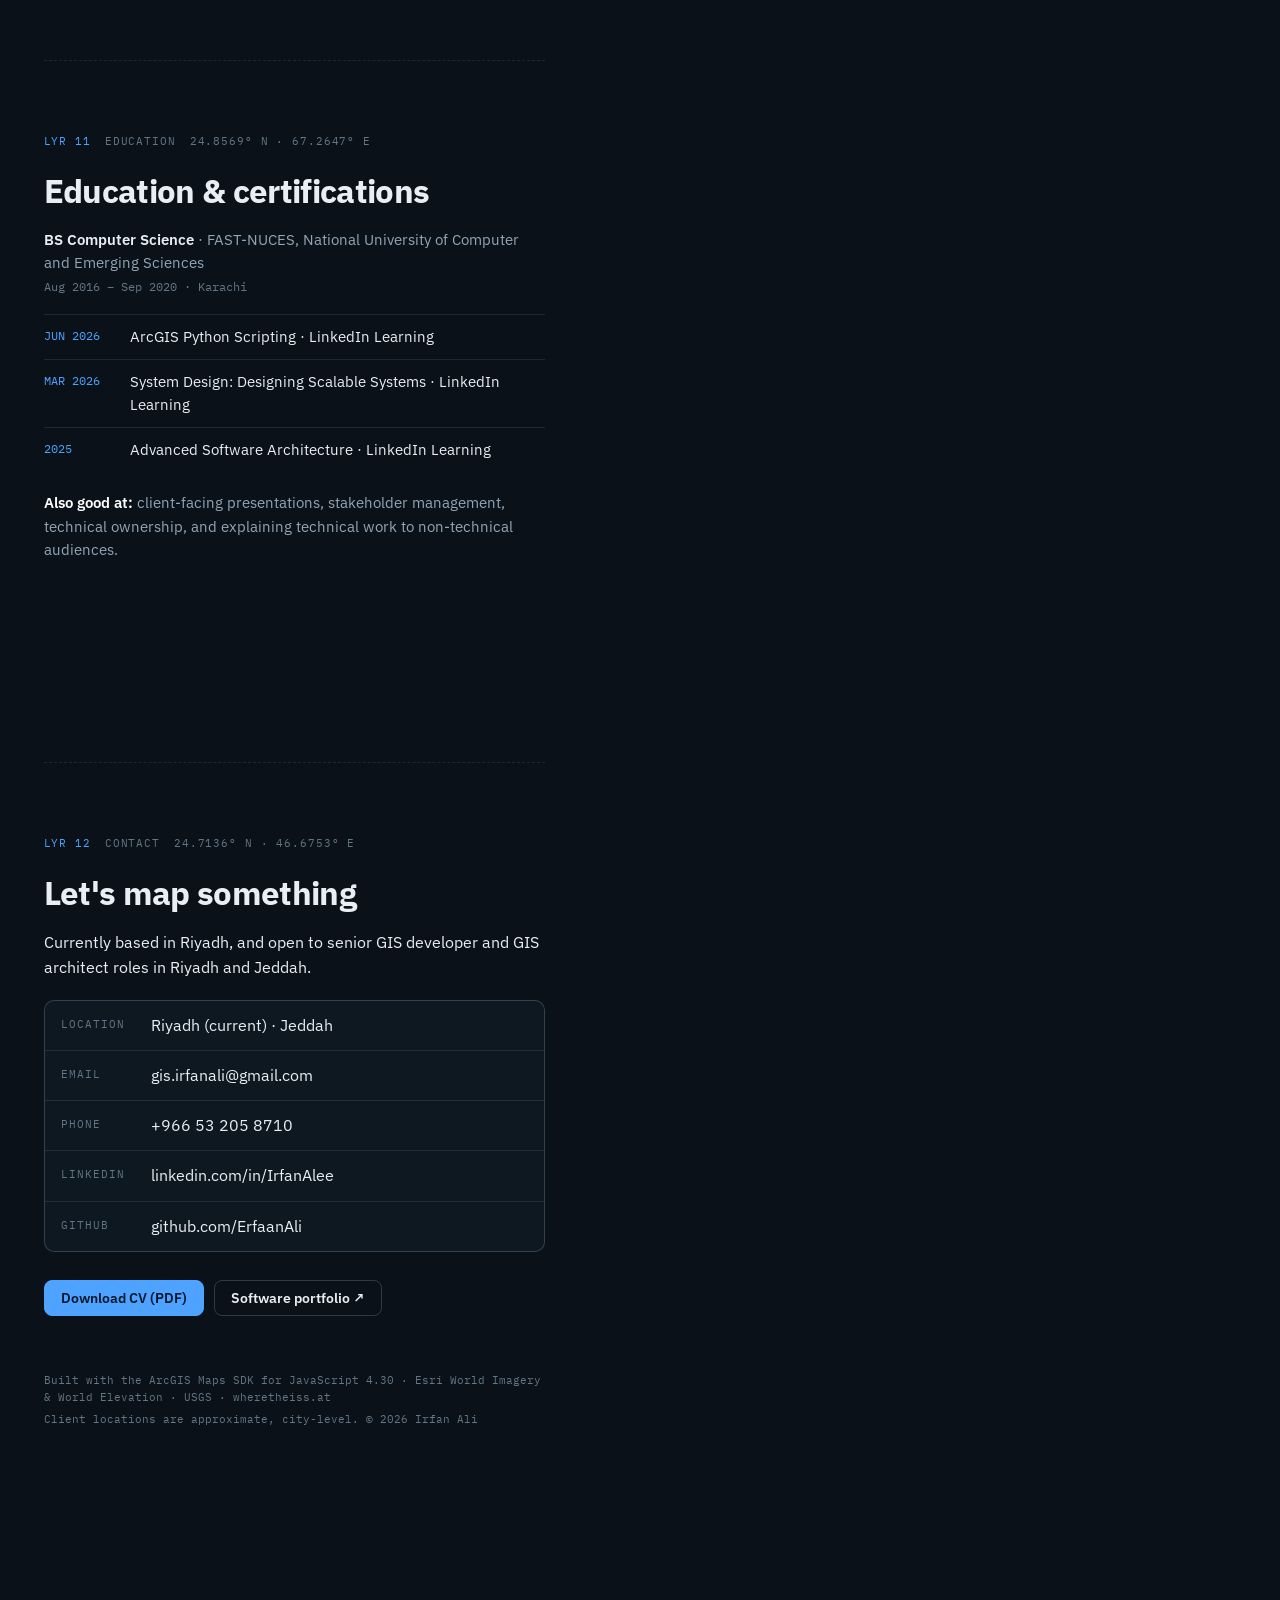
==== commit 8bb1e2be: "Revert "Rewrite copy and rebuild the 3D scene" Restores the site as it was at 36a9df2.  Co-Authored-" ====
--- a/index.html
+++ b/index.html
@@ -7,7 +7,7 @@
   <meta name="description" content="Irfan Ali, Senior GIS Developer in Riyadh. Enterprise Esri GIS for Saudi government and infrastructure: ArcGIS Enterprise, web GIS portals, spatial automation, HA/DR.">
   <meta name="theme-color" content="#0a1118">
   <meta property="og:title" content="Irfan Ali · Senior GIS Developer">
-  <meta property="og:description" content="Enterprise Esri GIS for Saudi government and infrastructure. Resume on a 3D map.">
+  <meta property="og:description" content="Enterprise Esri GIS for Saudi government and infrastructure. An interactive 3D map resume.">
   <meta property="og:type" content="website">
   <link rel="icon" href="assets/favicon.svg" type="image/svg+xml">
 
@@ -24,13 +24,13 @@
   <header class="topbar">
     <a class="brand" href="#intro" aria-label="Irfan Ali, back to top">
       <svg viewBox="0 0 32 32" aria-hidden="true"><circle cx="16" cy="16" r="13" fill="none" stroke="currentColor" stroke-width="1.6"/><ellipse cx="16" cy="16" rx="6" ry="13" fill="none" stroke="currentColor" stroke-width="1.2"/><path d="M3 16h26M5.5 9h21M5.5 23h21" stroke="currentColor" stroke-width="1.2" fill="none"/><circle cx="21" cy="12" r="2.6" fill="var(--accent)"/></svg>
-      <span>Irfan Ali <em>Senior GIS Developer</em></span>
+      <span>Irfan Ali <em>/ GIS</em></span>
     </a>
     <nav class="nav" aria-label="Sections">
-      <a href="#profile" data-nav="profile">Clients</a>
+      <a href="#profile" data-nav="profile">Profile</a>
       <a href="#esnad" data-nav="experience">Experience</a>
       <a href="#skills" data-nav="skills">Skills</a>
-      <a href="#live" data-nav="live">Live feeds</a>
+      <a href="#live" data-nav="live">Live data</a>
       <a href="#education" data-nav="education">Education</a>
       <a href="#contact" data-nav="contact">Contact</a>
     </nav>
@@ -48,51 +48,46 @@
       <div id="map" class="map"></div>
 
       <div class="map-loading" id="mapLoading">
-        <div class="loadbar" aria-hidden="true"><i></i></div>
-        <p class="mono">Loading scene</p>
+        <div class="radar" aria-hidden="true"></div>
+        <p>Loading 3D scene<span class="mono" id="loadingText"> · requesting tiles</span></p>
       </div>
 
       <div class="map-fallback" id="mapFallback" hidden>
-        <p class="mono">Map unavailable</p>
-        <p>The 3D scene needs WebGL and a connection to Esri's map services. Everything else on the page works without it.</p>
+        <p class="mono">MAP UNAVAILABLE</p>
+        <p>The 3D scene needs WebGL and a connection to Esri's map services. The resume still works; scroll on.</p>
       </div>
 
-      <div class="titleblock" id="locChip" aria-live="polite">
-        <span class="tb-no mono" id="locNo">00</span>
-        <span class="tb-text"><strong id="locName">Arabian Peninsula</strong><span class="mono" id="locCoord">23.8859° N · 45.0792° E</span></span>
+      <div class="chip" id="locChip" aria-live="polite">
+        <span class="pulse" aria-hidden="true"></span>
+        <span class="chip-text"><strong id="locName">Arabian Peninsula</strong><span class="mono" id="locCoord">23.8859° N · 45.0792° E</span></span>
       </div>
 
       <details class="panel" id="layerPanel">
         <summary><svg viewBox="0 0 16 16" aria-hidden="true"><path d="M8 1.5 1.5 5 8 8.5 14.5 5zM1.5 8 8 11.5 14.5 8M1.5 11 8 14.5 14.5 11" fill="none" stroke="currentColor" stroke-width="1.3" stroke-linejoin="round"/></svg>Layers</summary>
         <div class="panel-body">
-          <p class="panel-label">Basemap</p>
+          <p class="panel-label mono">BASEMAP</p>
           <div class="seg" role="radiogroup" aria-label="Basemap">
             <button type="button" role="radio" aria-checked="true" data-basemap="imagery">Imagery</button>
             <button type="button" role="radio" aria-checked="false" data-basemap="topo">Topo</button>
             <button type="button" role="radio" aria-checked="false" data-basemap="dark">Dark</button>
           </div>
-          <p class="panel-label">Layers</p>
+          <p class="panel-label mono">OPERATIONAL LAYERS</p>
           <label class="toggle"><input type="checkbox" data-layer="clients"><span class="sw sw-point"></span>Client sites</label>
-          <label class="toggle"><input type="checkbox" data-layer="licenses"><span class="sw sw-poly"></span>License volumes (demo)</label>
-          <label class="toggle"><input type="checkbox" data-layer="coverage"><span class="sw sw-cov"></span>CLS coverage</label>
+          <label class="toggle"><input type="checkbox" data-layer="licenses"><span class="sw sw-poly"></span>License demo</label>
+          <label class="toggle"><input type="checkbox" data-layer="coverage"><span class="sw sw-cov"></span>CLS coverage · KSA</label>
           <label class="toggle"><input type="checkbox" data-layer="career"><span class="sw sw-line"></span>Career path</label>
-          <label class="toggle"><input type="checkbox" data-layer="buildings"><span class="sw sw-bldg"></span>3D buildings (OSM)</label>
-          <label class="toggle"><input type="checkbox" data-layer="quakes"><span class="sw sw-quake"></span>Earthquakes (USGS)</label>
-          <label class="toggle"><input type="checkbox" data-layer="iss"><span class="sw sw-iss"></span>ISS position</label>
-          <label class="toggle"><input type="checkbox" data-layer="graticule"><span class="sw sw-grat"></span>Graticule 15°</label>
-          <p class="panel-label">Sun <span id="sunLabel">fixed light</span></p>
-          <input class="sun" id="sunSlider" type="range" min="5" max="19" step="0.25" value="12" aria-label="Time of day for sun position and shadows">
+          <label class="toggle"><input type="checkbox" data-layer="quakes"><span class="sw sw-quake"></span>Earthquakes · USGS live</label>
+          <label class="toggle"><input type="checkbox" data-layer="iss"><span class="sw sw-iss"></span>ISS · live position</label>
         </div>
       </details>
 
-      <div class="statusbar mono" aria-hidden="true">
-        <span><i id="hudLat">-</i> <i id="hudLon">-</i></span>
-        <span><b>Elev</b> <i id="hudElev">-</i></span>
-        <span><b>Scale</b> <i id="hudScale">-</i></span>
-        <span class="sb-x"><b>Hdg</b> <i id="hudHdg">-</i></span>
-        <span class="sb-x"><b>Tilt</b> <i id="hudTilt">-</i></span>
-        <span class="sb-x"><b>Eye</b> <i id="hudAlt">-</i></span>
-        <span class="sb-x sb-end">WGS 84</span>
+      <div class="hud mono" aria-hidden="true">
+        <span><b>LAT</b> <i id="hudLat">-</i></span>
+        <span><b>LON</b> <i id="hudLon">-</i></span>
+        <span><b>ALT</b> <i id="hudAlt">-</i></span>
+        <span class="hud-x"><b>HDG</b> <i id="hudHdg">-</i></span>
+        <span class="hud-x"><b>TILT</b> <i id="hudTilt">-</i></span>
+        <span class="hud-x"><b>SR</b> <i>WGS84</i></span>
       </div>
     </aside>
 
@@ -100,29 +95,35 @@
     <main class="story" id="story">
 
       <section class="chapter chapter-intro" id="intro" data-chapter="intro">
-        <p class="eyebrow">Senior GIS Developer</p>
+        <div class="meta mono"><span class="lyr">LYR 00</span><span>INTRO</span><span>24.7136° N · 46.6753° E</span></div>
+        <p class="eyebrow">Senior GIS Developer · Based in Riyadh, Saudi Arabia</p>
         <h1>Irfan Ali</h1>
-        <p class="lede">I design, build, and run enterprise Esri GIS for Saudi government and infrastructure clients: web GIS portals on the ArcGIS Maps SDK for JavaScript, spatial automation, enterprise geodatabases, and ArcGIS Enterprise from service publishing through high availability and disaster recovery.</p>
-        <dl class="facts">
-          <div><dt>Current</dt><dd>Senior GIS Developer, ESNAD (Saudi Mining Services Company)</dd></div>
-          <div><dt>Based in</dt><dd>Riyadh, Saudi Arabia. Open to Jeddah.</dd></div>
-          <div><dt>Experience</dt><dd>8 years in software engineering, in GIS since 2023</dd></div>
-          <div><dt>Residency</dt><dd>Transferable Iqama</dd></div>
-        </dl>
+        <p class="lede">I build enterprise Esri GIS for Saudi government and infrastructure: custom web GIS portals, spatial automation, enterprise geodatabases, and ArcGIS Enterprise from service publishing to high availability and disaster recovery.</p>
+        <ul class="tags">
+          <li class="tag tag-accent">Riyadh (current) · Jeddah</li>
+          <li class="tag">8 years in software engineering</li>
+          <li class="tag">ArcGIS Enterprise · Maps SDK for JS</li>
+        </ul>
         <div class="ctas">
           <a class="btn" href="assets/docs/Irfan-Ali-Senior-GIS-Developer.pdf" download>Download CV (PDF)</a>
-          <a class="btn btn-ghost" href="#contact">Contact</a>
-        </div>
-        <p class="scroll-hint">The map follows the page as you scroll.</p>
+          <a class="btn btn-ghost" href="#contact">Get in touch</a>
+        </div>
+        <dl class="stats">
+          <div><dt>Gov &amp; infra clients</dt><dd>8</dd></div>
+          <div><dt>Caller location lookup</dt><dd>0.44<small>ms</small></dd></div>
+          <div><dt>ArcGIS Enterprise</dt><dd>HA<small>/DR</small></dd></div>
+        </dl>
+        <p class="scroll-hint mono"><span aria-hidden="true">↓</span> Scroll and the map flies to each project</p>
       </section>
 
       <section class="chapter" id="profile" data-chapter="profile" data-nav="profile">
-        <div class="meta mono"><span class="no">01</span><span>Clients</span><span class="coord">23.8859° N · 45.0792° E</span></div>
-        <h2>Government and infrastructure clients</h2>
-        <p>I work directly with client stakeholders, from requirement sessions through delivery and production support. Select a row to locate the client on the map.</p>
+        <div class="meta mono"><span class="lyr">LYR 01</span><span>PROFILE</span><span>23.8859° N · 45.0792° E</span></div>
+        <h2>Enterprise GIS for the Kingdom's public sector</h2>
+        <p>Senior GIS Developer with 8 years in software engineering. I work directly with stakeholders from requirements through delivery and production support, and I use AI tools every day to design, code, test, and document faster.</p>
+        <p class="table-caption mono">ATTRIBUTE TABLE · clients.geojson · 8 features <span class="hint">· select a row to locate it</span></p>
         <div class="table-wrap">
           <table class="attr" id="clientTable">
-            <thead><tr><th>#</th><th>Client</th><th>Work</th><th>City</th></tr></thead>
+            <thead><tr><th>OID</th><th>CLIENT</th><th>WORK</th><th>CITY</th></tr></thead>
             <tbody>
               <tr tabindex="0" data-oid="1"><td>1</td><td>ESNAD</td><td>Mining license GIS</td><td>Riyadh</td></tr>
               <tr tabindex="0" data-oid="2"><td>2</td><td>Ministry of Industry &amp; Mineral Resources</td><td>Digital mining licenses</td><td>Riyadh</td></tr>
@@ -135,236 +136,208 @@
             </tbody>
           </table>
         </div>
-        <p class="small-note">Locations are approximate, at city level.</p>
       </section>
 
       <section class="chapter" id="esnad" data-chapter="esnad" data-nav="experience">
-        <div class="meta mono"><span class="no">02</span><span>Experience</span><span class="coord">23.5050° N · 41.2300° E</span></div>
-        <p class="role"><strong>Senior GIS Developer</strong>, ESNAD (Saudi Mining Services Company)<span class="when mono">Jul 2025 – Present · Riyadh</span></p>
+        <div class="meta mono"><span class="lyr">LYR 02</span><span>EXPERIENCE</span><span>23.5050° N · 41.2300° E</span></div>
+        <p class="role"><strong>Senior GIS Developer</strong> · ESNAD, Saudi Mining Services Company<span class="when mono">Jul 2025 – Present · Riyadh</span></p>
         <h2>Digital mining licenses for the Ministry of Industry and Mineral Resources</h2>
 
         <div class="demo" id="deductionDemo">
           <div class="demo-head">
-            <p>Spatial auto-deduction, run in your browser</p>
+            <p class="mono">GEOPROCESSING · spatial auto-deduction</p>
             <button type="button" class="btn btn-sm btn-ghost" id="replayDeduction">Run again</button>
           </div>
           <ol class="steps" id="deductionSteps">
-            <li data-step="1"><span class="mono">1</span>Applied boundary received</li>
-            <li data-step="2"><span class="mono">2</span>Overlap check against existing licenses<em id="overlapOut"></em></li>
-            <li data-step="3"><span class="mono">3</span>Geometry adjusted to business rules<em id="resultOut"></em></li>
+            <li data-step="1"><span class="mono">01</span>Applied boundary received</li>
+            <li data-step="2"><span class="mono">02</span>Overlap check against existing licenses<em id="overlapOut"></em></li>
+            <li data-step="3"><span class="mono">03</span>Geometry adjusted to business rules<em id="resultOut"></em></li>
           </ol>
-          <p class="demo-note">The polygons are synthetic, not real licenses. The overlap and the adjusted shape are computed with the ArcGIS geometry engine (intersect, difference, geodesic area) and extruded on the terrain. The production engine does this server-side behind a REST API.</p>
+          <p class="demo-note">Synthetic geometry for illustration. The overlap and the adjusted shape are computed live in your browser by the ArcGIS geometry engine, the same kind of operation the production REST API runs.</p>
         </div>
 
         <ul class="bullets">
           <li>Designed the GIS solution and data-flow architecture for digital mining license issuance: license boundaries, mining sites, and approval workflows.</li>
-          <li>Built a custom GIS portal with the <b>ArcGIS Maps SDK for JavaScript</b> (MapViews, layers, geometry creation and editing), plus apps in <b>Experience Builder</b> and <b>ArcGIS Dashboards</b>.</li>
-          <li>Built the <b>spatial auto deduction engine</b> as a REST API that adjusts license geometries against business rules and existing boundaries.</li>
-          <li>Integrated the platform with other government systems over REST for licensing approvals, and exposed spatial endpoints for other departments to consume.</li>
-          <li>Built print templates and geoprocessing automation with <b>Python and ArcPy</b>, and a search that turns plain-language questions into SQL over GIS data.</li>
-          <li>Use Claude Code, Codex, and GitHub Copilot for coding, refactoring, and reviews, with <b>MCP connectors</b> into internal tools and data.</li>
-        </ul>
-      </section>
-
-      <section class="chapter" id="enterprise" data-chapter="enterprise" data-nav="experience">
-        <div class="meta mono"><span class="no">03</span><span>Experience</span><span class="coord">24.7650° N · 46.6400° E</span></div>
-        <p class="role"><strong>Senior GIS Developer</strong>, ESNAD<span class="when mono">Jul 2025 – Present · Riyadh</span></p>
-        <h2>ArcGIS Enterprise: high availability and disaster recovery</h2>
-        <figure class="topo-fig">
-          <svg class="topo" viewBox="-177 -10 520 391" role="img" aria-labelledby="topoTitle">
-          <title id="topoTitle">Isometric diagram of the ArcGIS Enterprise high availability and disaster recovery topology</title>
-          <defs><marker id="arr" viewBox="0 0 10 10" refX="8" refY="5" markerWidth="7" markerHeight="7" orient="auto"><path d="M1 1 9 5 1 9" fill="none" stroke="context-stroke" stroke-width="1.6"/></marker></defs>
-          <g class="plate"><polygon class="f-l" points="-166.6,96.2 166.6,288.6 166.6,295.1 -166.6,102.7"/><polygon class="f-r" points="333.2,192.4 166.6,288.6 166.6,295.1 333.2,198.9"/><polygon class="f-t" points="0.0,0.0 333.2,192.4 166.6,288.6 -166.6,96.2"/></g>
-          <g class="plate"><polygon class="f-l" points="-108.1,280.8 36.0,364.0 36.0,370.5 -108.1,287.3"/><polygon class="f-r" points="121.6,314.6 36.0,364.0 36.0,370.5 121.6,321.1"/><polygon class="f-t" points="-22.5,231.4 121.6,314.6 36.0,364.0 -108.1,280.8"/></g>
-          <text class="plate-label" transform="matrix(0.866,0.5,-0.866,0.5,-153.1,97.5)">PRIMARY SITE</text>
-          <text class="plate-label" transform="matrix(0.866,0.5,-0.866,0.5,-94.6,282.1)">DR SITE</text>
-          <polyline class="link" points="-83.3,48.1 -63.0,59.8"/>
-          <polyline class="link" points="-36.0,75.4 -4.5,93.6"/>
-          <polyline class="link" points="22.5,109.2 41.7,120.3 88.9,93.0 108.1,104.0"/>
-          <polyline class="link link-standby" points="41.7,120.3 -5.6,147.5 13.5,158.6"/>
-          <polyline class="link" points="139.6,122.2 184.6,148.2"/>
-          <polyline class="link link-standby" points="45.0,176.8 90.1,202.8"/>
-          <polyline class="link" points="162.1,135.2 67.5,189.8"/>
-          <polyline class="link" points="216.2,166.4 236.4,178.1 189.1,205.4 200.4,211.9"/>
-          <polyline class="link" points="121.6,221.0 141.9,232.7 189.1,205.4"/>
-          <g class="node"><polygon class="f-l" points="92.3,84.5 123.8,102.7 123.8,131.3 92.3,113.1"/><polygon class="f-r" points="155.4,84.5 123.8,102.7 123.8,131.3 155.4,113.1"/><polygon class="f-t" points="123.8,66.3 155.4,84.5 123.8,102.7 92.3,84.5"/></g>
-          <g class="node"><polygon class="f-l" points="168.9,128.7 200.4,146.9 200.4,175.5 168.9,157.3"/><polygon class="f-r" points="231.9,128.7 200.4,146.9 200.4,175.5 231.9,157.3"/><polygon class="f-t" points="200.4,110.5 231.9,128.7 200.4,146.9 168.9,128.7"/></g>
-          <g class="node node-edge"><polygon class="f-l" points="-78.8,57.2 -51.8,72.8 -51.8,84.5 -78.8,68.9"/><polygon class="f-r" points="-20.3,54.6 -51.8,72.8 -51.8,84.5 -20.3,66.3"/><polygon class="f-t" points="-47.3,39.0 -20.3,54.6 -51.8,72.8 -78.8,57.2"/></g>
-          <g class="node node-edge"><polygon class="f-l" points="-20.3,84.5 6.8,100.1 6.8,118.3 -20.3,102.7"/><polygon class="f-r" points="38.3,81.9 6.8,100.1 6.8,118.3 38.3,100.1"/><polygon class="f-t" points="11.3,66.3 38.3,81.9 6.8,100.1 -20.3,84.5"/></g>
-          <g class="node node-db"><path class="f-l" d="M194.5,196.3 V222.3 A23.9,13.8 0 0 0 242.3,222.3 V196.3 Z"/><path class="band" d="M194.5,209.3 A23.9,13.8 0 0 0 242.3,209.3"/><ellipse class="f-t" cx="218.4" cy="196.3" rx="23.9" ry="13.8"/></g>
-          <g class="node node-standby"><polygon class="f-l" points="-2.3,139.1 29.3,157.3 29.3,185.9 -2.3,167.7"/><polygon class="f-r" points="60.8,139.1 29.3,157.3 29.3,185.9 60.8,167.7"/><polygon class="f-t" points="29.3,120.9 60.8,139.1 29.3,157.3 -2.3,139.1"/></g>
-          <g class="node"><polygon class="f-l" points="74.3,183.3 105.8,201.5 105.8,230.1 74.3,211.9"/><polygon class="f-r" points="137.3,183.3 105.8,201.5 105.8,230.1 137.3,211.9"/><polygon class="f-t" points="105.8,165.1 137.3,183.3 105.8,201.5 74.3,183.3"/></g>
-          <line class="repl" x1="195.9" y1="235.3" x2="68.7" y2="308.8" marker-end="url(#arr)"/>
-          <g class="node node-standby"><polygon class="f-l" points="-49.5,254.8 -18.0,273.0 -18.0,301.6 -49.5,283.4"/><polygon class="f-r" points="13.5,254.8 -18.0,273.0 -18.0,301.6 13.5,283.4"/><polygon class="f-t" points="-18.0,236.6 13.5,254.8 -18.0,273.0 -49.5,254.8"/></g>
-          <g class="node node-db node-standby"><path class="f-l" d="M23.4,295.1 V321.1 A23.9,13.8 0 0 0 71.2,321.1 V295.1 Z"/><path class="band" d="M23.4,308.1 A23.9,13.8 0 0 0 71.2,308.1"/><ellipse class="f-t" cx="47.3" cy="295.1" rx="23.9" ry="13.8"/></g>
-          <g class="badge"><circle cx="-49.5" cy="55.9" r="8.5"/><text x="-49.5" y="59.3">1</text></g>
-          <g class="badge"><circle cx="9.0" cy="83.2" r="8.5"/><text x="9.0" y="86.6">2</text></g>
-          <g class="badge"><circle cx="123.8" cy="84.5" r="8.5"/><text x="123.8" y="87.9">3</text></g>
-          <g class="badge"><circle cx="29.3" cy="139.1" r="8.5"/><text x="29.3" y="142.5">4</text></g>
-          <g class="badge"><circle cx="200.4" cy="128.7" r="8.5"/><text x="200.4" y="132.1">5</text></g>
-          <g class="badge"><circle cx="105.8" cy="183.3" r="8.5"/><text x="105.8" y="186.7">5</text></g>
-          <g class="badge"><circle cx="218.4" cy="196.3" r="8.5"/><text x="218.4" y="199.7">6</text></g>
-          <g class="badge"><circle cx="123.8" cy="276.9" r="8.5"/><text x="123.8" y="280.3">7</text></g>
-          <g class="badge"><circle cx="-18.0" cy="254.8" r="8.5"/><text x="-18.0" y="258.2">8</text></g>
-          <g class="badge"><circle cx="47.3" cy="295.1" r="8.5"/><text x="47.3" y="298.5">8</text></g>
-          </svg>
-          <ol class="topo-key">
-            <li>Load balancer</li>
-            <li>Web Adaptor</li>
-            <li>Portal for ArcGIS, primary</li>
-            <li>Portal for ArcGIS, standby</li>
-            <li>ArcGIS Server site, multi-machine</li>
-            <li>Enterprise geodatabase</li>
-            <li>Geodatabase replication</li>
-            <li>DR site, failover tested</li>
-          </ol>
-        </figure>
-        <ul class="bullets">
-          <li>Designed the on-premises <b>HA and DR</b> setup: multi-machine ArcGIS Server site, Portal primary and standby, Web Adaptor behind a load balancer, geodatabase replication, and failover testing.</li>
-          <li>Administer <b>ArcGIS Enterprise</b>: publish and secure map and feature services, manage Portal users, roles, and permissions, and configure SSL and Active Directory / SSO.</li>
-          <li>Write solution designs and technical specs, coordinate with infrastructure, data, and security teams, and present solutions to client stakeholders.</li>
-        </ul>
+          <li>Built a custom GIS portal with the <b>ArcGIS Maps SDK for JavaScript</b> (MapViews, layers, geometry creation and editing) plus apps in <b>Experience Builder</b> and <b>ArcGIS Dashboards</b>.</li>
+          <li>Built a <b>spatial auto deduction engine</b> as a REST API that adjusts license geometries against business rules and existing boundaries.</li>
+          <li>Administer <b>ArcGIS Enterprise</b>: published and secured map and feature services, Portal users, roles and permissions, SSL, and Active Directory / SSO.</li>
+          <li>Designed the on-premises <b>HA and DR</b> setup: multi-machine ArcGIS Server site, Portal primary/standby, web adaptor behind a load balancer, geodatabase replication, and failover testing.</li>
+          <li>Integrated with other government systems through REST APIs for licensing approvals and exposed spatial endpoints for other departments.</li>
+          <li>Built print templates and geoprocessing automation with <b>Python and ArcPy</b>, plus an AI search that turns plain-language questions into SQL over GIS data.</li>
+          <li>Use Claude Code, Codex, and GitHub Copilot daily, and connect AI assistants to internal tools and data through <b>MCP connectors</b>.</li>
+        </ul>
+        <ul class="tags"><li class="tag">ArcGIS Enterprise</li><li class="tag">Maps SDK for JS</li><li class="tag">Experience Builder</li><li class="tag">Dashboards</li><li class="tag">ArcPy</li><li class="tag">REST API</li><li class="tag">HA / DR</li></ul>
       </section>
 
       <section class="chapter" id="kidana" data-chapter="kidana" data-nav="experience">
-        <div class="meta mono"><span class="no">04</span><span>Experience</span><span class="coord">21.4133° N · 39.8933° E</span></div>
-        <p class="role"><strong>Senior GIS Developer</strong>, Geotech Overseas<span class="when mono">Oct 2023 – Jun 2025 · Riyadh</span></p>
+        <div class="meta mono"><span class="lyr">LYR 03</span><span>EXPERIENCE</span><span>21.4133° N · 39.8933° E</span></div>
+        <p class="role"><strong>Senior GIS Developer</strong> · Geotech Overseas<span class="when mono">Oct 2023 – Jun 2025 · Riyadh</span></p>
         <h2>Holy-site land allocation for the Ministry of Hajj</h2>
-        <p><b>KIDANA Permits</b> is the GIS-based land allocation system for the holy sites. Plots are assigned to companies through approval workflows. The map shows Mina, east of Makkah.</p>
+        <p>The map is now over Mina, the valley of tents outside Makkah, in 3D terrain. <b>KIDANA Permits</b> is the GIS-based land allocation system where holy-site plots are assigned to companies through approval workflows.</p>
         <ul class="bullets">
           <li>Delivered KIDANA Permits for the Ministry of Hajj, from plot geometry to the approval workflow.</li>
           <li>Published and secured services on <b>ArcGIS Server and Portal</b>, and set up HA and DR for on-premises deployments.</li>
           <li>Collected field data with <b>Survey123</b>.</li>
-          <li>Led requirement sessions with clients, wrote the technical documentation, and coordinated vendors and internal teams through delivery.</li>
+          <li>Led requirement sessions with clients, wrote technical documentation, and coordinated vendors and internal teams through delivery.</li>
         </ul>
       </section>
 
       <section class="chapter" id="riyadh" data-chapter="riyadh" data-nav="experience">
-        <div class="meta mono"><span class="no">05</span><span>Experience</span><span class="coord">24.9576° N · 46.6988° E</span></div>
-        <p class="role"><strong>Senior GIS Developer</strong>, Geotech Overseas<span class="when mono">Oct 2023 – Jun 2025 · Riyadh</span></p>
-        <h2>Riyadh Airports, national agencies, and a Land Information System</h2>
-        <ul class="bullets">
-          <li>Built GIS maps and layers for <b>Riyadh Airports</b>. The map shows King Khalid International Airport.</li>
-          <li>Delivered GIS work for <b>SDAIA</b> and the <b>Ministry of Culture</b>.</li>
-          <li>Architected a multi-tenant <b>Land Information System</b> for government clients: Esri web mapping, parcel and valuation tools, enterprise geodatabase design, and ArcGIS Dashboards.</li>
+        <div class="meta mono"><span class="lyr">LYR 04</span><span>EXPERIENCE</span><span>24.7136° N · 46.6753° E</span></div>
+        <p class="role"><strong>Senior GIS Developer</strong> · Geotech Overseas<span class="when mono">Oct 2023 – Jun 2025 · Riyadh</span></p>
+        <h2>Airports, national services, and land information</h2>
+        <p>Riyadh is home base and where most of my government clients sit.</p>
+        <ul class="bullets">
+          <li>Built GIS maps and layers for <b>Riyadh Airports</b>, and delivered GIS work for <b>SDAIA</b> and the <b>Ministry of Culture</b>.</li>
+          <li>Architected a multi-tenant <b>Land Information System</b> with Esri web mapping, parcel and valuation tools, enterprise geodatabase design, and ArcGIS Dashboards for government clients.</li>
         </ul>
       </section>
 
       <section class="chapter" id="cls" data-chapter="cls" data-nav="experience">
-        <div class="meta mono"><span class="no">06</span><span>Experience</span><span class="coord">Kingdom-wide</span></div>
-        <p class="role"><strong>Senior GIS Developer</strong>, Geotech Overseas, for the National Information Center<span class="when mono">Oct 2023 – Jun 2025 · Riyadh</span></p>
-        <h2>Caller Location Service for the National Information Center</h2>
-        <p>The <b>Caller Location Service</b> answers location lookups for the whole Kingdom, from Riyadh and Jeddah to Dammam, Tabuk, and Jazan. I re-engineered the lookup path with <b>RabbitMQ</b> and <b>Memcached</b>.</p>
+        <div class="meta mono"><span class="lyr">LYR 05</span><span>EXPERIENCE</span><span>KINGDOM-WIDE</span></div>
+        <p class="role"><strong>Senior GIS Developer</strong> · Geotech Overseas for the National Information Center<span class="when mono">Oct 2023 – Jun 2025 · Riyadh</span></p>
+        <h2>Caller Location Service, used across the whole Kingdom</h2>
+        <p>The <b>Caller Location Service (CLS)</b> I built for the National Information Center isn't tied to one city. It serves location lookups for the entire Kingdom of Saudi Arabia, from Riyadh and Jeddah to Dammam, Tabuk, and Jazan. The shaded area on the map is its coverage.</p>
         <div class="speed">
-          <p class="speed-label">Lookup time</p>
-          <div class="speed-row"><span>Before</span><span class="bar bar-before"><i></i></span><b class="mono">4,000 ms</b></div>
-          <div class="speed-row"><span>After</span><span class="bar bar-after"><i></i></span><b class="mono">0.44 ms</b></div>
-          <p class="speed-note">About 9,000 times faster.</p>
-        </div>
-        <p class="small-note">On the map: the coverage area and the main cities served. The flow lines are illustrative.</p>
+          <p class="mono speed-label">NIC CALLER LOCATION SERVICE · lookup time</p>
+          <div class="speed-row"><span class="mono">Before</span><span class="bar bar-before"><i></i></span><b>4,000 ms</b></div>
+          <div class="speed-row"><span class="mono">After</span><span class="bar bar-after"><i></i></span><b>0.44 ms</b></div>
+          <p class="speed-note">About 9,000× faster, using RabbitMQ and Memcached.</p>
+        </div>
+        <ul class="bullets">
+          <li>Re-engineered the lookup path with <b>RabbitMQ</b> and <b>Memcached</b>, taking response times from 4 seconds to 0.44 ms.</li>
+          <li>Built to serve requests from every region of the Kingdom, not a single city.</li>
+        </ul>
       </section>
 
       <section class="chapter" id="intellyct" data-chapter="intellyct" data-nav="experience">
-        <div class="meta mono"><span class="no">07</span><span>Experience</span><span class="coord">43.8361° N · 79.5083° W</span></div>
-        <p class="role"><strong>Senior Software Engineer</strong> (remote), Intellyct<span class="when mono">Mar 2023 – Sep 2023 · Vaughan, Ontario, Canada</span></p>
-        <h2>Microservices and real-time messaging</h2>
-        <ul class="bullets">
-          <li>Designed and implemented RESTful APIs with <b>.NET Core</b> on a <b>microservices</b> architecture, breaking down monolithic applications.</li>
-          <li>Integrated <b>Redis</b>, <b>Azure Service Bus</b>, <b>Kafka</b>, and <b>Azure Cosmos DB</b> for performance, real-time messaging, and high availability in distributed environments.</li>
-          <li>Added health checks and monitoring to catch issues early and keep services available.</li>
-          <li>Containerized the applications with <b>Docker</b> for scaling and deployment.</li>
-        </ul>
+        <div class="meta mono"><span class="lyr">LYR 06</span><span>EXPERIENCE</span><span>43.8361° N · 79.5083° W</span></div>
+        <p class="role"><strong>Senior Software Engineer (Remote)</strong> · Intellyct<span class="when mono">Mar 2023 – Sep 2023 · Vaughan, Ontario, Canada</span></p>
+        <h2>Microservices and real-time messaging for a Canadian product team</h2>
+        <ul class="bullets">
+          <li>Designed and implemented RESTful APIs with <b>.NET Core</b> and a <b>microservices</b> architecture, breaking down monolithic apps.</li>
+          <li>Integrated <b>Redis</b>, <b>Azure Service Bus</b>, <b>Kafka</b>, and <b>Azure Cosmos DB</b> for better performance, real-time messaging, and high availability in distributed environments.</li>
+          <li>Implemented health checks and monitoring to catch issues early and keep services available.</li>
+          <li>Containerized apps with <b>Docker</b> for efficient scaling and deployment.</li>
+        </ul>
+        <ul class="tags"><li class="tag">.NET Core</li><li class="tag">Microservices</li><li class="tag">Kafka</li><li class="tag">Azure Service Bus</li><li class="tag">Cosmos DB</li><li class="tag">Redis</li><li class="tag">Docker</li></ul>
       </section>
 
       <section class="chapter" id="nasfia" data-chapter="nasfia" data-nav="experience">
-        <div class="meta mono"><span class="no">08</span><span>Experience</span><span class="coord">33.8688° S · 151.2093° E</span></div>
-        <p class="role"><strong>Software Engineer, then Senior Software Engineer</strong>, Nasfia (Pvt) Ltd.<span class="when mono">Sep 2021 – Feb 2023 · Sydney, Australia</span></p>
+        <div class="meta mono"><span class="lyr">LYR 07</span><span>EXPERIENCE</span><span>33.8688° S · 151.2093° E</span></div>
+        <p class="role"><strong>Software Engineer → Senior Software Engineer</strong> · Nasfia (Pvt) Ltd.<span class="when mono">Sep 2021 – Feb 2023 · Sydney, Australia</span></p>
         <h2>Cloud platforms and CRM products on Azure</h2>
         <ul class="bullets">
-          <li>Led a team that designed, built, and deployed company products on <b>Azure App Service</b> and VMs, improving scalability and reducing operating costs.</li>
-          <li>Migrated systems from Azure virtual servers to App Service, with <b>Azure Functions</b>, <b>CI/CD pipelines</b>, Blob Storage, Logic Apps, and <b>Azure SQL Managed Instance</b>.</li>
+          <li>Led a team to design, develop, and deploy company products on <b>Azure App Service</b> and VMs, improving scalability and reducing operational costs.</li>
+          <li>Migrated systems from Azure virtual servers to App Service, integrating <b>Azure Functions</b>, <b>CI/CD pipelines</b>, Blob Storage, Logic Apps, and <b>Azure SQL Managed Instance</b> for cost savings and reliability.</li>
           <li>Cut load times by <b>20%</b> through query tuning, database indexing, and code refactoring.</li>
-          <li>Designed and integrated several CRM projects with <b>ASP.NET</b>, <b>SQL Server</b>, Telerik, and JavaScript, and reduced support tickets through bug fixes.</li>
-          <li>Applied <b>TDD</b> to keep the code maintainable.</li>
-        </ul>
+          <li>Designed and integrated multiple CRM projects with <b>ASP.NET</b>, <b>SQL Server</b>, Telerik, HTML5, CSS3, Bootstrap, and JavaScript, and reduced support tickets through targeted bug fixes.</li>
+          <li>Applied <b>TDD</b> to keep the code maintainable and focused on business value.</li>
+        </ul>
+        <ul class="tags"><li class="tag">Azure App Service</li><li class="tag">Azure Functions</li><li class="tag">CI/CD</li><li class="tag">SQL Managed Instance</li><li class="tag">ASP.NET</li><li class="tag">TDD</li></ul>
       </section>
 
       <section class="chapter" id="career" data-chapter="career" data-nav="experience">
-        <div class="meta mono"><span class="no">09</span><span>Experience</span><span class="coord">24.8607° N · 67.0011° E</span></div>
-        <p class="role"><strong>Associate Software Engineer</strong>, Ficiali<span class="when mono">Jan 2018 – Aug 2021 · Karachi, Pakistan</span></p>
-        <h2>Web applications and API integration</h2>
-        <p>I spent my first five years on APIs, distributed systems, and cloud platforms before moving into GIS. The arcs start in Karachi and run to Sydney, Canada (remote), and Riyadh.</p>
+        <div class="meta mono"><span class="lyr">LYR 08</span><span>EXPERIENCE</span><span>24.8607° N · 67.0011° E</span></div>
+        <p class="role"><strong>Associate Software Engineer</strong> · Ficiali<span class="when mono">Jan 2018 – Aug 2021 · Karachi, Pakistan</span></p>
+        <h2>Where it started</h2>
+        <p>Before GIS, five years of building APIs, distributed systems, and cloud platforms. The arcs on the globe trace the route: from Karachi to Sydney, Canada, and finally Riyadh.</p>
         <ul class="bullets">
           <li>Developed and maintained features across web applications, fixing bugs and shipping enhancements.</li>
-          <li>Built and integrated <b>REST and SOAP APIs</b> end to end with the front end.</li>
+          <li>Built and integrated <b>REST and SOAP APIs</b> with end-to-end front-end integration.</li>
           <li>Wrote automated scripts and procedures for maintenance and background tasks.</li>
           <li>Reproduced and resolved client-reported issues in the staging environment.</li>
         </ul>
       </section>
 
       <section class="chapter" id="skills" data-chapter="skills" data-nav="skills">
-        <div class="meta mono"><span class="no">10</span><span>Skills</span><span class="coord">24.7114° N · 46.6744° E</span></div>
-        <h2>Skills</h2>
-        <dl class="skills">
-          <div><dt>Esri / ArcGIS</dt><dd><b>ArcGIS Enterprise</b>, <b>ArcGIS Portal</b>, <b>ArcGIS Server</b>, <b>Enterprise Geodatabase</b>, <b>ArcGIS Maps SDK for JavaScript</b>, <b>ArcGIS REST API</b>, <b>Experience Builder</b>, <b>ArcGIS Dashboards</b>, ArcGIS Pro, Survey123</dd></div>
-          <div><dt>Web GIS</dt><dd>Web maps, 2D and 3D views, feature and map services, geometry creation and editing, <b>spatial analysis</b>, coordinate reference systems, print templates, GIS reports</dd></div>
-          <div><dt>GIS administration</dt><dd>Service publishing and security, users, roles and permissions, <b>multi-machine Server sites</b>, <b>Portal HA</b>, Web Adaptor and load balancer, geodatabase replication, <b>DR and failover testing</b>, SSL, Active Directory / SSO</dd></div>
-          <div><dt>Automation</dt><dd><b>Python</b>, <b>ArcPy</b>, geoprocessing, spatial auto deduction engines</dd></div>
-          <div><dt>Databases</dt><dd><b>Microsoft SQL Server</b> (spatial SQL, T-SQL), <b>PostgreSQL</b>, database design, Redis, Elasticsearch</dd></div>
-          <div><dt>Development</dt><dd>C#, .NET Core, ASP.NET Core Web API, Angular, React, TypeScript, JavaScript, REST APIs</dd></div>
-          <div><dt>Security &amp; DevOps</dt><dd>OAuth 2.0, OIDC, JWT, RBAC / ABAC, Azure, Docker, Azure DevOps, Git, CI/CD</dd></div>
-          <div><dt>AI-assisted development</dt><dd>Claude Code, OpenAI Codex, GitHub Copilot, MCP connectors, AI-assisted code review, testing, and documentation</dd></div>
-        </dl>
+        <div class="meta mono"><span class="lyr">LYR 09</span><span>LEGEND</span><span>24.7136° N · 46.6753° E</span></div>
+        <h2>Toolkit</h2>
+        <div class="legend">
+          <div class="legend-item">
+            <p class="legend-head"><span class="sw sw-poly"></span>Esri / ArcGIS</p>
+            <ul class="chips"><li class="hot">ArcGIS Enterprise</li><li class="hot">ArcGIS Portal</li><li class="hot">ArcGIS Server</li><li class="hot">Enterprise Geodatabase</li><li class="hot">Maps SDK for JavaScript</li><li class="hot">ArcGIS REST API</li><li class="hot">Experience Builder</li><li class="hot">ArcGIS Dashboards</li><li>ArcGIS Pro</li><li>Survey123</li></ul>
+          </div>
+          <div class="legend-item">
+            <p class="legend-head"><span class="sw sw-point"></span>Web GIS</p>
+            <ul class="chips"><li>Web maps</li><li>2D / 3D MapViews</li><li>Feature &amp; map services</li><li>Geometry creation &amp; editing</li><li class="hot">Spatial analysis</li><li>Coordinate reference systems</li><li>Print templates</li><li>GIS reports</li></ul>
+          </div>
+          <div class="legend-item">
+            <p class="legend-head"><span class="sw sw-line"></span>GIS administration</p>
+            <ul class="chips"><li>Service publishing &amp; security</li><li>Users, roles, permissions</li><li class="hot">Multi-machine Server sites</li><li class="hot">Portal HA</li><li>Web adaptor &amp; load balancer</li><li>Geodatabase replication</li><li class="hot">DR &amp; failover testing</li><li>SSL</li><li>Active Directory / SSO</li></ul>
+          </div>
+          <div class="legend-item">
+            <p class="legend-head"><span class="sw sw-raster"></span>Automation</p>
+            <ul class="chips"><li class="hot">Python</li><li class="hot">ArcPy</li><li>Geoprocessing</li><li>Spatial auto deduction engines</li></ul>
+          </div>
+          <div class="legend-item">
+            <p class="legend-head"><span class="sw sw-db"></span>Databases</p>
+            <ul class="chips"><li class="hot">SQL Server · spatial SQL, T-SQL</li><li class="hot">PostgreSQL</li><li>Database design</li><li>Redis</li><li>Elasticsearch</li></ul>
+          </div>
+          <div class="legend-item">
+            <p class="legend-head"><span class="sw sw-dev"></span>Development</p>
+            <ul class="chips"><li>C#</li><li>.NET Core</li><li>ASP.NET Core Web API</li><li>Angular</li><li>React</li><li>TypeScript</li><li>JavaScript</li><li>REST APIs</li></ul>
+          </div>
+          <div class="legend-item">
+            <p class="legend-head"><span class="sw sw-ai"></span>AI tools</p>
+            <ul class="chips"><li class="hot">Claude &amp; Claude Code</li><li class="hot">OpenAI Codex</li><li>ChatGPT</li><li>GitHub Copilot</li><li class="hot">MCP connectors</li><li>Prompt engineering</li><li>AI-assisted review, testing &amp; docs</li></ul>
+          </div>
+          <div class="legend-item">
+            <p class="legend-head"><span class="sw sw-sec"></span>Security &amp; DevOps</p>
+            <ul class="chips"><li>OAuth 2.0</li><li>OIDC</li><li>JWT</li><li>RBAC / ABAC</li><li>Azure</li><li>Docker</li><li>Azure DevOps</li><li>Git</li><li>CI/CD</li></ul>
+          </div>
+        </div>
       </section>
 
       <section class="chapter" id="live" data-chapter="live" data-nav="live">
-        <div class="meta mono"><span class="no">11</span><span>Live feeds</span><span class="coord">Global</span></div>
-        <h2>Live feeds on the globe</h2>
-        <p>Two public REST feeds, requested by your browser and drawn in 3D. Earthquakes from the past week stand as columns scaled by magnitude. The ISS sits at its real altitude with a line down to its ground position. The day and night sides follow the sun's position right now. I use the same pattern to bring external services into ArcGIS.</p>
+        <div class="meta mono"><span class="lyr">LYR 10</span><span>LIVE FEEDS</span><span>GLOBAL</span></div>
+        <h2>Live layers from public feeds</h2>
+        <p>This part of the map is not pre-baked. Your browser is pulling it right now from public REST endpoints and drawing it on the 3D globe, the same pattern I use to bring government services into ArcGIS.</p>
         <div class="live-grid">
           <div class="live-card">
-            <p class="live-label"><span class="dot dot-quake"></span>USGS, M2.5+ earthquakes, past 7 days</p>
+            <p class="mono live-label"><span class="dot dot-quake"></span>USGS · M2.5+ earthquakes · past 7 days</p>
             <p class="live-big" id="quakeCount">-</p>
             <p class="live-sub" id="quakeMax">Fetching feed…</p>
           </div>
           <div class="live-card">
-            <p class="live-label"><span class="dot dot-iss"></span>International Space Station, now</p>
+            <p class="mono live-label"><span class="dot dot-iss"></span>International Space Station · now</p>
             <p class="live-big" id="issPos">-</p>
             <p class="live-sub" id="issMeta">Fetching position…</p>
           </div>
         </div>
-        <p class="small-note">Sources: earthquake.usgs.gov GeoJSON feed and api.wheretheiss.at, refreshed while this section is on screen.</p>
+        <p class="small-note mono">Sources: earthquake.usgs.gov GeoJSON feed · api.wheretheiss.at · refreshed while this section is on screen.</p>
       </section>
 
       <section class="chapter" id="education" data-chapter="education" data-nav="education">
-        <div class="meta mono"><span class="no">12</span><span>Education</span><span class="coord">24.8569° N · 67.2647° E</span></div>
-        <h2>Education and certifications</h2>
-        <p class="role"><strong>BS Computer Science</strong>, FAST-NUCES (National University of Computer and Emerging Sciences)<span class="when mono">Aug 2016 – Sep 2020 · Karachi</span></p>
+        <div class="meta mono"><span class="lyr">LYR 11</span><span>EDUCATION</span><span>24.8569° N · 67.2647° E</span></div>
+        <h2>Education &amp; certifications</h2>
+        <p class="role"><strong>BS Computer Science</strong> · FAST-NUCES, National University of Computer and Emerging Sciences<span class="when mono">Aug 2016 – Sep 2020 · Karachi</span></p>
         <ul class="certs">
-          <li><span class="mono">Jun 2026</span>ArcGIS Python Scripting, LinkedIn Learning</li>
-          <li><span class="mono">Mar 2026</span>System Design: Designing Scalable Systems, LinkedIn Learning</li>
-          <li><span class="mono">2025</span>Advanced Software Architecture, LinkedIn Learning</li>
-        </ul>
-        <p class="soft">With clients I run requirement sessions and presentations, manage stakeholders, own the technical side, and explain the work to non-technical audiences.</p>
+          <li><span class="mono">JUN 2026</span>ArcGIS Python Scripting · LinkedIn Learning</li>
+          <li><span class="mono">MAR 2026</span>System Design: Designing Scalable Systems · LinkedIn Learning</li>
+          <li><span class="mono">2025</span>Advanced Software Architecture · LinkedIn Learning</li>
+        </ul>
+        <p class="soft"><b>Also good at:</b> client-facing presentations, stakeholder management, technical ownership, and explaining technical work to non-technical audiences.</p>
       </section>
 
       <section class="chapter chapter-contact" id="contact" data-chapter="contact" data-nav="contact">
-        <div class="meta mono"><span class="no">13</span><span>Contact</span><span class="coord">24.7136° N · 46.6753° E</span></div>
-        <h2>Contact</h2>
-        <p>Based in Riyadh on a transferable Iqama. Open to senior GIS developer and GIS architect roles in Riyadh and Jeddah.</p>
+        <div class="meta mono"><span class="lyr">LYR 12</span><span>CONTACT</span><span>24.7136° N · 46.6753° E</span></div>
+        <h2>Let's map something</h2>
+        <p>Currently based in Riyadh, and open to senior GIS developer and GIS architect roles in Riyadh and Jeddah.</p>
         <ul class="contact">
-          <li><span>Email</span><a href="mailto:gis.irfanali@gmail.com">gis.irfanali@gmail.com</a></li>
-          <li><span>Phone</span><a href="tel:+966532058710">+966 53 205 8710</a></li>
-          <li><span>LinkedIn</span><a href="https://www.linkedin.com/in/IrfanAlee" target="_blank" rel="noopener">linkedin.com/in/IrfanAlee</a></li>
-          <li><span>GitHub</span><a href="https://github.com/ErfaanAli" target="_blank" rel="noopener">github.com/ErfaanAli</a></li>
+          <li><span class="mono">LOCATION</span><span>Riyadh (current) · Jeddah</span></li>
+          <li><span class="mono">EMAIL</span><a href="mailto:gis.irfanali@gmail.com">gis.irfanali@gmail.com</a></li>
+          <li><span class="mono">PHONE</span><a href="tel:+966532058710">+966 53 205 8710</a></li>
+          <li><span class="mono">LINKEDIN</span><a href="https://www.linkedin.com/in/IrfanAlee" target="_blank" rel="noopener">linkedin.com/in/IrfanAlee</a></li>
+          <li><span class="mono">GITHUB</span><a href="https://github.com/ErfaanAli" target="_blank" rel="noopener">github.com/ErfaanAli</a></li>
         </ul>
         <div class="ctas">
           <a class="btn" href="assets/docs/Irfan-Ali-Senior-GIS-Developer.pdf" download>Download CV (PDF)</a>
           <a class="btn btn-ghost" href="https://erfaanali.github.io/Portfolio/" target="_blank" rel="noopener">Software portfolio ↗</a>
         </div>
-        <footer class="foot">
-          <p>ArcGIS Maps SDK for JavaScript 4.30. Data: Esri World Imagery and World Elevation, OpenStreetMap 3D buildings, USGS, wheretheiss.at.</p>
-          <p>© <span id="year">2026</span> Irfan Ali</p>
+        <footer class="foot mono">
+          <p>Built with the ArcGIS Maps SDK for JavaScript 4.30 · Esri World Imagery &amp; World Elevation · USGS · wheretheiss.at</p>
+          <p>Client locations are approximate, city-level. © <span id="year">2026</span> Irfan Ali</p>
         </footer>
       </section>
     </main>
--- a/assets/css/style.css
+++ b/assets/css/style.css
@@ -1,23 +1,24 @@
-/* Irfan Ali · GIS resume. Split layout: story on the left, 3D scene on the right. */
+/* ==========================================================
+   Irfan Ali · GIS resume
+   Cartographic night palette (blue + sage), StoryMap-style split layout
+   ========================================================== */
 :root {
   --bg: #0a1118;
   --panel: #0f1a22;
   --panel-2: #14232e;
-  --line: rgba(150, 180, 210, 0.13);
-  --line-2: rgba(150, 180, 210, 0.24);
+  --line: rgba(150, 180, 210, 0.14);
+  --line-2: rgba(150, 180, 210, 0.26);
   --ink: #e8eef3;
-  --text: #c6d2dc;
   --muted: #93a5b5;
-  --dim: #66798a;
-  --accent: #4da3ff;
-  --feature: #8bd3a0;
+  --dim: #637686;
+  --accent: #4da3ff;      /* cartographic blue */
+  --feature: #8bd3a0;     /* sage feature green */
   --quake: #ff5d5d;
+  --ok: #7bd88f;
   --sans: "IBM Plex Sans", system-ui, -apple-system, "Segoe UI", Roboto, sans-serif;
   --mono: "IBM Plex Mono", ui-monospace, "Cascadia Mono", Consolas, monospace;
   --top: 56px;
-  --status: 28px;
-  --radius: 6px;
-  --gutter: clamp(20px, 3.4vw, 52px);
+  --radius: 10px;
   color-scheme: dark;
 }
 
@@ -28,18 +29,20 @@
 body {
   margin: 0;
   background: var(--bg);
-  color: var(--text);
+  color: var(--ink);
   font: 400 15.5px/1.62 var(--sans);
   -webkit-font-smoothing: antialiased;
 }
 a { color: var(--feature); text-decoration: none; }
 a:hover { text-decoration: underline; text-underline-offset: 3px; }
-b, strong { font-weight: 600; color: var(--ink); }
+b, strong { font-weight: 600; color: #fff; }
 .mono { font-family: var(--mono); }
+img { max-width: 100%; }
 [hidden] { display: none !important; }
 
-.skip { position: absolute; left: -999px; top: 8px; z-index: 100; background: var(--accent); color: #000; padding: 8px 12px; border-radius: var(--radius); }
+.skip { position: absolute; left: -999px; top: 8px; z-index: 100; background: var(--accent); color: #000; padding: 8px 12px; border-radius: 6px; }
 .skip:focus { left: 8px; }
+
 :focus-visible { outline: 2px solid var(--accent); outline-offset: 2px; }
 
 /* ---------- top bar ---------- */
@@ -48,33 +51,36 @@
   height: var(--top);
   display: flex; align-items: center; gap: 24px;
   padding: 0 20px;
-  background: rgba(10, 17, 24, 0.94);
+  background: rgba(10, 17, 24, 0.92);
   backdrop-filter: blur(10px);
   border-bottom: 1px solid var(--line);
 }
-.brand { display: flex; align-items: center; gap: 10px; color: var(--ink); font-weight: 600; white-space: nowrap; }
+.brand { display: flex; align-items: center; gap: 10px; color: var(--ink); font-weight: 600; letter-spacing: .01em; white-space: nowrap; }
 .brand:hover { text-decoration: none; }
-.brand svg { width: 26px; height: 26px; color: var(--feature); flex: none; }
-.brand em { font-style: normal; color: var(--dim); font-weight: 400; margin-left: 8px; padding-left: 10px; border-left: 1px solid var(--line-2); }
-.nav { display: flex; gap: 2px; margin-left: auto; }
-.nav a { color: var(--muted); font-size: 13.5px; padding: 6px 10px; border-radius: var(--radius); transition: color .2s; }
-.nav a:hover { color: var(--ink); text-decoration: none; }
-.nav a.active { color: var(--ink); box-shadow: inset 0 -2px 0 var(--accent); border-radius: 0; }
+.brand svg { width: 28px; height: 28px; color: var(--feature); }
+.brand em { font-style: normal; color: var(--muted); font-weight: 400; }
+.nav { display: flex; gap: 4px; margin-left: auto; }
+.nav a {
+  color: var(--muted); font-size: 13.5px; padding: 6px 10px; border-radius: 6px;
+  transition: color .2s, background .2s;
+}
+.nav a:hover { color: var(--ink); background: var(--panel-2); text-decoration: none; }
+.nav a.active { color: var(--ink); background: var(--panel-2); box-shadow: inset 0 -2px 0 var(--accent); }
 
 /* ---------- buttons ---------- */
 .btn {
   display: inline-flex; align-items: center; gap: 8px;
-  padding: 10px 16px; border-radius: var(--radius);
+  padding: 10px 16px; border-radius: 8px;
   background: var(--accent); color: #04172b;
   font: 600 14px/1 var(--sans);
   border: 1px solid var(--accent);
   cursor: pointer;
-  transition: background .2s, border-color .2s;
-}
-.btn:hover { text-decoration: none; background: #74b8ff; border-color: #74b8ff; }
+  transition: transform .15s, background .2s, color .2s;
+}
+.btn:hover { text-decoration: none; transform: translateY(-1px); background: #74b8ff; }
 .btn svg { width: 15px; height: 15px; }
 .btn-ghost { background: transparent; color: var(--ink); border-color: var(--line-2); }
-.btn-ghost:hover { background: var(--panel-2); border-color: var(--muted); }
+.btn-ghost:hover { background: var(--panel-2); color: var(--ink); }
 .btn-sm { padding: 7px 12px; font-size: 13px; }
 
 /* ---------- contour canvas ---------- */
@@ -88,9 +94,9 @@
 .layout {
   position: relative; z-index: 1;
   display: grid;
-  grid-template-columns: minmax(400px, 44%) 1fr;
-}
-.story { grid-column: 1; grid-row: 1; padding: 0 var(--gutter) 40px; min-width: 0; }
+  grid-template-columns: minmax(400px, 46%) 1fr;
+}
+.story { grid-column: 1; grid-row: 1; padding: 0 clamp(20px, 3.4vw, 52px) 40px; min-width: 0; }
 .mapwrap {
   grid-column: 2; grid-row: 1; align-self: start;
   position: sticky; top: var(--top);
@@ -100,42 +106,50 @@
   border-left: 1px solid var(--line);
   overflow: hidden;
 }
-.map { position: absolute; inset: 0 0 var(--status) 0; }
+.map { position: absolute; inset: 0; }
 .map .esri-view-surface--inset-outline:focus::after { outline: none; }
 
 /* ---------- map overlays ---------- */
 .map-loading, .map-fallback {
-  position: absolute; inset: 0 0 var(--status) 0; z-index: 5;
-  display: grid; place-content: center; justify-items: center; gap: 12px;
+  position: absolute; inset: 0; z-index: 5;
+  display: grid; place-content: center; justify-items: center; gap: 14px;
   text-align: center; padding: 24px;
-  background: #060c11;
+  background: radial-gradient(circle at 50% 45%, #0f1f2c 0%, #050a0c 70%);
   color: var(--muted); transition: opacity .6s;
 }
 .map-loading.done { opacity: 0; pointer-events: none; }
-.map-loading p { margin: 0; font-size: 11.5px; letter-spacing: .06em; color: var(--dim); }
-.map-fallback p { max-width: 36ch; margin: 0; }
-.map-fallback .mono { color: var(--accent); font-size: 12px; letter-spacing: .06em; }
-.loadbar { width: 160px; height: 2px; background: var(--line-2); overflow: hidden; }
-.loadbar i { display: block; width: 40%; height: 100%; background: var(--feature); animation: slide 1.3s ease-in-out infinite; }
-@keyframes slide { from { transform: translateX(-100%); } to { transform: translateX(250%); } }
-
-.titleblock {
+.map-fallback p { max-width: 34ch; margin: 0; }
+.map-fallback .mono { color: var(--accent); letter-spacing: .12em; }
+.radar {
+  width: 120px; height: 120px; border-radius: 50%;
+  border: 1px solid var(--line-2);
+  background:
+    radial-gradient(circle, transparent 32%, var(--line) 33%, transparent 34%, transparent 65%, var(--line) 66%, transparent 67%),
+    conic-gradient(from 0deg, rgba(139, 211, 160, .45), transparent 28%);
+  animation: spin 2.4s linear infinite;
+}
+@keyframes spin { to { transform: rotate(360deg); } }
+
+.chip {
   position: absolute; z-index: 3; top: 14px; left: 14px;
-  display: flex; align-items: stretch;
-  background: rgba(8, 14, 20, .86); backdrop-filter: blur(8px);
-  border: 1px solid var(--line-2); border-radius: var(--radius);
-  max-width: calc(100% - 300px); overflow: hidden;
-}
-.tb-no { display: grid; place-items: center; padding: 0 11px; font-size: 13px; color: var(--accent); border-right: 1px solid var(--line-2); }
-.tb-text { display: flex; flex-direction: column; line-height: 1.3; min-width: 0; padding: 7px 14px 7px 11px; }
-.tb-text strong { font-size: 13.5px; white-space: nowrap; overflow: hidden; text-overflow: ellipsis; }
-.tb-text .mono { font-size: 11px; color: var(--muted); white-space: nowrap; }
+  display: flex; align-items: center; gap: 10px;
+  padding: 8px 14px 8px 12px; border-radius: 999px;
+  background: rgba(10, 17, 24, .82); backdrop-filter: blur(8px);
+  border: 1px solid var(--line-2);
+  max-width: calc(100% - 300px);
+}
+.chip-text { display: flex; flex-direction: column; line-height: 1.25; min-width: 0; }
+.chip-text strong { font-size: 13.5px; white-space: nowrap; overflow: hidden; text-overflow: ellipsis; }
+.chip-text .mono { font-size: 11px; color: var(--muted); }
+.pulse { width: 10px; height: 10px; border-radius: 50%; background: var(--accent); flex: none; position: relative; }
+.pulse::after { content: ""; position: absolute; inset: -5px; border-radius: 50%; border: 2px solid var(--accent); animation: ping 1.8s ease-out infinite; }
+@keyframes ping { from { transform: scale(.5); opacity: 1; } to { transform: scale(1.6); opacity: 0; } }
 
 .panel {
   position: absolute; z-index: 3; top: 14px; right: 14px;
-  background: rgba(8, 14, 20, .9); backdrop-filter: blur(8px);
+  background: rgba(10, 17, 24, .88); backdrop-filter: blur(8px);
   border: 1px solid var(--line-2); border-radius: var(--radius);
-  font-size: 13px; color: var(--ink);
+  font-size: 13px; min-width: 120px;
 }
 .panel summary {
   list-style: none; cursor: pointer; user-select: none;
@@ -144,200 +158,192 @@
 .panel summary::-webkit-details-marker { display: none; }
 .panel summary svg { width: 16px; height: 16px; color: var(--feature); }
 .panel[open] summary { border-bottom: 1px solid var(--line); }
-.panel-body { padding: 2px 12px 12px; width: 232px; }
-.panel-label { display: flex; justify-content: space-between; font-size: 11.5px; color: var(--dim); margin: 11px 0 6px; }
-.panel-label span { font-family: var(--mono); font-size: 11px; color: var(--muted); }
-.seg { display: grid; grid-template-columns: repeat(3, 1fr); border: 1px solid var(--line-2); border-radius: 5px; overflow: hidden; }
-.seg button { background: transparent; color: var(--muted); border: 0; padding: 6px 0; font: 500 12.5px var(--sans); cursor: pointer; }
+.panel-body { padding: 4px 12px 12px; width: 236px; }
+.panel-label { font-size: 10.5px; letter-spacing: .1em; color: var(--dim); margin: 10px 0 6px; }
+.seg { display: grid; grid-template-columns: repeat(3, 1fr); border: 1px solid var(--line-2); border-radius: 7px; overflow: hidden; }
+.seg button {
+  background: transparent; color: var(--muted); border: 0; padding: 6px 0;
+  font: 500 12.5px var(--sans); cursor: pointer;
+}
 .seg button + button { border-left: 1px solid var(--line-2); }
-.seg button[aria-checked="true"] { background: var(--panel-2); color: var(--ink); box-shadow: inset 0 -2px 0 var(--feature); }
-.toggle { display: flex; align-items: center; gap: 9px; padding: 3.5px 0; cursor: pointer; }
-.toggle input { accent-color: var(--accent); margin: 0; width: 14px; height: 14px; }
-.sun { width: 100%; margin: 2px 0 0; accent-color: #f2c66d; }
-
-.statusbar {
-  position: absolute; z-index: 3; left: 0; right: 0; bottom: 0; height: var(--status);
-  display: flex; align-items: center; gap: 0;
-  padding: 0 4px; overflow: hidden; white-space: nowrap;
-  background: #070d12; border-top: 1px solid var(--line-2);
-  font-size: 11px; color: var(--text);
-}
-.statusbar span { padding: 0 11px; border-right: 1px solid var(--line); }
-.statusbar b { color: var(--dim); font-weight: 400; }
-.statusbar i { font-style: normal; }
-.statusbar .sb-end { margin-left: auto; border-right: 0; border-left: 1px solid var(--line); color: var(--dim); }
-
-/* esri UI */
+.seg button[aria-checked="true"] { background: var(--feature); color: #0c2416; }
+.toggle { display: flex; align-items: center; gap: 9px; padding: 4px 0; cursor: pointer; color: var(--ink); }
+.toggle input { accent-color: var(--accent); margin: 0; width: 15px; height: 15px; }
+
+.hud {
+  position: absolute; z-index: 3; left: 14px; bottom: 30px;
+  display: flex; flex-wrap: wrap; gap: 4px 14px;
+  padding: 7px 12px; border-radius: 8px;
+  background: rgba(10, 17, 24, .82); border: 1px solid var(--line);
+  font-size: 11.5px; color: var(--ink);
+  max-width: calc(100% - 90px);
+}
+.hud b { color: var(--dim); font-weight: 500; margin-right: 2px; }
+.hud i { font-style: normal; }
+
+/* esri UI tweaks */
 .esri-ui-corner .esri-component { box-shadow: none; }
-.esri-attribution { background: rgba(5, 10, 12, .7) !important; color: var(--dim) !important; }
-
-/* ---------- legend swatches ---------- */
-.sw { display: inline-block; width: 15px; height: 11px; flex: none; }
-.sw-point { width: 10px; height: 10px; border-radius: 50%; background: var(--accent); border: 1.5px solid #fff; }
-.sw-poly { background: rgba(77, 163, 255, .4); border: 1.5px solid #9cc8ff; }
-.sw-cov { background: rgba(139, 211, 160, .25); border: 1.5px solid var(--feature); }
-.sw-line { height: 2px; background: var(--feature); }
-.sw-bldg { background: #dfe6ec; border: 1px solid #5b6b79; height: 12px; width: 9px; margin: 0 3px; }
-.sw-quake { width: 5px; height: 13px; margin: 0 5px; background: linear-gradient(#ff5d5d, #ffd166); }
-.sw-iss { width: 9px; height: 9px; margin: 0 3px; transform: rotate(45deg); background: #fff; border: 1.5px solid var(--feature); }
-.sw-grat { height: 11px; background:
-  linear-gradient(var(--muted), var(--muted)) 50% 0 / 1px 100% no-repeat,
-  linear-gradient(var(--muted), var(--muted)) 0 50% / 100% 1px no-repeat; }
+.esri-view .esri-ui-bottom-right { bottom: 22px; }
+.esri-attribution { background: rgba(5, 10, 12, .8) !important; color: var(--dim) !important; }
+
+/* ---------- legend swatches (shared) ---------- */
+.sw { display: inline-block; width: 16px; height: 12px; flex: none; }
+.sw-point { width: 11px; height: 11px; border-radius: 50%; background: var(--accent); box-shadow: 0 0 0 2px #fff inset, 0 0 0 1px var(--accent); }
+.sw-poly { background: rgba(139, 211, 160, .35); border: 1.5px solid var(--feature); border-radius: 2px; }
+.sw-cov { background: rgba(139, 211, 160, .28); border: 2px solid var(--feature); border-radius: 3px 6px 2px 5px; }
+.sw-line { height: 3px; border-radius: 2px; background: var(--feature); box-shadow: 0 0 6px var(--feature); }
+.sw-quake { width: 11px; height: 11px; border-radius: 50%; background: rgba(255, 93, 93, .8); border: 1px solid #ffc8b4; }
+.sw-iss { width: 10px; height: 10px; transform: rotate(45deg); background: #fff; border: 1.5px solid var(--feature); }
+.sw-raster { background: repeating-linear-gradient(90deg, #2a6b5f 0 4px, #8bd3a0 4px 8px, #b9e86b 8px 12px, #ffcf5c 12px 16px); border-radius: 2px; }
+.sw-db { background: linear-gradient(var(--accent), var(--accent)) center / 100% 2px no-repeat, transparent; border: 1.5px solid var(--accent); border-radius: 50% / 30%; }
+.sw-dev { background: transparent; border: 1.5px dashed var(--muted); border-radius: 2px; }
+.sw-ai { width: 12px; height: 12px; background: conic-gradient(var(--feature), var(--accent), var(--feature)); border-radius: 50%; }
+.sw-sec { width: 11px; height: 13px; background: var(--muted); clip-path: polygon(50% 0, 100% 18%, 100% 55%, 50% 100%, 0 55%, 0 18%); }
 
 /* ---------- chapters ---------- */
 .chapter {
   position: relative;
-  padding: 64px 0 60px;
-  min-height: 76vh;
-  border-bottom: 1px solid var(--line);
+  padding: 72px 0 64px;
+  min-height: 78vh;
+  border-bottom: 1px dashed var(--line);
   transition: opacity .45s ease;
 }
 .js .chapter:not(.active) { opacity: .5; }
 .chapter::before {
-  content: ""; position: absolute; left: calc(-1 * var(--gutter)); top: 64px; bottom: 60px;
-  width: 2px; background: var(--accent); transform: scaleY(0); transform-origin: top;
+  content: ""; position: absolute; left: calc(-1 * clamp(20px, 3.4vw, 52px)); top: 72px; bottom: 64px;
+  width: 3px; background: var(--accent); transform: scaleY(0); transform-origin: top;
   transition: transform .5s ease;
 }
 .chapter.active::before { transform: scaleY(1); }
 
-.meta { display: flex; flex-wrap: wrap; gap: 4px 12px; font-size: 11.5px; color: var(--dim); margin-bottom: 20px; padding-bottom: 9px; border-bottom: 1px solid var(--line); }
-.meta .no { color: var(--accent); }
-.meta .coord { margin-left: auto; }
-
-h1, h2 { color: var(--ink); font-weight: 600; line-height: 1.12; margin: 0 0 16px; text-wrap: balance; }
-h1 { font-size: clamp(48px, 6.2vw, 84px); font-weight: 700; letter-spacing: -0.035em; margin-bottom: 20px; }
-h2 { font-size: clamp(24px, 2.3vw, 31px); letter-spacing: -0.018em; }
+.meta { display: flex; flex-wrap: wrap; gap: 6px 14px; font-size: 11px; letter-spacing: .08em; color: var(--dim); margin-bottom: 22px; }
+.meta .lyr { color: var(--accent); }
+
+h1, h2 { font-weight: 700; letter-spacing: -0.02em; line-height: 1.1; margin: 0 0 18px; text-wrap: balance; }
+h1 { font-size: clamp(48px, 6.4vw, 88px); letter-spacing: -0.035em; }
+h2 { font-size: clamp(26px, 2.6vw, 36px); }
 p { margin: 0 0 16px; }
-.eyebrow { font-size: 15px; color: var(--feature); margin-bottom: 8px; }
-.lede { font-size: clamp(16.5px, 1.3vw, 18.5px); color: #d3dde6; max-width: 58ch; }
-
-.chapter-intro { min-height: calc(100vh - var(--top)); padding-top: clamp(48px, 9vh, 104px); }
+.eyebrow { font-family: var(--mono); font-size: 13px; color: var(--feature); letter-spacing: .04em; margin-bottom: 10px; }
+.lede { font-size: clamp(17px, 1.4vw, 19.5px); color: #d0dbe4; max-width: 56ch; }
+
+.chapter-intro { min-height: calc(100vh - var(--top)); padding-top: clamp(48px, 9vh, 110px); }
+.tags { list-style: none; padding: 0; margin: 20px 0 0; display: flex; flex-wrap: wrap; gap: 8px; }
+.tag { font: 500 12.5px var(--mono); padding: 5px 10px; border-radius: 6px; border: 1px solid var(--line-2); color: var(--muted); }
+.tag-accent { color: var(--accent); border-color: rgba(77, 163, 255, .5); background: rgba(77, 163, 255, .08); }
 .ctas { display: flex; flex-wrap: wrap; gap: 10px; margin-top: 28px; }
 
-.facts { margin: 28px 0 0; border-top: 1px solid var(--line-2); }
-.facts div { display: grid; grid-template-columns: 104px 1fr; gap: 12px; padding: 9px 0; border-bottom: 1px solid var(--line); }
-.facts dt { font-size: 13px; color: var(--dim); }
-.facts dd { margin: 0; color: var(--ink); font-size: 14.5px; }
-.scroll-hint { margin-top: 40px; font-size: 13px; color: var(--dim); }
-
-.role { color: var(--muted); font-size: 14.5px; margin-bottom: 12px; }
+.stats { display: grid; grid-template-columns: repeat(3, 1fr); gap: 1px; margin: 40px 0 0; background: var(--line); border: 1px solid var(--line); border-radius: var(--radius); overflow: hidden; }
+.stats div { background: rgba(15, 26, 34, .9); padding: 16px; }
+.stats dt { font: 500 11px var(--mono); color: var(--dim); text-transform: uppercase; letter-spacing: .06em; }
+.stats dd { margin: 6px 0 0; font-size: 30px; font-weight: 700; letter-spacing: -0.02em; color: #fff; }
+.stats small { font-size: 15px; color: var(--muted); margin-left: 2px; font-weight: 500; }
+.scroll-hint { margin-top: 44px; font-size: 12px; color: var(--muted); }
+.scroll-hint span { display: inline-block; color: var(--accent); animation: bob 1.6s ease-in-out infinite; }
+@keyframes bob { 50% { transform: translateY(4px); } }
+
+.role { color: var(--muted); font-size: 14.5px; margin-bottom: 14px; }
 .role strong { color: var(--ink); }
-.when { display: block; font-size: 12px; color: var(--dim); margin-top: 3px; }
+.when { display: block; font-size: 12px; color: var(--dim); margin-top: 2px; }
 
 .bullets { margin: 0 0 18px; padding: 0; list-style: none; }
-.bullets li { position: relative; padding-left: 18px; margin-bottom: 10px; }
-.bullets li::before { content: ""; position: absolute; left: 0; top: .78em; width: 8px; height: 1.5px; background: var(--feature); }
-
-.small-note { font-size: 12.5px; color: var(--dim); }
-
-/* client table */
-.table-wrap { overflow-x: auto; border: 1px solid var(--line-2); border-radius: var(--radius); background: rgba(13, 22, 30, .92); margin: 20px 0 10px; }
+.bullets li { position: relative; padding-left: 22px; margin-bottom: 10px; color: #cad5de; }
+.bullets li::before {
+  content: ""; position: absolute; left: 2px; top: .62em; width: 7px; height: 7px;
+  border: 1.5px solid var(--feature); border-radius: 50%;
+}
+
+/* attribute table */
+.table-caption { font-size: 11px; color: var(--dim); letter-spacing: .06em; margin: 24px 0 8px; }
+.table-caption .hint { color: var(--muted); letter-spacing: 0; }
+.table-wrap { overflow-x: auto; border: 1px solid var(--line-2); border-radius: var(--radius); background: rgba(15, 26, 34, .9); }
 .attr { width: 100%; border-collapse: collapse; font-size: 13.5px; }
-.attr th { font: 500 12px var(--sans); color: var(--dim); text-align: left; padding: 8px 12px; border-bottom: 1px solid var(--line-2); white-space: nowrap; }
-.attr td { padding: 8px 12px; border-bottom: 1px solid var(--line); color: var(--text); }
-.attr td:first-child { font-family: var(--mono); font-size: 12px; color: var(--dim); width: 1%; }
-.attr td:nth-child(2) { color: var(--ink); }
-.attr td:last-child { color: var(--muted); white-space: nowrap; }
+.attr th { font: 500 11px var(--mono); letter-spacing: .08em; color: var(--dim); text-align: left; padding: 9px 12px; background: var(--panel-2); border-bottom: 1px solid var(--line-2); white-space: nowrap; }
+.attr td { padding: 9px 12px; border-bottom: 1px solid var(--line); }
+.attr td:first-child { font-family: var(--mono); color: var(--dim); width: 1%; }
+.attr td:last-child { font-family: var(--mono); font-size: 12.5px; color: var(--muted); white-space: nowrap; }
 .attr tbody tr { cursor: pointer; transition: background .15s; }
 .attr tbody tr:last-child td { border-bottom: 0; }
-.attr tbody tr:hover, .attr tbody tr:focus-visible { background: rgba(150, 180, 210, .07); outline: none; }
-.attr tbody tr.selected { background: rgba(77, 163, 255, .14); box-shadow: inset 2px 0 0 var(--accent); }
+.attr tbody tr:hover, .attr tbody tr:focus-visible { background: rgba(139, 211, 160, .08); outline: none; }
+.attr tbody tr.selected { background: rgba(77, 163, 255, .14); }
 .attr tbody tr.selected td:first-child { color: var(--accent); }
 
 /* deduction demo */
-.demo, .speed, .topo-fig { border: 1px solid var(--line-2); border-radius: var(--radius); background: rgba(13, 22, 30, .92); padding: 14px 16px; margin: 4px 0 22px; }
-.demo-head { display: flex; align-items: center; justify-content: space-between; gap: 10px; margin-bottom: 8px; }
-.demo-head p { margin: 0; font-size: 13.5px; font-weight: 600; color: var(--ink); }
+.demo { border: 1px solid var(--line-2); border-radius: var(--radius); background: rgba(15, 26, 34, .92); padding: 14px 16px; margin: 6px 0 24px; }
+.demo-head { display: flex; align-items: center; justify-content: space-between; gap: 10px; margin-bottom: 10px; }
+.demo-head p { margin: 0; font-size: 11px; letter-spacing: .08em; color: var(--feature); }
 .steps { list-style: none; padding: 0; margin: 0 0 10px; }
-.steps li { display: flex; flex-wrap: wrap; align-items: baseline; gap: 4px 10px; padding: 6px 0; color: var(--dim); transition: color .3s; font-size: 14px; border-top: 1px solid var(--line); }
-.steps li span { font-size: 11px; width: 20px; height: 20px; display: inline-grid; place-items: center; border-radius: 50%; border: 1px solid var(--line-2); }
-.steps li em { font-style: normal; font-family: var(--mono); font-size: 12px; color: var(--accent); flex-basis: 100%; padding-left: 30px; }
+.steps li { display: flex; flex-wrap: wrap; align-items: baseline; gap: 4px 10px; padding: 6px 0; color: var(--dim); transition: color .3s; font-size: 14px; }
+.steps li span { font-size: 11px; padding: 1px 6px; border-radius: 4px; border: 1px solid var(--line-2); }
+.steps li em { font-style: normal; font-family: var(--mono); font-size: 12px; color: var(--accent); flex-basis: 100%; padding-left: 36px; }
 .steps li em:empty { display: none; }
 .steps li.on { color: var(--ink); }
+.steps li.on span { border-color: var(--accent); color: var(--accent); }
 .steps li.done span { background: var(--feature); border-color: var(--feature); color: #0c2416; }
 .demo-note { font-size: 12.5px; color: var(--dim); margin: 0; }
 
-/* HA/DR topology */
-.topo-fig { padding: 16px; }
-.topo { display: block; width: 100%; height: auto; max-height: 380px; }
-.topo .plate .f-t { fill: #0f1c26; stroke: var(--line-2); }
-.topo .plate .f-l { fill: #0b151d; stroke: var(--line-2); }
-.topo .plate .f-r { fill: #091118; stroke: var(--line-2); }
-.topo .plate-label { font: 500 10px var(--mono); letter-spacing: .12em; fill: var(--dim); }
-.topo .link { fill: none; stroke: var(--feature); stroke-width: 1.4; stroke-linejoin: round; opacity: .8; }
-.topo .link-standby { stroke: var(--accent); stroke-dasharray: 3 3; }
-.topo .node polygon, .topo .node path, .topo .node ellipse { stroke: #8fb39c; stroke-width: 1; stroke-linejoin: round; }
-.topo .node .f-t { fill: #2b4a40; }
-.topo .node .f-l { fill: #1c332d; }
-.topo .node .f-r { fill: #14262a; }
-.topo .node .band { fill: none; opacity: .6; }
-.topo .node-edge polygon { stroke: #9aaab8; }
-.topo .node-edge .f-t { fill: #2a3b4a; }
-.topo .node-edge .f-l { fill: #1c2a36; }
-.topo .node-edge .f-r { fill: #15212b; }
-.topo .node-standby polygon, .topo .node-standby path, .topo .node-standby ellipse { stroke: var(--accent); stroke-dasharray: 3 2.5; }
-.topo .node-standby .f-t { fill: rgba(77, 163, 255, .2); }
-.topo .node-standby .f-l { fill: rgba(77, 163, 255, .12); }
-.topo .node-standby .f-r { fill: rgba(77, 163, 255, .07); }
-.topo .repl { stroke: var(--accent); stroke-width: 1.6; stroke-dasharray: 5 4; animation: dash 1.2s linear infinite; }
-@keyframes dash { to { stroke-dashoffset: -18; } }
-.topo .badge circle { fill: #0a1118; stroke: var(--ink); stroke-width: 1; }
-.topo .badge text { font: 500 10px var(--mono); fill: var(--ink); text-anchor: middle; }
-.topo-key { margin: 14px 0 0; padding: 12px 0 0 0; border-top: 1px solid var(--line); list-style: none; counter-reset: k; columns: 2; column-gap: 24px; font-size: 13px; }
-.topo-key li { counter-increment: k; position: relative; padding-left: 26px; margin-bottom: 5px; break-inside: avoid; }
-.topo-key li::before { content: counter(k); position: absolute; left: 0; top: 2px; width: 17px; height: 17px; display: grid; place-items: center; border: 1px solid var(--muted); border-radius: 50%; font: 500 10px var(--mono); color: var(--ink); }
-
 /* speed bars */
-.speed-label { font-size: 13.5px; font-weight: 600; color: var(--ink); margin-bottom: 12px; }
-.speed-row { display: grid; grid-template-columns: 52px 1fr 76px; align-items: center; gap: 10px; margin-bottom: 8px; font-size: 13px; color: var(--muted); }
-.speed-row b { text-align: right; font-weight: 500; font-size: 12.5px; }
-.bar { height: 8px; background: var(--panel-2); overflow: hidden; }
-.bar i { display: block; height: 100%; transform-origin: left; transform: scaleX(0); transition: transform 1.4s cubic-bezier(.2, .8, .2, 1); }
+.speed { border: 1px solid var(--line-2); border-radius: var(--radius); background: rgba(15, 26, 34, .92); padding: 14px 16px; margin: 0 0 22px; }
+.speed-label { font-size: 11px; letter-spacing: .08em; color: var(--feature); margin-bottom: 12px; }
+.speed-row { display: grid; grid-template-columns: 52px 1fr 76px; align-items: center; gap: 10px; margin-bottom: 8px; font-size: 13.5px; }
+.speed-row .mono { font-size: 11.5px; color: var(--dim); }
+.speed-row b { text-align: right; font-family: var(--mono); font-weight: 500; }
+.bar { height: 10px; border-radius: 3px; background: var(--panel-2); overflow: hidden; }
+.bar i { display: block; height: 100%; border-radius: 3px; transform-origin: left; transform: scaleX(0); transition: transform 1.4s cubic-bezier(.2, .8, .2, 1); }
 .bar-before i { width: 100%; background: var(--quake); }
-.bar-after i { width: 2px; background: var(--feature); }
+.bar-after i { width: 2px; background: var(--ok); box-shadow: 0 0 8px var(--ok); }
 .chapter.active .bar i, html:not(.js) .bar i { transform: scaleX(1); }
 .speed-note { font-size: 13px; color: var(--muted); margin: 6px 0 0; }
 
-/* skills */
-.skills { margin: 0; border-top: 1px solid var(--line-2); }
-.skills div { display: grid; grid-template-columns: 150px 1fr; gap: 16px; padding: 11px 0; border-bottom: 1px solid var(--line); }
-.skills dt { color: var(--ink); font-weight: 600; font-size: 14px; }
-.skills dd { margin: 0; font-size: 14.5px; color: var(--muted); }
-.skills dd b { font-weight: 500; }
+/* timeline */
+.timeline { list-style: none; padding: 0; margin: 24px 0 0; border-left: 1px solid var(--line-2); }
+.timeline li { position: relative; padding: 0 0 22px 22px; }
+.timeline li::before { content: ""; position: absolute; left: -6px; top: 6px; width: 11px; height: 11px; border-radius: 50%; background: var(--bg); border: 2px solid var(--feature); }
+.timeline li p:last-child { color: #cad5de; font-size: 14.5px; margin: 0; }
+.timeline .role { margin-bottom: 6px; }
+
+/* legend (skills) */
+.legend { display: grid; gap: 10px; }
+.legend-item { border: 1px solid var(--line); border-radius: var(--radius); background: rgba(15, 26, 34, .9); padding: 12px 14px; }
+.legend-head { display: flex; align-items: center; gap: 10px; font-weight: 600; margin: 0 0 9px; font-size: 14.5px; }
+.chips { list-style: none; margin: 0; padding: 0; display: flex; flex-wrap: wrap; gap: 6px; }
+.chips li { font-size: 12.5px; padding: 3px 9px; border-radius: 5px; background: var(--panel-2); color: #c4d0da; border: 1px solid transparent; }
+.chips li.hot { border-color: rgba(77, 163, 255, .45); color: #cfe5ff; }
 
 /* live */
 .live-grid { display: grid; grid-template-columns: 1fr 1fr; gap: 10px; margin: 8px 0 14px; }
-.live-card { border: 1px solid var(--line-2); border-radius: var(--radius); background: rgba(13, 22, 30, .92); padding: 14px 16px; min-width: 0; }
-.live-label { display: flex; align-items: center; gap: 8px; font-size: 12.5px; color: var(--muted); margin-bottom: 8px; }
-.live-big { font-size: 26px; font-weight: 600; letter-spacing: -0.02em; margin: 0 0 4px; color: var(--ink); font-variant-numeric: tabular-nums; }
+.live-card { border: 1px solid var(--line-2); border-radius: var(--radius); background: rgba(15, 26, 34, .92); padding: 14px 16px; min-width: 0; }
+.live-label { display: flex; align-items: center; gap: 8px; font-size: 10.5px; letter-spacing: .06em; color: var(--muted); margin-bottom: 8px; }
+.live-big { font-size: 28px; font-weight: 700; letter-spacing: -0.02em; margin: 0 0 4px; font-variant-numeric: tabular-nums; }
 .live-sub { font-size: 13px; color: var(--muted); margin: 0; }
-.dot { width: 7px; height: 7px; border-radius: 50%; flex: none; }
-.dot-quake { background: var(--quake); }
-.dot-iss { background: #fff; }
+.dot { width: 8px; height: 8px; border-radius: 50%; flex: none; }
+.dot-quake { background: var(--quake); box-shadow: 0 0 8px var(--quake); }
+.dot-iss { background: #fff; box-shadow: 0 0 8px var(--feature); animation: blink 1.2s steps(2) infinite; }
+@keyframes blink { 50% { opacity: .3; } }
+.small-note { font-size: 11px; color: var(--dim); }
 
 /* education */
-.certs { list-style: none; padding: 0; margin: 18px 0 20px; border-bottom: 1px solid var(--line); }
+.certs { list-style: none; padding: 0; margin: 18px 0 20px; }
 .certs li { display: flex; gap: 14px; padding: 10px 0; border-top: 1px solid var(--line); font-size: 14.5px; }
-.certs li span { font-size: 12px; color: var(--dim); min-width: 72px; padding-top: 2px; }
+.certs li span { font-size: 11.5px; color: var(--accent); min-width: 72px; padding-top: 2px; }
 .soft { color: var(--muted); font-size: 14.5px; }
 
 /* contact */
 .chapter-contact { border-bottom: 0; min-height: calc(100vh - var(--top)); }
-.contact { list-style: none; padding: 0; margin: 20px 0 0; border-top: 1px solid var(--line-2); }
-.contact li { display: grid; grid-template-columns: 104px 1fr; gap: 12px; padding: 10px 0; border-bottom: 1px solid var(--line); }
-.contact span { font-size: 13px; color: var(--dim); padding-top: 1px; }
+.contact { list-style: none; padding: 0; margin: 20px 0 0; border: 1px solid var(--line-2); border-radius: var(--radius); background: rgba(15, 26, 34, .92); }
+.contact li { display: flex; flex-wrap: wrap; gap: 4px 16px; padding: 12px 16px; border-bottom: 1px solid var(--line); }
+.contact li:last-child { border-bottom: 0; }
+.contact .mono { font-size: 11px; letter-spacing: .1em; color: var(--dim); min-width: 74px; padding-top: 3px; }
 .contact a { color: var(--ink); overflow-wrap: anywhere; }
 .contact a:hover { color: var(--feature); }
-.foot { margin-top: 56px; font-size: 12px; color: var(--dim); }
+.foot { margin-top: 56px; font-size: 11px; color: var(--dim); }
 .foot p { margin: 0 0 4px; }
 
 /* ---------- responsive ---------- */
-@media (max-width: 1180px) {
-  .brand em { display: none; }
+@media (max-width: 1100px) {
   .nav a { padding: 6px 7px; font-size: 13px; }
 }
 @media (max-width: 900px) {
-  :root { --top: 52px; --status: 24px; --gutter: 18px; }
+  :root { --top: 52px; }
   .nav { display: none; }
   .topbar { justify-content: space-between; padding: 0 16px; }
   .layout { display: flex; flex-direction: column; }
@@ -347,24 +353,23 @@
     height: 44vh; height: 44svh;
     border-left: 0; border-bottom: 1px solid var(--line-2);
   }
-  .story { padding-bottom: 32px; }
-  .chapter { min-height: 0; padding: 36px 0 40px; }
+  .story { padding: 0 18px 32px; }
+  .chapter { min-height: 0; padding: 40px 0 44px; }
   .chapter-intro, .chapter-contact { min-height: 0; }
-  .chapter::before { top: 36px; bottom: 40px; }
-  .titleblock { top: 10px; left: 10px; max-width: calc(100% - 120px); }
+  .chapter::before { left: -18px; top: 40px; bottom: 44px; }
+  .chip { top: 10px; left: 10px; padding: 6px 12px 6px 10px; max-width: calc(100% - 120px); }
   .panel { top: 10px; right: 10px; }
-  .panel-body { max-height: 30svh; overflow-y: auto; }
-  .statusbar { font-size: 10px; }
-  .statusbar span { padding: 0 7px; }
-  .statusbar .sb-x { display: none; }
+  .hud { left: 10px; bottom: 24px; font-size: 10.5px; gap: 2px 10px; padding: 5px 9px; }
+  .hud .hud-x { display: none; }
+  .stats dd { font-size: 24px; }
   .contours { opacity: .7; }
 }
 @media (max-width: 520px) {
+  .stats { grid-template-columns: 1fr 1fr; }
+  .stats div:last-child { grid-column: span 2; }
   .live-grid { grid-template-columns: 1fr; }
+  .brand span { font-size: 14px; }
   .attr th:nth-child(3), .attr td:nth-child(3) { display: none; }
-  .skills div { grid-template-columns: 1fr; gap: 3px; }
-  .facts div, .contact li { grid-template-columns: 84px 1fr; }
-  .topo-key { columns: 1; }
 }
 @media (prefers-reduced-motion: reduce) {
   *, *::before, *::after { animation: none !important; transition: none !important; }
